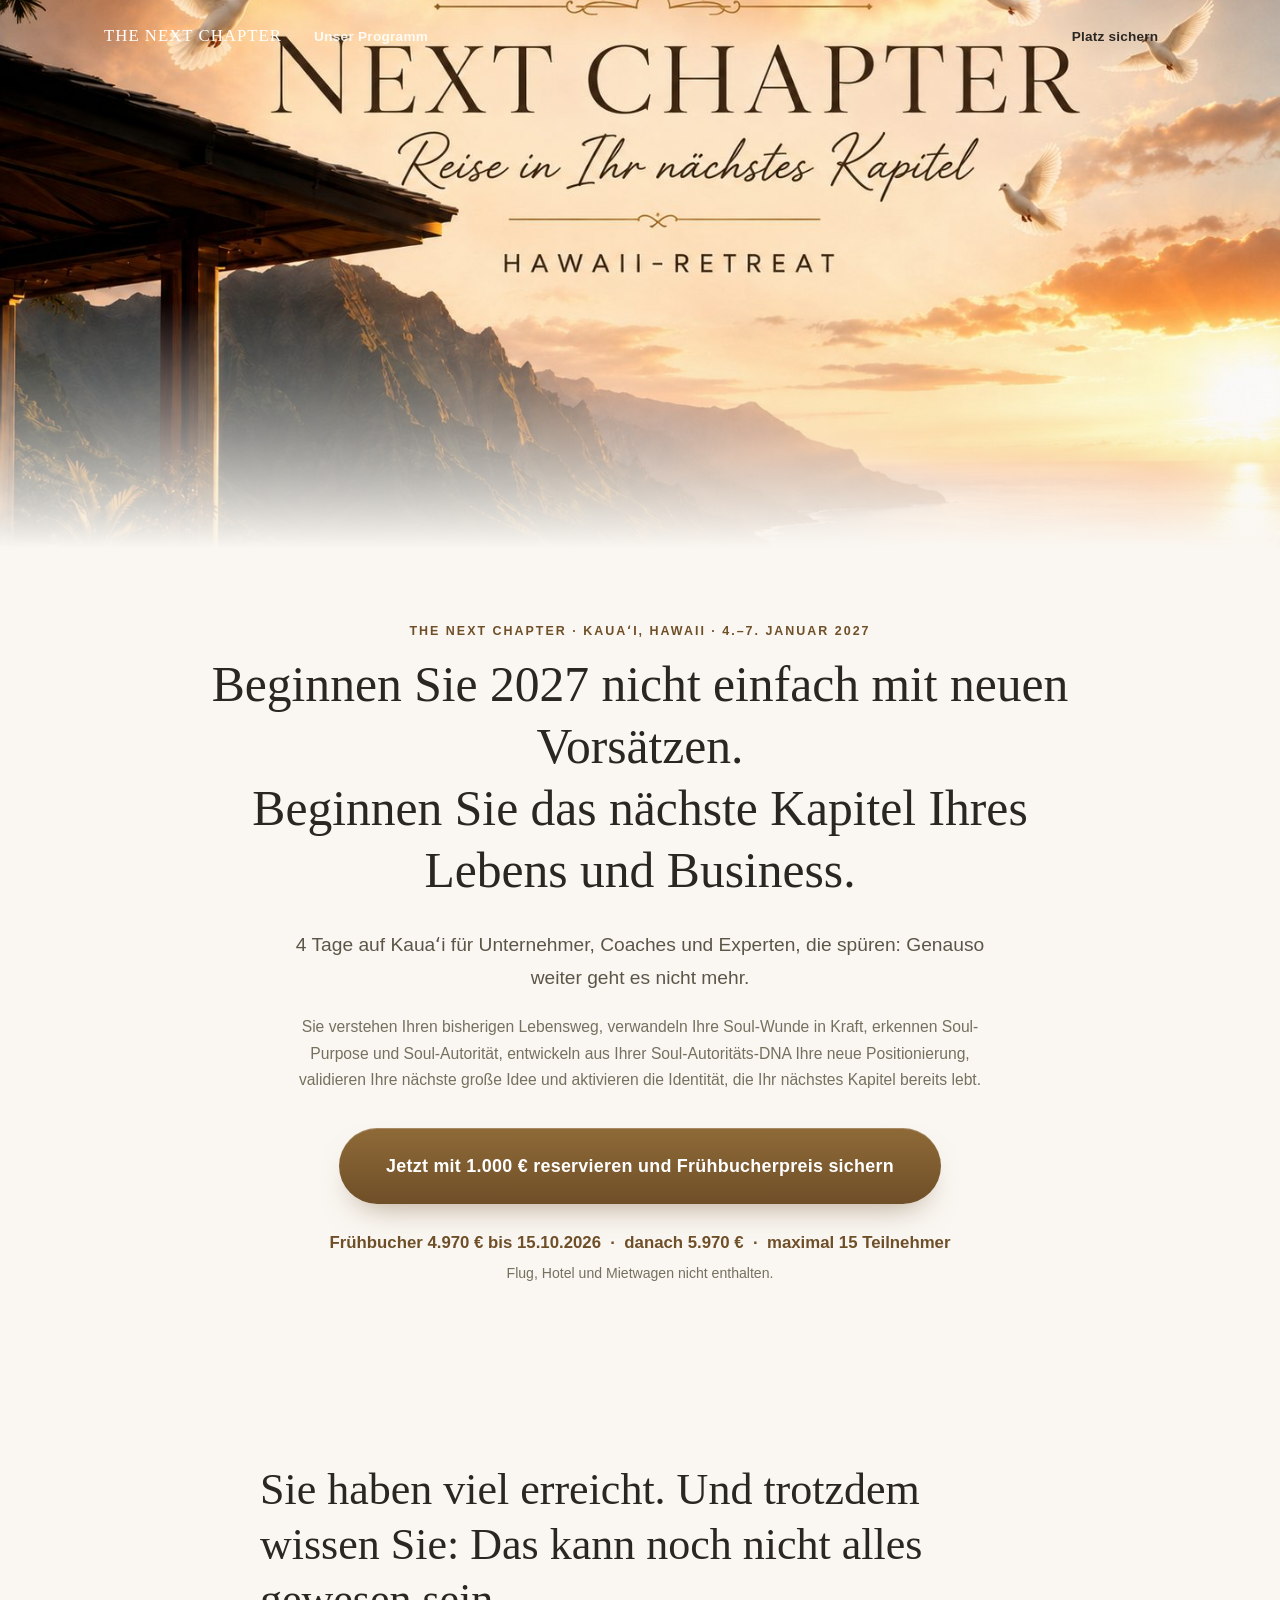
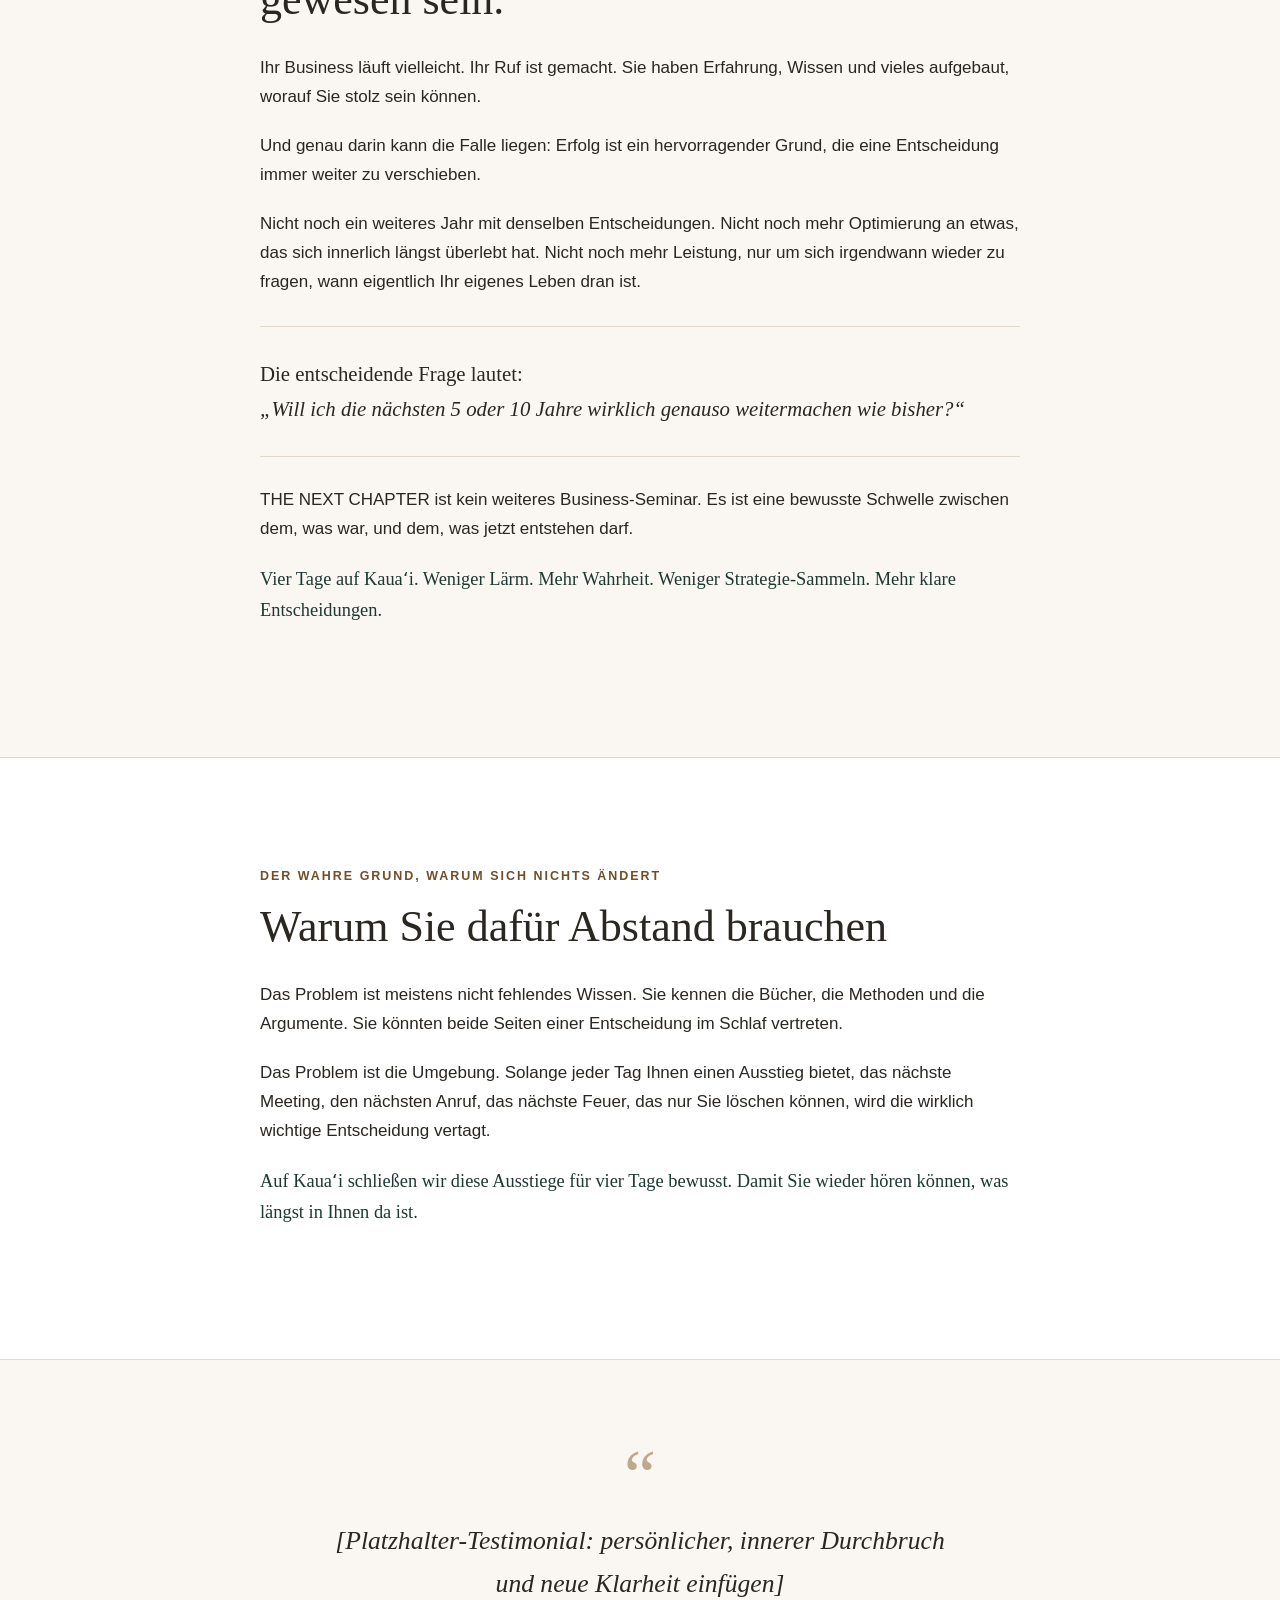
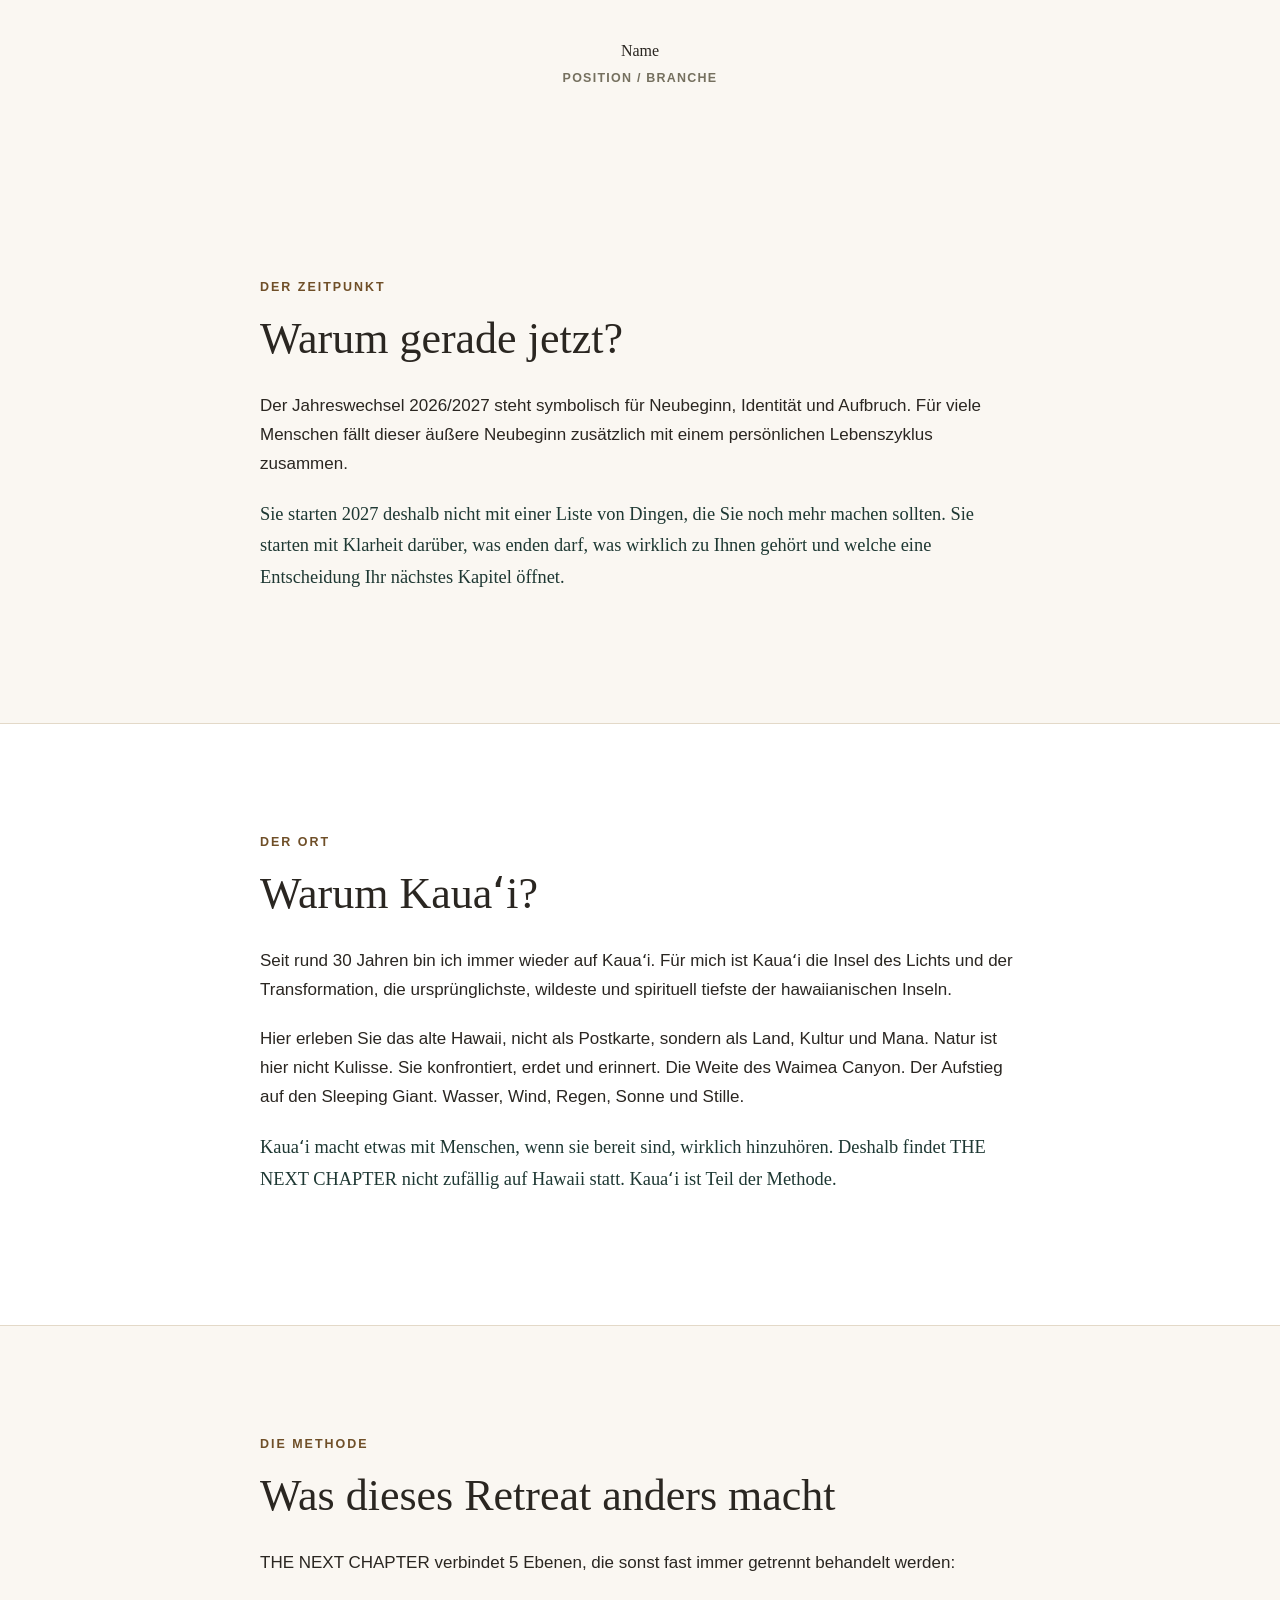
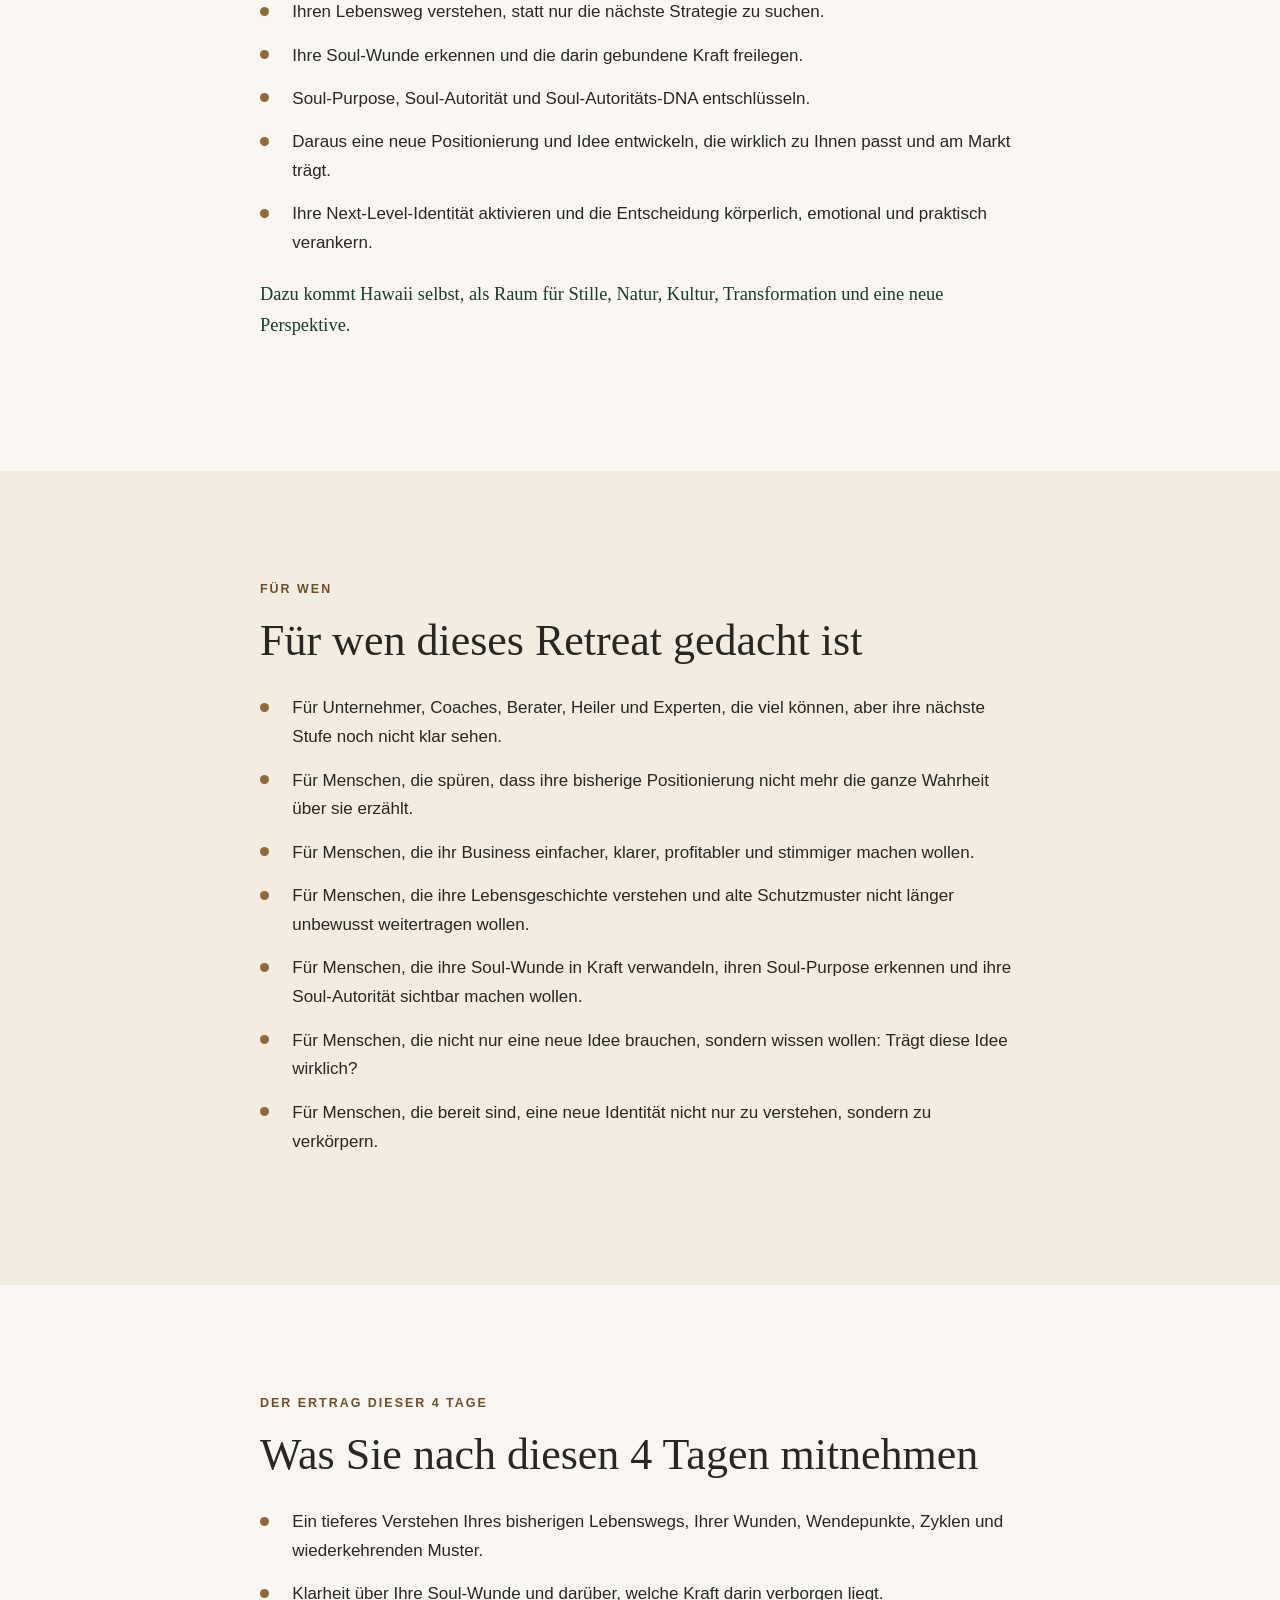
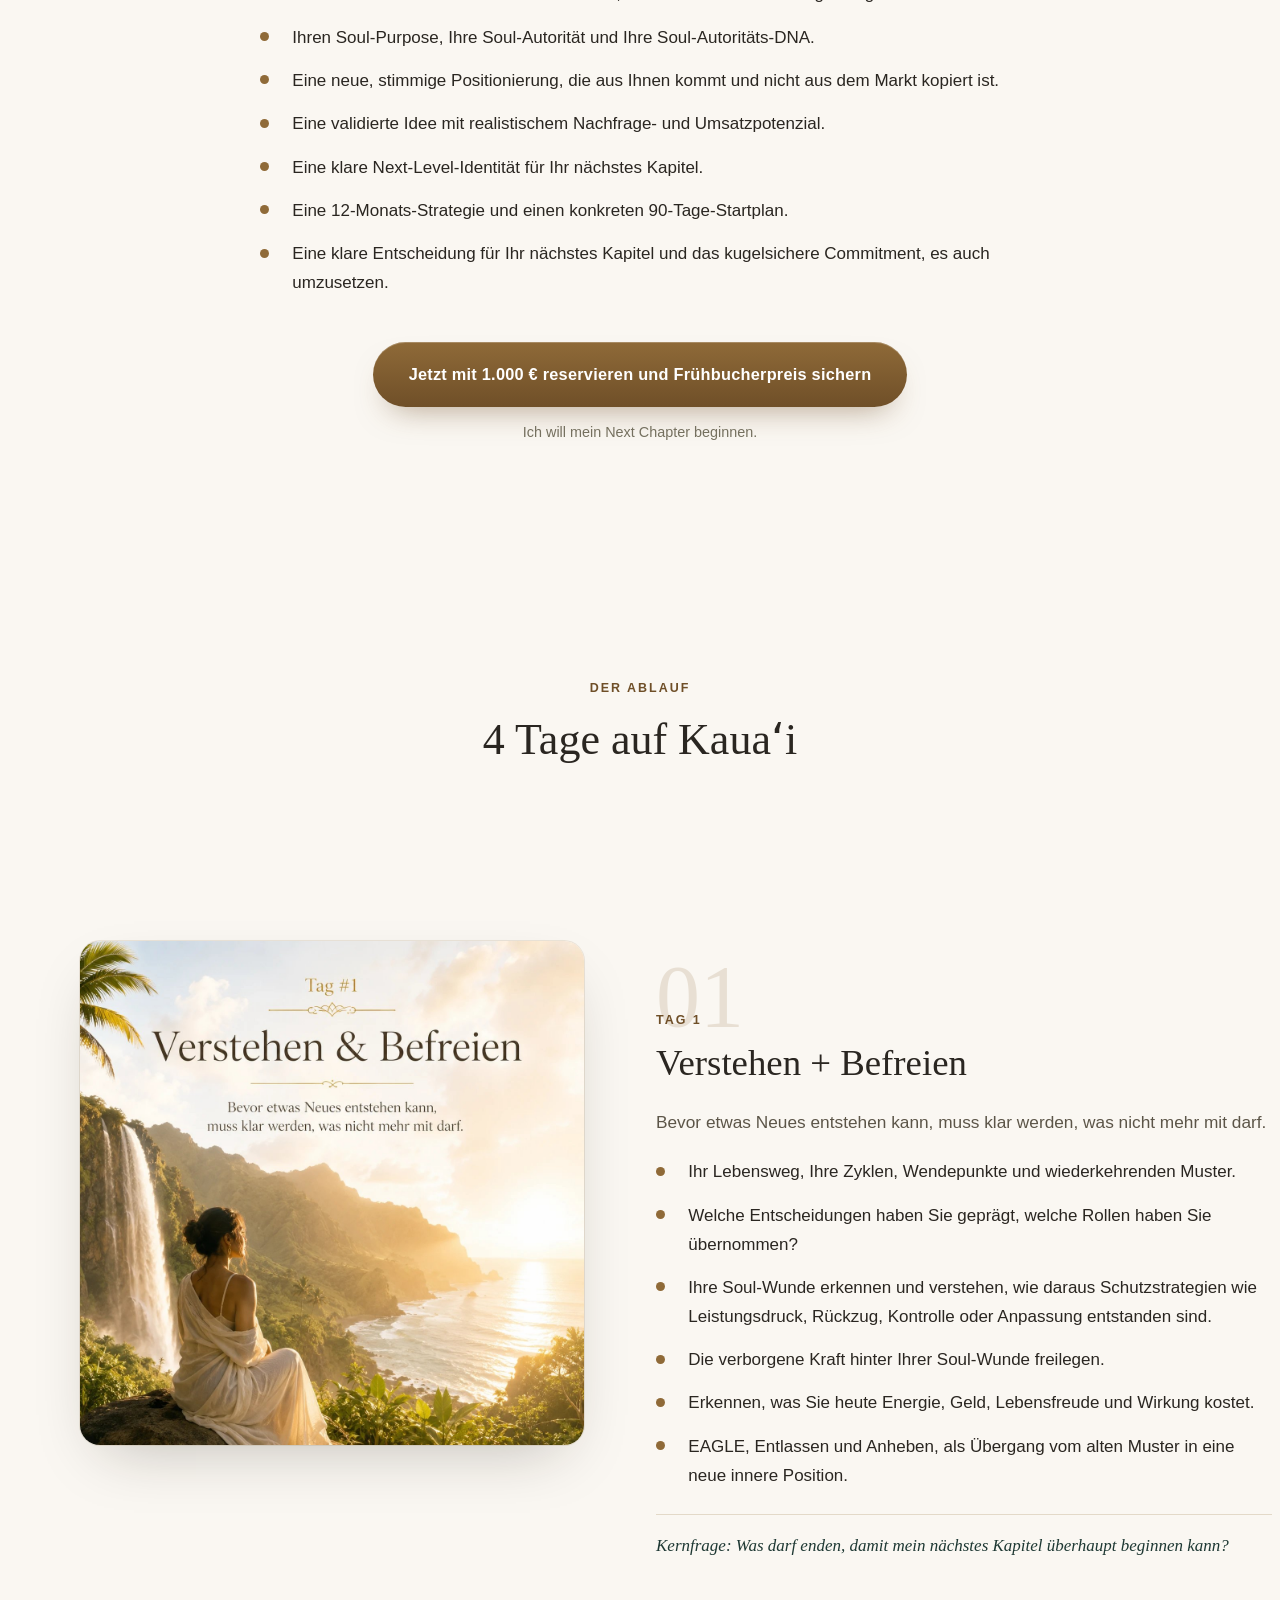
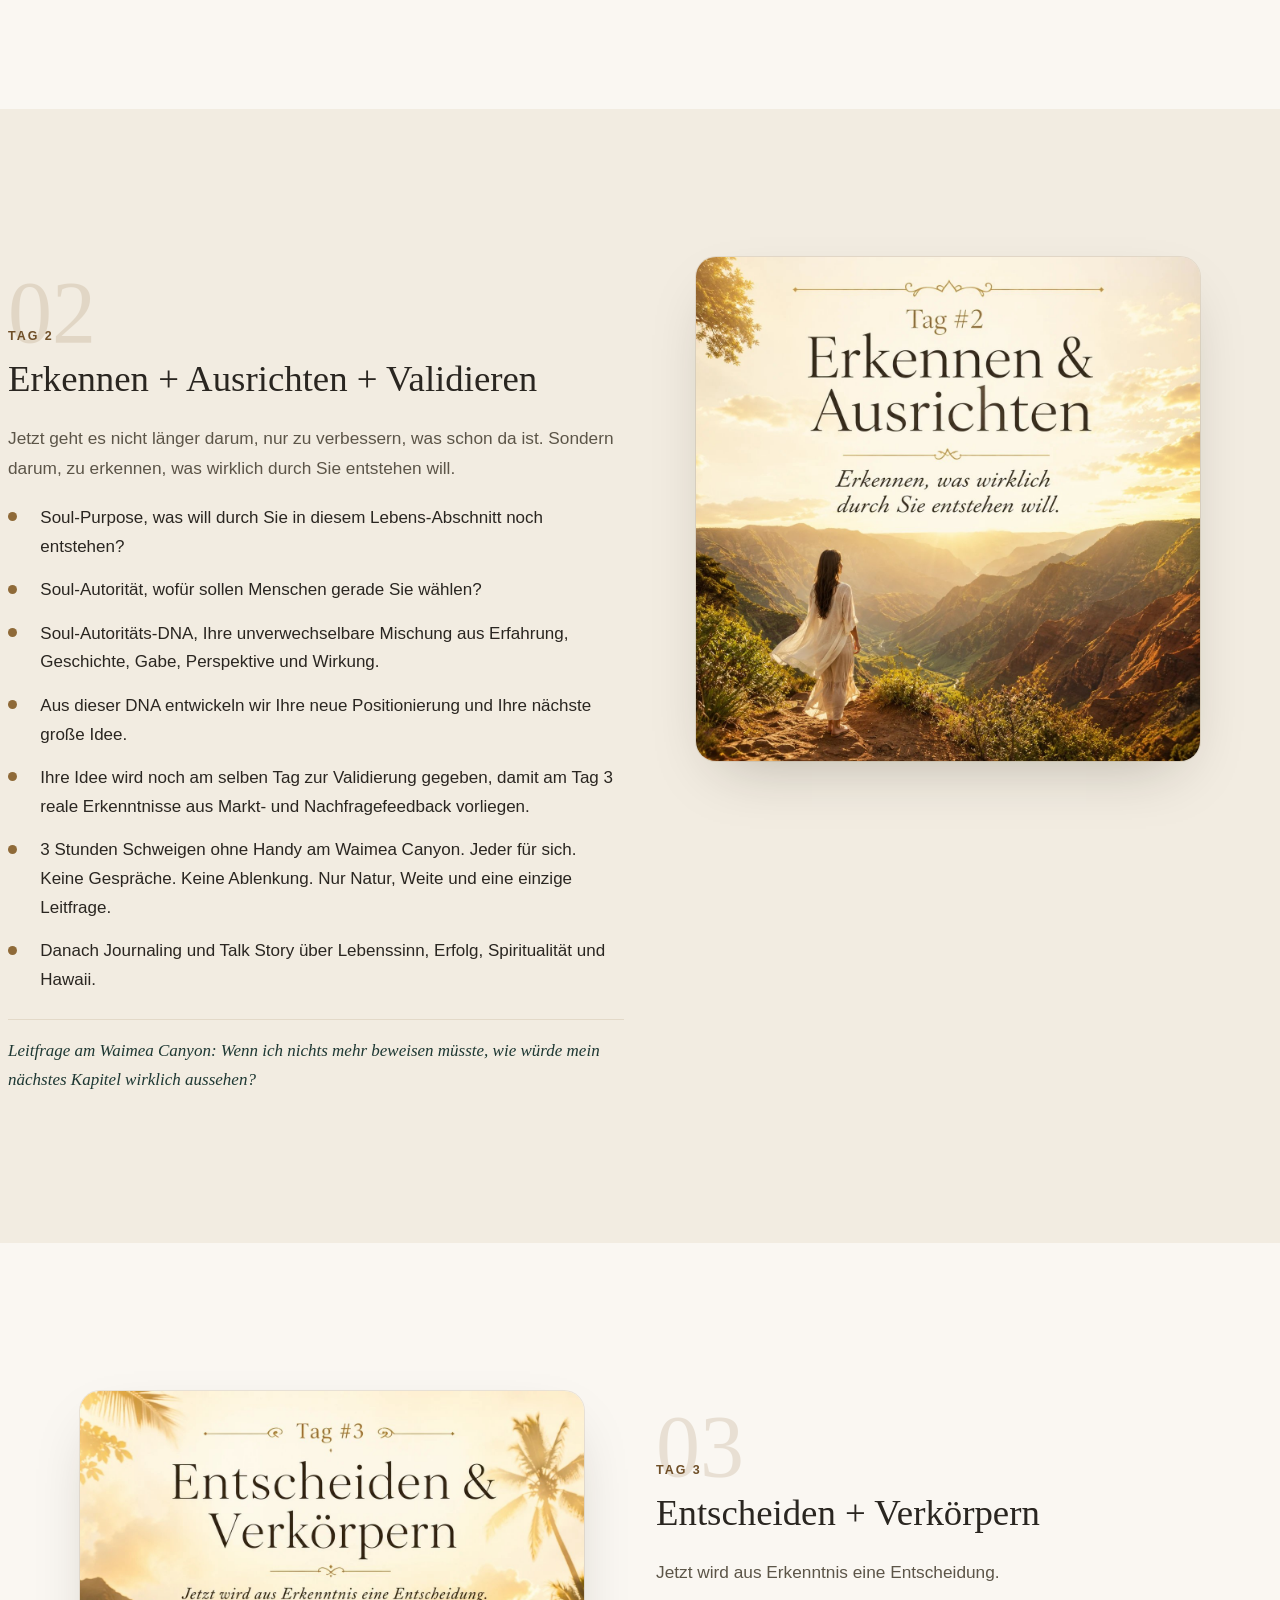
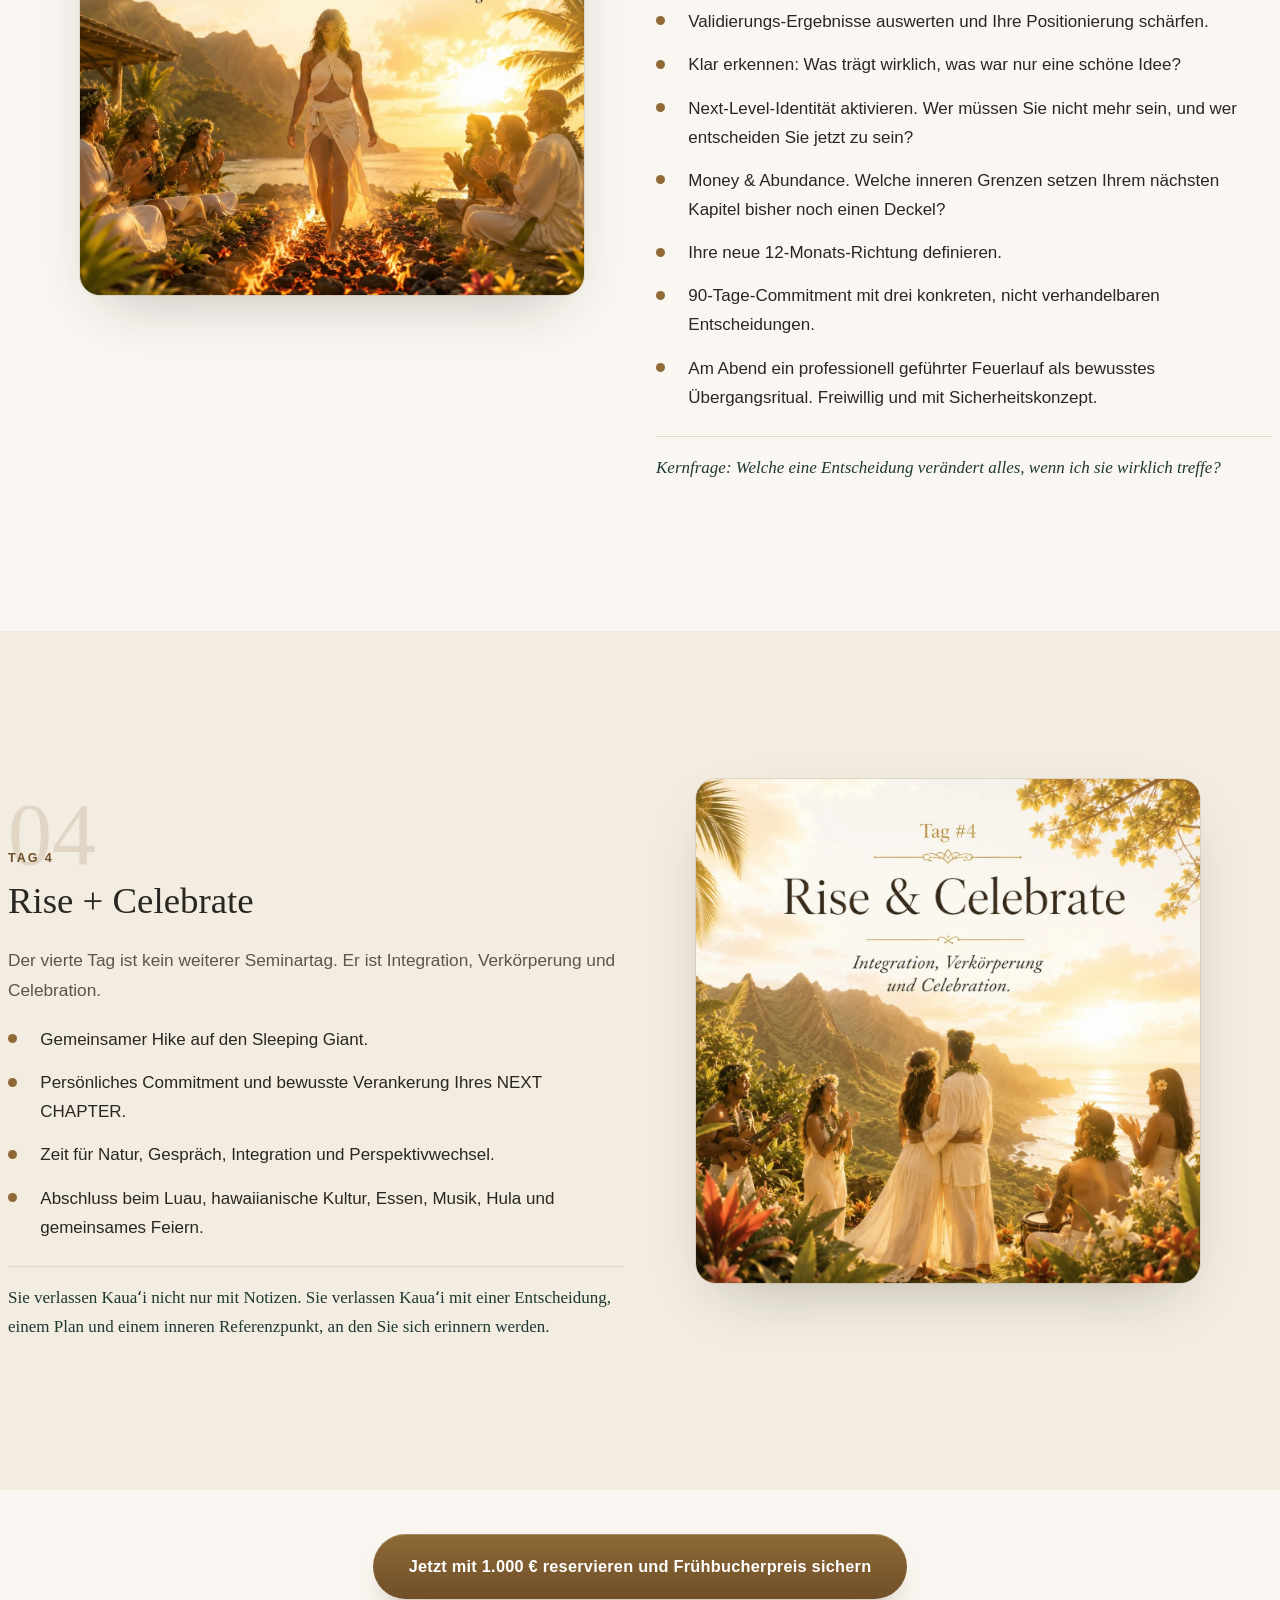
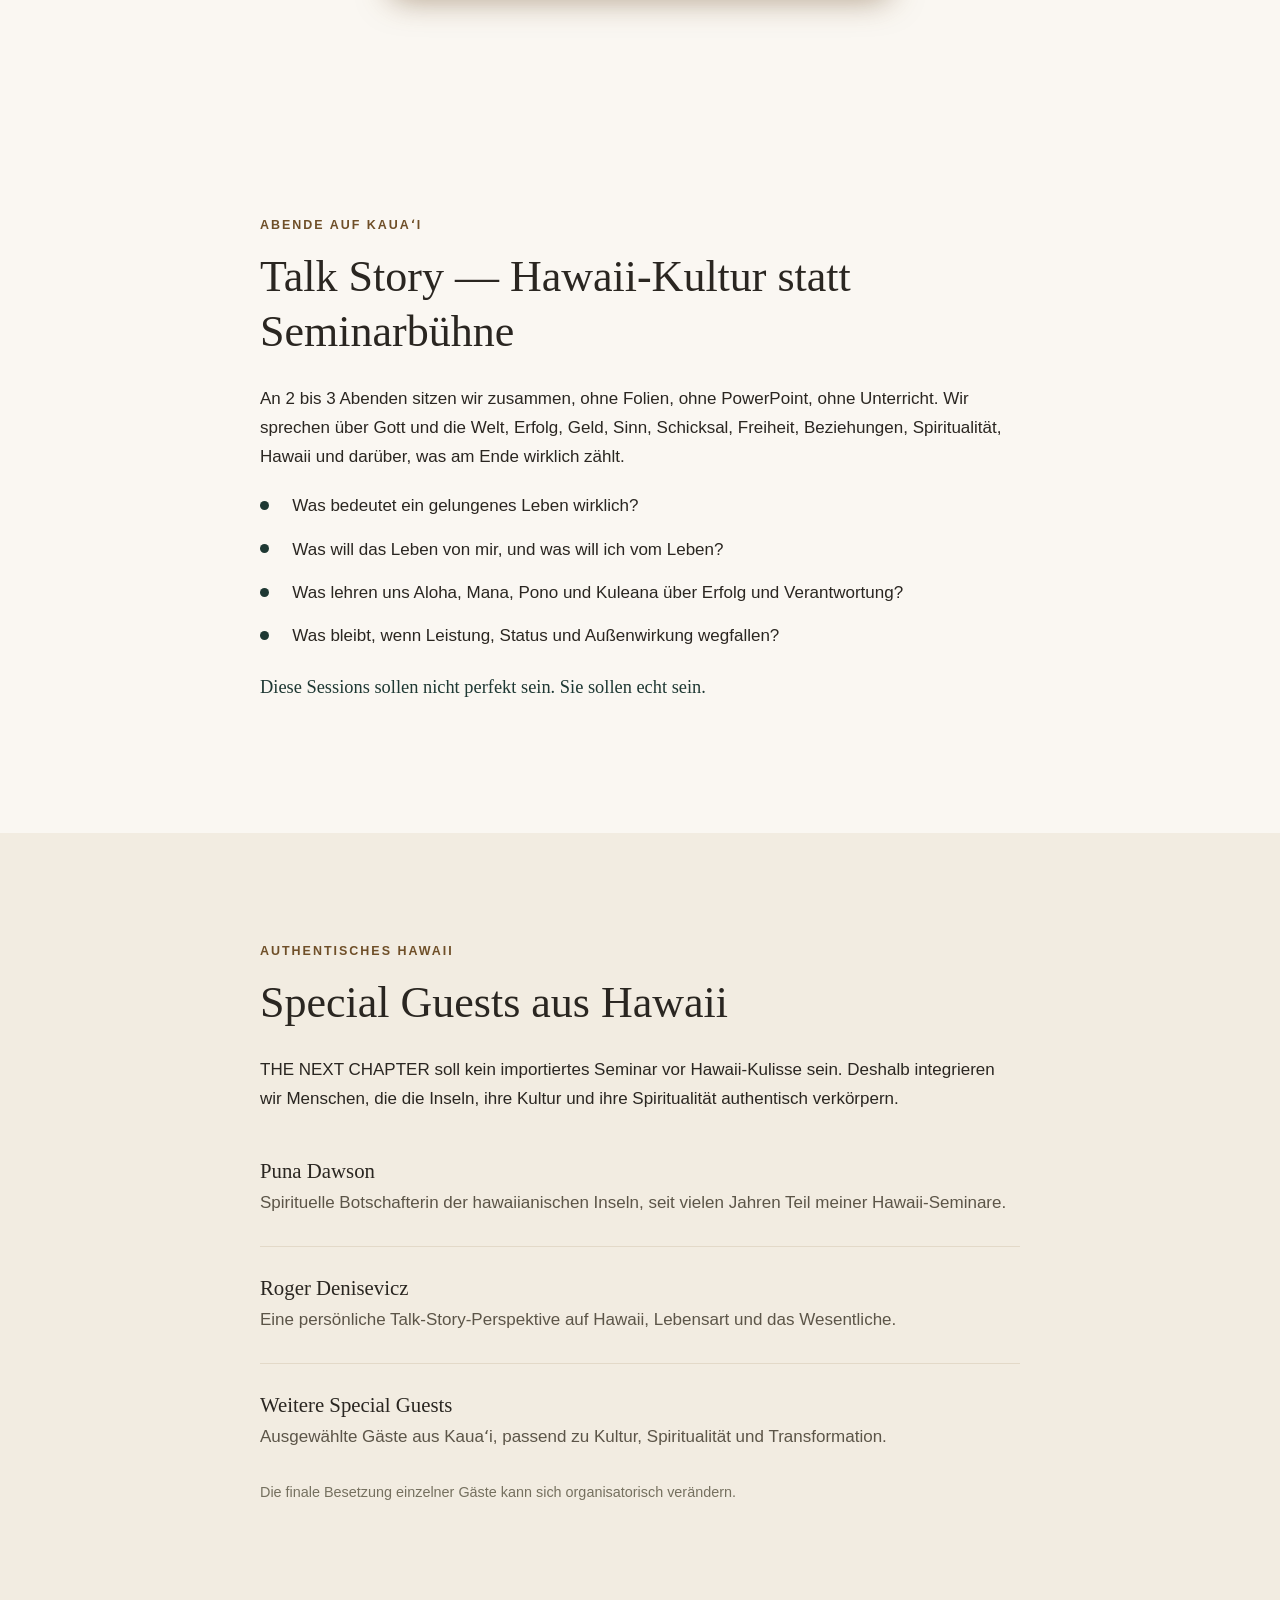
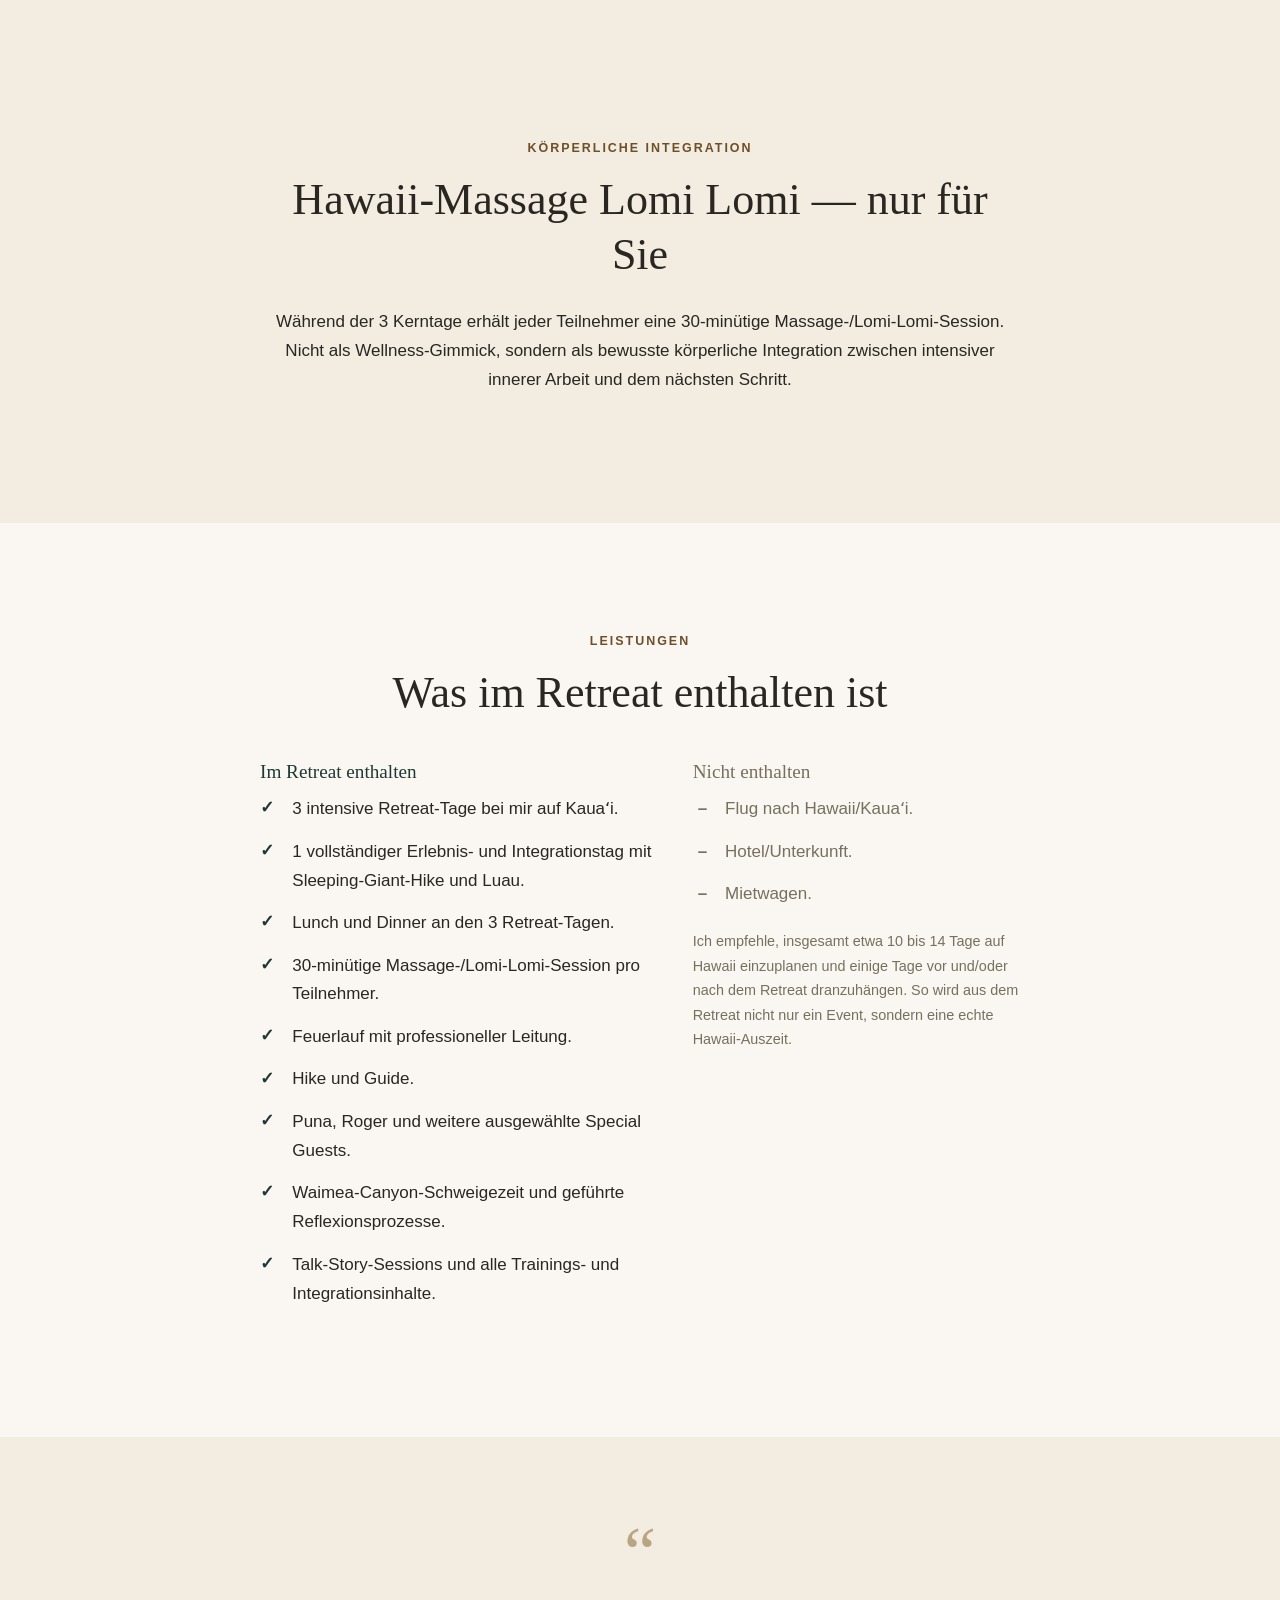
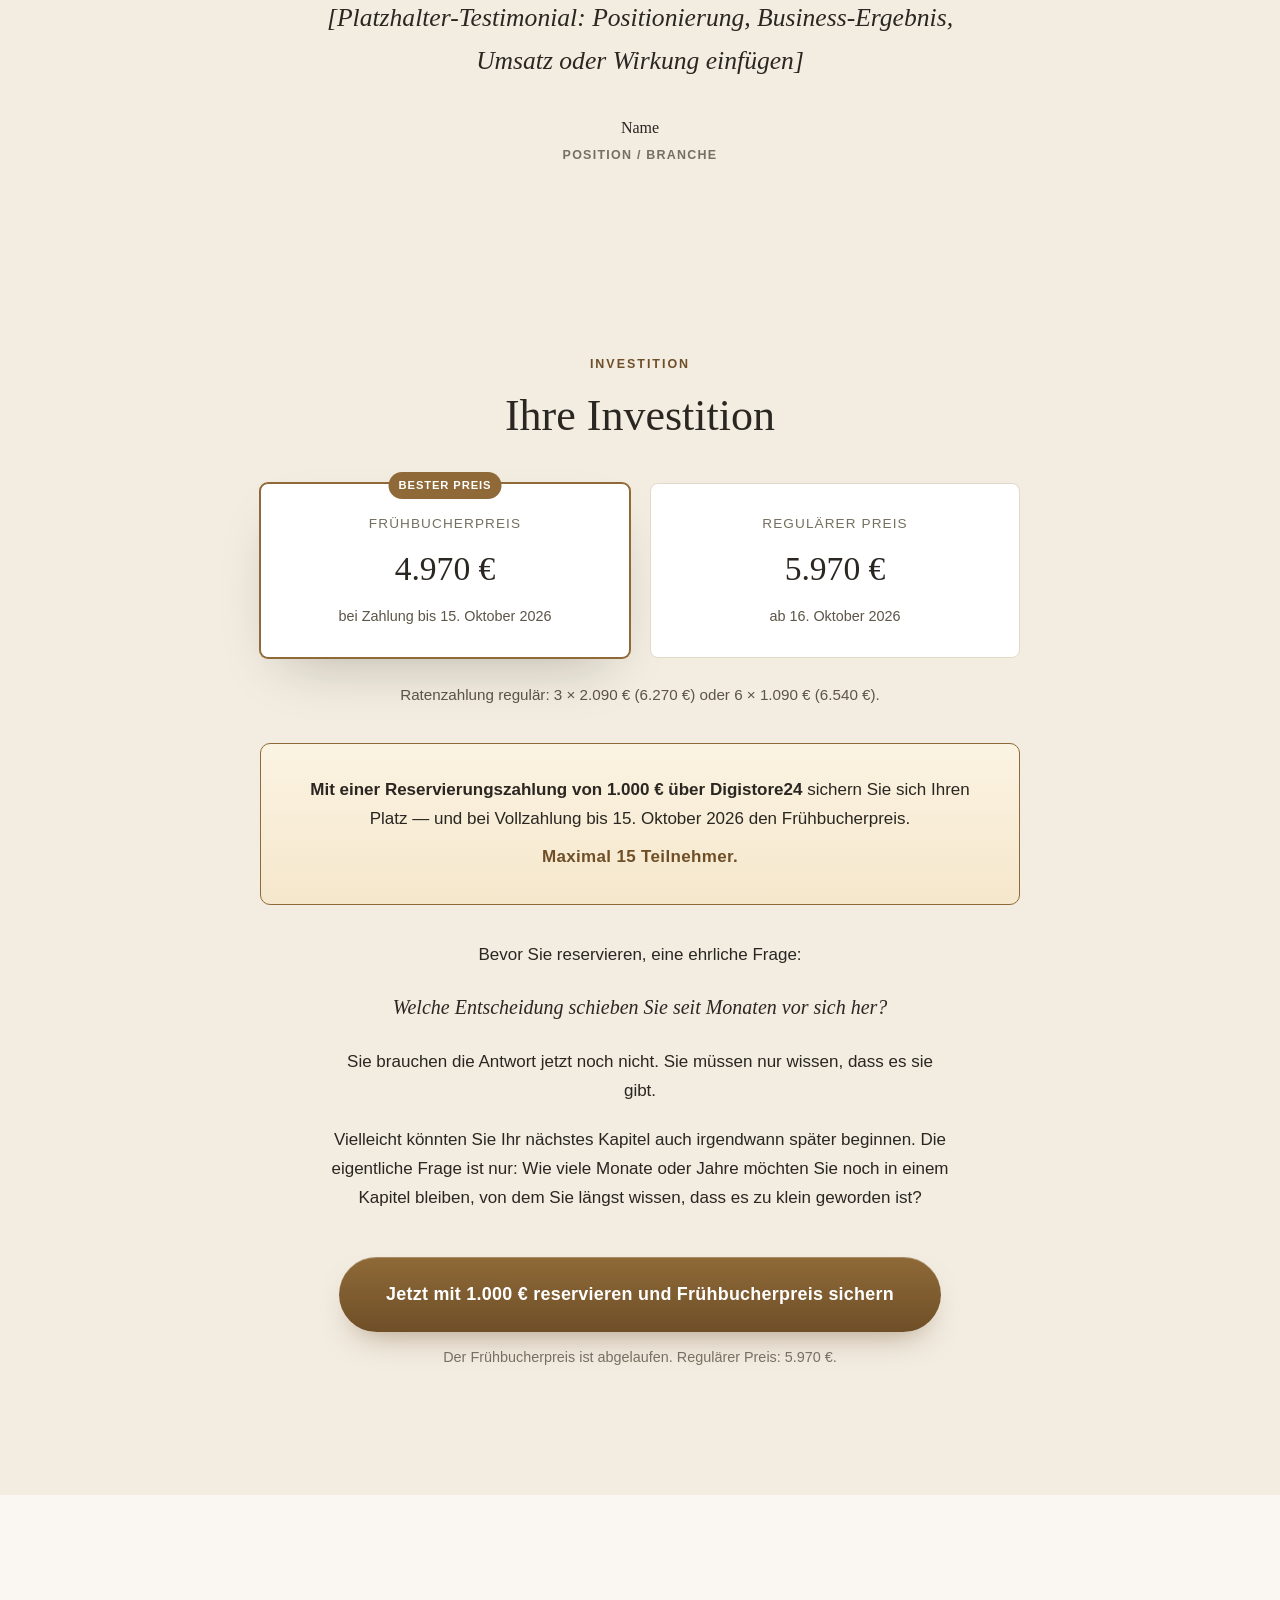
==== index.html @ f7849a39 "Rework visual design: lighter, airier, more editorial Removes all large solid dark-teal sections (he" ====
<!DOCTYPE html>
<html lang="de">
<head>
<meta charset="UTF-8">
<meta name="viewport" content="width=device-width, initial-scale=1.0">
<title>THE NEXT CHAPTER — Kauaʻi Hawaii Retreat | 4.–7. Januar 2027</title>
<meta name="description" content="THE NEXT CHAPTER: 4 Tage auf Kauaʻi für Unternehmer, Coaches und Experten, die ihr nächstes Kapitel bewusst beginnen wollen. 4.–7. Januar 2027, maximal 15 Teilnehmer, Frühbucherpreis 4.970 € bis 15.10.2026.">
<meta name="author" content="Dirk-Michael Lambert">
<link rel="canonical" href="https://dirklamb.github.io/next-chapter-hawaii-retreat/">

<!-- Open Graph -->
<meta property="og:type" content="website">
<meta property="og:title" content="THE NEXT CHAPTER — Kauaʻi Hawaii Retreat">
<meta property="og:description" content="4 Tage auf Kauaʻi für Unternehmer, Coaches und Experten, die ihr nächstes Kapitel bewusst beginnen wollen. 4.–7. Januar 2027, maximal 15 Teilnehmer.">
<meta property="og:image" content="https://dirklamb.github.io/next-chapter-hawaii-retreat/assets/og-image.jpg">
<meta property="og:url" content="https://dirklamb.github.io/next-chapter-hawaii-retreat/">
<meta property="og:locale" content="de_DE">

<!-- Twitter -->
<meta name="twitter:card" content="summary_large_image">
<meta name="twitter:title" content="THE NEXT CHAPTER — Kauaʻi Hawaii Retreat">
<meta name="twitter:description" content="4 Tage auf Kauaʻi für Unternehmer, Coaches und Experten. 4.–7. Januar 2027, maximal 15 Teilnehmer.">
<meta name="twitter:image" content="https://dirklamb.github.io/next-chapter-hawaii-retreat/assets/og-image.jpg">

<link rel="icon" href="assets/favicon.svg" type="image/svg+xml">
<link rel="preload" as="image" href="assets/hero-kauai-desktop.jpg" media="(min-width: 1100px)">
<link rel="preload" as="image" href="assets/hero-kauai.jpg" media="(max-width: 1099px)">
<link rel="stylesheet" href="styles.css">
</head>
<body>

<a class="skip-link" href="#main">Zum Inhalt springen</a>

<header class="topbar" id="topbar">
  <div class="topbar__inner">
    <div class="topbar__left">
      <a href="#top" class="topbar__brand">THE NEXT CHAPTER</a>
      <a href="#ablauf" class="topbar__link">Unser Programm</a>
    </div>
    <a href="#investment" class="topbar__cta btn btn--small">Platz sichern</a>
  </div>
</header>

<main id="main">

  <!-- ============ HERO ============ -->
  <section class="hero" id="top">
    <div class="hero__media">
      <picture>
        <source media="(min-width: 1100px)" srcset="assets/hero-kauai-desktop.jpg">
        <img src="assets/hero-kauai.jpg" width="1448" height="1086" alt="Sonnenuntergang über der Nā Pali Küste auf Kauaʻi, Blick von einer Lounge-Terrasse mit Feuerschalen über die Steilküste und den Pazifik" fetchpriority="high">
      </picture>
      <div class="hero__scrim"></div>
    </div>
    <div class="hero__panel">
      <p class="eyebrow eyebrow--center">THE NEXT CHAPTER · Kauaʻi, Hawaii · 4.–7. Januar 2027</p>
      <h1 class="hero__headline">Beginnen Sie 2027 nicht einfach mit neuen Vorsätzen.<br>Beginnen Sie das nächste Kapitel Ihres Lebens und Business.</h1>
      <p class="hero__sub">4 Tage auf Kauaʻi für Unternehmer, Coaches und Experten, die spüren: Genauso weiter geht es nicht mehr.</p>
      <p class="hero__promise">Sie verstehen Ihren bisherigen Lebensweg, verwandeln Ihre Soul-Wunde in Kraft, erkennen Soul-Purpose und Soul-Autorität, entwickeln aus Ihrer Soul-Autoritäts-DNA Ihre neue Positionierung, validieren Ihre nächste große Idee und aktivieren die Identität, die Ihr nächstes Kapitel bereits lebt.</p>

      <a href="DIGISTORE24-LINK-HIER" class="btn btn--primary btn--large">Jetzt mit 1.000 € reservieren und Frühbucherpreis sichern</a>

      <p class="hero__price">Frühbucher <strong>4.970 €</strong> bis 15.10.2026 &nbsp;·&nbsp; danach 5.970 € &nbsp;·&nbsp; maximal <strong>15 Teilnehmer</strong></p>
      <p class="hero__note">Flug, Hotel und Mietwagen nicht enthalten.</p>
    </div>
  </section>

  <!-- ============ EMOTIONALER EINSTIEG ============ -->
  <section class="section section--intro">
    <div class="container container--narrow">
      <h2 class="section__title">Sie haben viel erreicht. Und trotzdem wissen Sie: Das kann noch nicht alles gewesen sein.</h2>
      <p>Ihr Business läuft vielleicht. Ihr Ruf ist gemacht. Sie haben Erfahrung, Wissen und vieles aufgebaut, worauf Sie stolz sein können.</p>
      <p>Und genau darin kann die Falle liegen: Erfolg ist ein hervorragender Grund, die eine Entscheidung immer weiter zu verschieben.</p>
      <p>Nicht noch ein weiteres Jahr mit denselben Entscheidungen. Nicht noch mehr Optimierung an etwas, das sich innerlich längst überlebt hat. Nicht noch mehr Leistung, nur um sich irgendwann wieder zu fragen, wann eigentlich Ihr eigenes Leben dran ist.</p>

      <p class="lead-question">Die entscheidende Frage lautet:<br><em>„Will ich die nächsten 5 oder 10 Jahre wirklich genauso weitermachen wie bisher?“</em></p>

      <p>THE NEXT CHAPTER ist kein weiteres Business-Seminar. Es ist eine bewusste Schwelle zwischen dem, was war, und dem, was jetzt entstehen darf.</p>
      <p class="section__accent">Vier Tage auf Kauaʻi. Weniger Lärm. Mehr Wahrheit. Weniger Strategie-Sammeln. Mehr klare Entscheidungen.</p>
    </div>
  </section>

  <!-- ============ WARUM ABSTAND ============ -->
  <section class="section section--emphasis">
    <div class="container container--narrow">
      <p class="eyebrow">Der wahre Grund, warum sich nichts ändert</p>
      <h2 class="section__title">Warum Sie dafür Abstand brauchen</h2>
      <p>Das Problem ist meistens nicht fehlendes Wissen. Sie kennen die Bücher, die Methoden und die Argumente. Sie könnten beide Seiten einer Entscheidung im Schlaf vertreten.</p>
      <p>Das Problem ist die Umgebung. Solange jeder Tag Ihnen einen Ausstieg bietet, das nächste Meeting, den nächsten Anruf, das nächste Feuer, das nur Sie löschen können, wird die wirklich wichtige Entscheidung vertagt.</p>
      <p class="section__accent">Auf Kauaʻi schließen wir diese Ausstiege für vier Tage bewusst. Damit Sie wieder hören können, was längst in Ihnen da ist.</p>
    </div>
  </section>

  <!-- ============ TESTIMONIAL 1 ============ -->
  <section class="section section--testimonial-single">
    <div class="container container--narrow">
      <blockquote class="testimonial testimonial--feature">
        <span class="testimonial__mark" aria-hidden="true">&ldquo;</span>
        <p>[Platzhalter-Testimonial: persönlicher, innerer Durchbruch und neue Klarheit einfügen]</p>
        <footer>
          <span class="testimonial__name">Name</span>
          <span class="testimonial__role">Position / Branche</span>
        </footer>
      </blockquote>
    </div>
  </section>

  <!-- ============ WARUM JETZT ============ -->
  <section class="section">
    <div class="container container--narrow">
      <p class="eyebrow">Der Zeitpunkt</p>
      <h2 class="section__title">Warum gerade jetzt?</h2>
      <p>Der Jahreswechsel 2026/2027 steht symbolisch für Neubeginn, Identität und Aufbruch. Für viele Menschen fällt dieser äußere Neubeginn zusätzlich mit einem persönlichen Lebenszyklus zusammen.</p>
      <p class="section__accent">Sie starten 2027 deshalb nicht mit einer Liste von Dingen, die Sie noch mehr machen sollten. Sie starten mit Klarheit darüber, was enden darf, was wirklich zu Ihnen gehört und welche eine Entscheidung Ihr nächstes Kapitel öffnet.</p>
    </div>
  </section>

  <!-- ============ WARUM KAUAI ============ -->
  <section class="section section--emphasis">
    <div class="container container--narrow">
      <p class="eyebrow">Der Ort</p>
      <h2 class="section__title">Warum Kauaʻi?</h2>
      <p>Seit rund 30 Jahren bin ich immer wieder auf Kauaʻi. Für mich ist Kauaʻi die Insel des Lichts und der Transformation, die ursprünglichste, wildeste und spirituell tiefste der hawaiianischen Inseln.</p>
      <p>Hier erleben Sie das alte Hawaii, nicht als Postkarte, sondern als Land, Kultur und Mana. Natur ist hier nicht Kulisse. Sie konfrontiert, erdet und erinnert. Die Weite des Waimea Canyon. Der Aufstieg auf den Sleeping Giant. Wasser, Wind, Regen, Sonne und Stille.</p>
      <p class="section__accent">Kauaʻi macht etwas mit Menschen, wenn sie bereit sind, wirklich hinzuhören. Deshalb findet THE NEXT CHAPTER nicht zufällig auf Hawaii statt. Kauaʻi ist Teil der Methode.</p>
    </div>
  </section>

  <!-- ============ WAS ANDERS MACHT ============ -->
  <section class="section">
    <div class="container container--narrow">
      <p class="eyebrow">Die Methode</p>
      <h2 class="section__title">Was dieses Retreat anders macht</h2>
      <p>THE NEXT CHAPTER verbindet 5 Ebenen, die sonst fast immer getrennt behandelt werden:</p>
      <ul class="check-list">
        <li>Ihren Lebensweg verstehen, statt nur die nächste Strategie zu suchen.</li>
        <li>Ihre Soul-Wunde erkennen und die darin gebundene Kraft freilegen.</li>
        <li>Soul-Purpose, Soul-Autorität und Soul-Autoritäts-DNA entschlüsseln.</li>
        <li>Daraus eine neue Positionierung und Idee entwickeln, die wirklich zu Ihnen passt und am Markt trägt.</li>
        <li>Ihre Next-Level-Identität aktivieren und die Entscheidung körperlich, emotional und praktisch verankern.</li>
      </ul>
      <p class="section__accent">Dazu kommt Hawaii selbst, als Raum für Stille, Natur, Kultur, Transformation und eine neue Perspektive.</p>
    </div>
  </section>

  <!-- ============ ZIELGRUPPE ============ -->
  <section class="section section--alt">
    <div class="container container--narrow">
      <p class="eyebrow">Für wen</p>
      <h2 class="section__title">Für wen dieses Retreat gedacht ist</h2>
      <ul class="check-list">
        <li>Für Unternehmer, Coaches, Berater, Heiler und Experten, die viel können, aber ihre nächste Stufe noch nicht klar sehen.</li>
        <li>Für Menschen, die spüren, dass ihre bisherige Positionierung nicht mehr die ganze Wahrheit über sie erzählt.</li>
        <li>Für Menschen, die ihr Business einfacher, klarer, profitabler und stimmiger machen wollen.</li>
        <li>Für Menschen, die ihre Lebensgeschichte verstehen und alte Schutzmuster nicht länger unbewusst weitertragen wollen.</li>
        <li>Für Menschen, die ihre Soul-Wunde in Kraft verwandeln, ihren Soul-Purpose erkennen und ihre Soul-Autorität sichtbar machen wollen.</li>
        <li>Für Menschen, die nicht nur eine neue Idee brauchen, sondern wissen wollen: Trägt diese Idee wirklich?</li>
        <li>Für Menschen, die bereit sind, eine neue Identität nicht nur zu verstehen, sondern zu verkörpern.</li>
      </ul>
    </div>
  </section>

  <!-- ============ ERGEBNISSE ============ -->
  <section class="section" id="ergebnisse">
    <div class="container container--narrow">
      <p class="eyebrow">Der Ertrag dieser 4 Tage</p>
      <h2 class="section__title">Was Sie nach diesen 4 Tagen mitnehmen</h2>
      <ul class="check-list">
        <li>Ein tieferes Verstehen Ihres bisherigen Lebenswegs, Ihrer Wunden, Wendepunkte, Zyklen und wiederkehrenden Muster.</li>
        <li>Klarheit über Ihre Soul-Wunde und darüber, welche Kraft darin verborgen liegt.</li>
        <li>Ihren Soul-Purpose, Ihre Soul-Autorität und Ihre Soul-Autoritäts-DNA.</li>
        <li>Eine neue, stimmige Positionierung, die aus Ihnen kommt und nicht aus dem Markt kopiert ist.</li>
        <li>Eine validierte Idee mit realistischem Nachfrage- und Umsatzpotenzial.</li>
        <li>Eine klare Next-Level-Identität für Ihr nächstes Kapitel.</li>
        <li>Eine 12-Monats-Strategie und einen konkreten 90-Tage-Startplan.</li>
        <li>Eine klare Entscheidung für Ihr nächstes Kapitel und das kugelsichere Commitment, es auch umzusetzen.</li>
      </ul>
      <div class="cta-block">
        <a href="DIGISTORE24-LINK-HIER" class="btn btn--primary">Jetzt mit 1.000 € reservieren und Frühbucherpreis sichern</a>
        <p class="cta-block__note">Ich will mein Next Chapter beginnen.</p>
      </div>
    </div>
  </section>

  <!-- ============ ABLAUF TAG 1-4 ============ -->
  <section class="section section--bleed" id="ablauf">
    <div class="container">
      <p class="eyebrow eyebrow--center">Der Ablauf</p>
      <h2 class="section__title section__title--center">4 Tage auf Kauaʻi</h2>
    </div>

    <div class="day-band">
      <div class="container">
        <article class="day-row">
          <div class="day-row__media">
            <img src="assets/day-1.jpg" width="1254" height="1254" loading="lazy" alt="Frau sitzt still an einem Wasserfall mit Blick auf die Kauaʻi-Küste bei Sonnenaufgang">
          </div>
          <div class="day-row__content">
            <span class="day-row__num" aria-hidden="true">01</span>
            <p class="day-row__eyebrow">Tag 1</p>
            <h3 class="day-row__title">Verstehen + Befreien</h3>
            <p class="day-row__sub">Bevor etwas Neues entstehen kann, muss klar werden, was nicht mehr mit darf.</p>
            <ul class="check-list">
              <li>Ihr Lebensweg, Ihre Zyklen, Wendepunkte und wiederkehrenden Muster.</li>
              <li>Welche Entscheidungen haben Sie geprägt, welche Rollen haben Sie übernommen?</li>
              <li>Ihre Soul-Wunde erkennen und verstehen, wie daraus Schutzstrategien wie Leistungsdruck, Rückzug, Kontrolle oder Anpassung entstanden sind.</li>
              <li>Die verborgene Kraft hinter Ihrer Soul-Wunde freilegen.</li>
              <li>Erkennen, was Sie heute Energie, Geld, Lebensfreude und Wirkung kostet.</li>
              <li>EAGLE, Entlassen und Anheben, als Übergang vom alten Muster in eine neue innere Position.</li>
            </ul>
            <p class="day-row__question">Kernfrage: <em>Was darf enden, damit mein nächstes Kapitel überhaupt beginnen kann?</em></p>
          </div>
        </article>
      </div>
    </div>

    <div class="day-band day-band--alt">
      <div class="container">
        <article class="day-row day-row--reverse">
          <div class="day-row__media">
            <img src="assets/day-2.jpg" width="1254" height="1254" loading="lazy" alt="Frau blickt in weißem Kleid über den Waimea Canyon auf Kauaʻi bei Sonnenaufgang">
          </div>
          <div class="day-row__content">
            <span class="day-row__num" aria-hidden="true">02</span>
            <p class="day-row__eyebrow">Tag 2</p>
            <h3 class="day-row__title">Erkennen + Ausrichten + Validieren</h3>
            <p class="day-row__sub">Jetzt geht es nicht länger darum, nur zu verbessern, was schon da ist. Sondern darum, zu erkennen, was wirklich durch Sie entstehen will.</p>
            <ul class="check-list">
              <li>Soul-Purpose, was will durch Sie in diesem Lebens-Abschnitt noch entstehen?</li>
              <li>Soul-Autorität, wofür sollen Menschen gerade Sie wählen?</li>
              <li>Soul-Autoritäts-DNA, Ihre unverwechselbare Mischung aus Erfahrung, Geschichte, Gabe, Perspektive und Wirkung.</li>
              <li>Aus dieser DNA entwickeln wir Ihre neue Positionierung und Ihre nächste große Idee.</li>
              <li>Ihre Idee wird noch am selben Tag zur Validierung gegeben, damit am Tag 3 reale Erkenntnisse aus Markt- und Nachfragefeedback vorliegen.</li>
              <li>3 Stunden Schweigen ohne Handy am Waimea Canyon. Jeder für sich. Keine Gespräche. Keine Ablenkung. Nur Natur, Weite und eine einzige Leitfrage.</li>
              <li>Danach Journaling und Talk Story über Lebenssinn, Erfolg, Spiritualität und Hawaii.</li>
            </ul>
            <p class="day-row__question">Leitfrage am Waimea Canyon: <em>Wenn ich nichts mehr beweisen müsste, wie würde mein nächstes Kapitel wirklich aussehen?</em></p>
          </div>
        </article>
      </div>
    </div>

    <div class="day-band">
      <div class="container">
        <article class="day-row">
          <div class="day-row__media">
            <img src="assets/day-3.jpg" width="1254" height="1254" loading="lazy" alt="Frau geht barfuß über glühende Kohlen bei einem Feuerlauf am Strand auf Kauaʻi, umgeben von einer Gruppe">
          </div>
          <div class="day-row__content">
            <span class="day-row__num" aria-hidden="true">03</span>
            <p class="day-row__eyebrow">Tag 3</p>
            <h3 class="day-row__title">Entscheiden + Verkörpern</h3>
            <p class="day-row__sub">Jetzt wird aus Erkenntnis eine Entscheidung.</p>
            <ul class="check-list">
              <li>Validierungs-Ergebnisse auswerten und Ihre Positionierung schärfen.</li>
              <li>Klar erkennen: Was trägt wirklich, was war nur eine schöne Idee?</li>
              <li>Next-Level-Identität aktivieren. Wer müssen Sie nicht mehr sein, und wer entscheiden Sie jetzt zu sein?</li>
              <li>Money &amp; Abundance. Welche inneren Grenzen setzen Ihrem nächsten Kapitel bisher noch einen Deckel?</li>
              <li>Ihre neue 12-Monats-Richtung definieren.</li>
              <li>90-Tage-Commitment mit drei konkreten, nicht verhandelbaren Entscheidungen.</li>
              <li>Am Abend ein professionell geführter Feuerlauf als bewusstes Übergangsritual. Freiwillig und mit Sicherheitskonzept.</li>
            </ul>
            <p class="day-row__question">Kernfrage: <em>Welche eine Entscheidung verändert alles, wenn ich sie wirklich treffe?</em></p>
          </div>
        </article>
      </div>
    </div>

    <div class="day-band day-band--alt">
      <div class="container">
        <article class="day-row day-row--reverse">
          <div class="day-row__media">
            <img src="assets/day-4.jpg" width="1254" height="1254" loading="lazy" alt="Gruppe feiert gemeinsam mit Blumenkränzen und Musik mit Blick auf die Nā Pali Küste bei Sonnenuntergang">
          </div>
          <div class="day-row__content">
            <span class="day-row__num" aria-hidden="true">04</span>
            <p class="day-row__eyebrow">Tag 4</p>
            <h3 class="day-row__title">Rise + Celebrate</h3>
            <p class="day-row__sub">Der vierte Tag ist kein weiterer Seminartag. Er ist Integration, Verkörperung und Celebration.</p>
            <ul class="check-list">
              <li>Gemeinsamer Hike auf den Sleeping Giant.</li>
              <li>Persönliches Commitment und bewusste Verankerung Ihres NEXT CHAPTER.</li>
              <li>Zeit für Natur, Gespräch, Integration und Perspektivwechsel.</li>
              <li>Abschluss beim Luau, hawaiianische Kultur, Essen, Musik, Hula und gemeinsames Feiern.</li>
            </ul>
            <p class="day-row__question day-row__question--final">Sie verlassen Kauaʻi nicht nur mit Notizen. Sie verlassen Kauaʻi mit einer Entscheidung, einem Plan und einem inneren Referenzpunkt, an den Sie sich erinnern werden.</p>
          </div>
        </article>
      </div>
    </div>

    <div class="container">
      <div class="cta-block">
        <a href="DIGISTORE24-LINK-HIER" class="btn btn--primary">Jetzt mit 1.000 € reservieren und Frühbucherpreis sichern</a>
      </div>
    </div>
  </section>

  <!-- ============ TALK STORY ============ -->
  <section class="section">
    <div class="container container--narrow">
      <p class="eyebrow">Abende auf Kauaʻi</p>
      <h2 class="section__title">Talk Story — Hawaii-Kultur statt Seminarbühne</h2>
      <p>An 2 bis 3 Abenden sitzen wir zusammen, ohne Folien, ohne PowerPoint, ohne Unterricht. Wir sprechen über Gott und die Welt, Erfolg, Geld, Sinn, Schicksal, Freiheit, Beziehungen, Spiritualität, Hawaii und darüber, was am Ende wirklich zählt.</p>
      <ul class="check-list check-list--quiet">
        <li>Was bedeutet ein gelungenes Leben wirklich?</li>
        <li>Was will das Leben von mir, und was will ich vom Leben?</li>
        <li>Was lehren uns Aloha, Mana, Pono und Kuleana über Erfolg und Verantwortung?</li>
        <li>Was bleibt, wenn Leistung, Status und Außenwirkung wegfallen?</li>
      </ul>
      <p class="section__accent">Diese Sessions sollen nicht perfekt sein. Sie sollen echt sein.</p>
    </div>
  </section>

  <!-- ============ SPECIAL GUESTS ============ -->
  <section class="section section--alt">
    <div class="container container--narrow">
      <p class="eyebrow">Authentisches Hawaii</p>
      <h2 class="section__title">Special Guests aus Hawaii</h2>
      <p>THE NEXT CHAPTER soll kein importiertes Seminar vor Hawaii-Kulisse sein. Deshalb integrieren wir Menschen, die die Inseln, ihre Kultur und ihre Spiritualität authentisch verkörpern.</p>
      <div class="guest-list">
        <div class="guest">
          <h3 class="guest__name">Puna Dawson</h3>
          <p class="guest__role">Spirituelle Botschafterin der hawaiianischen Inseln, seit vielen Jahren Teil meiner Hawaii-Seminare.</p>
        </div>
        <div class="guest">
          <h3 class="guest__name">Roger Denisevicz</h3>
          <p class="guest__role">Eine persönliche Talk-Story-Perspektive auf Hawaii, Lebensart und das Wesentliche.</p>
        </div>
        <div class="guest">
          <h3 class="guest__name">Weitere Special Guests</h3>
          <p class="guest__role">Ausgewählte Gäste aus Kauaʻi, passend zu Kultur, Spiritualität und Transformation.</p>
        </div>
      </div>
      <p class="fineprint">Die finale Besetzung einzelner Gäste kann sich organisatorisch verändern.</p>
    </div>
  </section>

  <!-- ============ LOMI LOMI ============ -->
  <section class="section section--alt section--center">
    <div class="container container--narrow">
      <p class="eyebrow eyebrow--center">Körperliche Integration</p>
      <h2 class="section__title section__title--center">Hawaii-Massage Lomi Lomi — nur für Sie</h2>
      <p>Während der 3 Kerntage erhält jeder Teilnehmer eine 30-minütige Massage-/Lomi-Lomi-Session. Nicht als Wellness-Gimmick, sondern als bewusste körperliche Integration zwischen intensiver innerer Arbeit und dem nächsten Schritt.</p>
    </div>
  </section>

  <!-- ============ LEISTUNGEN ============ -->
  <section class="section" id="leistungen">
    <div class="container container--narrow">
      <p class="eyebrow eyebrow--center">Leistungen</p>
      <h2 class="section__title section__title--center">Was im Retreat enthalten ist</h2>
      <div class="leistungen">
        <div class="leistungen__col">
          <h3 class="leistungen__title leistungen__title--yes">Im Retreat enthalten</h3>
          <ul class="icon-list icon-list--yes">
            <li>3 intensive Retreat-Tage bei mir auf Kauaʻi.</li>
            <li>1 vollständiger Erlebnis- und Integrationstag mit Sleeping-Giant-Hike und Luau.</li>
            <li>Lunch und Dinner an den 3 Retreat-Tagen.</li>
            <li>30-minütige Massage-/Lomi-Lomi-Session pro Teilnehmer.</li>
            <li>Feuerlauf mit professioneller Leitung.</li>
            <li>Hike und Guide.</li>
            <li>Puna, Roger und weitere ausgewählte Special Guests.</li>
            <li>Waimea-Canyon-Schweigezeit und geführte Reflexionsprozesse.</li>
            <li>Talk-Story-Sessions und alle Trainings- und Integrationsinhalte.</li>
          </ul>
        </div>
        <div class="leistungen__col">
          <h3 class="leistungen__title leistungen__title--no">Nicht enthalten</h3>
          <ul class="icon-list icon-list--no">
            <li>Flug nach Hawaii/Kauaʻi.</li>
            <li>Hotel/Unterkunft.</li>
            <li>Mietwagen.</li>
          </ul>
          <p class="fineprint">Ich empfehle, insgesamt etwa 10 bis 14 Tage auf Hawaii einzuplanen und einige Tage vor und/oder nach dem Retreat dranzuhängen. So wird aus dem Retreat nicht nur ein Event, sondern eine echte Hawaii-Auszeit.</p>
        </div>
      </div>
    </div>
  </section>

  <!-- ============ TESTIMONIAL 2 ============ -->
  <section class="section section--alt section--testimonial-single">
    <div class="container container--narrow">
      <blockquote class="testimonial testimonial--feature">
        <span class="testimonial__mark" aria-hidden="true">&ldquo;</span>
        <p>[Platzhalter-Testimonial: Positionierung, Business-Ergebnis, Umsatz oder Wirkung einfügen]</p>
        <footer>
          <span class="testimonial__name">Name</span>
          <span class="testimonial__role">Position / Branche</span>
        </footer>
      </blockquote>
    </div>
  </section>

  <!-- ============ INVESTMENT ============ -->
  <section class="section section--investment" id="investment">
    <div class="container container--narrow">
      <p class="eyebrow eyebrow--center">Investition</p>
      <h2 class="section__title section__title--center">Ihre Investition</h2>

      <div class="price-cards">
        <div class="price-card price-card--early">
          <p class="price-card__label">Frühbucherpreis</p>
          <p class="price-card__price">4.970 €</p>
          <p class="price-card__deadline">bei Zahlung bis 15. Oktober 2026</p>
        </div>
        <div class="price-card">
          <p class="price-card__label">Regulärer Preis</p>
          <p class="price-card__price">5.970 €</p>
          <p class="price-card__deadline">ab 16. Oktober 2026</p>
        </div>
      </div>

      <p class="raten">Ratenzahlung regulär: 3 × 2.090 € (6.270 €) oder 6 × 1.090 € (6.540 €).</p>

      <div class="reservation-box">
        <p><strong>Mit einer Reservierungszahlung von 1.000 € über Digistore24</strong> sichern Sie sich Ihren Platz — und bei Vollzahlung bis 15. Oktober 2026 den Frühbucherpreis.</p>
        <p class="reservation-box__limit">Maximal 15 Teilnehmer.</p>
      </div>

      <div class="honest-question">
        <p>Bevor Sie reservieren, eine ehrliche Frage:</p>
        <p class="honest-question__q"><em>Welche Entscheidung schieben Sie seit Monaten vor sich her?</em></p>
        <p>Sie brauchen die Antwort jetzt noch nicht. Sie müssen nur wissen, dass es sie gibt.</p>
        <p>Vielleicht könnten Sie Ihr nächstes Kapitel auch irgendwann später beginnen. Die eigentliche Frage ist nur: Wie viele Monate oder Jahre möchten Sie noch in einem Kapitel bleiben, von dem Sie längst wissen, dass es zu klein geworden ist?</p>
      </div>

      <div class="cta-block">
        <a href="DIGISTORE24-LINK-HIER" class="btn btn--primary btn--large">Jetzt mit 1.000 € reservieren und Frühbucherpreis sichern</a>
        <p class="cta-block__note" id="countdown-note">Noch bis 15.10.2026 zum Frühbucherpreis.</p>
      </div>
    </div>
  </section>

  <!-- ============ WARUM NUR 15 ============ -->
  <section class="section">
    <div class="container container--narrow">
      <p class="eyebrow">Bewusst klein gehalten</p>
      <h2 class="section__title">Warum nur 15 Teilnehmer?</h2>
      <p>Weil dieses Retreat keine anonyme Großveranstaltung werden soll. Ich möchte Sie kennen. Ich möchte mitbekommen, woran Sie arbeiten. Ich möchte Raum für persönliche Fragen, Hot Seats, echte Gespräche und individuelle Momente haben.</p>
      <p class="section__accent">15 Plätze sind kein Marketing-Trick. Es ist die Grenze, bei der THE NEXT CHAPTER für mich noch das bleibt, was es sein soll: persönlich, intensiv und tief.</p>
    </div>
  </section>

  <!-- ============ TESTIMONIAL 3 ============ -->
  <section class="section section--alt section--testimonial-single">
    <div class="container container--narrow">
      <p class="eyebrow eyebrow--center">Was Teilnehmer über die Arbeit mit mir sagen</p>
      <blockquote class="testimonial testimonial--feature">
        <span class="testimonial__mark" aria-hidden="true">&ldquo;</span>
        <p>[Platzhalter-Testimonial: Hawaii-/Retreat-Erlebnis oder tiefe persönliche Transformation einfügen]</p>
        <footer>
          <span class="testimonial__name">Name</span>
          <span class="testimonial__role">Position / Branche</span>
        </footer>
      </blockquote>
    </div>
  </section>

  <!-- ============ WARUM ICH ============ -->
  <section class="section section--personal">
    <div class="container container--narrow">
      <p class="eyebrow">Persönlich</p>
      <h2 class="section__title">Warum ich dieses Retreat mache</h2>
      <p>Seit rund 30 Jahren komme ich nach Kauaʻi. Ich habe in meinem Leben viele Seminare gegeben, Unternehmen aufgebaut, Menschen begleitet und selbst immer wieder neue Kapitel begonnen.</p>
      <p>Mit zunehmender Lebenserfahrung wird eine Frage wichtiger: Will ich einfach nur weitermachen, oder will ich bewusst entscheiden, wie die nächsten Jahre aussehen sollen?</p>
      <p>THE NEXT CHAPTER verbindet deshalb Welten, die für mich zusammengehören: innere Wahrheit und äußere Wirksamkeit. Soul und Business. Spirituelle Tiefe und konkrete Entscheidungen. Hawaii und Umsetzung.</p>
      <p>Mein Ziel ist nicht, dass Sie begeistert nach Hause fliegen. Mein Ziel ist, dass Sie klarer, leichter und entschiedener nach Hause fliegen, als Sie gekommen sind.</p>
      <p class="section__accent">Sie reisen nicht inspiriert ab. Sie reisen entschieden ab.</p>
      <p class="signature">Aloha + Rock'n Roll!<br><strong>Dirk-Michael Lambert</strong></p>
    </div>
  </section>

  <!-- ============ FAQ ============ -->
  <section class="section section--alt" id="faq">
    <div class="container container--narrow">
      <p class="eyebrow eyebrow--center">Häufige Fragen</p>
      <h2 class="section__title section__title--center">FAQ</h2>

      <div class="faq-list">
        <details class="faq-item">
          <summary>Muss ich bereits ein erfolgreiches Business haben?</summary>
          <p>Nein. Entscheidend ist nicht Ihr aktueller Umsatz, sondern dass Sie bereits Erfahrung, Expertise und den ernsthaften Wunsch haben, Ihr nächstes Kapitel bewusst zu gestalten.</p>
        </details>
        <details class="faq-item">
          <summary>Ist das Retreat sehr spirituell?</summary>
          <p>Es hat spirituelle Tiefe, aber keine dogmatische Ausrichtung. Wir arbeiten mit Lebensweg, Soul-Wunde, Soul-Purpose, Soul-Autorität, hawaiianischen Prinzipien, Meditation und Ritualen. Gleichzeitig werden Ihre Positionierung, Idee und nächsten Business-Schritte sehr konkret.</p>
        </details>
        <details class="faq-item">
          <summary>Muss ich am Feuerlauf teilnehmen?</summary>
          <p>Nein. Der Feuerlauf ist freiwillig. Niemand muss etwas tun, das sich nicht stimmig anfühlt.</p>
        </details>
        <details class="faq-item">
          <summary>Wie fit muss ich für den Sleeping Giant sein?</summary>
          <p>Sie sollten grundsätzlich wandern können und gesundheitlich entsprechend belastbar sein. Vor dem Retreat erhalten Sie genaue Hinweise zur Strecke, Vorbereitung und Ausrüstung.</p>
        </details>
        <details class="faq-item">
          <summary>Wo übernachte ich?</summary>
          <p>Hotel und Unterkunft organisieren Sie selbst. Sie erhalten rechtzeitig Empfehlungen für passende Regionen und Unterkünfte auf Kauaʻi.</p>
        </details>
        <details class="faq-item">
          <summary>Brauche ich einen Mietwagen?</summary>
          <p>Ja, ein Mietwagen ist sehr empfehlenswert und für einen 10- bis 14-tägigen Kauaʻi-Aufenthalt praktisch unverzichtbar. Fahrgemeinschaften zu einzelnen Retreat-Punkten können vor Ort organisiert werden.</p>
        </details>
        <details class="faq-item">
          <summary>Kann ich stornieren?</summary>
          <p>Ihre Buchung ist verbindlich. Eine Stornierung ist nicht möglich. Sie können Ihren Platz jedoch auf eine geeignete Ersatzperson übertragen, sofern die organisatorischen Voraussetzungen erfüllt sind.</p>
        </details>
        <details class="faq-item">
          <summary>Was passiert bei wetterbedingten Änderungen?</summary>
          <p>Kauaʻi ist Natur. Wetter gehört dazu. Outdoor-Elemente können deshalb zeitlich verschoben, angepasst oder durch eine gleichwertige Alternative ersetzt werden.</p>
        </details>
      </div>
    </div>
  </section>

  <!-- ============ CLOSING ============ -->
  <section class="section section--closing">
    <div class="container container--narrow closing__content">
      <h2 class="section__title section__title--center">Vielleicht ist dies Ihr Moment.</h2>
      <p>Es wird immer Gründe geben, noch zu warten. Bis das Business ruhiger ist. Bis die Kinder größer sind. Bis das Geld leichter sitzt. Bis der Zeitpunkt perfekt erscheint.</p>
      <p>Aber manche Kapitel beginnen nicht, weil irgendwann alle Bedingungen stimmen. Sie beginnen, weil wir entscheiden, dass es Zeit ist.</p>
      <p>Wenn Sie beim Lesen spüren, dass 2027 nicht einfach nur ein weiteres Jahr werden soll, dann könnte Kauaʻi der Ort sein, an dem Sie Ihr nächstes Kapitel bewusst beginnen.</p>
      <p class="closing__meta">4. bis 7. Januar 2027 · Kauaʻi · Maximal 15 Teilnehmer</p>

      <a href="DIGISTORE24-LINK-HIER" class="btn btn--primary btn--large">Ja, ich will mein Next Chapter beginnen — jetzt mit 1.000 € reservieren</a>
      <p class="hero__price">Frühbucher <strong>4.970 €</strong> bei Reservierung/Zahlung bis 15.10.2026 · danach 5.970 € regulär</p>
    </div>
  </section>

</main>

<footer class="site-footer">
  <div class="container">
    <p class="site-footer__brand">THE NEXT CHAPTER · Kauaʻi Hawaii Retreat</p>
    <nav class="site-footer__links" aria-label="Rechtliches">
      <a href="impressum.html">Impressum</a>
      <a href="datenschutz.html">Datenschutz</a>
    </nav>
    <p class="site-footer__copy">© 2026 Dirk-Michael Lambert. Alle Rechte vorbehalten.</p>
  </div>
</footer>

<div class="sticky-cta" id="sticky-cta">
  <a href="DIGISTORE24-LINK-HIER" class="btn btn--primary btn--sticky">Platz mit 1.000 € sichern</a>
</div>

<script src="script.js"></script>
</body>
</html>
---- styles.css ----
/* ==========================================================================
   THE NEXT CHAPTER — Kauaʻi Hawaii Retreat
   ========================================================================== */

:root {
  --color-bg: #FAF7F2;
  --color-bg-alt: #F2ECE1;
  --color-ink: #2A2621;
  --color-ink-soft: #5C5548;
  --color-ink-faint: #75705F;
  --color-gold: #8F6A38;
  --color-gold-deep: #6F4F28;
  --color-teal-deep: #1E3833;
  --color-teal-darker: #142622;
  --color-line: #E3D9C8;
  --color-white: #FFFFFF;

  --font-serif: "Iowan Old Style", "Palatino Linotype", Palatino, "Book Antiqua", Georgia, "Times New Roman", serif;
  --font-sans: -apple-system, BlinkMacSystemFont, "Segoe UI", Roboto, Helvetica, Arial, sans-serif;

  --max-width: 1120px;
  --max-width-narrow: 760px;

  --radius: 4px;
  --radius-pill: 999px;
  --shadow-soft: 0 24px 60px -24px rgba(30, 25, 15, 0.28);
}

/* ---------- Reset ---------- */
*, *::before, *::after { box-sizing: border-box; }
html { scroll-behavior: smooth; }
body {
  margin: 0;
  background: var(--color-bg);
  color: var(--color-ink);
  font-family: var(--font-sans);
  font-size: 17px;
  line-height: 1.7;
  -webkit-font-smoothing: antialiased;
  text-rendering: optimizeLegibility;
}
img { max-width: 100%; display: block; }
a { color: inherit; }
h1, h2, h3 { font-family: var(--font-serif); font-weight: 500; line-height: 1.25; margin: 0 0 0.6em; color: var(--color-ink); }
p { margin: 0 0 1.2em; }
ul { margin: 0 0 1.2em; padding: 0; }
strong { font-weight: 600; }

@media (prefers-reduced-motion: reduce) {
  html { scroll-behavior: auto; }
  * { animation-duration: 0.001ms !important; animation-iteration-count: 1 !important; transition-duration: 0.001ms !important; }
}

.skip-link {
  position: absolute;
  left: -999px;
  top: 0;
  background: var(--color-teal-deep);
  color: #fff;
  padding: 0.8em 1.2em;
  z-index: 999;
}
.skip-link:focus { left: 0.5em; top: 0.5em; }

.sr-only {
  position: absolute;
  width: 1px; height: 1px;
  padding: 0; margin: -1px;
  overflow: hidden;
  clip: rect(0,0,0,0);
  white-space: nowrap; border: 0;
}

/* ---------- Layout helpers ---------- */
.container {
  max-width: var(--max-width);
  margin: 0 auto;
  padding: 0 24px;
}
.container--narrow { max-width: var(--max-width-narrow); }

.section { padding: 108px 24px; }
.section .container { padding: 0; }
.section--alt { background: var(--color-bg-alt); }
.section--center { text-align: center; }
.section--bleed { padding-left: 0; padding-right: 0; }
.section--emphasis {
  background: var(--color-white);
  border-top: 1px solid var(--color-line);
  border-bottom: 1px solid var(--color-line);
}
.section--personal { background: var(--color-white); }

.section__title { font-size: clamp(1.8rem, 1.3rem + 2vw, 2.75rem); }
.section__title--center { text-align: center; max-width: var(--max-width-narrow); margin-left: auto; margin-right: auto; }

.eyebrow {
  font-family: var(--font-sans);
  font-size: 0.78rem;
  font-weight: 700;
  letter-spacing: 0.16em;
  text-transform: uppercase;
  color: var(--color-gold-deep);
  margin: 0 0 1em;
}
.eyebrow--center { text-align: center; max-width: var(--max-width-narrow); margin-left: auto; margin-right: auto; }

.section__accent {
  font-family: var(--font-serif);
  font-size: 1.15rem;
  color: var(--color-teal-deep);
}

.lead-question {
  font-family: var(--font-serif);
  font-size: 1.3rem;
  padding: 1.4em 0;
  margin: 1.4em 0;
  border-top: 1px solid var(--color-line);
  border-bottom: 1px solid var(--color-line);
}
.lead-question em { font-style: italic; }

.fineprint { font-size: 0.9rem; color: var(--color-ink-faint); }

.signature { font-family: var(--font-serif); font-size: 1.15rem; margin-top: 2em; }

/* ---------- Buttons ---------- */
.btn {
  display: inline-block;
  text-decoration: none;
  font-family: var(--font-sans);
  font-weight: 700;
  letter-spacing: 0.015em;
  text-align: center;
  border-radius: var(--radius-pill);
  transition: transform 0.15s ease, box-shadow 0.15s ease, background 0.15s ease;
  cursor: pointer;
  border: none;
}
.btn--primary {
  background: linear-gradient(180deg, var(--color-gold) 0%, var(--color-gold-deep) 100%);
  color: #fff;
  padding: 1.15em 2.2em;
  font-size: 1.02rem;
  box-shadow: inset 0 1px 0 rgba(255,255,255,0.22), 0 16px 32px -16px rgba(111, 79, 40, 0.55);
}
.btn--primary:hover { transform: translateY(-2px); box-shadow: inset 0 1px 0 rgba(255,255,255,0.25), 0 20px 38px -16px rgba(111, 79, 40, 0.65); }
.btn--primary:active { transform: translateY(0); }
.btn--large { font-size: 1.12rem; padding: 1.25em 2.6em; }
.btn--small {
  padding: 0.65em 1.3em;
  font-size: 0.85rem;
}

/* ---------- Top bar ---------- */
.topbar {
  position: fixed;
  top: 0; left: 0; right: 0;
  z-index: 60;
  padding: 16px 0;
  background: transparent;
  transition: background 0.25s ease, box-shadow 0.25s ease, padding 0.25s ease;
}
.topbar.is-scrolled {
  background: var(--color-bg);
  box-shadow: 0 2px 18px rgba(0,0,0,0.08);
  padding: 10px 0;
}
.topbar__inner {
  max-width: var(--max-width);
  margin: 0 auto;
  padding: 0 24px;
  display: flex;
  align-items: center;
  justify-content: space-between;
}
.topbar__left {
  display: flex;
  align-items: center;
  gap: 32px;
}
.topbar__brand {
  font-family: var(--font-serif);
  font-size: 1.05rem;
  letter-spacing: 0.06em;
  text-decoration: none;
  color: #fff;
  transition: color 0.25s ease;
}
.topbar.is-scrolled .topbar__brand { color: var(--color-ink); }
.topbar__link {
  display: none;
  font-family: var(--font-sans);
  font-size: 0.85rem;
  font-weight: 600;
  letter-spacing: 0.02em;
  text-decoration: none;
  color: rgba(255,255,255,0.88);
  transition: color 0.25s ease, opacity 0.2s ease;
}
.topbar__link:hover { opacity: 0.8; }
.topbar.is-scrolled .topbar__link { color: var(--color-ink-soft); }
.topbar.is-scrolled .topbar__link:hover { color: var(--color-gold-deep); }
.topbar__cta { display: none; }
@media (min-width: 768px) {
  .topbar__link { display: inline-block; }
  .topbar__cta { display: inline-block; }
}

/* ---------- Anchor scroll offset ---------- */
section[id], #main { scroll-margin-top: 88px; }

/* ---------- Hero ---------- */
.hero {
  position: relative;
  display: flex;
  flex-direction: column;
}
.hero__media {
  position: relative;
  width: 100%;
  aspect-ratio: 4 / 3;
  overflow: hidden;
  background: var(--color-teal-darker);
}
.hero__media picture {
  display: block;
  width: 100%;
  height: 100%;
}
.hero__media img {
  width: 100%;
  height: 100%;
  object-fit: cover;
  object-position: center 40%;
}
.hero__scrim {
  position: absolute;
  inset: 0;
  background: linear-gradient(180deg, rgba(20,38,34,0) 55%, var(--color-bg) 100%);
}
.hero__panel {
  background: var(--color-bg);
  color: var(--color-ink);
  padding: 72px 24px 80px;
  text-align: center;
}
.hero__headline {
  color: var(--color-ink);
  font-size: clamp(1.8rem, 1.2rem + 2.8vw, 3.1rem);
  max-width: 920px;
  margin: 0 auto 0.55em;
}
.hero__sub {
  font-size: 1.2rem;
  max-width: 720px;
  margin: 0 auto 1em;
  color: var(--color-ink-soft);
}
.hero__promise {
  max-width: 700px;
  margin: 0 auto 2.2em;
  color: var(--color-ink-faint);
  font-size: 0.98rem;
}
.hero__price {
  margin: 1.5em auto 0.3em;
  font-size: 1.05rem;
  color: var(--color-gold-deep);
  font-weight: 600;
}
.hero__note { color: var(--color-ink-faint); font-size: 0.88rem; margin-bottom: 0; }

@media (min-width: 700px) {
  .hero__media { aspect-ratio: 16 / 9; }
}
@media (min-width: 1100px) {
  .hero__media { aspect-ratio: 21 / 9; }
}

/* ---------- Intro / accent sections ---------- */
.section--intro { padding-top: 96px; }

/* ---------- Testimonials ---------- */
.section--testimonial-single { padding: 80px 24px; }
.testimonial--feature {
  margin: 0;
  padding: 0;
  border: none;
  text-align: center;
}
.testimonial__mark {
  display: block;
  font-family: var(--font-serif);
  font-size: 4.5rem;
  line-height: 1;
  color: var(--color-gold);
  opacity: 0.55;
  margin-bottom: 0.1em;
}
.testimonial--feature p {
  font-family: var(--font-serif);
  font-style: italic;
  font-size: clamp(1.3rem, 1.1rem + 0.8vw, 1.6rem);
  color: var(--color-ink);
  text-align: center;
  max-width: 640px;
  margin: 0 auto 1.2em;
}
.testimonial--feature footer {
  display: flex;
  flex-direction: column;
  align-items: center;
  gap: 4px;
  font-family: var(--font-sans);
  font-style: normal;
}
.testimonial__name {
  font-family: var(--font-serif);
  font-size: 1rem;
  color: var(--color-ink);
}
.testimonial__role {
  font-size: 0.78rem;
  font-weight: 600;
  letter-spacing: 0.1em;
  text-transform: uppercase;
  color: var(--color-ink-faint);
}

/* ---------- Check lists ---------- */
.check-list { list-style: none; padding: 0; }
.check-list li {
  position: relative;
  padding-left: 1.9em;
  margin-bottom: 0.85em;
}
.check-list li::before {
  content: "";
  position: absolute;
  left: 0; top: 0.5em;
  width: 9px; height: 9px;
  border-radius: 50%;
  background: var(--color-gold);
}
.check-list--quiet li::before { background: var(--color-teal-deep); }

/* ---------- Special Guests editorial list ---------- */
.guest-list {
  margin-top: 44px;
  display: flex;
  flex-direction: column;
}
.guest {
  padding: 28px 0;
  border-top: 1px solid var(--color-line);
}
.guest:first-child { border-top: none; padding-top: 0; }
.guest__name { font-size: 1.3rem; margin-bottom: 0.25em; }
.guest__role { color: var(--color-ink-soft); margin-bottom: 0; }

/* ---------- Ablauf / Day rows ---------- */
.day-band { padding: 80px 0; }
.day-band--alt { background: var(--color-bg-alt); }

.day-row {
  display: flex;
  flex-direction: column;
  gap: 32px;
}
.day-row__media img {
  display: block;
  width: 100%;
  height: auto;
  border-radius: 20px;
  box-shadow: 0 0 0 1px rgba(143, 106, 56, 0.14), var(--shadow-soft);
}
.day-row__content { padding: 0; position: relative; }
.day-row__num {
  display: block;
  position: relative;
  font-family: var(--font-serif);
  font-size: clamp(3.2rem, 2.2rem + 5vw, 5.5rem);
  line-height: 1;
  color: var(--color-gold);
  opacity: 0.16;
  margin-bottom: -0.35em;
  user-select: none;
}
.day-row__eyebrow {
  position: relative;
  font-family: var(--font-sans);
  font-size: 0.78rem;
  font-weight: 700;
  letter-spacing: 0.16em;
  text-transform: uppercase;
  color: var(--color-gold-deep);
  margin: 0 0 0.7em;
}
.day-row__title { position: relative; font-size: clamp(1.7rem, 1.35rem + 1.4vw, 2.3rem); }
.day-row__sub { position: relative; color: var(--color-ink-soft); font-size: 1.08rem; }
.day-row__question {
  position: relative;
  font-family: var(--font-serif);
  font-style: italic;
  color: var(--color-teal-deep);
  border-top: 1px solid var(--color-line);
  padding-top: 1em;
  margin-top: 1.4em;
  margin-bottom: 0;
}
.day-row__question--final { font-style: normal; font-weight: 500; }

@media (min-width: 900px) {
  .day-band { padding: 148px 0; }
  .day-row {
    flex-direction: row;
    align-items: flex-start;
    gap: 72px;
  }
  .day-row--reverse { flex-direction: row-reverse; }
  .day-row__media { flex: 0 0 45%; max-width: 45%; }
  .day-row__content { flex: 0 0 55%; max-width: 55%; padding-top: 12px; }
}

/* ---------- Leistungen ---------- */
.leistungen {
  display: grid;
  gap: 40px;
  margin-top: 40px;
}
@media (min-width: 760px) {
  .leistungen { grid-template-columns: 1.2fr 1fr; }
}
.leistungen__title { font-size: 1.2rem; }
.leistungen__title--yes { color: var(--color-teal-deep); }
.leistungen__title--no { color: var(--color-ink-faint); }
.icon-list { list-style: none; padding: 0; }
.icon-list li { position: relative; padding-left: 1.9em; margin-bottom: 0.8em; }
.icon-list--yes li::before {
  content: "✓";
  position: absolute; left: 0; top: -0.05em;
  color: var(--color-teal-deep);
  font-weight: 700;
}
.icon-list--no li {
  color: var(--color-ink-faint);
}
.icon-list--no li::before {
  content: "–";
  position: absolute; left: 0.3em; top: 0;
  color: var(--color-ink-faint);
  font-weight: 700;
}

/* ---------- Investment ---------- */
.section--investment { background: var(--color-bg-alt); }
.price-cards {
  display: grid;
  gap: 20px;
  margin: 40px 0 24px;
}
@media (min-width: 600px) {
  .price-cards { grid-template-columns: 1fr 1fr; }
}
.price-card {
  background: var(--color-white);
  border: 1px solid var(--color-line);
  border-radius: 8px;
  padding: 28px;
  text-align: center;
}
.price-card--early {
  border-color: var(--color-gold);
  box-shadow: 0 0 0 1px var(--color-gold), var(--shadow-soft);
  position: relative;
}
.price-card--early::before {
  content: "Bester Preis";
  position: absolute;
  top: -12px; left: 50%;
  transform: translateX(-50%);
  background: var(--color-gold);
  color: #fff;
  font-size: 0.7rem;
  font-weight: 700;
  letter-spacing: 0.08em;
  text-transform: uppercase;
  padding: 0.35em 0.9em;
  border-radius: 999px;
  white-space: nowrap;
}
.price-card__label { font-size: 0.85rem; text-transform: uppercase; letter-spacing: 0.08em; color: var(--color-ink-faint); margin-bottom: 0.4em; }
.price-card__price { font-family: var(--font-serif); font-size: 2.1rem; color: var(--color-ink); margin-bottom: 0.2em; }
.price-card__deadline { font-size: 0.9rem; color: var(--color-ink-soft); margin-bottom: 0; }

.raten { text-align: center; color: var(--color-ink-soft); font-size: 0.95rem; }

.reservation-box {
  background: linear-gradient(180deg, #FBF3E2 0%, #F5E7CC 100%);
  border: 1px solid var(--color-gold);
  color: var(--color-ink);
  border-radius: 10px;
  padding: 32px 36px;
  text-align: center;
  margin: 36px 0;
}
.reservation-box p { margin-bottom: 0.5em; }
.reservation-box p:last-child { margin-bottom: 0; }
.reservation-box__limit { font-weight: 700; letter-spacing: 0.02em; color: var(--color-gold-deep); }

.honest-question {
  text-align: center;
  max-width: 620px;
  margin: 0 auto;
}
.honest-question__q { font-family: var(--font-serif); font-size: 1.25rem; color: var(--color-ink); }

/* ---------- CTA blocks ---------- */
.cta-block {
  text-align: center;
  margin-top: 44px;
}
.cta-block__note {
  margin-top: 0.9em;
  font-size: 0.9rem;
  color: var(--color-ink-faint);
}

/* ---------- FAQ ---------- */
.faq-list { margin-top: 40px; }
.faq-item {
  border-bottom: 1px solid var(--color-line);
  padding: 20px 0;
}
.faq-item summary {
  cursor: pointer;
  font-family: var(--font-serif);
  font-size: 1.08rem;
  list-style: none;
  display: flex;
  align-items: center;
  justify-content: space-between;
  gap: 16px;
}
.faq-item summary::-webkit-details-marker { display: none; }
.faq-item summary::after {
  content: "+";
  font-family: var(--font-sans);
  font-size: 1.4rem;
  font-weight: 300;
  color: var(--color-gold-deep);
  flex-shrink: 0;
  transition: transform 0.2s ease;
}
.faq-item[open] summary::after { content: "–"; }
.faq-item p { margin-top: 0.9em; color: var(--color-ink-soft); }

/* ---------- Closing ---------- */
.section--closing {
  position: relative;
  background: linear-gradient(180deg, var(--color-bg) 0%, #F2E6CC 100%);
  color: var(--color-ink);
  text-align: center;
  overflow: hidden;
}
.section--closing::before {
  content: "";
  position: absolute;
  inset: 0;
  background: radial-gradient(ellipse at 50% 0%, rgba(143,106,56,0.16) 0%, rgba(143,106,56,0) 60%);
}
.closing__content { position: relative; z-index: 1; }
.section--closing p { color: var(--color-ink-soft); }
.section--closing .section__title { color: var(--color-ink); }
.closing__meta {
  font-family: var(--font-serif);
  font-size: 1.15rem;
  color: var(--color-gold-deep);
  margin-bottom: 1.6em;
}

/* ---------- Footer ---------- */
.site-footer {
  background: var(--color-bg-alt);
  color: var(--color-ink-faint);
  padding: 48px 24px;
  text-align: center;
  font-size: 0.88rem;
  border-top: 1px solid var(--color-line);
}
.site-footer__brand { font-family: var(--font-serif); color: var(--color-ink); margin-bottom: 0.6em; }
.site-footer__links { display: flex; gap: 20px; justify-content: center; margin-bottom: 1em; }
.site-footer__links a { text-decoration: underline; color: var(--color-gold-deep); }
.site-footer__copy { margin-bottom: 0; }

/* ---------- Sticky mobile CTA ---------- */
.sticky-cta {
  position: fixed;
  left: 0; right: 0; bottom: 0;
  z-index: 70;
  padding: 12px 16px calc(12px + env(safe-area-inset-bottom));
  background: var(--color-bg);
  box-shadow: 0 -6px 24px rgba(0,0,0,0.12);
  transform: translateY(120%);
  transition: transform 0.3s ease;
}
.sticky-cta.is-visible { transform: translateY(0); }
.btn--sticky {
  display: block;
  width: 100%;
  padding: 0.95em 1em;
  font-size: 0.95rem;
}
@media (min-width: 768px) {
  .sticky-cta { display: none; }
}
@media (max-width: 767px) {
  .site-footer { padding-bottom: calc(40px + 84px + env(safe-area-inset-bottom)); }
}

/* ---------- Reveal on scroll ---------- */
.reveal {
  opacity: 0;
  transform: translateY(16px);
  transition: opacity 0.6s ease, transform 0.6s ease;
}
.reveal.is-visible {
  opacity: 1;
  transform: translateY(0);
}

/* ---------- Responsive type scale for small screens ---------- */
@media (max-width: 480px) {
  body { font-size: 16px; }
  .section { padding: 64px 20px; }
  .hero__panel { padding: 40px 20px 48px; }
}
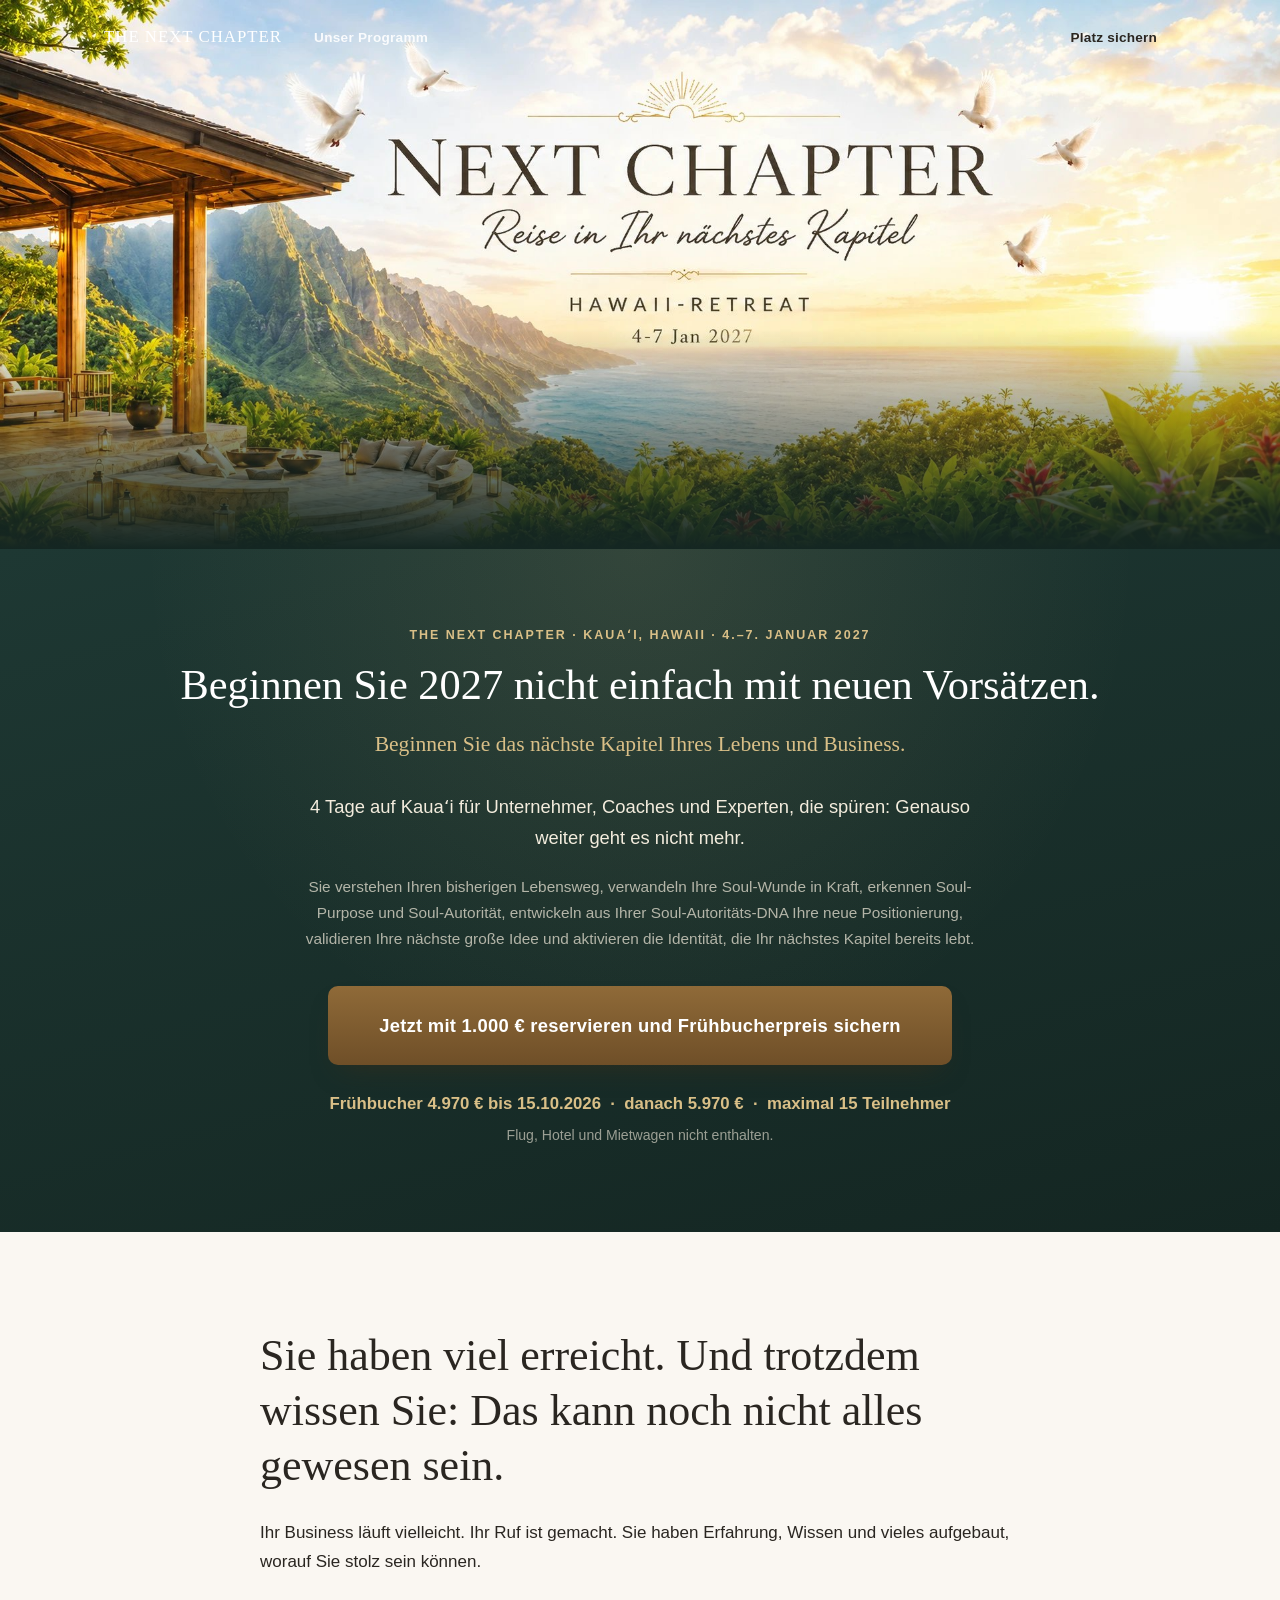
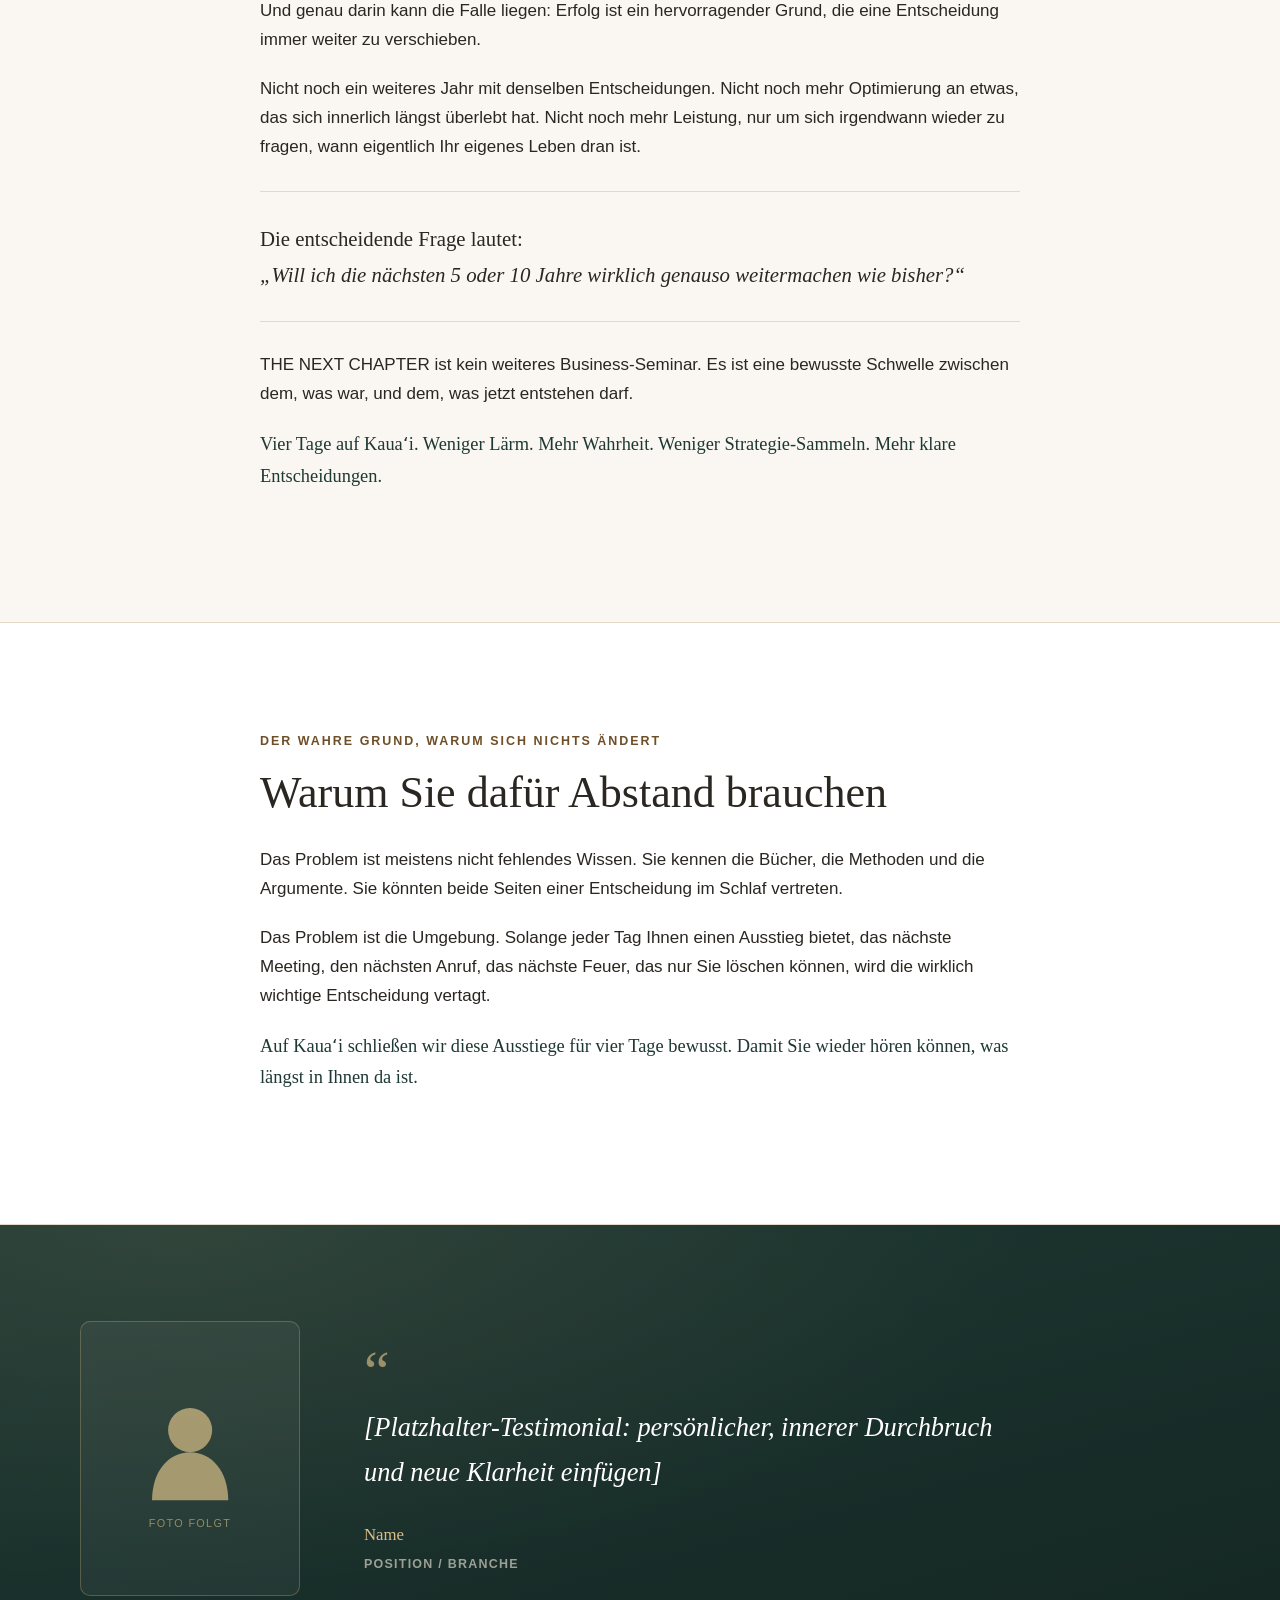
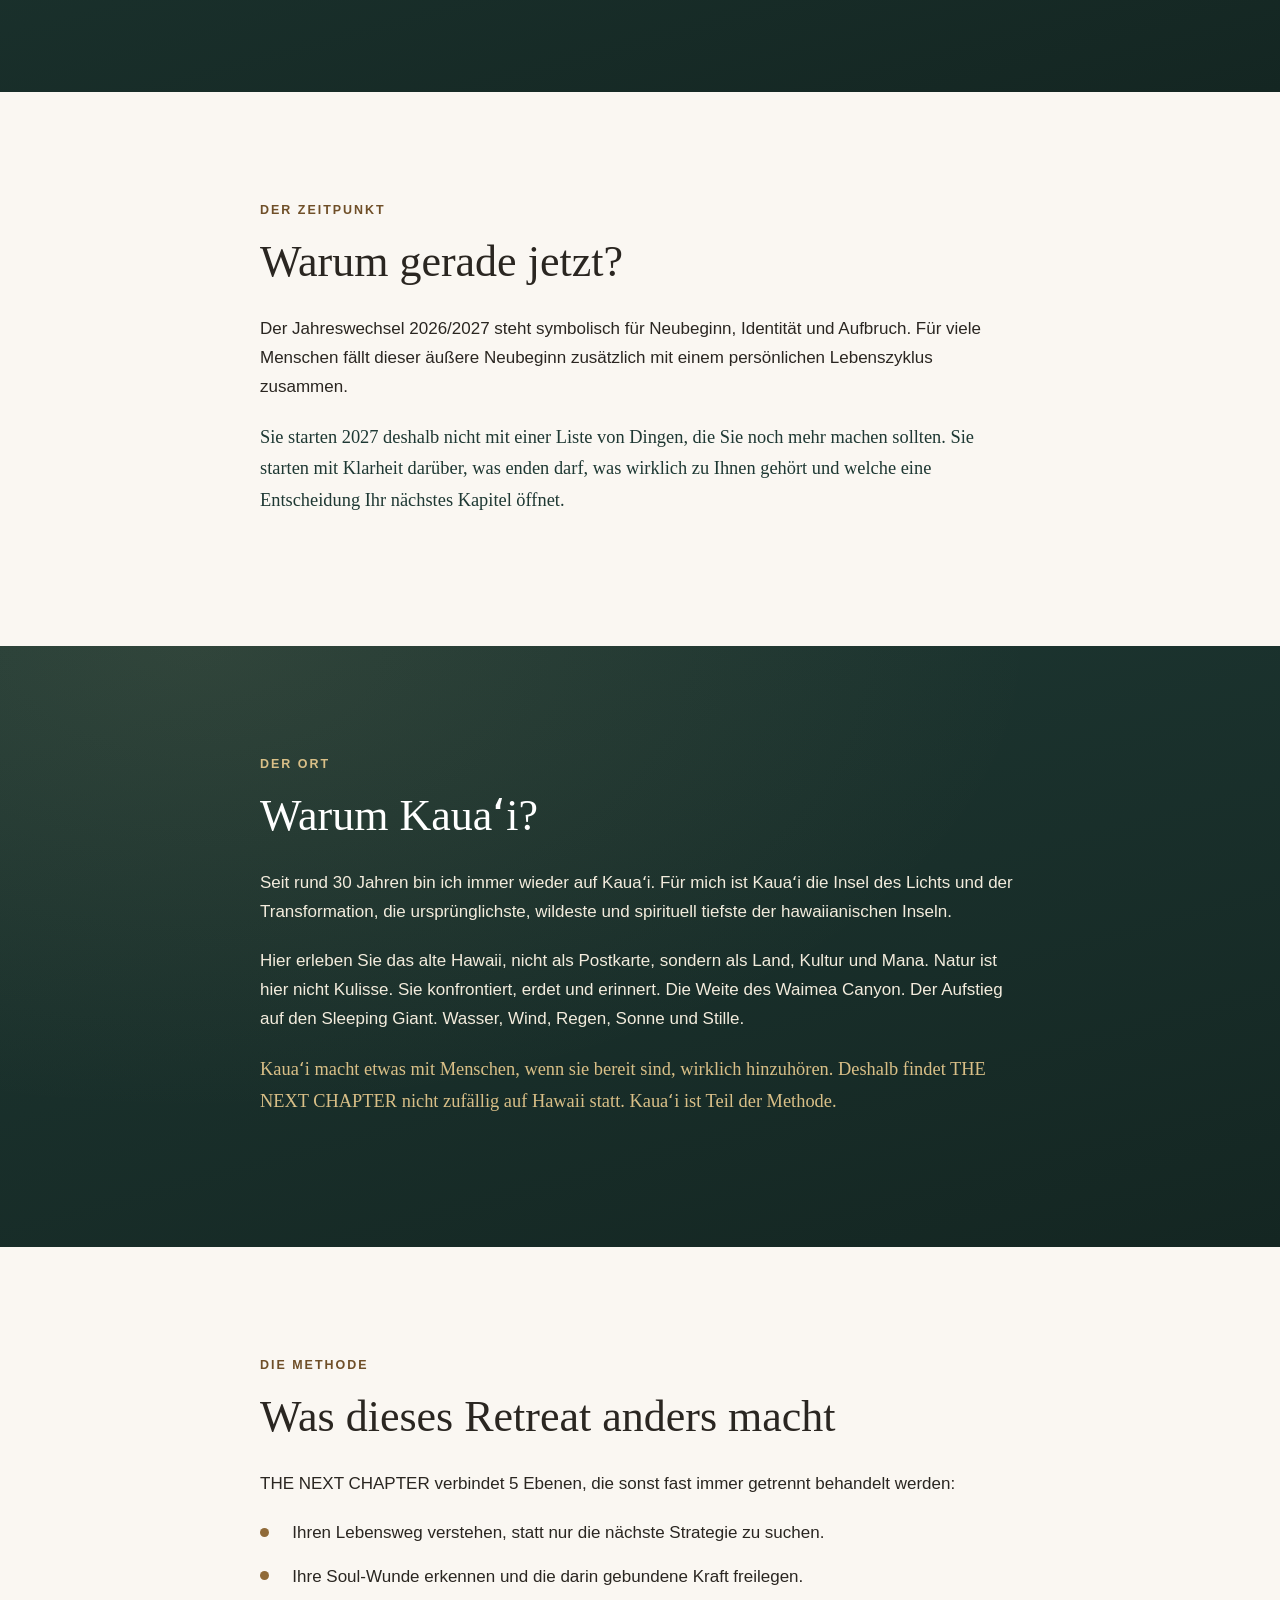
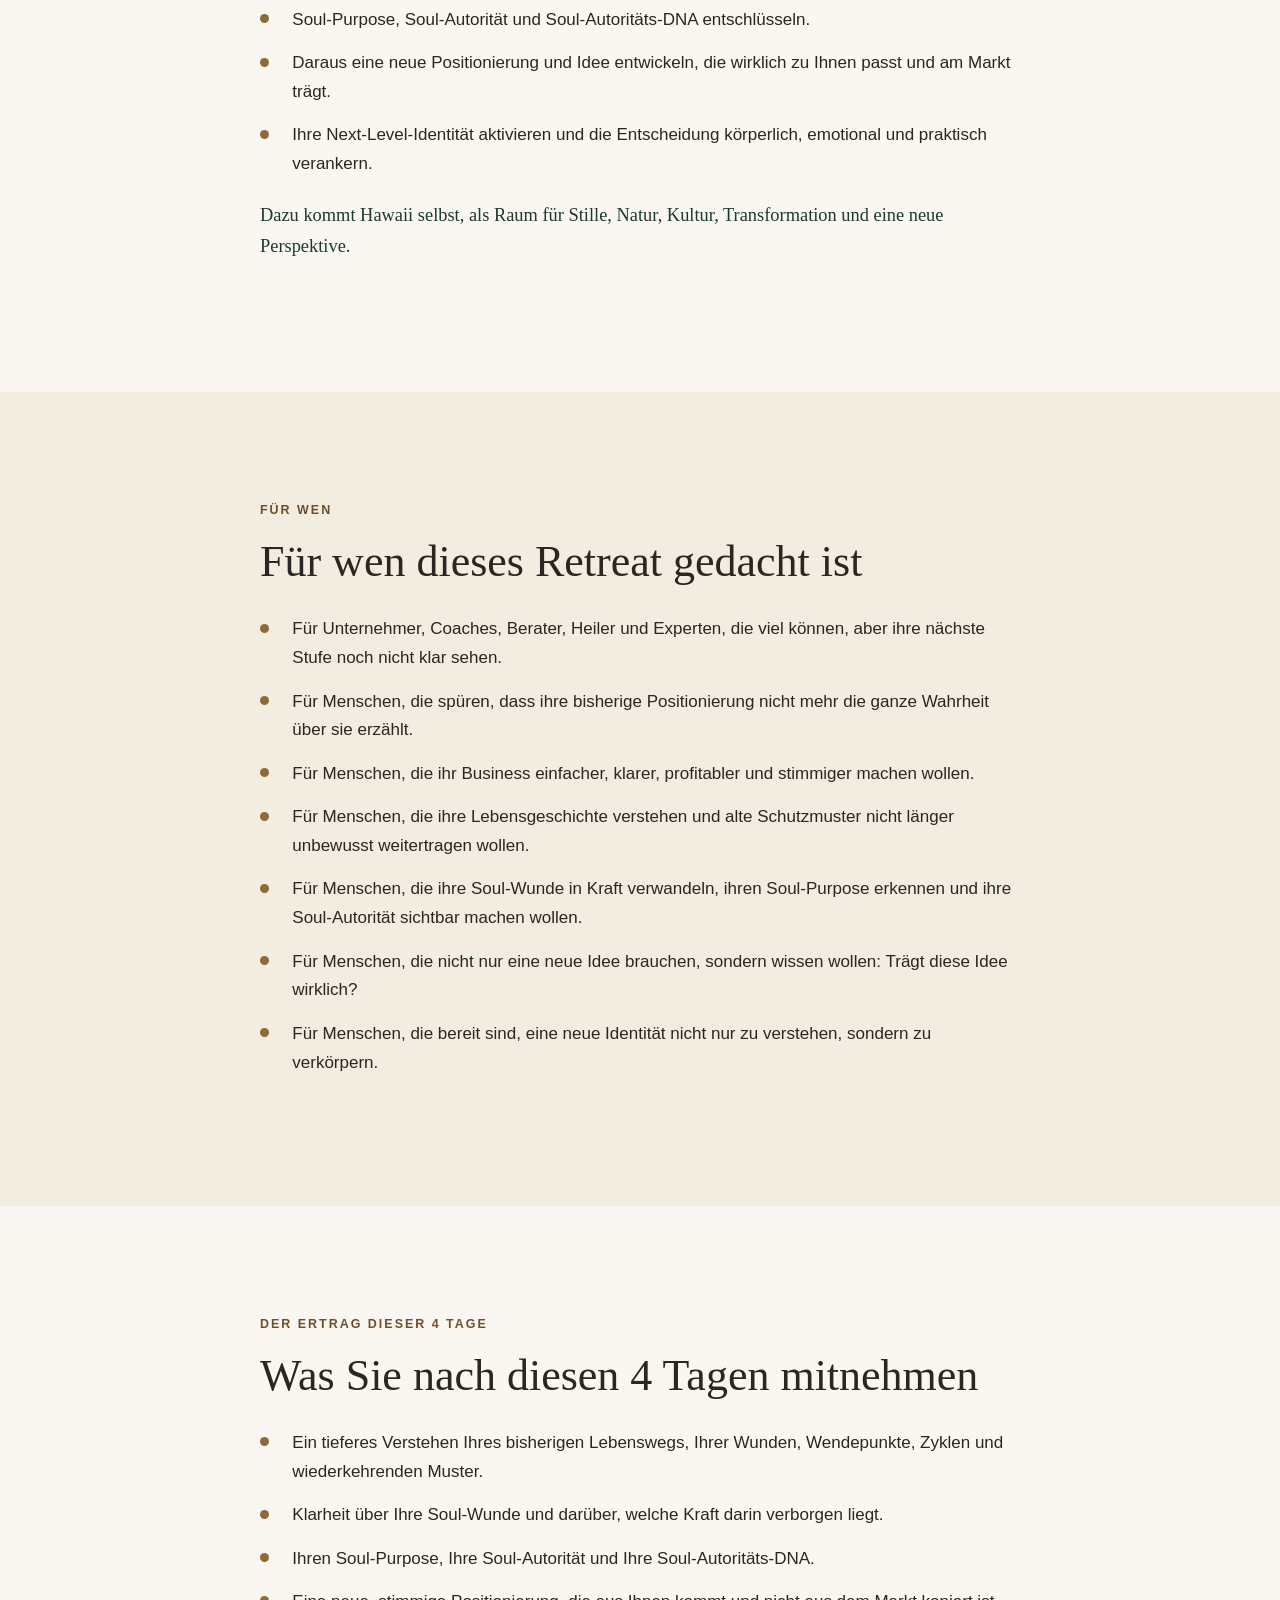
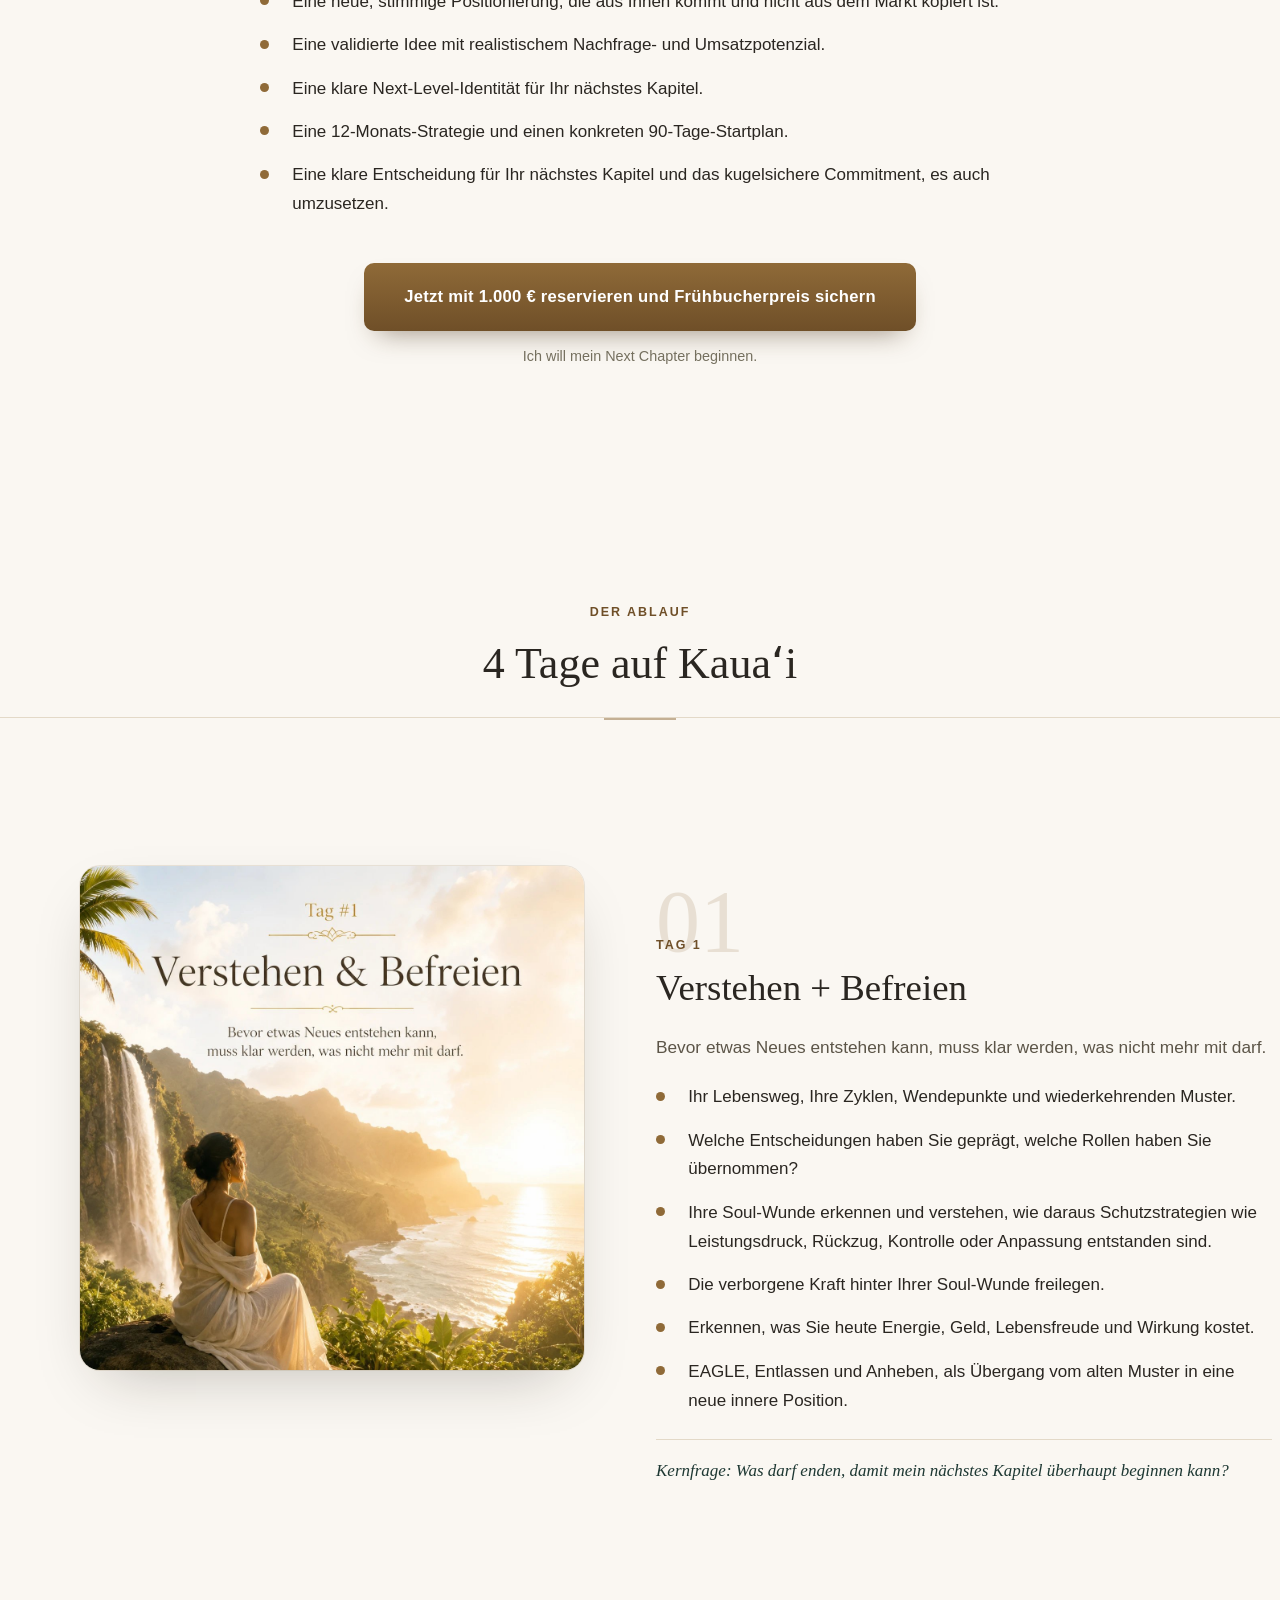
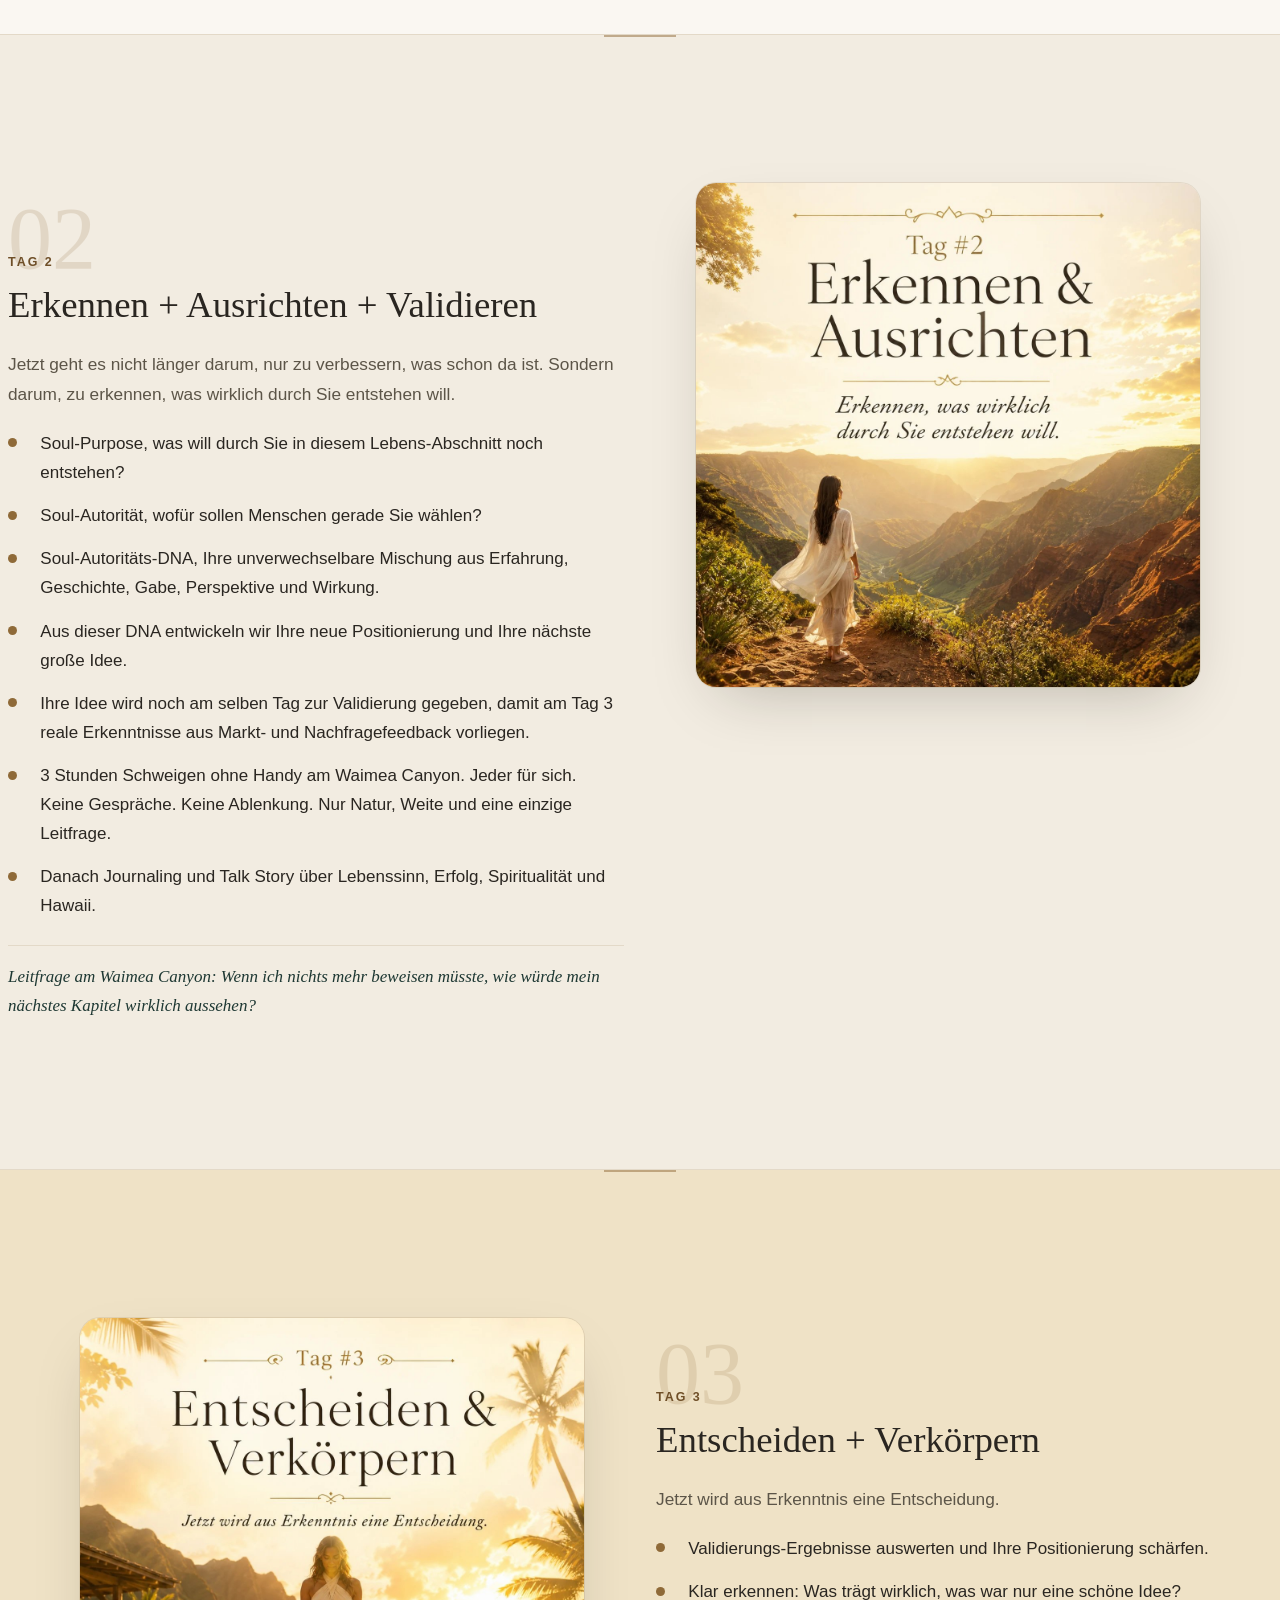
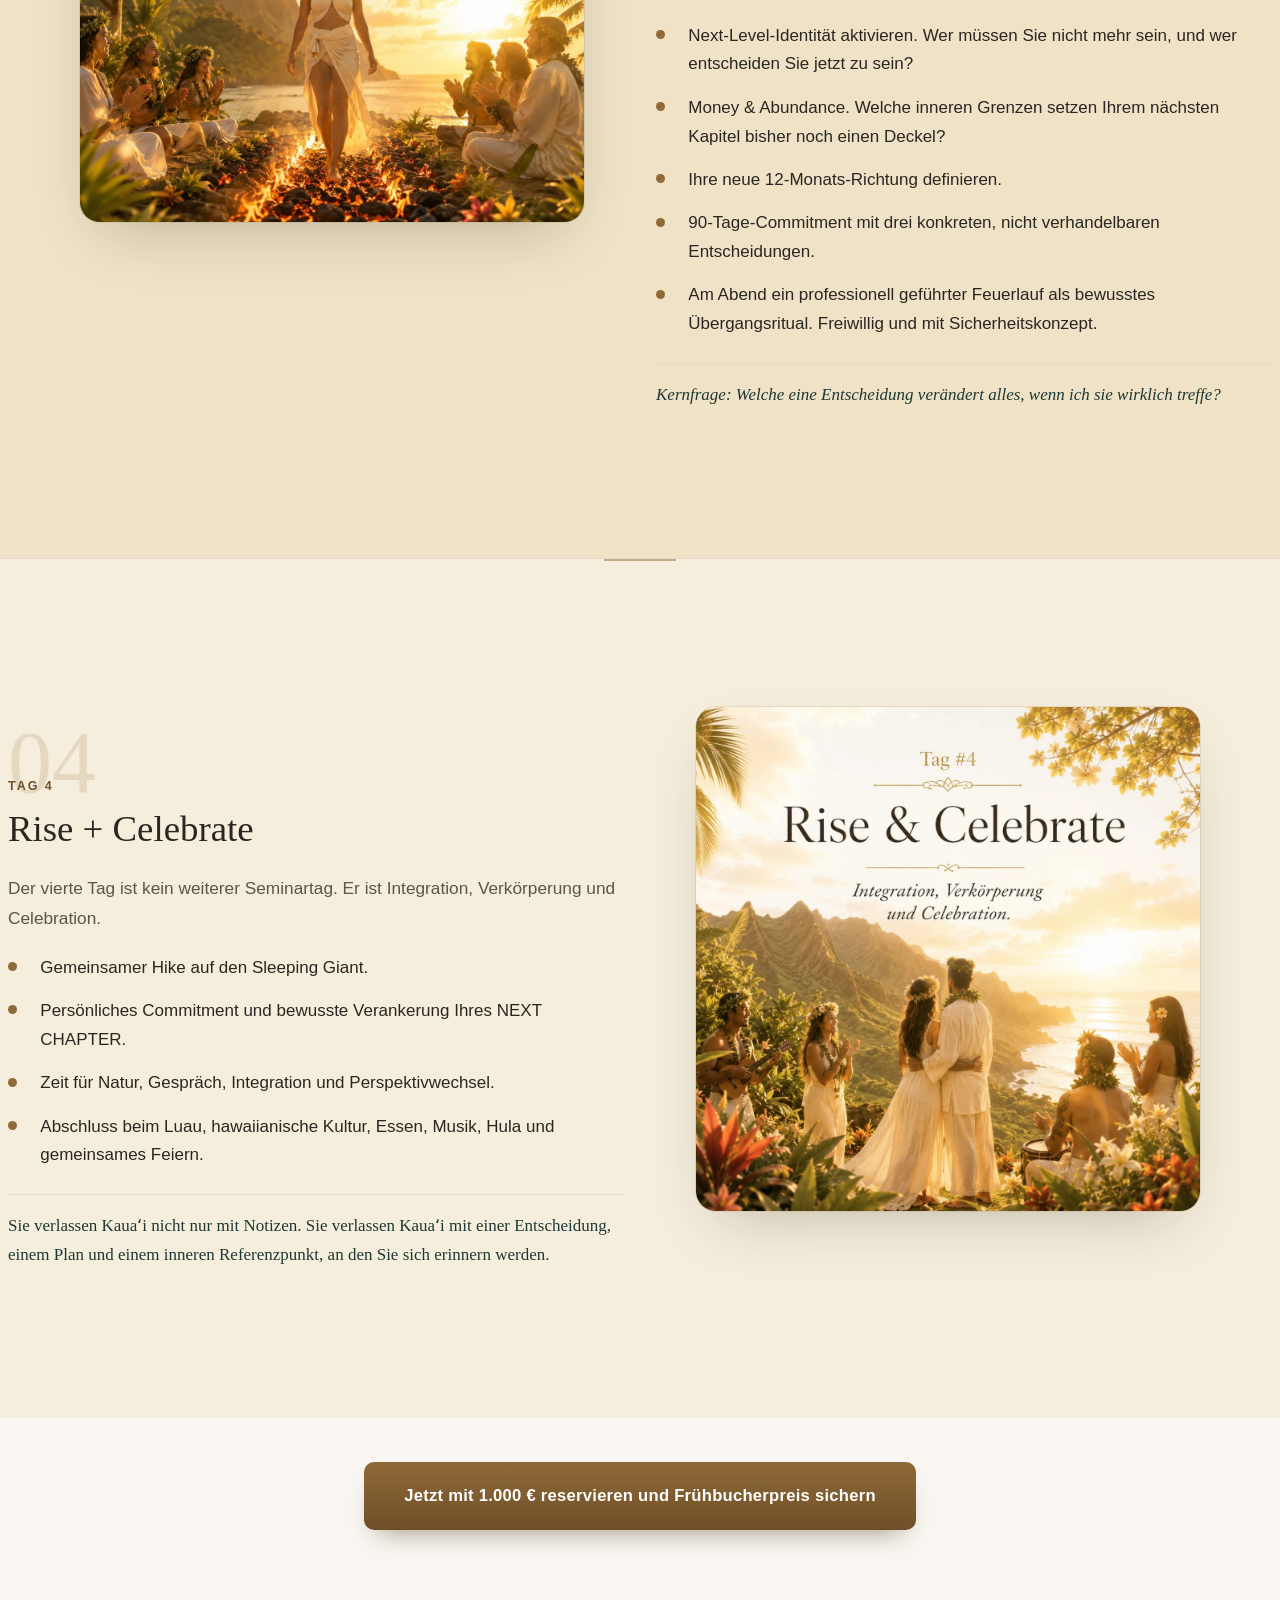
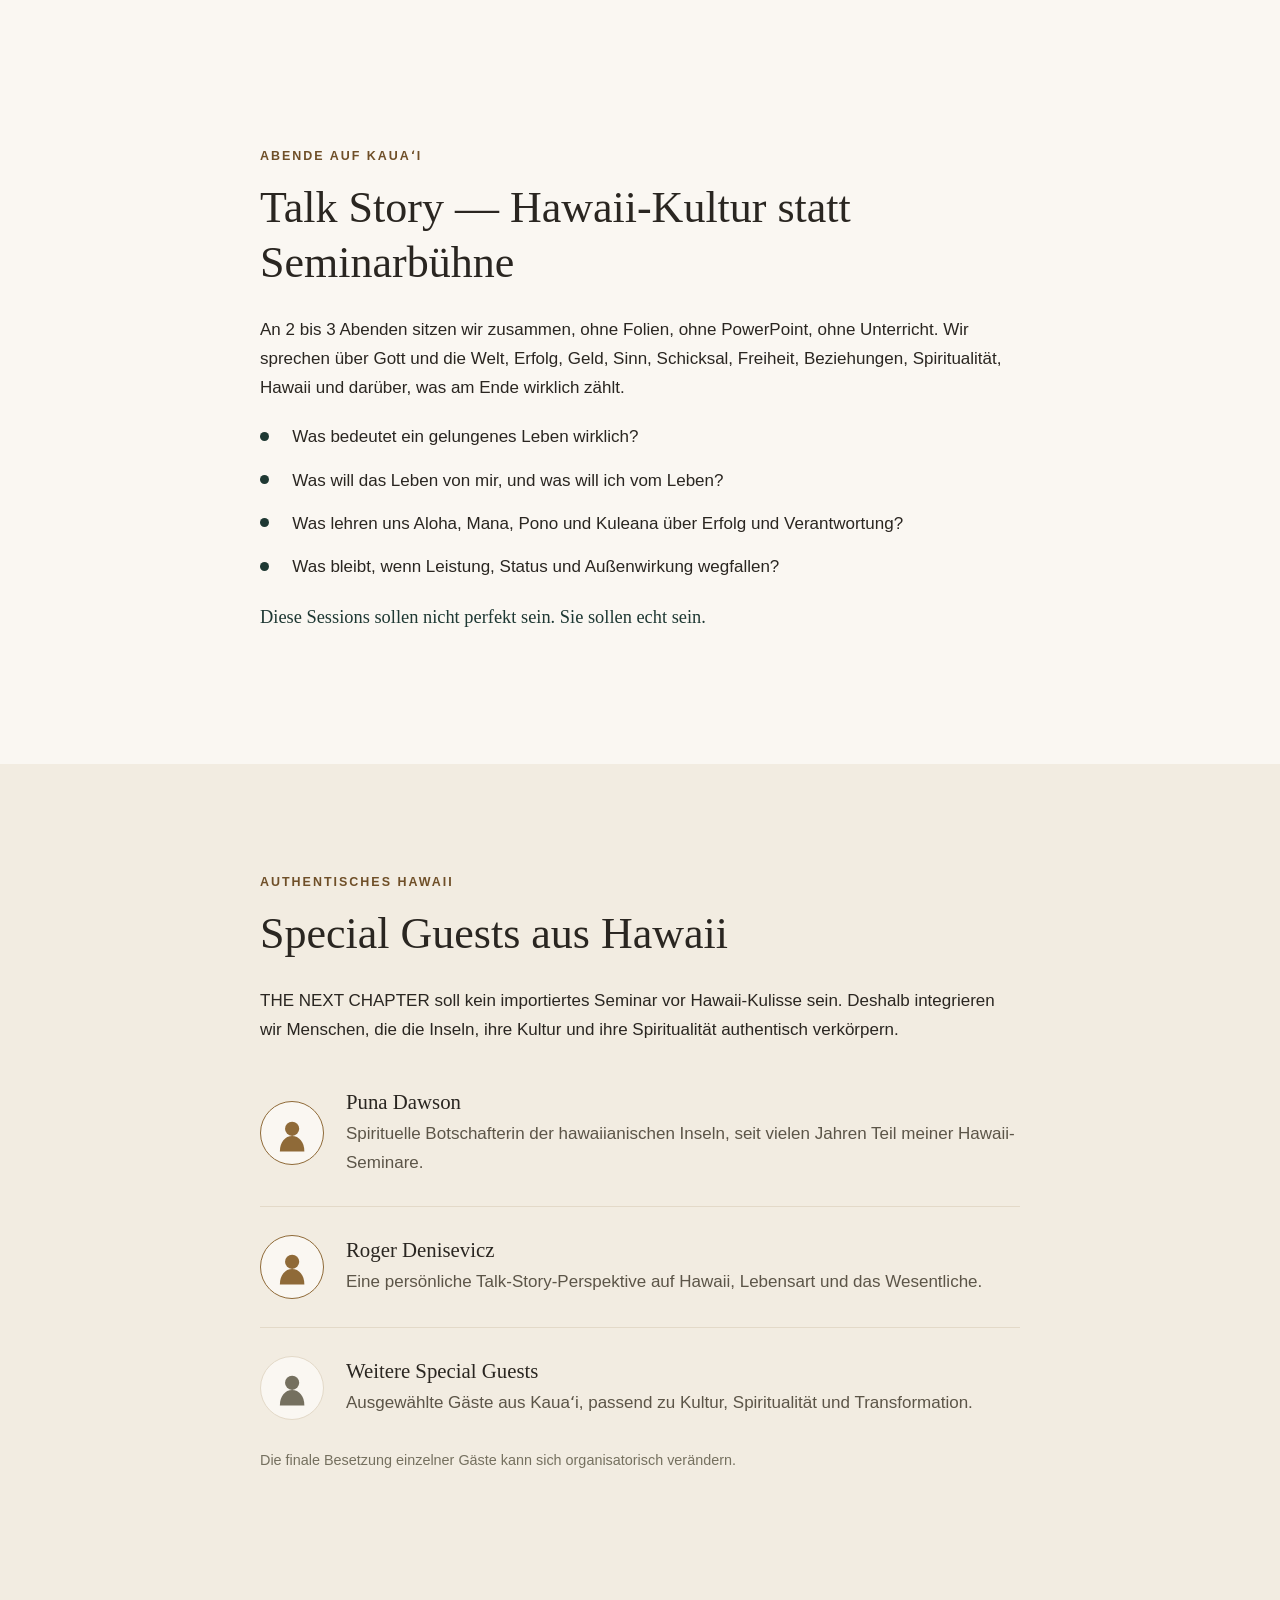
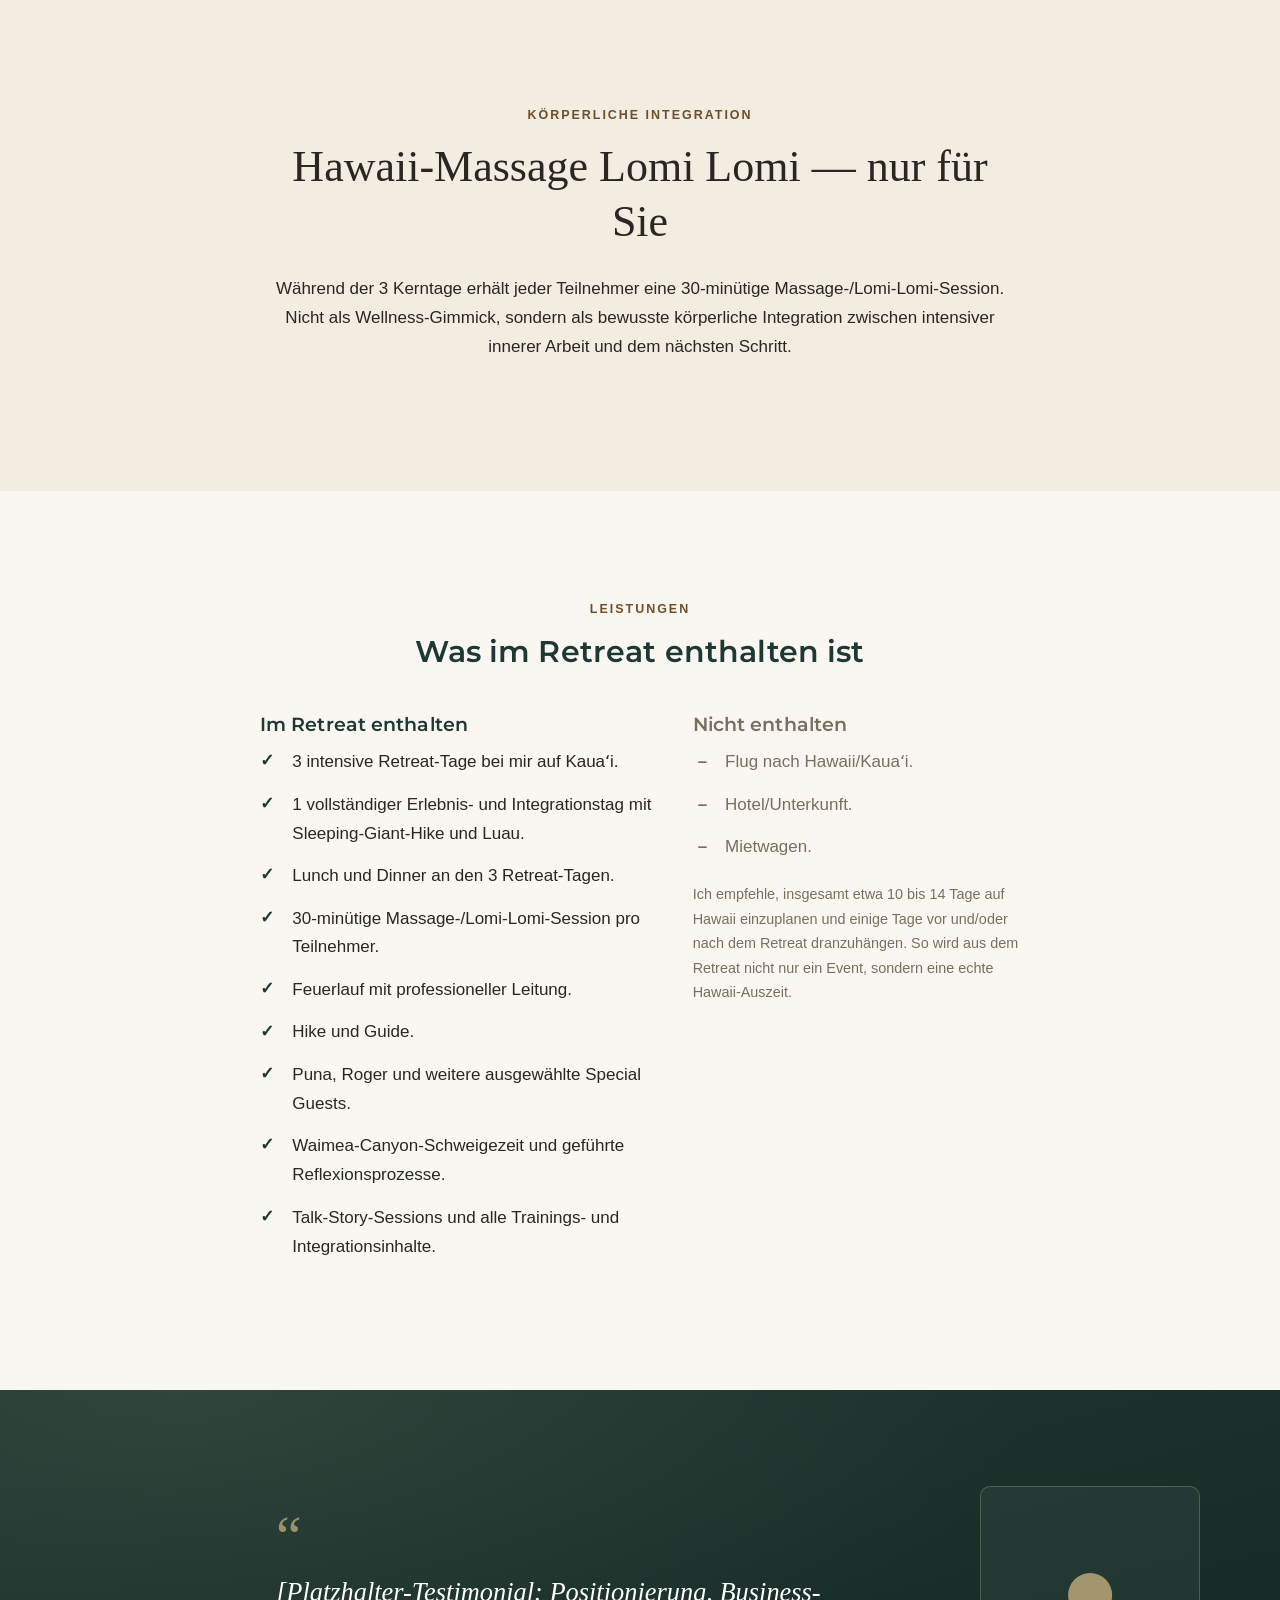
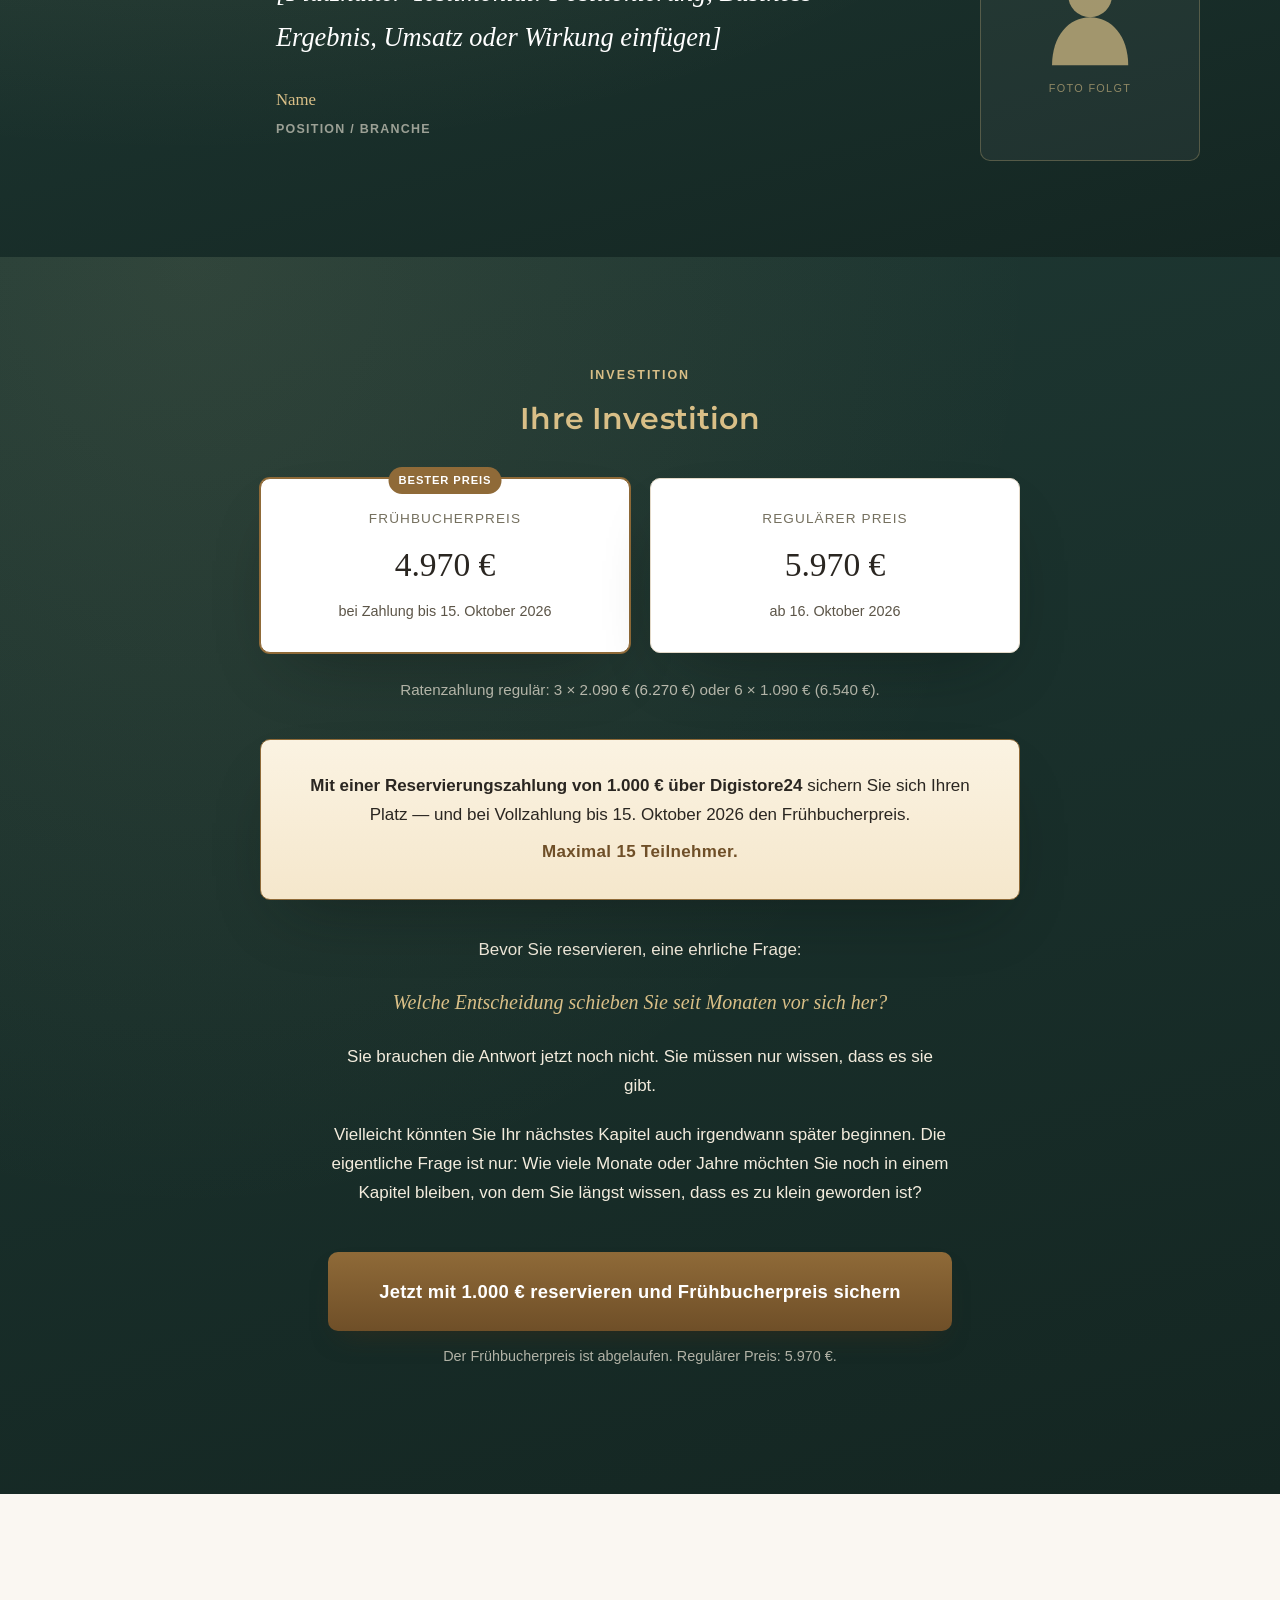
==== commit 85bfa06c: "Restore premium dark-green accents with 70/20/10 color balance Reworks the visual system per detaile" ====
--- a/index.html
+++ b/index.html
@@ -23,8 +23,10 @@
 <meta name="twitter:image" content="https://dirklamb.github.io/next-chapter-hawaii-retreat/assets/og-image.jpg">
 
 <link rel="icon" href="assets/favicon.svg" type="image/svg+xml">
-<link rel="preload" as="image" href="assets/hero-kauai-desktop.jpg" media="(min-width: 1100px)">
-<link rel="preload" as="image" href="assets/hero-kauai.jpg" media="(max-width: 1099px)">
+<link rel="preload" as="image" href="assets/hero-kauai.jpg">
+<link rel="preconnect" href="https://fonts.googleapis.com">
+<link rel="preconnect" href="https://fonts.gstatic.com" crossorigin>
+<link rel="stylesheet" href="https://fonts.googleapis.com/css2?family=Montserrat:wght@600;700&display=swap">
 <link rel="stylesheet" href="styles.css">
 </head>
 <body>
@@ -46,15 +48,13 @@
   <!-- ============ HERO ============ -->
   <section class="hero" id="top">
     <div class="hero__media">
-      <picture>
-        <source media="(min-width: 1100px)" srcset="assets/hero-kauai-desktop.jpg">
-        <img src="assets/hero-kauai.jpg" width="1448" height="1086" alt="Sonnenuntergang über der Nā Pali Küste auf Kauaʻi, Blick von einer Lounge-Terrasse mit Feuerschalen über die Steilküste und den Pazifik" fetchpriority="high">
-      </picture>
+      <img src="assets/hero-kauai.jpg" width="1916" height="821" alt="Sonnenuntergang über der Nā Pali Küste auf Kauaʻi, Blick von einer Lounge-Terrasse mit Feuerschalen über die Steilküste und den Pazifik" fetchpriority="high">
       <div class="hero__scrim"></div>
     </div>
     <div class="hero__panel">
-      <p class="eyebrow eyebrow--center">THE NEXT CHAPTER · Kauaʻi, Hawaii · 4.–7. Januar 2027</p>
-      <h1 class="hero__headline">Beginnen Sie 2027 nicht einfach mit neuen Vorsätzen.<br>Beginnen Sie das nächste Kapitel Ihres Lebens und Business.</h1>
+      <p class="eyebrow eyebrow--center eyebrow--on-dark">THE NEXT CHAPTER · Kauaʻi, Hawaii · 4.–7. Januar 2027</p>
+      <h1 class="hero__headline">Beginnen Sie 2027 nicht einfach mit neuen Vorsätzen.</h1>
+      <p class="hero__subline">Beginnen Sie das nächste Kapitel Ihres Lebens und Business.</p>
       <p class="hero__sub">4 Tage auf Kauaʻi für Unternehmer, Coaches und Experten, die spüren: Genauso weiter geht es nicht mehr.</p>
       <p class="hero__promise">Sie verstehen Ihren bisherigen Lebensweg, verwandeln Ihre Soul-Wunde in Kraft, erkennen Soul-Purpose und Soul-Autorität, entwickeln aus Ihrer Soul-Autoritäts-DNA Ihre neue Positionierung, validieren Ihre nächste große Idee und aktivieren die Identität, die Ihr nächstes Kapitel bereits lebt.</p>
 
@@ -92,16 +92,25 @@
   </section>
 
   <!-- ============ TESTIMONIAL 1 ============ -->
-  <section class="section section--testimonial-single">
-    <div class="container container--narrow">
-      <blockquote class="testimonial testimonial--feature">
-        <span class="testimonial__mark" aria-hidden="true">&ldquo;</span>
-        <p>[Platzhalter-Testimonial: persönlicher, innerer Durchbruch und neue Klarheit einfügen]</p>
-        <footer>
-          <span class="testimonial__name">Name</span>
-          <span class="testimonial__role">Position / Branche</span>
-        </footer>
-      </blockquote>
+  <section class="section section--island testimonial-block">
+    <div class="container">
+      <div class="testimonial-block__grid">
+        <div class="testimonial-block__portrait" aria-hidden="true">
+          <svg viewBox="0 0 200 240" xmlns="http://www.w3.org/2000/svg">
+            <circle cx="100" cy="92" r="44" fill="currentColor"/>
+            <path d="M24 232c0-58 33-96 76-96s76 38 76 96" fill="currentColor"/>
+          </svg>
+          <span class="testimonial-block__portrait-label">Foto folgt</span>
+        </div>
+        <blockquote class="testimonial-block__content">
+          <span class="testimonial-block__mark" aria-hidden="true">&ldquo;</span>
+          <p class="testimonial-block__quote">[Platzhalter-Testimonial: persönlicher, innerer Durchbruch und neue Klarheit einfügen]</p>
+          <footer>
+            <span class="testimonial-block__name">Name</span>
+            <span class="testimonial-block__role">Position / Branche</span>
+          </footer>
+        </blockquote>
+      </div>
     </div>
   </section>
 
@@ -116,13 +125,13 @@
   </section>
 
   <!-- ============ WARUM KAUAI ============ -->
-  <section class="section section--emphasis">
-    <div class="container container--narrow">
-      <p class="eyebrow">Der Ort</p>
-      <h2 class="section__title">Warum Kauaʻi?</h2>
-      <p>Seit rund 30 Jahren bin ich immer wieder auf Kauaʻi. Für mich ist Kauaʻi die Insel des Lichts und der Transformation, die ursprünglichste, wildeste und spirituell tiefste der hawaiianischen Inseln.</p>
-      <p>Hier erleben Sie das alte Hawaii, nicht als Postkarte, sondern als Land, Kultur und Mana. Natur ist hier nicht Kulisse. Sie konfrontiert, erdet und erinnert. Die Weite des Waimea Canyon. Der Aufstieg auf den Sleeping Giant. Wasser, Wind, Regen, Sonne und Stille.</p>
-      <p class="section__accent">Kauaʻi macht etwas mit Menschen, wenn sie bereit sind, wirklich hinzuhören. Deshalb findet THE NEXT CHAPTER nicht zufällig auf Hawaii statt. Kauaʻi ist Teil der Methode.</p>
+  <section class="section section--island">
+    <div class="container container--narrow">
+      <p class="eyebrow eyebrow--on-dark">Der Ort</p>
+      <h2 class="section__title section__title--on-dark">Warum Kauaʻi?</h2>
+      <p class="text--on-dark">Seit rund 30 Jahren bin ich immer wieder auf Kauaʻi. Für mich ist Kauaʻi die Insel des Lichts und der Transformation, die ursprünglichste, wildeste und spirituell tiefste der hawaiianischen Inseln.</p>
+      <p class="text--on-dark">Hier erleben Sie das alte Hawaii, nicht als Postkarte, sondern als Land, Kultur und Mana. Natur ist hier nicht Kulisse. Sie konfrontiert, erdet und erinnert. Die Weite des Waimea Canyon. Der Aufstieg auf den Sleeping Giant. Wasser, Wind, Regen, Sonne und Stille.</p>
+      <p class="section__accent section__accent--on-dark">Kauaʻi macht etwas mit Menschen, wenn sie bereit sind, wirklich hinzuhören. Deshalb findet THE NEXT CHAPTER nicht zufällig auf Hawaii statt. Kauaʻi ist Teil der Methode.</p>
     </div>
   </section>
 
@@ -189,7 +198,7 @@
       <h2 class="section__title section__title--center">4 Tage auf Kauaʻi</h2>
     </div>
 
-    <div class="day-band">
+    <div class="day-band day-band--1">
       <div class="container">
         <article class="day-row">
           <div class="day-row__media">
@@ -214,7 +223,7 @@
       </div>
     </div>
 
-    <div class="day-band day-band--alt">
+    <div class="day-band day-band--2">
       <div class="container">
         <article class="day-row day-row--reverse">
           <div class="day-row__media">
@@ -240,7 +249,7 @@
       </div>
     </div>
 
-    <div class="day-band">
+    <div class="day-band day-band--3">
       <div class="container">
         <article class="day-row">
           <div class="day-row__media">
@@ -266,7 +275,7 @@
       </div>
     </div>
 
-    <div class="day-band day-band--alt">
+    <div class="day-band day-band--4">
       <div class="container">
         <article class="day-row day-row--reverse">
           <div class="day-row__media">
@@ -320,16 +329,40 @@
       <p>THE NEXT CHAPTER soll kein importiertes Seminar vor Hawaii-Kulisse sein. Deshalb integrieren wir Menschen, die die Inseln, ihre Kultur und ihre Spiritualität authentisch verkörpern.</p>
       <div class="guest-list">
         <div class="guest">
-          <h3 class="guest__name">Puna Dawson</h3>
-          <p class="guest__role">Spirituelle Botschafterin der hawaiianischen Inseln, seit vielen Jahren Teil meiner Hawaii-Seminare.</p>
+          <div class="guest__portrait" aria-hidden="true">
+            <svg viewBox="0 0 200 240" xmlns="http://www.w3.org/2000/svg">
+              <circle cx="100" cy="92" r="44" fill="currentColor"/>
+              <path d="M24 232c0-58 33-96 76-96s76 38 76 96" fill="currentColor"/>
+            </svg>
+          </div>
+          <div class="guest__text">
+            <h3 class="guest__name">Puna Dawson</h3>
+            <p class="guest__role">Spirituelle Botschafterin der hawaiianischen Inseln, seit vielen Jahren Teil meiner Hawaii-Seminare.</p>
+          </div>
         </div>
         <div class="guest">
-          <h3 class="guest__name">Roger Denisevicz</h3>
-          <p class="guest__role">Eine persönliche Talk-Story-Perspektive auf Hawaii, Lebensart und das Wesentliche.</p>
+          <div class="guest__portrait" aria-hidden="true">
+            <svg viewBox="0 0 200 240" xmlns="http://www.w3.org/2000/svg">
+              <circle cx="100" cy="92" r="44" fill="currentColor"/>
+              <path d="M24 232c0-58 33-96 76-96s76 38 76 96" fill="currentColor"/>
+            </svg>
+          </div>
+          <div class="guest__text">
+            <h3 class="guest__name">Roger Denisevicz</h3>
+            <p class="guest__role">Eine persönliche Talk-Story-Perspektive auf Hawaii, Lebensart und das Wesentliche.</p>
+          </div>
         </div>
         <div class="guest">
-          <h3 class="guest__name">Weitere Special Guests</h3>
-          <p class="guest__role">Ausgewählte Gäste aus Kauaʻi, passend zu Kultur, Spiritualität und Transformation.</p>
+          <div class="guest__portrait guest__portrait--muted" aria-hidden="true">
+            <svg viewBox="0 0 200 240" xmlns="http://www.w3.org/2000/svg">
+              <circle cx="100" cy="92" r="44" fill="currentColor"/>
+              <path d="M24 232c0-58 33-96 76-96s76 38 76 96" fill="currentColor"/>
+            </svg>
+          </div>
+          <div class="guest__text">
+            <h3 class="guest__name">Weitere Special Guests</h3>
+            <p class="guest__role">Ausgewählte Gäste aus Kauaʻi, passend zu Kultur, Spiritualität und Transformation.</p>
+          </div>
         </div>
       </div>
       <p class="fineprint">Die finale Besetzung einzelner Gäste kann sich organisatorisch verändern.</p>
@@ -349,10 +382,10 @@
   <section class="section" id="leistungen">
     <div class="container container--narrow">
       <p class="eyebrow eyebrow--center">Leistungen</p>
-      <h2 class="section__title section__title--center">Was im Retreat enthalten ist</h2>
+      <h2 class="heading--functional heading--functional-center">Was im Retreat enthalten ist</h2>
       <div class="leistungen">
         <div class="leistungen__col">
-          <h3 class="leistungen__title leistungen__title--yes">Im Retreat enthalten</h3>
+          <h3 class="heading--functional leistungen__title leistungen__title--yes">Im Retreat enthalten</h3>
           <ul class="icon-list icon-list--yes">
             <li>3 intensive Retreat-Tage bei mir auf Kauaʻi.</li>
             <li>1 vollständiger Erlebnis- und Integrationstag mit Sleeping-Giant-Hike und Luau.</li>
@@ -366,7 +399,7 @@
           </ul>
         </div>
         <div class="leistungen__col">
-          <h3 class="leistungen__title leistungen__title--no">Nicht enthalten</h3>
+          <h3 class="heading--functional leistungen__title leistungen__title--no">Nicht enthalten</h3>
           <ul class="icon-list icon-list--no">
             <li>Flug nach Hawaii/Kauaʻi.</li>
             <li>Hotel/Unterkunft.</li>
@@ -379,24 +412,33 @@
   </section>
 
   <!-- ============ TESTIMONIAL 2 ============ -->
-  <section class="section section--alt section--testimonial-single">
-    <div class="container container--narrow">
-      <blockquote class="testimonial testimonial--feature">
-        <span class="testimonial__mark" aria-hidden="true">&ldquo;</span>
-        <p>[Platzhalter-Testimonial: Positionierung, Business-Ergebnis, Umsatz oder Wirkung einfügen]</p>
-        <footer>
-          <span class="testimonial__name">Name</span>
-          <span class="testimonial__role">Position / Branche</span>
-        </footer>
-      </blockquote>
+  <section class="section section--island testimonial-block">
+    <div class="container">
+      <div class="testimonial-block__grid testimonial-block__grid--reverse">
+        <div class="testimonial-block__portrait" aria-hidden="true">
+          <svg viewBox="0 0 200 240" xmlns="http://www.w3.org/2000/svg">
+            <circle cx="100" cy="92" r="44" fill="currentColor"/>
+            <path d="M24 232c0-58 33-96 76-96s76 38 76 96" fill="currentColor"/>
+          </svg>
+          <span class="testimonial-block__portrait-label">Foto folgt</span>
+        </div>
+        <blockquote class="testimonial-block__content">
+          <span class="testimonial-block__mark" aria-hidden="true">&ldquo;</span>
+          <p class="testimonial-block__quote">[Platzhalter-Testimonial: Positionierung, Business-Ergebnis, Umsatz oder Wirkung einfügen]</p>
+          <footer>
+            <span class="testimonial-block__name">Name</span>
+            <span class="testimonial-block__role">Position / Branche</span>
+          </footer>
+        </blockquote>
+      </div>
     </div>
   </section>
 
   <!-- ============ INVESTMENT ============ -->
-  <section class="section section--investment" id="investment">
-    <div class="container container--narrow">
-      <p class="eyebrow eyebrow--center">Investition</p>
-      <h2 class="section__title section__title--center">Ihre Investition</h2>
+  <section class="section section--island section--investment" id="investment">
+    <div class="container container--narrow">
+      <p class="eyebrow eyebrow--center eyebrow--on-dark">Investition</p>
+      <h2 class="heading--functional heading--functional-center heading--on-dark">Ihre Investition</h2>
 
       <div class="price-cards">
         <div class="price-card price-card--early">
@@ -411,14 +453,14 @@
         </div>
       </div>
 
-      <p class="raten">Ratenzahlung regulär: 3 × 2.090 € (6.270 €) oder 6 × 1.090 € (6.540 €).</p>
+      <p class="raten raten--on-dark">Ratenzahlung regulär: 3 × 2.090 € (6.270 €) oder 6 × 1.090 € (6.540 €).</p>
 
       <div class="reservation-box">
         <p><strong>Mit einer Reservierungszahlung von 1.000 € über Digistore24</strong> sichern Sie sich Ihren Platz — und bei Vollzahlung bis 15. Oktober 2026 den Frühbucherpreis.</p>
         <p class="reservation-box__limit">Maximal 15 Teilnehmer.</p>
       </div>
 
-      <div class="honest-question">
+      <div class="honest-question honest-question--on-dark">
         <p>Bevor Sie reservieren, eine ehrliche Frage:</p>
         <p class="honest-question__q"><em>Welche Entscheidung schieben Sie seit Monaten vor sich her?</em></p>
         <p>Sie brauchen die Antwort jetzt noch nicht. Sie müssen nur wissen, dass es sie gibt.</p>
@@ -427,7 +469,7 @@
 
       <div class="cta-block">
         <a href="DIGISTORE24-LINK-HIER" class="btn btn--primary btn--large">Jetzt mit 1.000 € reservieren und Frühbucherpreis sichern</a>
-        <p class="cta-block__note" id="countdown-note">Noch bis 15.10.2026 zum Frühbucherpreis.</p>
+        <p class="cta-block__note cta-block__note--on-dark" id="countdown-note">Noch bis 15.10.2026 zum Frühbucherpreis.</p>
       </div>
     </div>
   </section>
@@ -443,17 +485,26 @@
   </section>
 
   <!-- ============ TESTIMONIAL 3 ============ -->
-  <section class="section section--alt section--testimonial-single">
-    <div class="container container--narrow">
-      <p class="eyebrow eyebrow--center">Was Teilnehmer über die Arbeit mit mir sagen</p>
-      <blockquote class="testimonial testimonial--feature">
-        <span class="testimonial__mark" aria-hidden="true">&ldquo;</span>
-        <p>[Platzhalter-Testimonial: Hawaii-/Retreat-Erlebnis oder tiefe persönliche Transformation einfügen]</p>
-        <footer>
-          <span class="testimonial__name">Name</span>
-          <span class="testimonial__role">Position / Branche</span>
-        </footer>
-      </blockquote>
+  <section class="section section--island testimonial-block">
+    <div class="container">
+      <p class="eyebrow eyebrow--center eyebrow--on-dark">Was Teilnehmer über die Arbeit mit mir sagen</p>
+      <div class="testimonial-block__grid">
+        <div class="testimonial-block__portrait" aria-hidden="true">
+          <svg viewBox="0 0 200 240" xmlns="http://www.w3.org/2000/svg">
+            <circle cx="100" cy="92" r="44" fill="currentColor"/>
+            <path d="M24 232c0-58 33-96 76-96s76 38 76 96" fill="currentColor"/>
+          </svg>
+          <span class="testimonial-block__portrait-label">Foto folgt</span>
+        </div>
+        <blockquote class="testimonial-block__content">
+          <span class="testimonial-block__mark" aria-hidden="true">&ldquo;</span>
+          <p class="testimonial-block__quote">[Platzhalter-Testimonial: Hawaii-/Retreat-Erlebnis oder tiefe persönliche Transformation einfügen]</p>
+          <footer>
+            <span class="testimonial-block__name">Name</span>
+            <span class="testimonial-block__role">Position / Branche</span>
+          </footer>
+        </blockquote>
+      </div>
     </div>
   </section>
 
@@ -475,7 +526,7 @@
   <section class="section section--alt" id="faq">
     <div class="container container--narrow">
       <p class="eyebrow eyebrow--center">Häufige Fragen</p>
-      <h2 class="section__title section__title--center">FAQ</h2>
+      <h2 class="heading--functional heading--functional-center">FAQ</h2>
 
       <div class="faq-list">
         <details class="faq-item">
--- a/styles.css
+++ b/styles.css
@@ -5,25 +5,32 @@
 :root {
   --color-bg: #FAF7F2;
   --color-bg-alt: #F2ECE1;
+  --color-sand-2: #EFE2C6;
+  --color-sand-3: #F6EEDD;
   --color-ink: #2A2621;
   --color-ink-soft: #5C5548;
   --color-ink-faint: #75705F;
   --color-gold: #8F6A38;
   --color-gold-deep: #6F4F28;
+  --color-gold-light: #D9BF87;
   --color-teal-deep: #1E3833;
   --color-teal-darker: #142622;
+  --color-cream-text: #F3ECDD;
   --color-line: #E3D9C8;
+  --color-line-on-dark: rgba(217, 191, 135, 0.28);
   --color-white: #FFFFFF;
 
   --font-serif: "Iowan Old Style", "Palatino Linotype", Palatino, "Book Antiqua", Georgia, "Times New Roman", serif;
   --font-sans: -apple-system, BlinkMacSystemFont, "Segoe UI", Roboto, Helvetica, Arial, sans-serif;
+  --font-functional: "Montserrat", var(--font-sans);
 
   --max-width: 1120px;
   --max-width-narrow: 760px;
 
-  --radius: 4px;
+  --radius: 10px;
   --radius-pill: 999px;
   --shadow-soft: 0 24px 60px -24px rgba(30, 25, 15, 0.28);
+  --shadow-island: 0 30px 70px -30px rgba(10, 18, 16, 0.45);
 }
 
 /* ---------- Reset ---------- */
@@ -91,8 +98,26 @@
 }
 .section--personal { background: var(--color-white); }
 
+/* Dark Kauaʻi-green premium islands — used deliberately and sparingly */
+.section--island {
+  position: relative;
+  background: linear-gradient(165deg, var(--color-teal-deep) 0%, var(--color-teal-darker) 100%);
+  color: var(--color-cream-text);
+  overflow: hidden;
+}
+.section--island::before {
+  content: "";
+  position: absolute;
+  inset: 0;
+  background: radial-gradient(ellipse at 15% 0%, rgba(217,191,135,0.10) 0%, rgba(217,191,135,0) 55%);
+  pointer-events: none;
+}
+.section--island > .container { position: relative; z-index: 1; }
+.section--island .check-list li::before { background: var(--color-gold-light); }
+
 .section__title { font-size: clamp(1.8rem, 1.3rem + 2vw, 2.75rem); }
 .section__title--center { text-align: center; max-width: var(--max-width-narrow); margin-left: auto; margin-right: auto; }
+.section__title--on-dark { color: #fff; }
 
 .eyebrow {
   font-family: var(--font-sans);
@@ -104,12 +129,29 @@
   margin: 0 0 1em;
 }
 .eyebrow--center { text-align: center; max-width: var(--max-width-narrow); margin-left: auto; margin-right: auto; }
+.eyebrow--on-dark { color: var(--color-gold-light); }
+
+/* Functional / utility headings — sans-serif, distinct from emotional serif headlines */
+.heading--functional {
+  font-family: var(--font-functional);
+  font-weight: 600;
+  line-height: 1.3;
+  letter-spacing: 0.005em;
+  font-size: clamp(1.4rem, 1.15rem + 1.2vw, 1.9rem);
+  color: var(--color-teal-deep);
+}
+.heading--functional-center { text-align: center; max-width: var(--max-width-narrow); margin-left: auto; margin-right: auto; }
+.heading--on-dark { color: var(--color-gold-light); }
 
 .section__accent {
   font-family: var(--font-serif);
   font-size: 1.15rem;
   color: var(--color-teal-deep);
 }
+.section__accent--on-dark { color: var(--color-gold-light); }
+
+/* Generic light-on-dark text helper for premium islands */
+.text--on-dark { color: var(--color-cream-text); }
 
 .lead-question {
   font-family: var(--font-serif);
@@ -133,7 +175,7 @@
   font-weight: 700;
   letter-spacing: 0.015em;
   text-align: center;
-  border-radius: var(--radius-pill);
+  border-radius: var(--radius);
   transition: transform 0.15s ease, box-shadow 0.15s ease, background 0.15s ease;
   cursor: pointer;
   border: none;
@@ -141,15 +183,15 @@
 .btn--primary {
   background: linear-gradient(180deg, var(--color-gold) 0%, var(--color-gold-deep) 100%);
   color: #fff;
-  padding: 1.15em 2.2em;
-  font-size: 1.02rem;
-  box-shadow: inset 0 1px 0 rgba(255,255,255,0.22), 0 16px 32px -16px rgba(111, 79, 40, 0.55);
-}
-.btn--primary:hover { transform: translateY(-2px); box-shadow: inset 0 1px 0 rgba(255,255,255,0.25), 0 20px 38px -16px rgba(111, 79, 40, 0.65); }
-.btn--primary:active { transform: translateY(0); }
-.btn--large { font-size: 1.12rem; padding: 1.25em 2.6em; }
+  padding: 1.2em 2.4em;
+  font-size: 1.04rem;
+  box-shadow: 0 14px 28px -14px rgba(69, 48, 22, 0.55);
+}
+.btn--primary:hover { transform: translateY(-2px); box-shadow: 0 18px 32px -14px rgba(69, 48, 22, 0.6); }
+.btn--primary:active { transform: translateY(0); box-shadow: 0 8px 18px -10px rgba(69, 48, 22, 0.5); }
+.btn--large { font-size: 1.15rem; padding: 1.3em 2.8em; }
 .btn--small {
-  padding: 0.65em 1.3em;
+  padding: 0.7em 1.4em;
   font-size: 0.85rem;
 }
 
@@ -220,14 +262,9 @@
 .hero__media {
   position: relative;
   width: 100%;
-  aspect-ratio: 4 / 3;
+  aspect-ratio: 16 / 9;
   overflow: hidden;
   background: var(--color-teal-darker);
-}
-.hero__media picture {
-  display: block;
-  width: 100%;
-  height: 100%;
 }
 .hero__media img {
   width: 100%;
@@ -238,43 +275,57 @@
 .hero__scrim {
   position: absolute;
   inset: 0;
-  background: linear-gradient(180deg, rgba(20,38,34,0) 55%, var(--color-bg) 100%);
+  background: linear-gradient(180deg, rgba(20,38,34,0) 60%, var(--color-teal-darker) 100%);
 }
 .hero__panel {
-  background: var(--color-bg);
-  color: var(--color-ink);
-  padding: 72px 24px 80px;
-  text-align: center;
-}
+  position: relative;
+  background: linear-gradient(165deg, var(--color-teal-deep) 0%, var(--color-teal-darker) 100%);
+  color: var(--color-cream-text);
+  padding: 76px 24px 84px;
+  text-align: center;
+  overflow: hidden;
+}
+.hero__panel::before {
+  content: "";
+  position: absolute;
+  inset: 0;
+  background: radial-gradient(ellipse at 50% 0%, rgba(217,191,135,0.12) 0%, rgba(217,191,135,0) 55%);
+  pointer-events: none;
+}
+.hero__panel > * { position: relative; }
 .hero__headline {
-  color: var(--color-ink);
-  font-size: clamp(1.8rem, 1.2rem + 2.8vw, 3.1rem);
-  max-width: 920px;
-  margin: 0 auto 0.55em;
+  color: #fff;
+  font-size: clamp(1.7rem, 1.05rem + 2.6vw, 2.65rem);
+  max-width: 1040px;
+  margin: 0 auto 0.35em;
+}
+.hero__subline {
+  font-family: var(--font-serif);
+  font-size: clamp(1.05rem, 0.9rem + 0.7vw, 1.35rem);
+  color: var(--color-gold-light);
+  max-width: 720px;
+  margin: 0 auto 1.3em;
 }
 .hero__sub {
-  font-size: 1.2rem;
-  max-width: 720px;
-  margin: 0 auto 1em;
-  color: var(--color-ink-soft);
+  font-size: 1.15rem;
+  max-width: 700px;
+  margin: 0 auto 1.1em;
+  color: var(--color-cream-text);
 }
 .hero__promise {
-  max-width: 700px;
+  max-width: 680px;
   margin: 0 auto 2.2em;
-  color: var(--color-ink-faint);
-  font-size: 0.98rem;
+  color: rgba(243, 236, 221, 0.7);
+  font-size: 0.96rem;
 }
 .hero__price {
   margin: 1.5em auto 0.3em;
   font-size: 1.05rem;
-  color: var(--color-gold-deep);
+  color: var(--color-gold-light);
   font-weight: 600;
 }
-.hero__note { color: var(--color-ink-faint); font-size: 0.88rem; margin-bottom: 0; }
-
-@media (min-width: 700px) {
-  .hero__media { aspect-ratio: 16 / 9; }
-}
+.hero__note { color: rgba(243, 236, 221, 0.6); font-size: 0.88rem; margin-bottom: 0; }
+
 @media (min-width: 1100px) {
   .hero__media { aspect-ratio: 21 / 9; }
 }
@@ -282,51 +333,74 @@
 /* ---------- Intro / accent sections ---------- */
 .section--intro { padding-top: 96px; }
 
-/* ---------- Testimonials ---------- */
-.section--testimonial-single { padding: 80px 24px; }
-.testimonial--feature {
-  margin: 0;
-  padding: 0;
-  border: none;
-  text-align: center;
-}
-.testimonial__mark {
-  display: block;
-  font-family: var(--font-serif);
-  font-size: 4.5rem;
-  line-height: 1;
-  color: var(--color-gold);
-  opacity: 0.55;
-  margin-bottom: 0.1em;
-}
-.testimonial--feature p {
-  font-family: var(--font-serif);
-  font-style: italic;
-  font-size: clamp(1.3rem, 1.1rem + 0.8vw, 1.6rem);
-  color: var(--color-ink);
-  text-align: center;
-  max-width: 640px;
-  margin: 0 auto 1.2em;
-}
-.testimonial--feature footer {
+/* ---------- Testimonials — full-width editorial islands ---------- */
+.testimonial-block { padding-top: 96px; padding-bottom: 96px; }
+.testimonial-block__grid {
   display: flex;
   flex-direction: column;
   align-items: center;
+  gap: 36px;
+  text-align: center;
+}
+.testimonial-block__portrait {
+  flex-shrink: 0;
+  width: 168px;
+  aspect-ratio: 4 / 5;
+  border-radius: var(--radius);
+  background: rgba(255,255,255,0.05);
+  border: 1px solid var(--color-line-on-dark);
+  display: flex;
+  flex-direction: column;
+  align-items: center;
+  justify-content: center;
+  gap: 10px;
+  color: var(--color-gold-light);
+}
+.testimonial-block__portrait svg { width: 46%; height: auto; opacity: 0.7; }
+.testimonial-block__portrait-label {
+  font-family: var(--font-sans);
+  font-size: 0.68rem;
+  letter-spacing: 0.12em;
+  text-transform: uppercase;
+  color: rgba(217,191,135,0.6);
+}
+.testimonial-block__portrait--muted { opacity: 0.7; }
+.testimonial-block__content { flex: 1; margin: 0; max-width: 640px; }
+.testimonial-block__mark {
+  display: block;
+  font-family: var(--font-serif);
+  font-size: 3.6rem;
+  line-height: 1;
+  color: var(--color-gold-light);
+  opacity: 0.65;
+  margin-bottom: 0.1em;
+}
+.testimonial-block__quote {
+  font-family: var(--font-serif);
+  font-style: italic;
+  font-size: clamp(1.3rem, 1.1rem + 0.8vw, 1.65rem);
+  color: #fff;
+  margin: 0 0 1em;
+}
+.testimonial-block__content footer {
+  display: flex;
+  flex-direction: column;
   gap: 4px;
-  font-family: var(--font-sans);
-  font-style: normal;
-}
-.testimonial__name {
-  font-family: var(--font-serif);
-  font-size: 1rem;
-  color: var(--color-ink);
-}
-.testimonial__role {
+}
+.testimonial-block__name { font-family: var(--font-serif); font-size: 1.05rem; color: var(--color-gold-light); }
+.testimonial-block__role {
   font-size: 0.78rem;
   font-weight: 600;
   letter-spacing: 0.1em;
   text-transform: uppercase;
-  color: var(--color-ink-faint);
+  color: rgba(243, 236, 221, 0.6);
+}
+
+@media (min-width: 860px) {
+  .testimonial-block__grid { flex-direction: row; align-items: center; gap: 64px; text-align: left; }
+  .testimonial-block__grid--reverse { flex-direction: row-reverse; }
+  .testimonial-block__portrait { width: 220px; }
+  .testimonial-block__content footer { align-items: flex-start; }
 }
 
 /* ---------- Check lists ---------- */
@@ -353,16 +427,53 @@
   flex-direction: column;
 }
 .guest {
+  display: flex;
+  align-items: center;
+  gap: 22px;
   padding: 28px 0;
   border-top: 1px solid var(--color-line);
 }
 .guest:first-child { border-top: none; padding-top: 0; }
+.guest__portrait {
+  flex-shrink: 0;
+  width: 64px;
+  height: 64px;
+  border-radius: 50%;
+  background: var(--color-bg);
+  border: 1px solid var(--color-gold);
+  display: flex;
+  align-items: center;
+  justify-content: center;
+  color: var(--color-gold);
+}
+.guest__portrait svg { width: 52%; height: auto; }
+.guest__portrait--muted { border-color: var(--color-line); color: var(--color-ink-faint); }
+.guest__text { flex: 1; }
 .guest__name { font-size: 1.3rem; margin-bottom: 0.25em; }
 .guest__role { color: var(--color-ink-soft); margin-bottom: 0; }
 
 /* ---------- Ablauf / Day rows ---------- */
-.day-band { padding: 80px 0; }
-.day-band--alt { background: var(--color-bg-alt); }
+.day-band {
+  padding: 80px 0;
+  border-top: 1px solid var(--color-line);
+  position: relative;
+}
+.day-band::before {
+  content: "";
+  position: absolute;
+  top: 0; left: 50%;
+  transform: translateX(-50%);
+  width: 72px;
+  height: 2px;
+  background: var(--color-gold);
+  opacity: 0.5;
+}
+.day-band:first-of-type { border-top: none; }
+.day-band:first-of-type::before { display: none; }
+.day-band--1 { background: var(--color-bg); }
+.day-band--2 { background: var(--color-bg-alt); }
+.day-band--3 { background: var(--color-sand-2); }
+.day-band--4 { background: var(--color-sand-3); }
 
 .day-row {
   display: flex;
@@ -455,7 +566,6 @@
 }
 
 /* ---------- Investment ---------- */
-.section--investment { background: var(--color-bg-alt); }
 .price-cards {
   display: grid;
   gap: 20px;
@@ -467,13 +577,14 @@
 .price-card {
   background: var(--color-white);
   border: 1px solid var(--color-line);
-  border-radius: 8px;
+  border-radius: var(--radius);
   padding: 28px;
   text-align: center;
+  box-shadow: var(--shadow-island);
 }
 .price-card--early {
   border-color: var(--color-gold);
-  box-shadow: 0 0 0 1px var(--color-gold), var(--shadow-soft);
+  box-shadow: 0 0 0 1px var(--color-gold), var(--shadow-island);
   position: relative;
 }
 .price-card--early::before {
@@ -496,15 +607,17 @@
 .price-card__deadline { font-size: 0.9rem; color: var(--color-ink-soft); margin-bottom: 0; }
 
 .raten { text-align: center; color: var(--color-ink-soft); font-size: 0.95rem; }
+.raten--on-dark { color: rgba(243, 236, 221, 0.75); }
 
 .reservation-box {
   background: linear-gradient(180deg, #FBF3E2 0%, #F5E7CC 100%);
   border: 1px solid var(--color-gold);
   color: var(--color-ink);
-  border-radius: 10px;
+  border-radius: var(--radius);
   padding: 32px 36px;
   text-align: center;
   margin: 36px 0;
+  box-shadow: var(--shadow-island);
 }
 .reservation-box p { margin-bottom: 0.5em; }
 .reservation-box p:last-child { margin-bottom: 0; }
@@ -516,6 +629,7 @@
   margin: 0 auto;
 }
 .honest-question__q { font-family: var(--font-serif); font-size: 1.25rem; color: var(--color-ink); }
+.honest-question--on-dark .honest-question__q { color: var(--color-gold-light); }
 
 /* ---------- CTA blocks ---------- */
 .cta-block {
@@ -527,6 +641,7 @@
   font-size: 0.9rem;
   color: var(--color-ink-faint);
 }
+.cta-block__note--on-dark { color: rgba(243, 236, 221, 0.7); }
 
 /* ---------- FAQ ---------- */
 .faq-list { margin-top: 40px; }
@@ -536,8 +651,10 @@
 }
 .faq-item summary {
   cursor: pointer;
-  font-family: var(--font-serif);
-  font-size: 1.08rem;
+  font-family: var(--font-functional);
+  font-weight: 600;
+  font-size: clamp(1.05rem, 0.98rem + 0.3vw, 1.2rem);
+  color: var(--color-teal-deep);
   list-style: none;
   display: flex;
   align-items: center;
@@ -555,7 +672,12 @@
   transition: transform 0.2s ease;
 }
 .faq-item[open] summary::after { content: "–"; }
-.faq-item p { margin-top: 0.9em; color: var(--color-ink-soft); }
+.faq-item p {
+  margin-top: 0.9em;
+  font-size: 0.96rem;
+  font-weight: 400;
+  color: var(--color-ink-soft);
+}
 
 /* ---------- Closing ---------- */
 .section--closing {
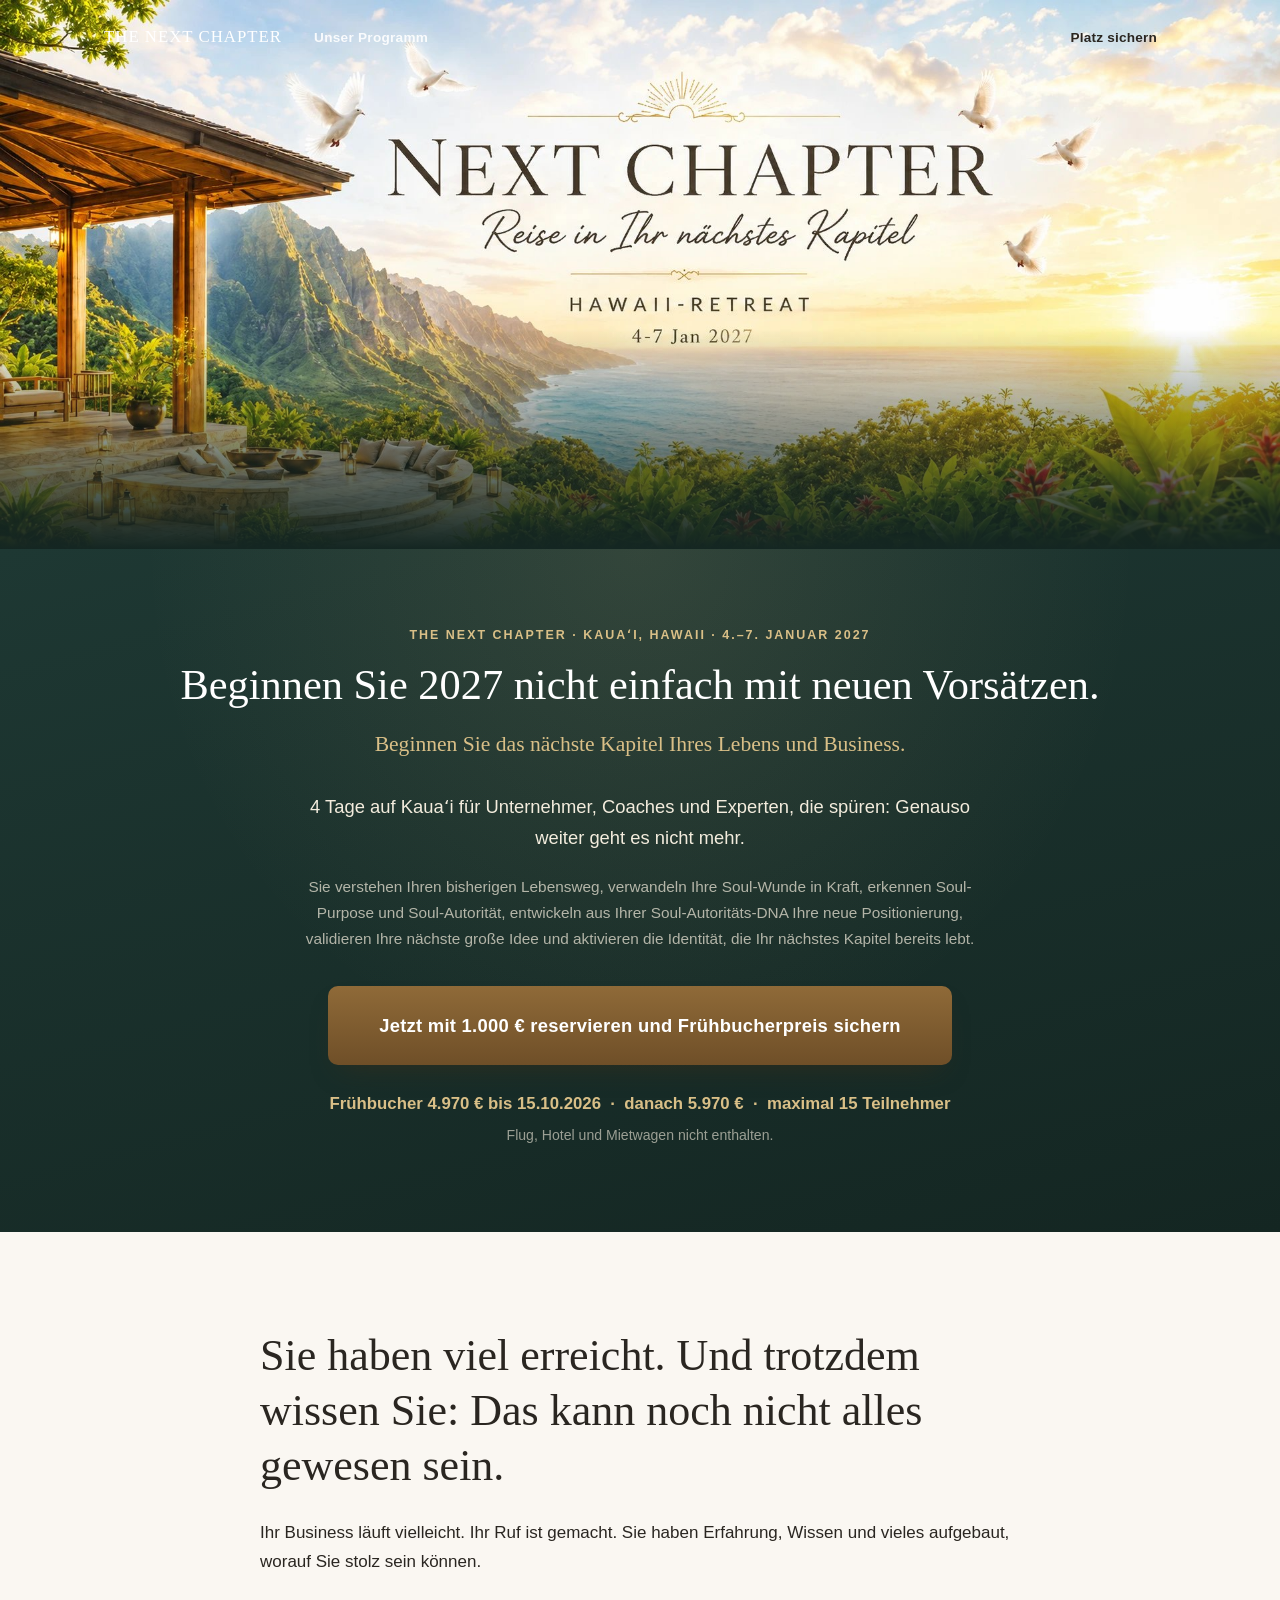
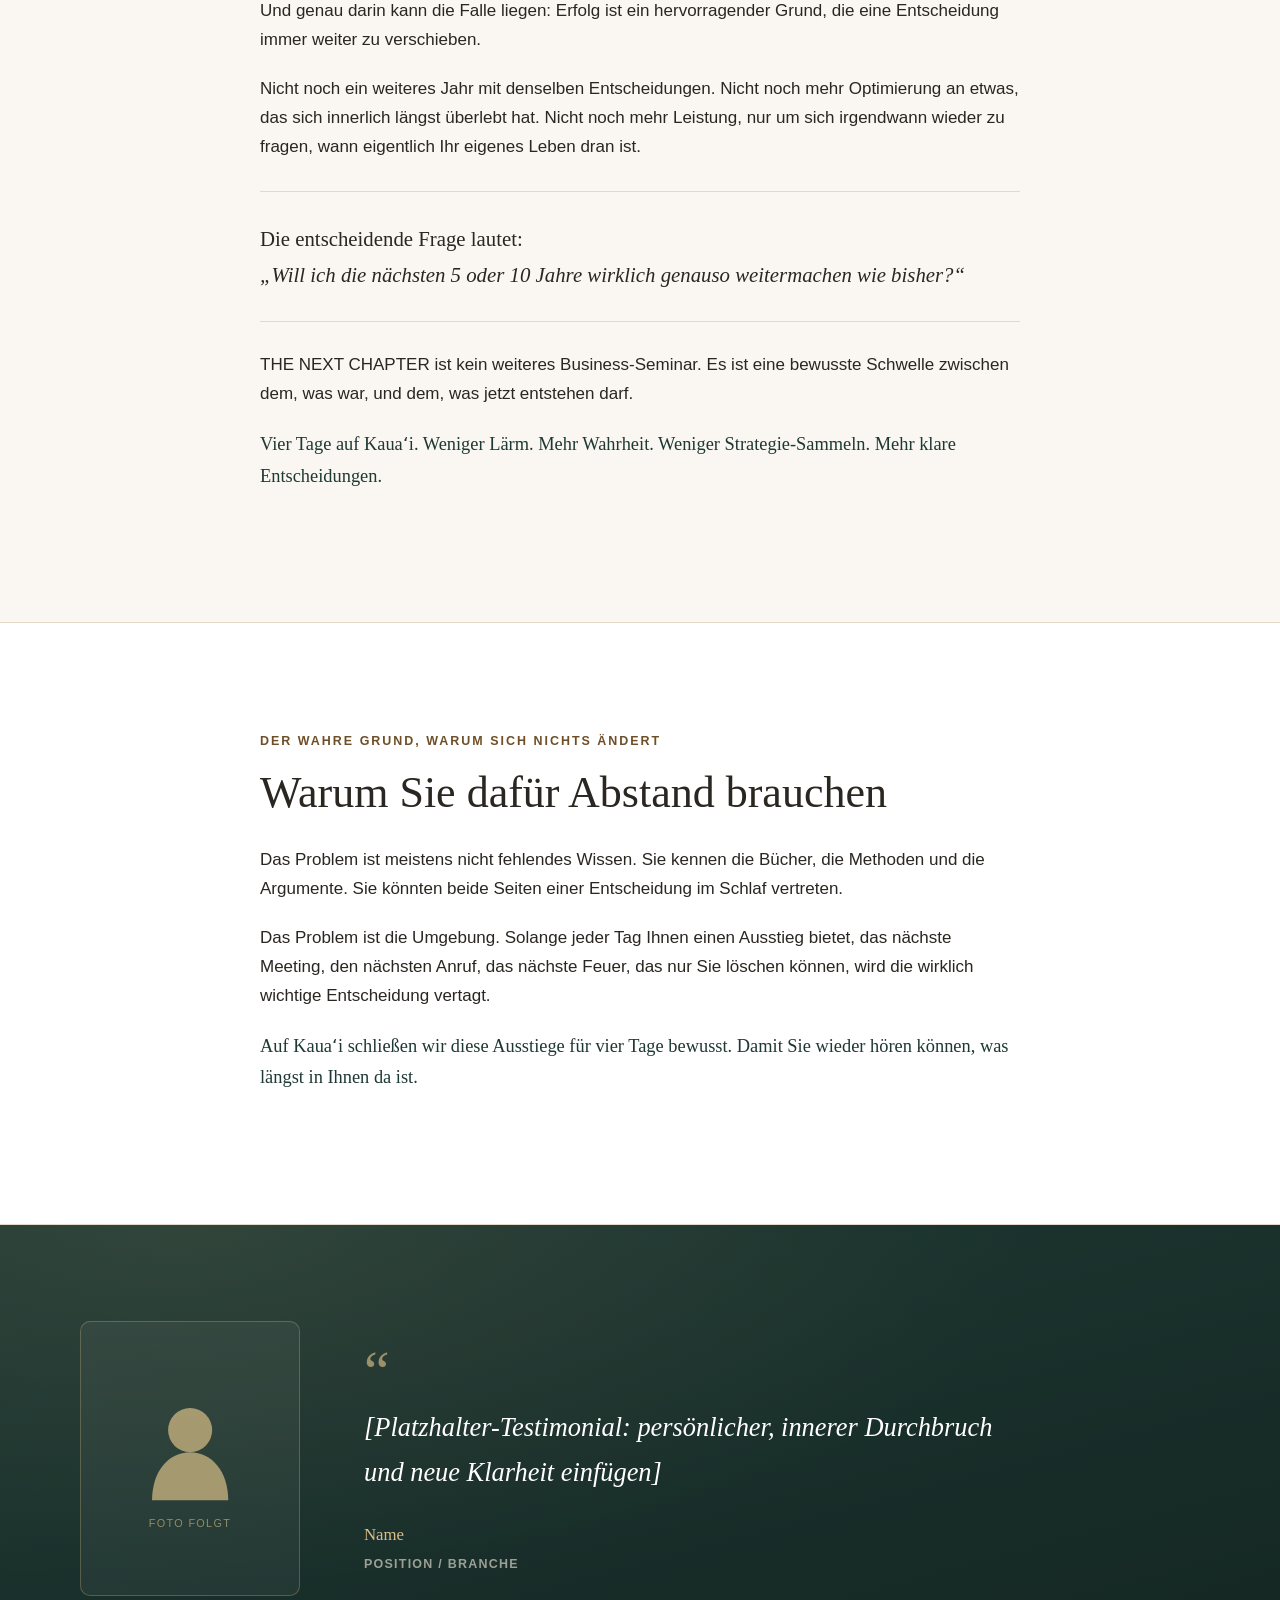
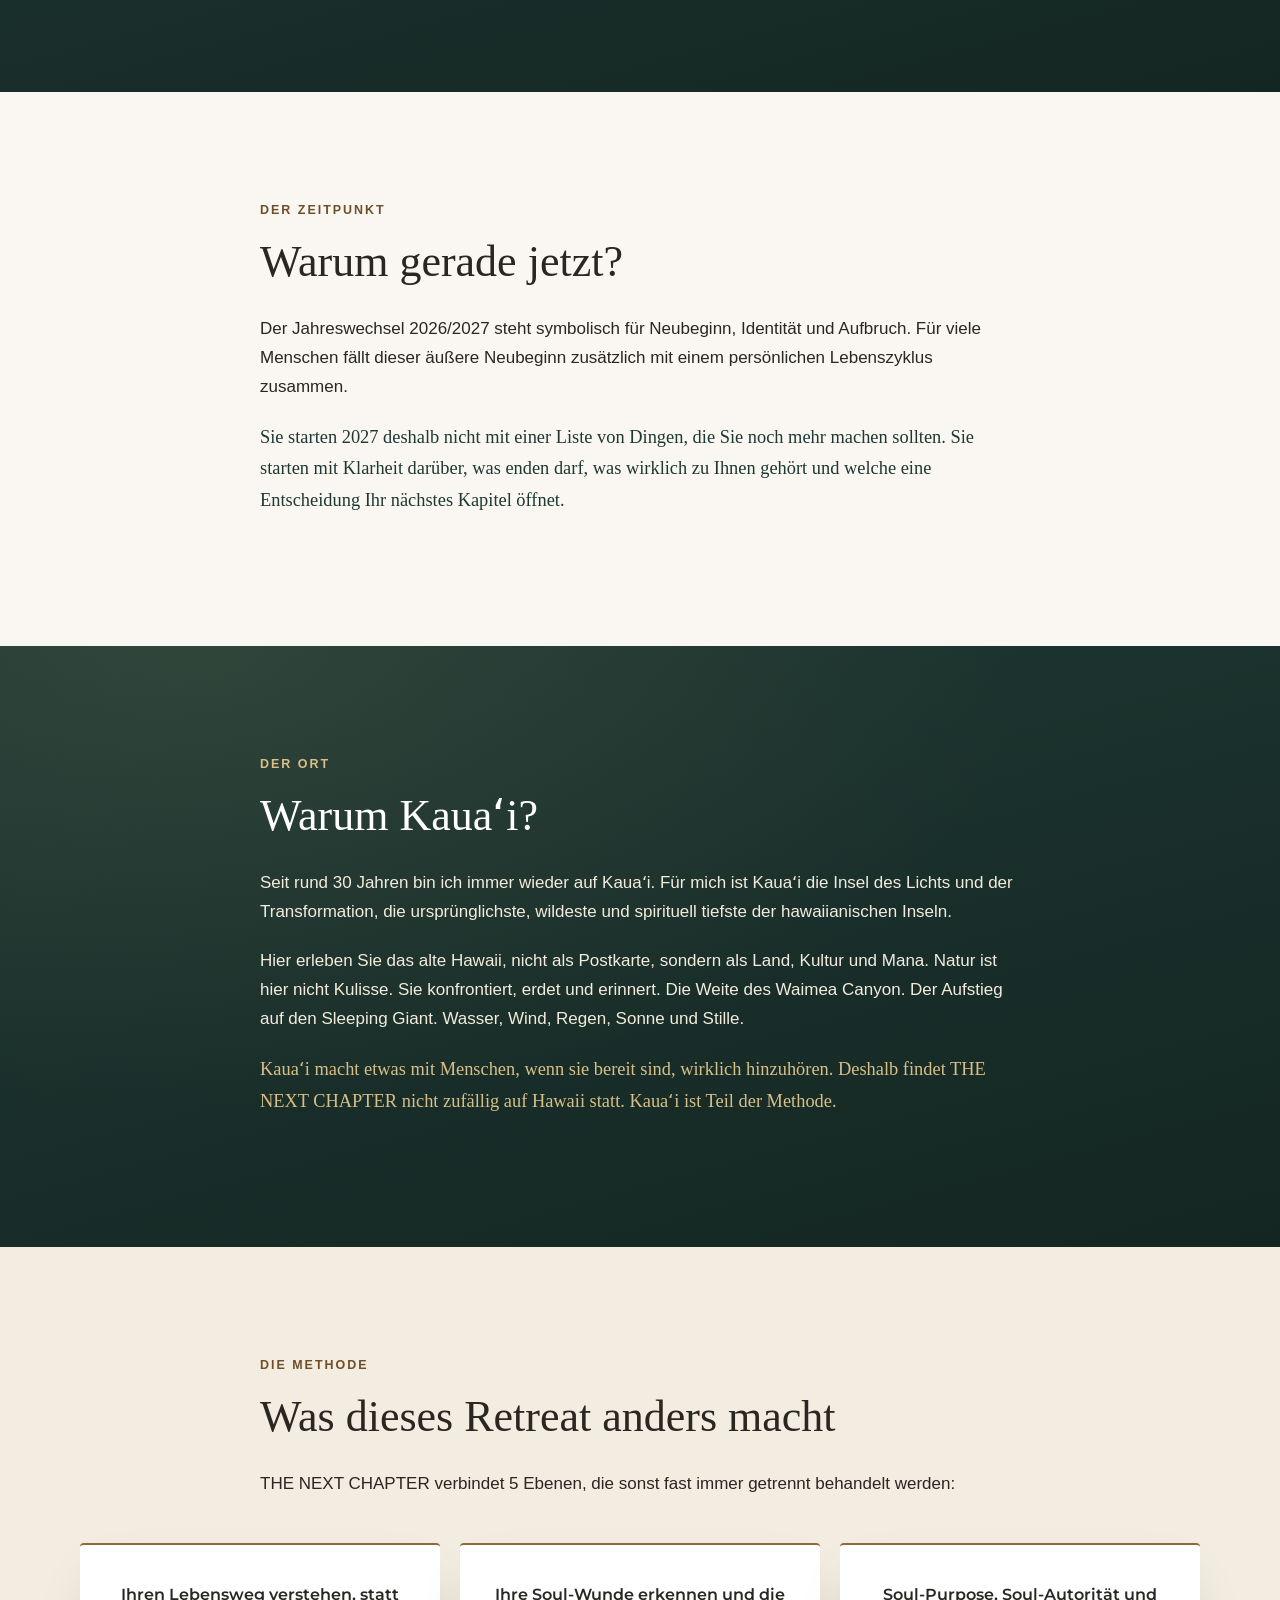
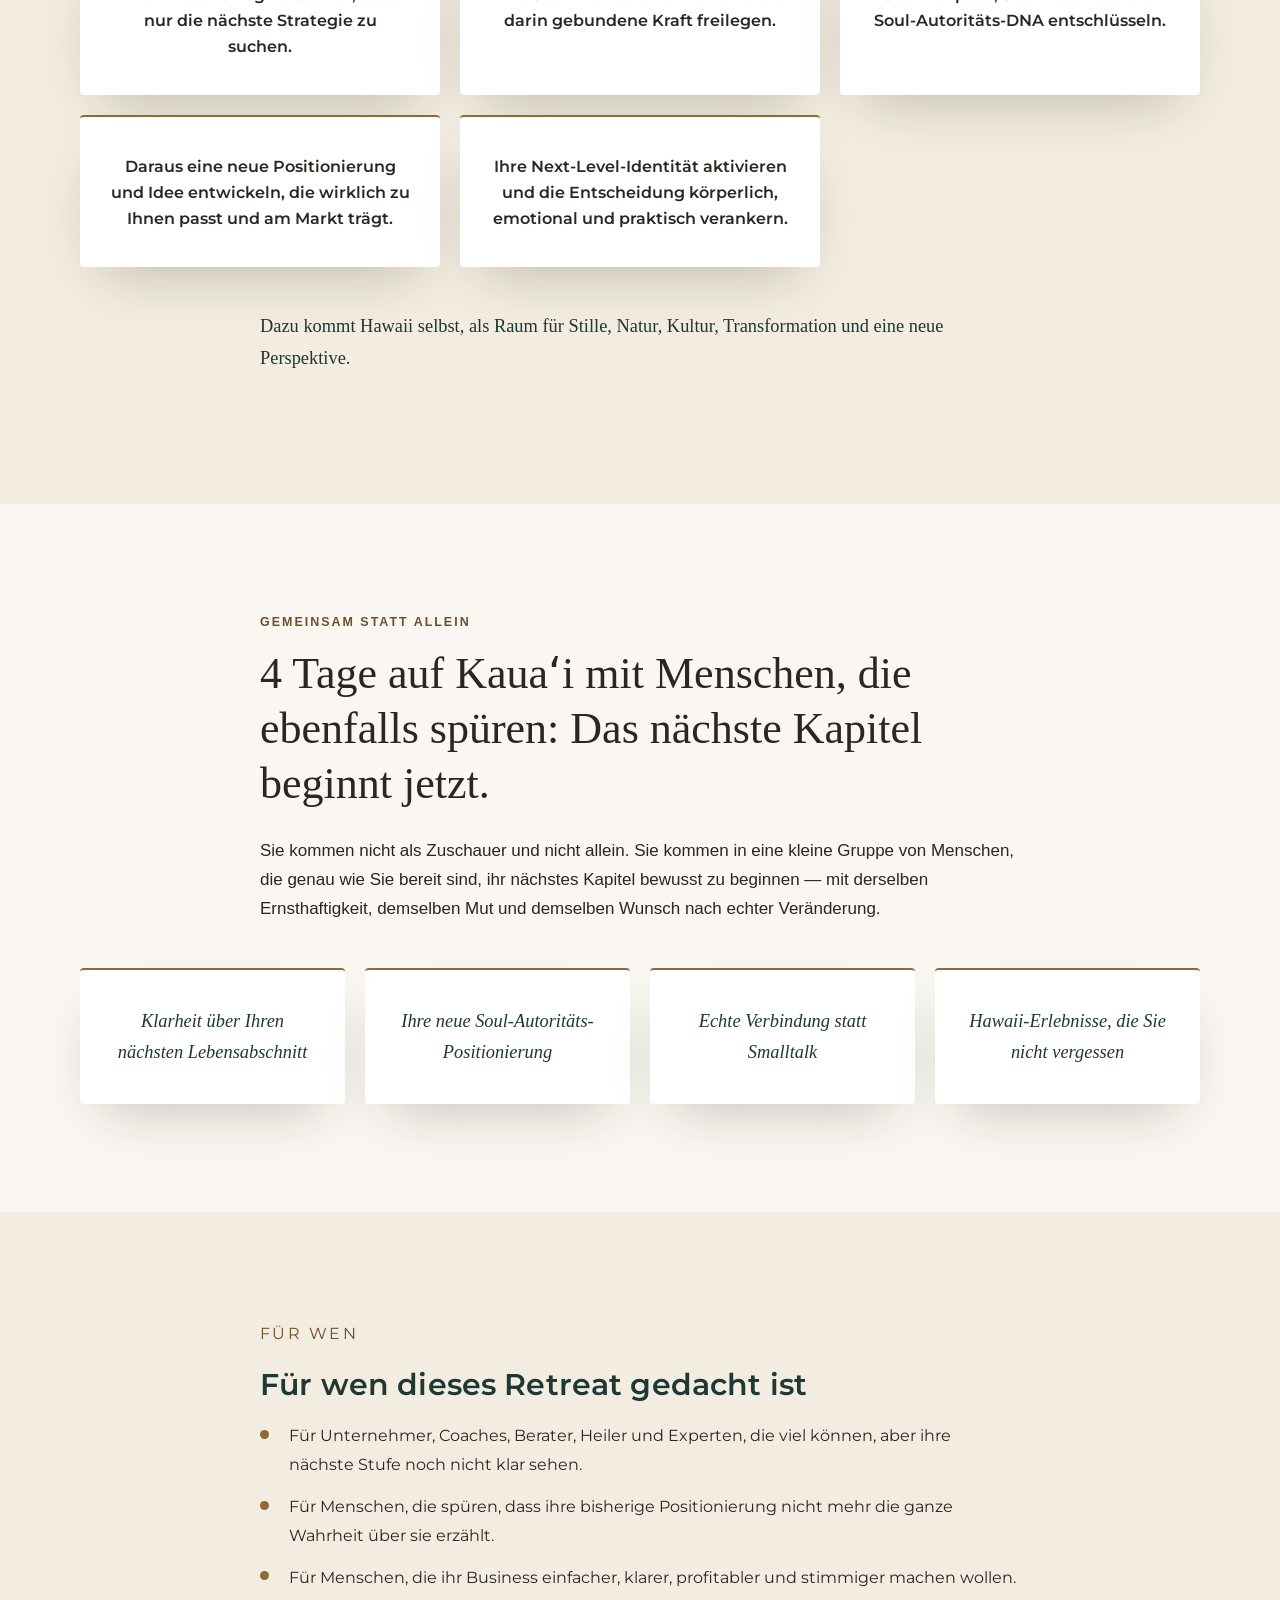
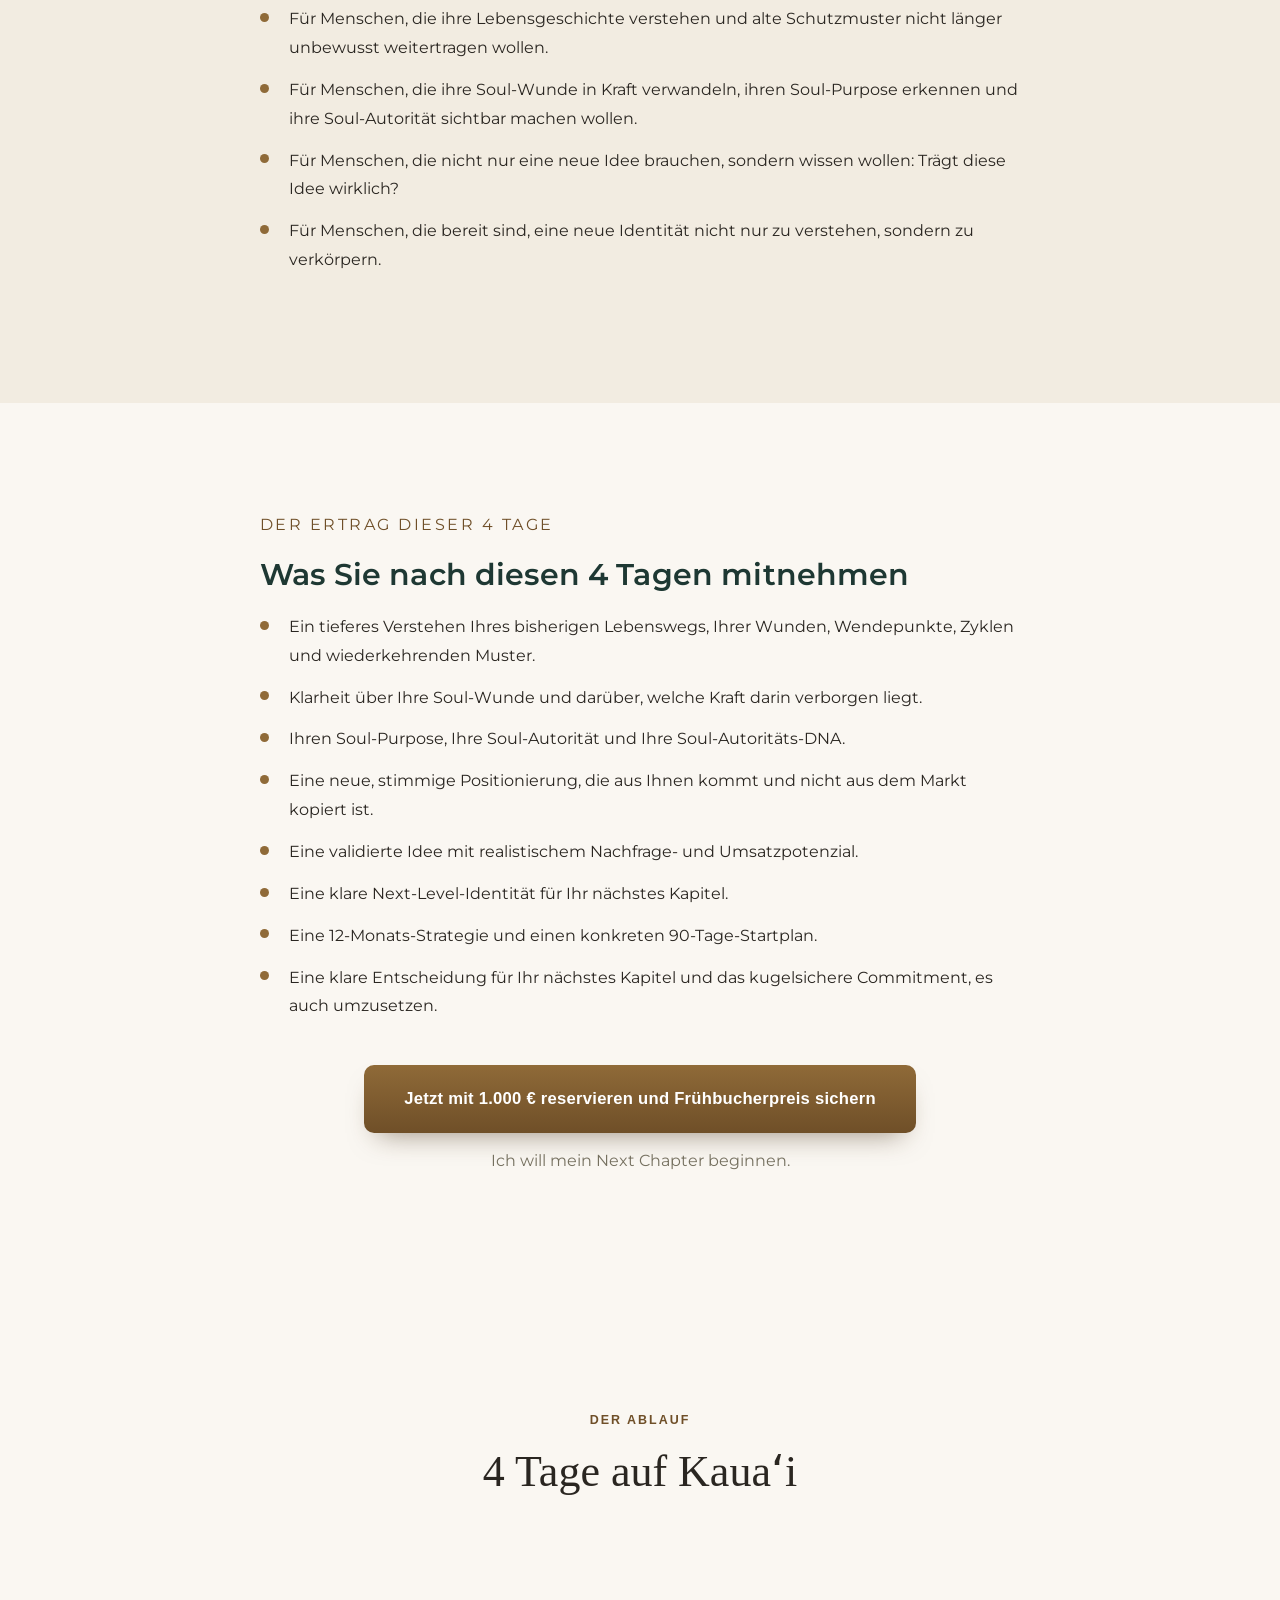
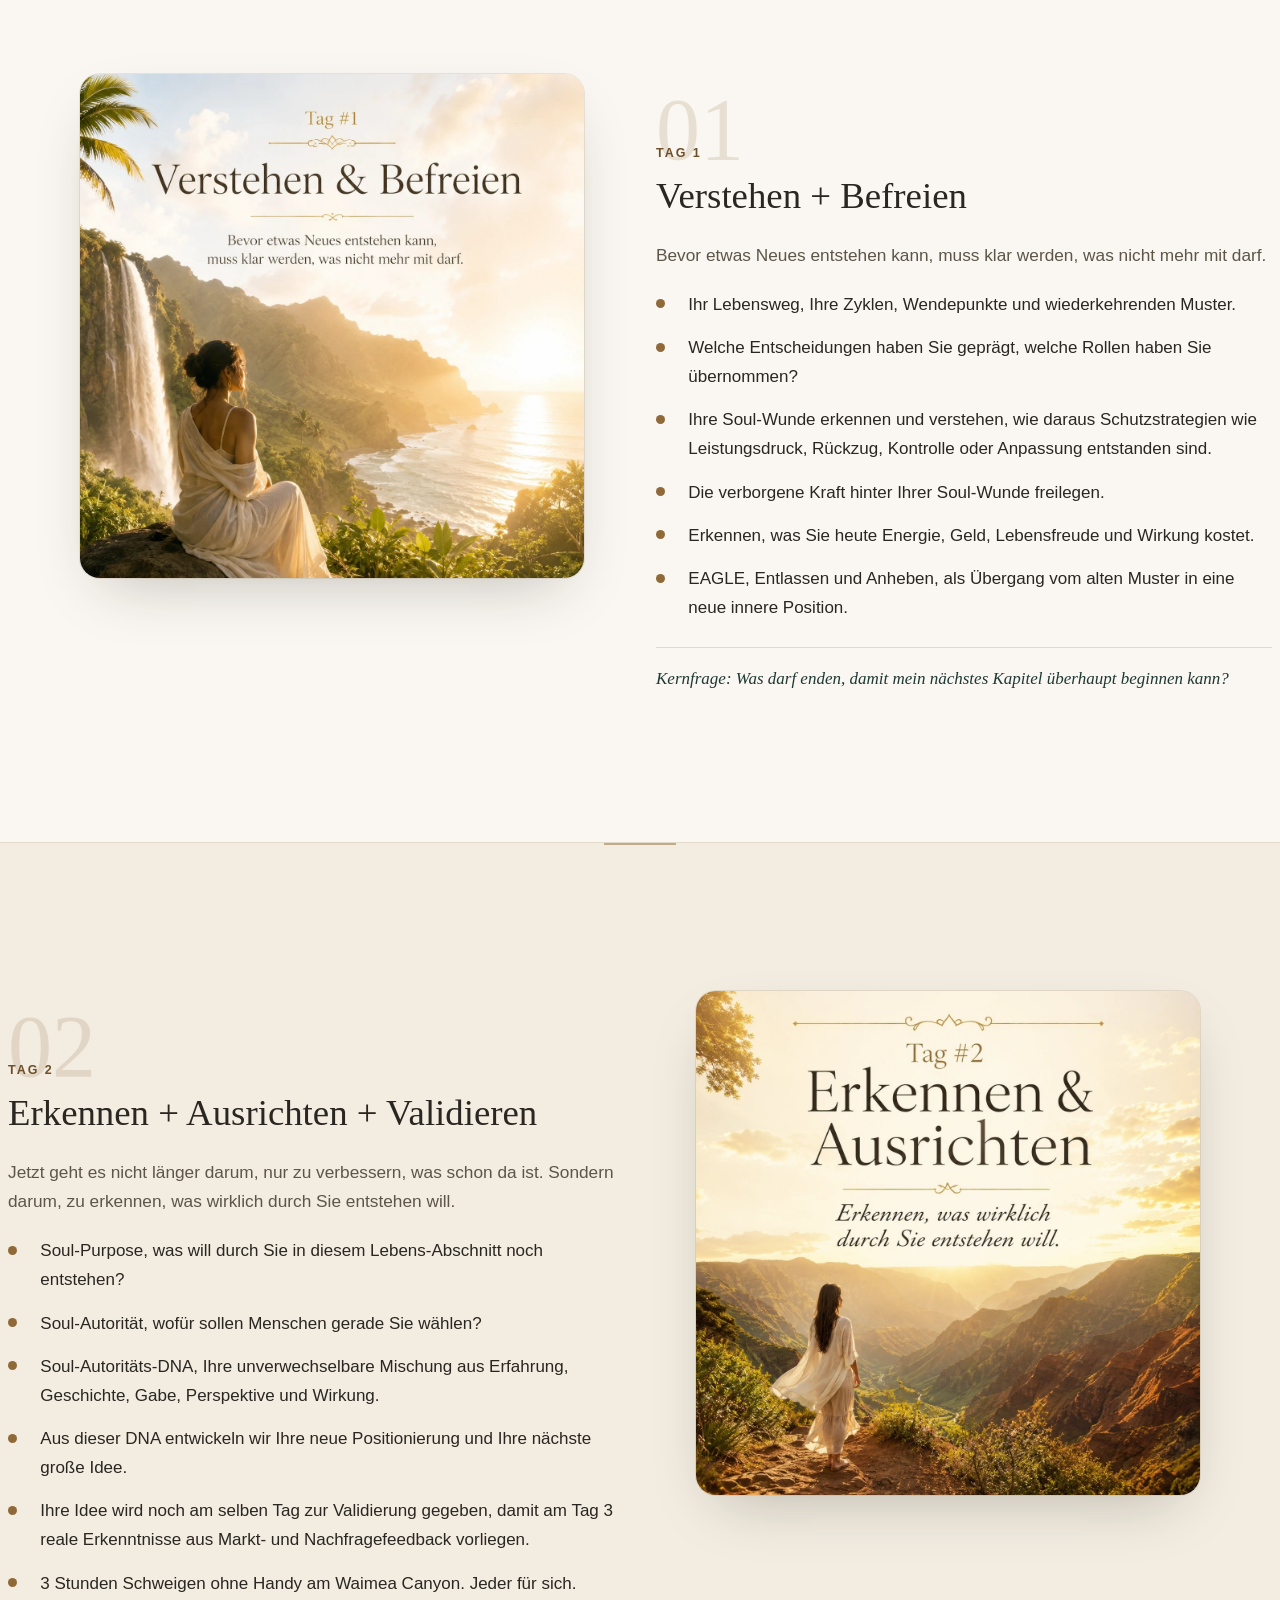
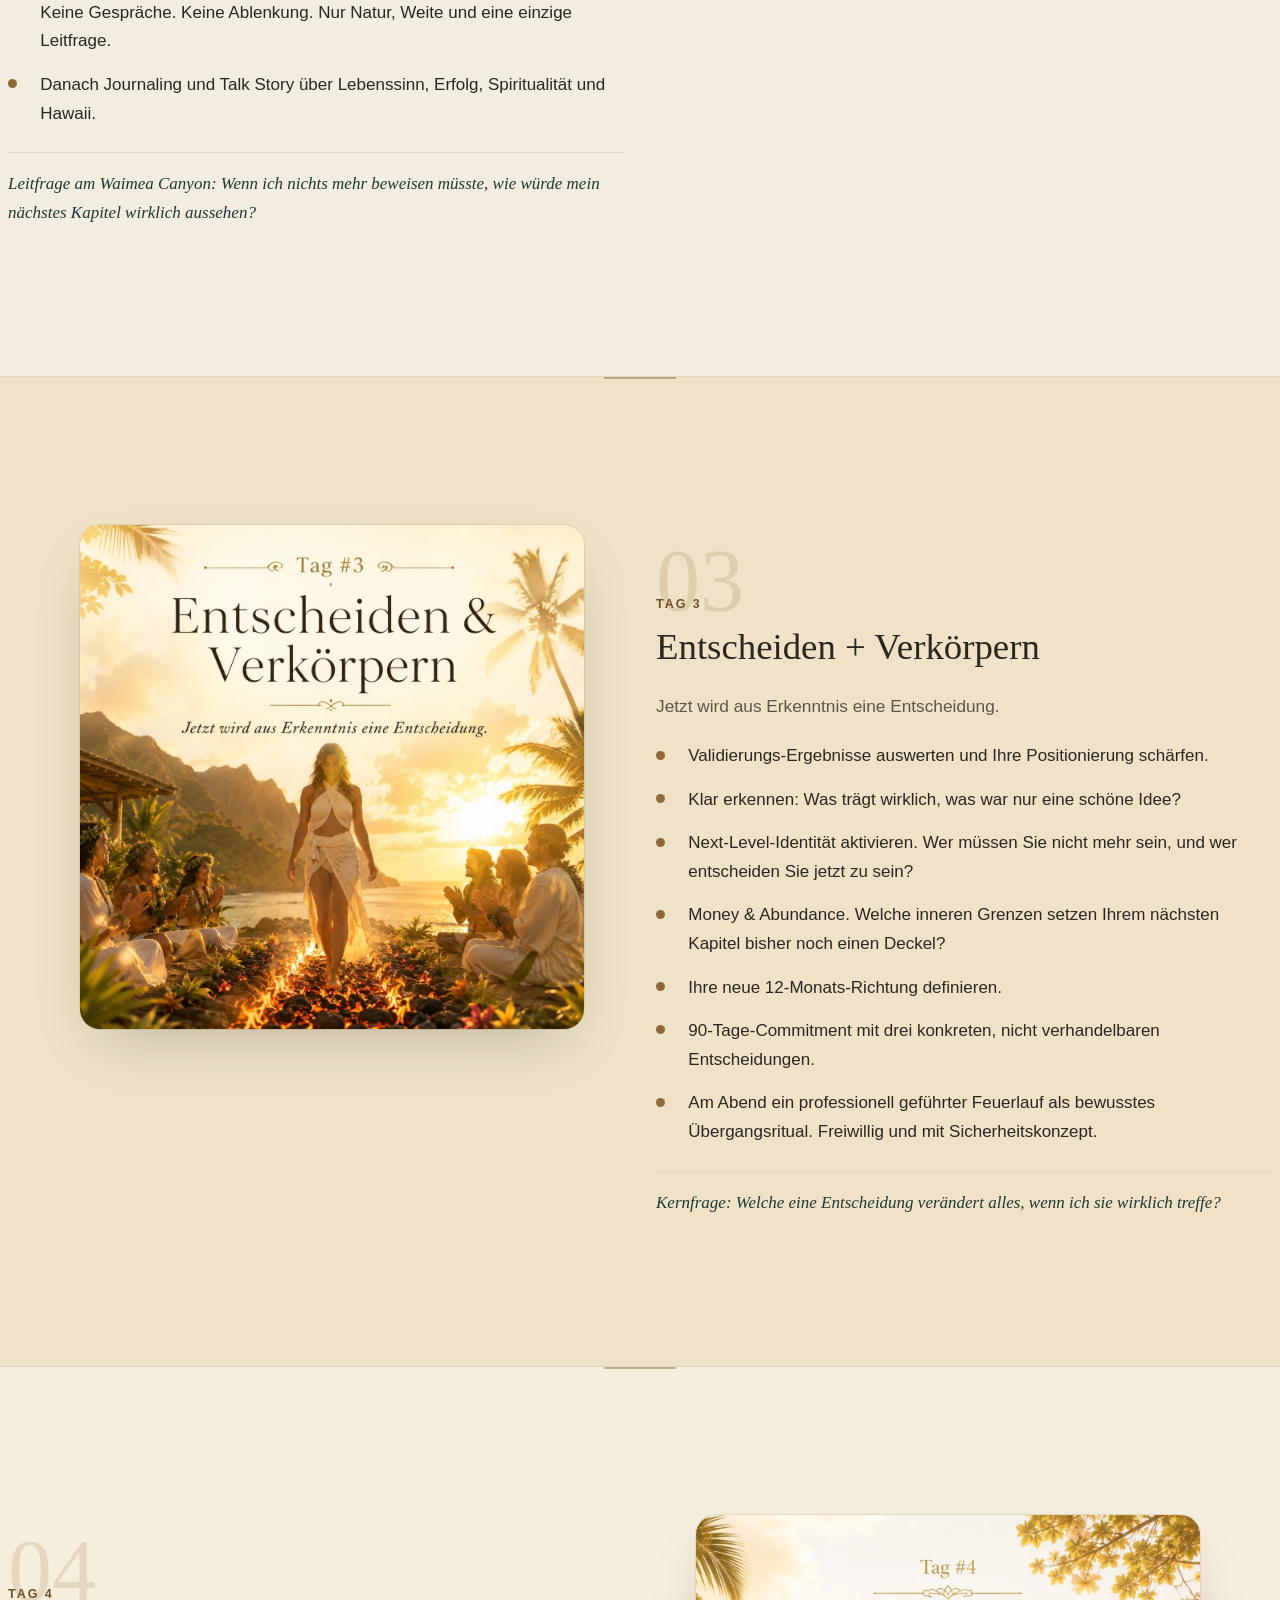
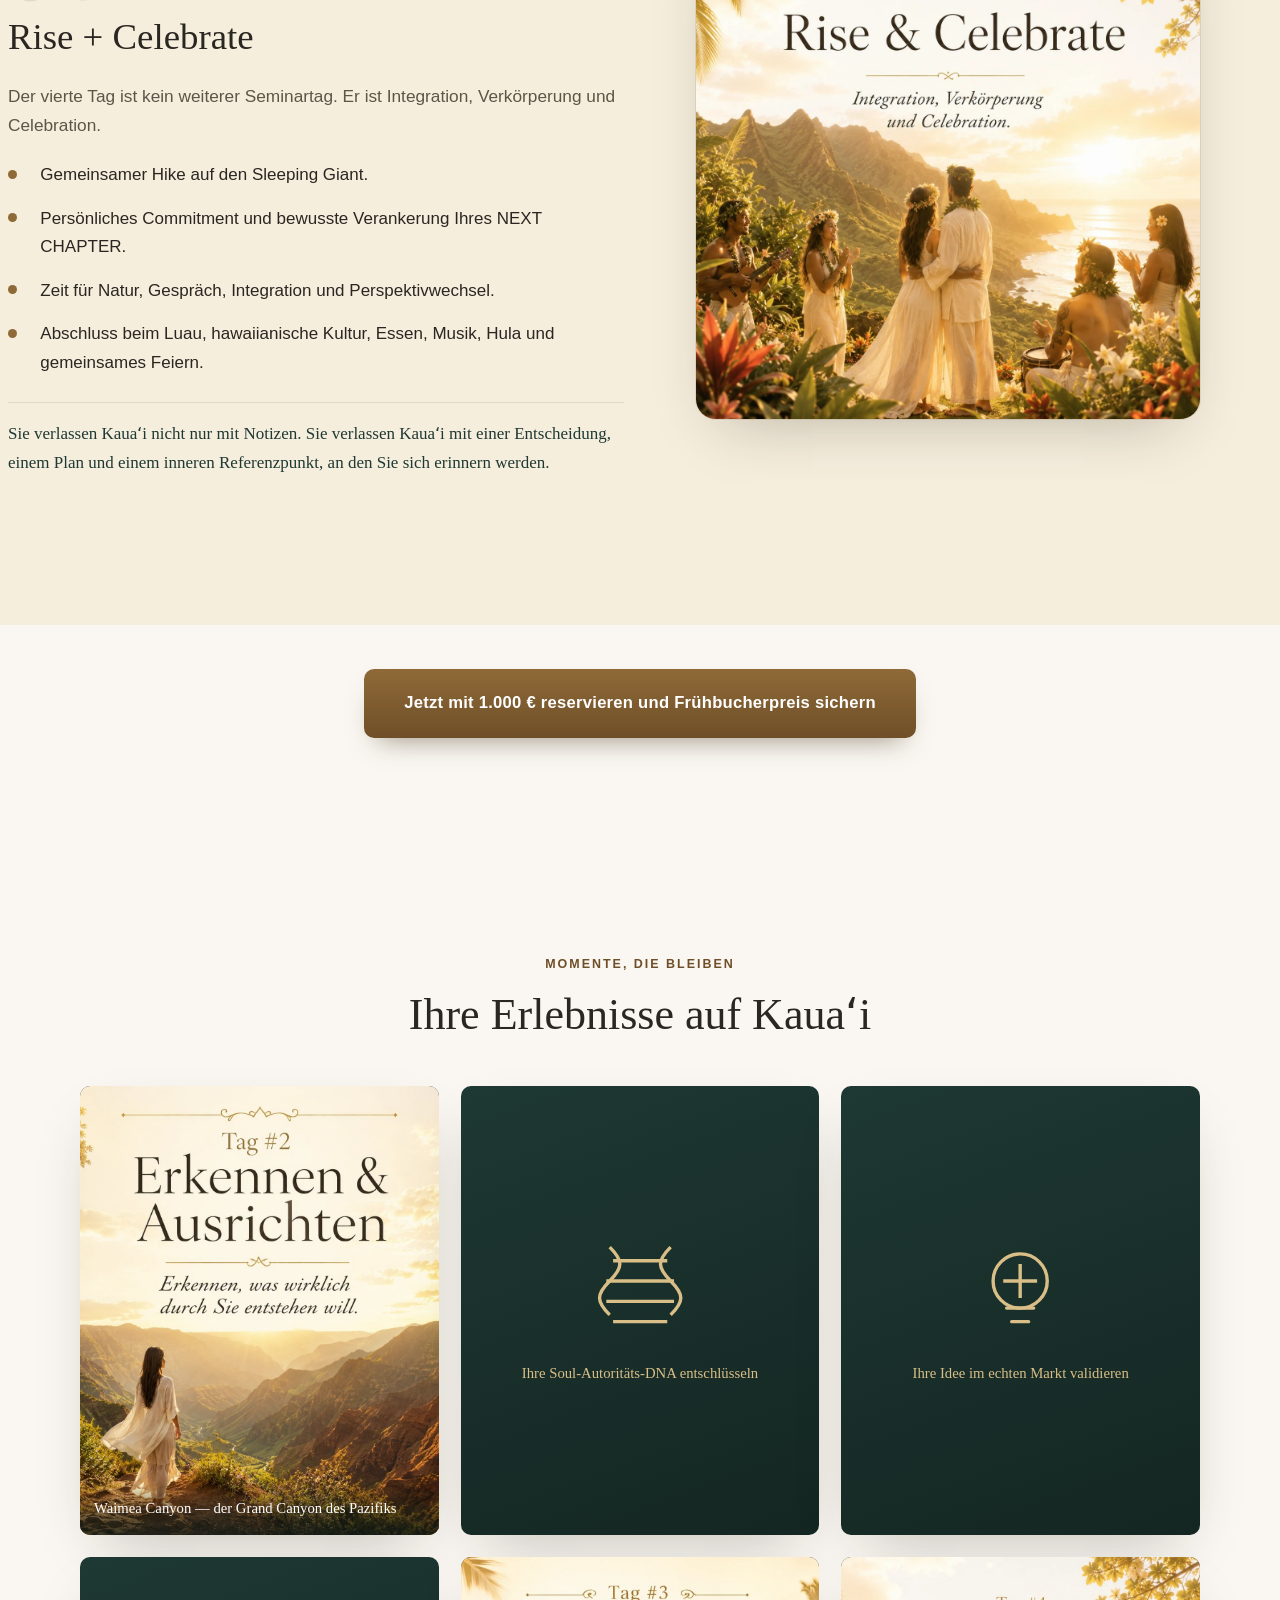
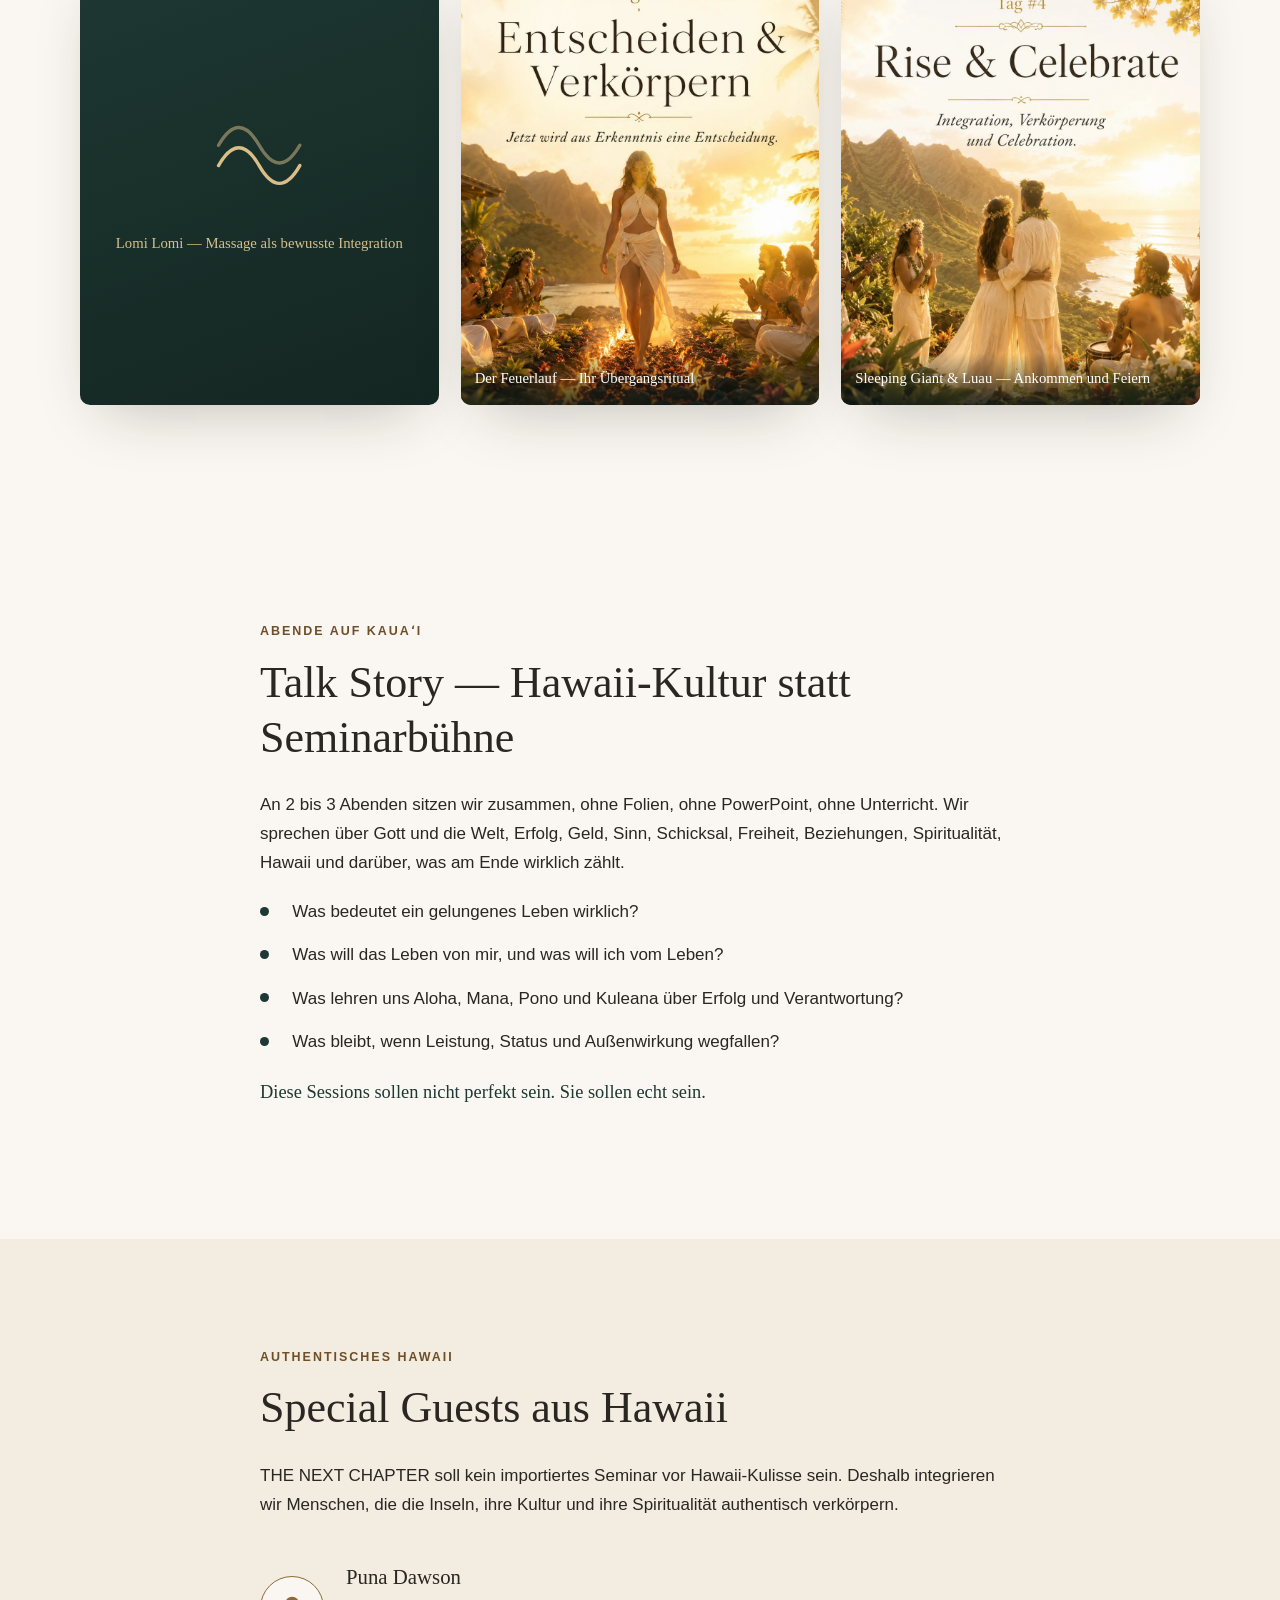
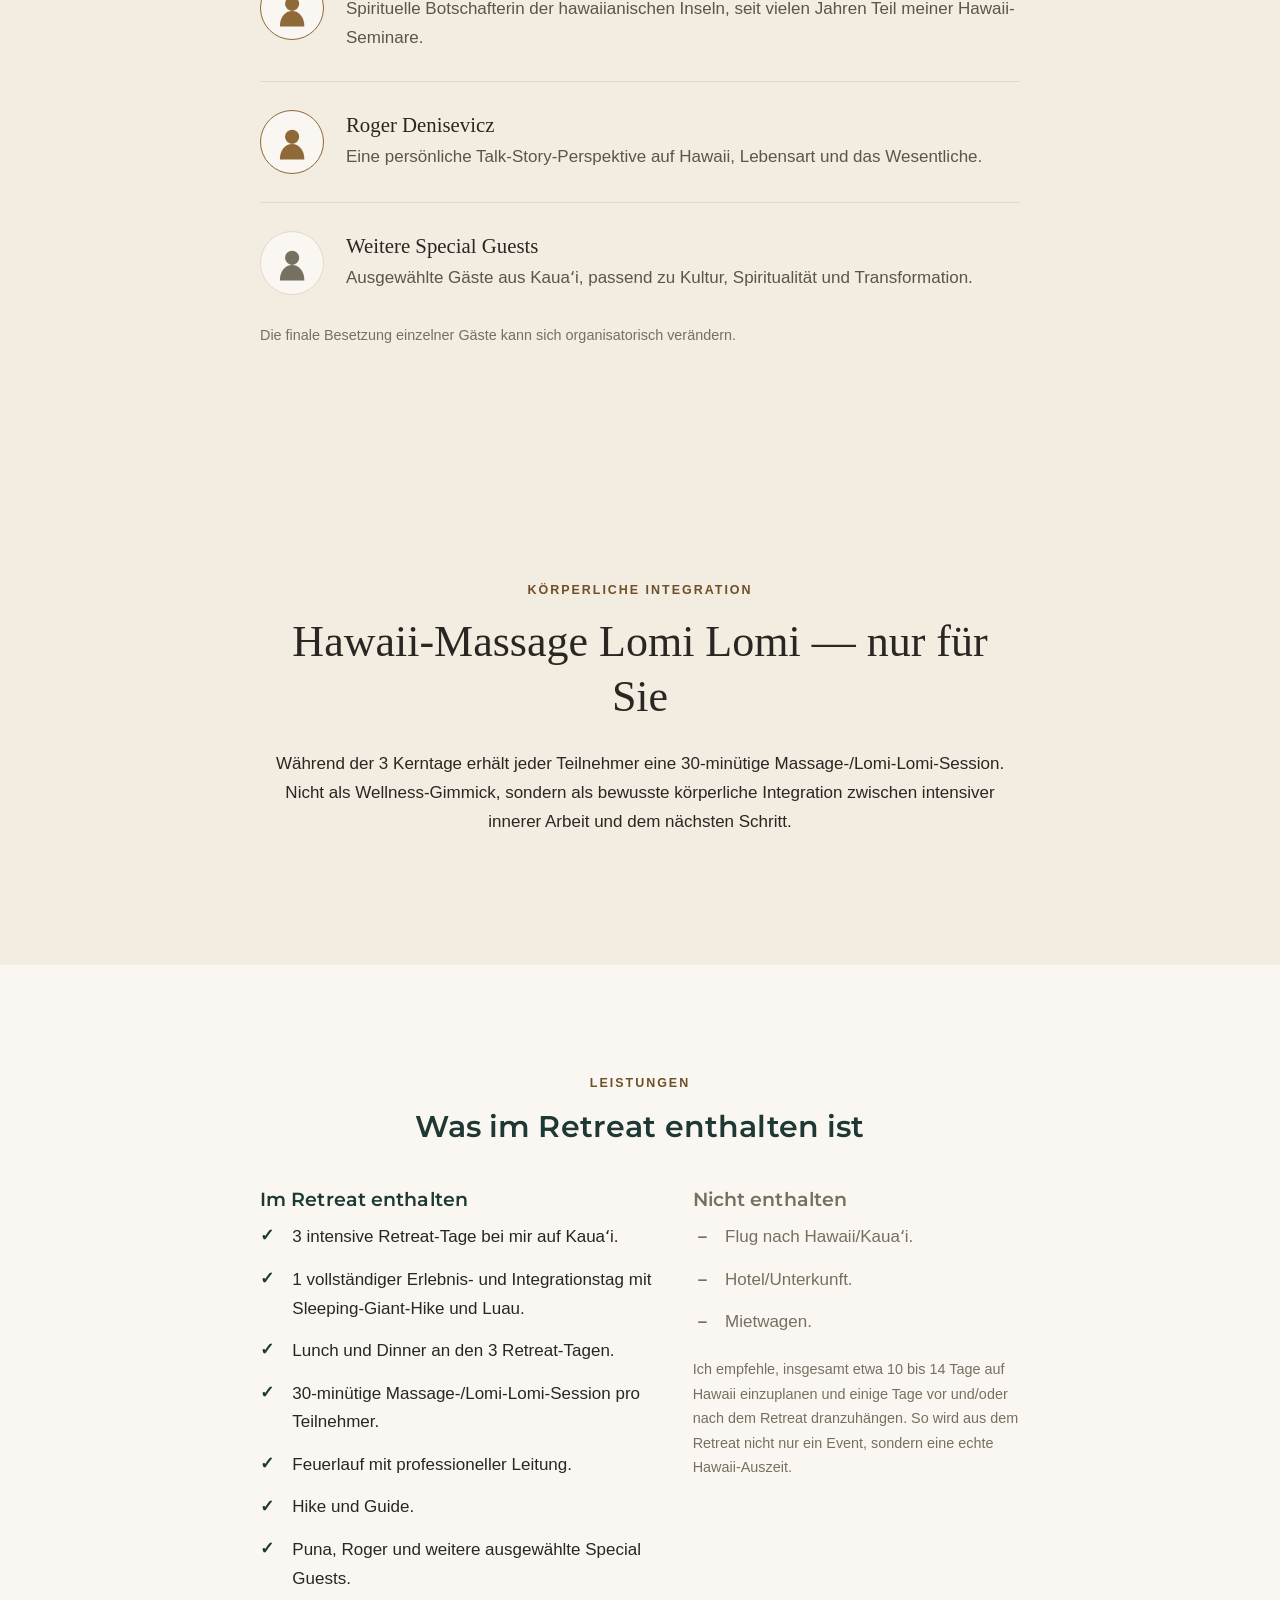
==== commit 306af77d: "Add community/paradise sections, experience tiles, and exit-intent popup Converts "Was dieses Retrea" ====
--- a/index.html
+++ b/index.html
@@ -26,7 +26,7 @@
 <link rel="preload" as="image" href="assets/hero-kauai.jpg">
 <link rel="preconnect" href="https://fonts.googleapis.com">
 <link rel="preconnect" href="https://fonts.gstatic.com" crossorigin>
-<link rel="stylesheet" href="https://fonts.googleapis.com/css2?family=Montserrat:wght@600;700&display=swap">
+<link rel="stylesheet" href="https://fonts.googleapis.com/css2?family=Montserrat:wght@400;600;700&display=swap">
 <link rel="stylesheet" href="styles.css">
 </head>
 <body>
@@ -136,27 +136,66 @@
   </section>
 
   <!-- ============ WAS ANDERS MACHT ============ -->
-  <section class="section">
+  <section class="section section--alt">
     <div class="container container--narrow">
       <p class="eyebrow">Die Methode</p>
       <h2 class="section__title">Was dieses Retreat anders macht</h2>
       <p>THE NEXT CHAPTER verbindet 5 Ebenen, die sonst fast immer getrennt behandelt werden:</p>
-      <ul class="check-list">
-        <li>Ihren Lebensweg verstehen, statt nur die nächste Strategie zu suchen.</li>
-        <li>Ihre Soul-Wunde erkennen und die darin gebundene Kraft freilegen.</li>
-        <li>Soul-Purpose, Soul-Autorität und Soul-Autoritäts-DNA entschlüsseln.</li>
-        <li>Daraus eine neue Positionierung und Idee entwickeln, die wirklich zu Ihnen passt und am Markt trägt.</li>
-        <li>Ihre Next-Level-Identität aktivieren und die Entscheidung körperlich, emotional und praktisch verankern.</li>
-      </ul>
+    </div>
+    <div class="container">
+      <div class="tiles tiles--5">
+        <div class="tile tile--functional">
+          <p class="tile__text">Ihren Lebensweg verstehen, statt nur die nächste Strategie zu suchen.</p>
+        </div>
+        <div class="tile tile--functional">
+          <p class="tile__text">Ihre Soul-Wunde erkennen und die darin gebundene Kraft freilegen.</p>
+        </div>
+        <div class="tile tile--functional">
+          <p class="tile__text">Soul-Purpose, Soul-Autorität und Soul-Autoritäts-DNA entschlüsseln.</p>
+        </div>
+        <div class="tile tile--functional">
+          <p class="tile__text">Daraus eine neue Positionierung und Idee entwickeln, die wirklich zu Ihnen passt und am Markt trägt.</p>
+        </div>
+        <div class="tile tile--functional">
+          <p class="tile__text">Ihre Next-Level-Identität aktivieren und die Entscheidung körperlich, emotional und praktisch verankern.</p>
+        </div>
+      </div>
+    </div>
+    <div class="container container--narrow tiles__followup">
       <p class="section__accent">Dazu kommt Hawaii selbst, als Raum für Stille, Natur, Kultur, Transformation und eine neue Perspektive.</p>
     </div>
   </section>
 
+  <!-- ============ PARADIES / COMMUNITY-GEFÜHL ============ -->
+  <section class="section">
+    <div class="container container--narrow">
+      <p class="eyebrow">Gemeinsam statt allein</p>
+      <h2 class="section__title">4 Tage auf Kauaʻi mit Menschen, die ebenfalls spüren: Das nächste Kapitel beginnt jetzt.</h2>
+      <p>Sie kommen nicht als Zuschauer und nicht allein. Sie kommen in eine kleine Gruppe von Menschen, die genau wie Sie bereit sind, ihr nächstes Kapitel bewusst zu beginnen — mit derselben Ernsthaftigkeit, demselben Mut und demselben Wunsch nach echter Veränderung.</p>
+    </div>
+    <div class="container">
+      <div class="tiles tiles--4">
+        <div class="tile tile--emotional">
+          <p class="tile__text">Klarheit über Ihren nächsten Lebensabschnitt</p>
+        </div>
+        <div class="tile tile--emotional">
+          <p class="tile__text">Ihre neue Soul-Autoritäts-Positionierung</p>
+        </div>
+        <div class="tile tile--emotional">
+          <p class="tile__text">Echte Verbindung statt Smalltalk</p>
+        </div>
+        <div class="tile tile--emotional">
+          <p class="tile__text">Hawaii-Erlebnisse, die Sie nicht vergessen</p>
+        </div>
+      </div>
+    </div>
+  </section>
+
   <!-- ============ ZIELGRUPPE ============ -->
-  <section class="section section--alt">
+  <section class="section section--alt section--functional-copy">
     <div class="container container--narrow">
       <p class="eyebrow">Für wen</p>
-      <h2 class="section__title">Für wen dieses Retreat gedacht ist</h2>
+      <h2 class="heading--functional">Für wen dieses Retreat gedacht ist</h2>
       <ul class="check-list">
         <li>Für Unternehmer, Coaches, Berater, Heiler und Experten, die viel können, aber ihre nächste Stufe noch nicht klar sehen.</li>
         <li>Für Menschen, die spüren, dass ihre bisherige Positionierung nicht mehr die ganze Wahrheit über sie erzählt.</li>
@@ -170,10 +209,10 @@
   </section>
 
   <!-- ============ ERGEBNISSE ============ -->
-  <section class="section" id="ergebnisse">
+  <section class="section section--functional-copy" id="ergebnisse">
     <div class="container container--narrow">
       <p class="eyebrow">Der Ertrag dieser 4 Tage</p>
-      <h2 class="section__title">Was Sie nach diesen 4 Tagen mitnehmen</h2>
+      <h2 class="heading--functional">Was Sie nach diesen 4 Tagen mitnehmen</h2>
       <ul class="check-list">
         <li>Ein tieferes Verstehen Ihres bisherigen Lebenswegs, Ihrer Wunden, Wendepunkte, Zyklen und wiederkehrenden Muster.</li>
         <li>Klarheit über Ihre Soul-Wunde und darüber, welche Kraft darin verborgen liegt.</li>
@@ -301,6 +340,55 @@
     <div class="container">
       <div class="cta-block">
         <a href="DIGISTORE24-LINK-HIER" class="btn btn--primary">Jetzt mit 1.000 € reservieren und Frühbucherpreis sichern</a>
+      </div>
+    </div>
+  </section>
+
+  <!-- ============ VISUELLE ERLEBNIS-KACHELN ============ -->
+  <section class="section" id="erlebnisse">
+    <div class="container container--narrow">
+      <p class="eyebrow eyebrow--center">Momente, die bleiben</p>
+      <h2 class="section__title section__title--center">Ihre Erlebnisse auf Kauaʻi</h2>
+    </div>
+    <div class="container">
+      <div class="exp-tiles">
+        <figure class="exp-tile">
+          <img src="assets/day-2.jpg" alt="Blick über den Waimea Canyon auf Kauaʻi" loading="lazy">
+          <figcaption class="exp-tile__caption">Waimea Canyon — der Grand Canyon des Pazifiks</figcaption>
+        </figure>
+        <figure class="exp-tile exp-tile--concept">
+          <svg class="exp-tile__icon" viewBox="0 0 64 64" aria-hidden="true">
+            <path d="M14 6c8 8 8 12 0 20s-8 12 0 20M50 6c-8 8-8 12 0 20s8 12 0 20" fill="none" stroke="currentColor" stroke-width="2"/>
+            <line x1="16" y1="14" x2="48" y2="14" stroke="currentColor" stroke-width="2"/>
+            <line x1="12" y1="26" x2="52" y2="26" stroke="currentColor" stroke-width="2"/>
+            <line x1="12" y1="38" x2="52" y2="38" stroke="currentColor" stroke-width="2"/>
+            <line x1="16" y1="50" x2="48" y2="50" stroke="currentColor" stroke-width="2"/>
+          </svg>
+          <figcaption class="exp-tile__caption">Ihre Soul-Autoritäts-DNA entschlüsseln</figcaption>
+        </figure>
+        <figure class="exp-tile exp-tile--concept">
+          <svg class="exp-tile__icon" viewBox="0 0 64 64" aria-hidden="true">
+            <circle cx="32" cy="26" r="16" fill="none" stroke="currentColor" stroke-width="2"/>
+            <path d="M24 42h16M27 50h10" stroke="currentColor" stroke-width="2" stroke-linecap="round"/>
+            <path d="M32 16v20M22 26h20" stroke="currentColor" stroke-width="2"/>
+          </svg>
+          <figcaption class="exp-tile__caption">Ihre Idee im echten Markt validieren</figcaption>
+        </figure>
+        <figure class="exp-tile exp-tile--concept">
+          <svg class="exp-tile__icon" viewBox="0 0 64 64" aria-hidden="true">
+            <path d="M8 34c8-14 16-14 24 0s16 14 24 0" fill="none" stroke="currentColor" stroke-width="2" stroke-linecap="round"/>
+            <path d="M8 22c8-14 16-14 24 0s16 14 24 0" fill="none" stroke="currentColor" stroke-width="2" stroke-linecap="round" opacity="0.5"/>
+          </svg>
+          <figcaption class="exp-tile__caption">Lomi Lomi — Massage als bewusste Integration</figcaption>
+        </figure>
+        <figure class="exp-tile">
+          <img src="assets/day-3.jpg" alt="Feuerlauf am Strand auf Kauaʻi" loading="lazy">
+          <figcaption class="exp-tile__caption">Der Feuerlauf — Ihr Übergangsritual</figcaption>
+        </figure>
+        <figure class="exp-tile">
+          <img src="assets/day-4.jpg" alt="Sleeping-Giant-Hike und Luau-Feier auf Kauaʻi" loading="lazy">
+          <figcaption class="exp-tile__caption">Sleeping Giant &amp; Luau — Ankommen und Feiern</figcaption>
+        </figure>
       </div>
     </div>
   </section>
@@ -474,12 +562,14 @@
     </div>
   </section>
 
-  <!-- ============ WARUM NUR 15 ============ -->
+  <!-- ============ WARUM NUR 15 / COMMUNITY ============ -->
   <section class="section">
     <div class="container container--narrow">
       <p class="eyebrow">Bewusst klein gehalten</p>
-      <h2 class="section__title">Warum nur 15 Teilnehmer?</h2>
+      <h2 class="section__title">15 Menschen. Keine Masse. Keine Zuschauer.</h2>
+      <p class="section-subline">Vier Tage mit Menschen, die ebenfalls bereit sind, etwas in ihrem Leben wirklich zu verändern.</p>
       <p>Weil dieses Retreat keine anonyme Großveranstaltung werden soll. Ich möchte Sie kennen. Ich möchte mitbekommen, woran Sie arbeiten. Ich möchte Raum für persönliche Fragen, Hot Seats, echte Gespräche und individuelle Momente haben.</p>
+      <p>Es geht um echte Gespräche statt Small Talk, um Nähe statt Distanz — und um das gemeinsame Erleben von Kauaʻi, das verbindet wie kaum etwas anderes. Sie kommen als 15 Fremde an. Sie reisen nicht mehr als Fremde ab.</p>
       <p class="section__accent">15 Plätze sind kein Marketing-Trick. Es ist die Grenze, bei der THE NEXT CHAPTER für mich noch das bleibt, was es sein soll: persönlich, intensiv und tief.</p>
     </div>
   </section>
@@ -596,6 +686,33 @@
   <a href="DIGISTORE24-LINK-HIER" class="btn btn--primary btn--sticky">Platz mit 1.000 € sichern</a>
 </div>
 
+<!-- ============ EXIT-INTENT POPUP ============ -->
+<div class="exit-popup" id="exitPopup" hidden>
+  <div class="exit-popup__overlay" data-close></div>
+  <div class="exit-popup__panel" role="dialog" aria-modal="true" aria-labelledby="exitPopupTitle">
+    <button type="button" class="exit-popup__close" data-close aria-label="Schließen">&times;</button>
+
+    <div class="exit-popup__body" id="exitPopupBody">
+      <p class="eyebrow eyebrow--center">Bevor Sie gehen</p>
+      <h2 id="exitPopupTitle" class="exit-popup__title">Ihr nächstes Kapitel muss nicht heute beginnen — aber die Informationen dazu sollten Sie schon haben.</h2>
+      <p class="exit-popup__text">Tragen Sie sich ein und erhalten Sie alle Details zu THE NEXT CHAPTER: Ablauf, Termine, Investition und Ihren Frühbucherplatz.</p>
+      <form class="exit-popup__form" id="exitPopupForm">
+        <input type="text" name="firstname" class="exit-popup__input" placeholder="Vorname" autocomplete="given-name" required>
+        <input type="email" name="email" class="exit-popup__input" placeholder="E-Mail-Adresse" autocomplete="email" required>
+        <input type="tel" name="phone" class="exit-popup__input" placeholder="Telefon (optional)" autocomplete="tel">
+        <button type="submit" class="btn btn--primary exit-popup__submit">Ja, ich will die Infos zu The Next Chapter</button>
+      </form>
+      <p class="exit-popup__privacy">Mit dem Absenden stimmen Sie unserer <a href="datenschutz.html">Datenschutzerklärung</a> zu. Kein Spam, jederzeit abbestellbar.</p>
+    </div>
+
+    <div class="exit-popup__success" id="exitPopupSuccess" hidden>
+      <p class="eyebrow eyebrow--center">Danke</p>
+      <h2 class="exit-popup__title">Sie sind dabei.</h2>
+      <p class="exit-popup__text">Wir melden uns in Kürze mit allen Details zu THE NEXT CHAPTER bei Ihnen.</p>
+    </div>
+  </div>
+</div>
+
 <script src="script.js"></script>
 </body>
 </html>
--- a/styles.css
+++ b/styles.css
@@ -150,6 +150,24 @@
 }
 .section__accent--on-dark { color: var(--color-gold-light); }
 
+.section-subline {
+  font-family: var(--font-serif);
+  font-style: italic;
+  font-size: clamp(1.05rem, 0.9rem + 0.5vw, 1.25rem);
+  color: var(--color-gold-deep);
+  margin-top: -0.6em;
+  margin-bottom: 1.3em;
+}
+
+/* Functional body copy — Montserrat Regular, generous line-height */
+.section--functional-copy p,
+.section--functional-copy li {
+  font-family: var(--font-functional);
+  font-weight: 400;
+  font-size: 0.97rem;
+  line-height: 1.85;
+}
+
 /* Generic light-on-dark text helper for premium islands */
 .text--on-dark { color: var(--color-cream-text); }
 
@@ -420,6 +438,44 @@
 }
 .check-list--quiet li::before { background: var(--color-teal-deep); }
 
+/* ---------- Premium tiles — white fields on warm sand ---------- */
+.tiles {
+  display: grid;
+  gap: 20px;
+  margin-top: 44px;
+}
+.tiles__followup { margin-top: 44px; }
+@media (min-width: 640px) {
+  .tiles--4, .tiles--5 { grid-template-columns: repeat(2, 1fr); }
+}
+@media (min-width: 980px) {
+  .tiles--4 { grid-template-columns: repeat(4, 1fr); }
+  .tiles--5 { grid-template-columns: repeat(3, 1fr); }
+}
+.tile {
+  background: var(--color-white);
+  border-top: 2px solid var(--color-gold);
+  border-radius: 4px;
+  padding: 36px 30px;
+  box-shadow: var(--shadow-soft);
+  text-align: center;
+}
+.tile--emotional .tile__text {
+  font-family: var(--font-serif);
+  font-style: italic;
+  font-size: 1.15rem;
+  color: var(--color-teal-deep);
+  margin: 0;
+}
+.tile--functional .tile__text {
+  font-family: var(--font-functional);
+  font-weight: 600;
+  font-size: 1.02rem;
+  line-height: 1.6;
+  color: var(--color-ink);
+  margin: 0;
+}
+
 /* ---------- Special Guests editorial list ---------- */
 .guest-list {
   margin-top: 44px;
@@ -455,10 +511,12 @@
 /* ---------- Ablauf / Day rows ---------- */
 .day-band {
   padding: 80px 0;
+  position: relative;
+}
+.day-band--2, .day-band--3, .day-band--4 {
   border-top: 1px solid var(--color-line);
-  position: relative;
-}
-.day-band::before {
+}
+.day-band--2::before, .day-band--3::before, .day-band--4::before {
   content: "";
   position: absolute;
   top: 0; left: 50%;
@@ -468,8 +526,6 @@
   background: var(--color-gold);
   opacity: 0.5;
 }
-.day-band:first-of-type { border-top: none; }
-.day-band:first-of-type::before { display: none; }
 .day-band--1 { background: var(--color-bg); }
 .day-band--2 { background: var(--color-bg-alt); }
 .day-band--3 { background: var(--color-sand-2); }
@@ -533,6 +589,66 @@
   .day-row--reverse { flex-direction: row-reverse; }
   .day-row__media { flex: 0 0 45%; max-width: 45%; }
   .day-row__content { flex: 0 0 55%; max-width: 55%; padding-top: 12px; }
+}
+
+/* ---------- Experience tiles — zoom-on-hover image grid ---------- */
+.exp-tiles {
+  display: grid;
+  gap: 18px;
+  grid-template-columns: repeat(2, 1fr);
+  margin-top: 44px;
+}
+@media (min-width: 700px) {
+  .exp-tiles { grid-template-columns: repeat(3, 1fr); gap: 22px; }
+}
+.exp-tile {
+  position: relative;
+  margin: 0;
+  aspect-ratio: 4 / 5;
+  border-radius: var(--radius);
+  overflow: hidden;
+  box-shadow: var(--shadow-soft);
+  background: var(--color-teal-deep);
+}
+.exp-tile img {
+  width: 100%;
+  height: 100%;
+  object-fit: cover;
+  transition: transform 0.6s ease;
+}
+.exp-tile:hover img { transform: scale(1.08); }
+.exp-tile__caption {
+  position: absolute;
+  left: 0; right: 0; bottom: 0;
+  padding: 16px 14px;
+  font-family: var(--font-serif);
+  font-size: 0.92rem;
+  line-height: 1.35;
+  color: #fff;
+  background: linear-gradient(180deg, rgba(20,38,34,0) 0%, rgba(15,26,23,0.82) 100%);
+}
+.exp-tile--concept {
+  background: linear-gradient(160deg, var(--color-teal-deep) 0%, var(--color-teal-darker) 100%);
+  display: flex;
+  flex-direction: column;
+  align-items: center;
+  justify-content: center;
+  gap: 18px;
+  padding: 20px;
+  color: var(--color-gold-light);
+}
+.exp-tile__icon {
+  width: 34%;
+  height: auto;
+  transition: transform 0.5s ease;
+}
+.exp-tile--concept:hover .exp-tile__icon { transform: scale(1.1); }
+.exp-tile--concept .exp-tile__caption {
+  position: static;
+  background: none;
+  padding: 0;
+  text-align: center;
+  color: var(--color-gold-light);
 }
 
 /* ---------- Leistungen ---------- */
@@ -742,6 +858,104 @@
   .site-footer { padding-bottom: calc(40px + 84px + env(safe-area-inset-bottom)); }
 }
 
+/* ---------- Exit-intent popup ---------- */
+.exit-popup {
+  position: fixed;
+  inset: 0;
+  z-index: 200;
+  display: flex;
+  align-items: center;
+  justify-content: center;
+  padding: 20px;
+}
+.exit-popup[hidden] { display: none; }
+.exit-popup__overlay {
+  position: absolute;
+  inset: 0;
+  background: rgba(20, 38, 34, 0.55);
+  opacity: 0;
+  transition: opacity 0.3s ease;
+}
+.exit-popup__panel {
+  position: relative;
+  width: 100%;
+  max-width: 480px;
+  background: var(--color-bg);
+  border: 1px solid var(--color-gold);
+  border-radius: var(--radius);
+  box-shadow: var(--shadow-island);
+  padding: 44px 36px 32px;
+  text-align: center;
+  opacity: 0;
+  transform: translateY(14px) scale(0.98);
+  transition: opacity 0.3s ease, transform 0.3s ease;
+  max-height: calc(100vh - 40px);
+  overflow-y: auto;
+}
+.exit-popup.is-visible .exit-popup__overlay { opacity: 1; }
+.exit-popup.is-visible .exit-popup__panel { opacity: 1; transform: translateY(0) scale(1); }
+
+.exit-popup__close {
+  position: absolute;
+  top: 14px; right: 14px;
+  width: 32px; height: 32px;
+  border: none;
+  background: transparent;
+  color: var(--color-ink-faint);
+  font-size: 1.4rem;
+  line-height: 1;
+  cursor: pointer;
+  border-radius: 50%;
+  transition: background 0.2s ease, color 0.2s ease;
+}
+.exit-popup__close:hover { background: var(--color-bg-alt); color: var(--color-ink); }
+
+.exit-popup__title {
+  font-family: var(--font-serif);
+  font-size: clamp(1.35rem, 1.15rem + 0.8vw, 1.7rem);
+  color: var(--color-ink);
+  margin: 0 0 0.55em;
+}
+.exit-popup__text {
+  font-family: var(--font-functional);
+  font-size: 0.96rem;
+  color: var(--color-ink-soft);
+  margin: 0 0 1.6em;
+}
+.exit-popup__form {
+  display: flex;
+  flex-direction: column;
+  gap: 12px;
+  margin-bottom: 1.2em;
+}
+.exit-popup__input {
+  width: 100%;
+  padding: 0.85em 1em;
+  font-family: var(--font-functional);
+  font-size: 0.95rem;
+  color: var(--color-ink);
+  background: var(--color-white);
+  border: 1px solid var(--color-line);
+  border-radius: 6px;
+  transition: border-color 0.2s ease;
+}
+.exit-popup__input:focus {
+  outline: none;
+  border-color: var(--color-gold);
+}
+.exit-popup__submit { width: 100%; margin-top: 4px; }
+.exit-popup__privacy {
+  font-family: var(--font-functional);
+  font-size: 0.78rem;
+  color: var(--color-ink-faint);
+  margin: 0;
+}
+.exit-popup__privacy a { color: var(--color-gold-deep); text-decoration: underline; }
+
+@media (max-width: 480px) {
+  .exit-popup__panel { padding: 40px 24px 26px; }
+}
+
 /* ---------- Reveal on scroll ---------- */
 .reveal {
   opacity: 0;
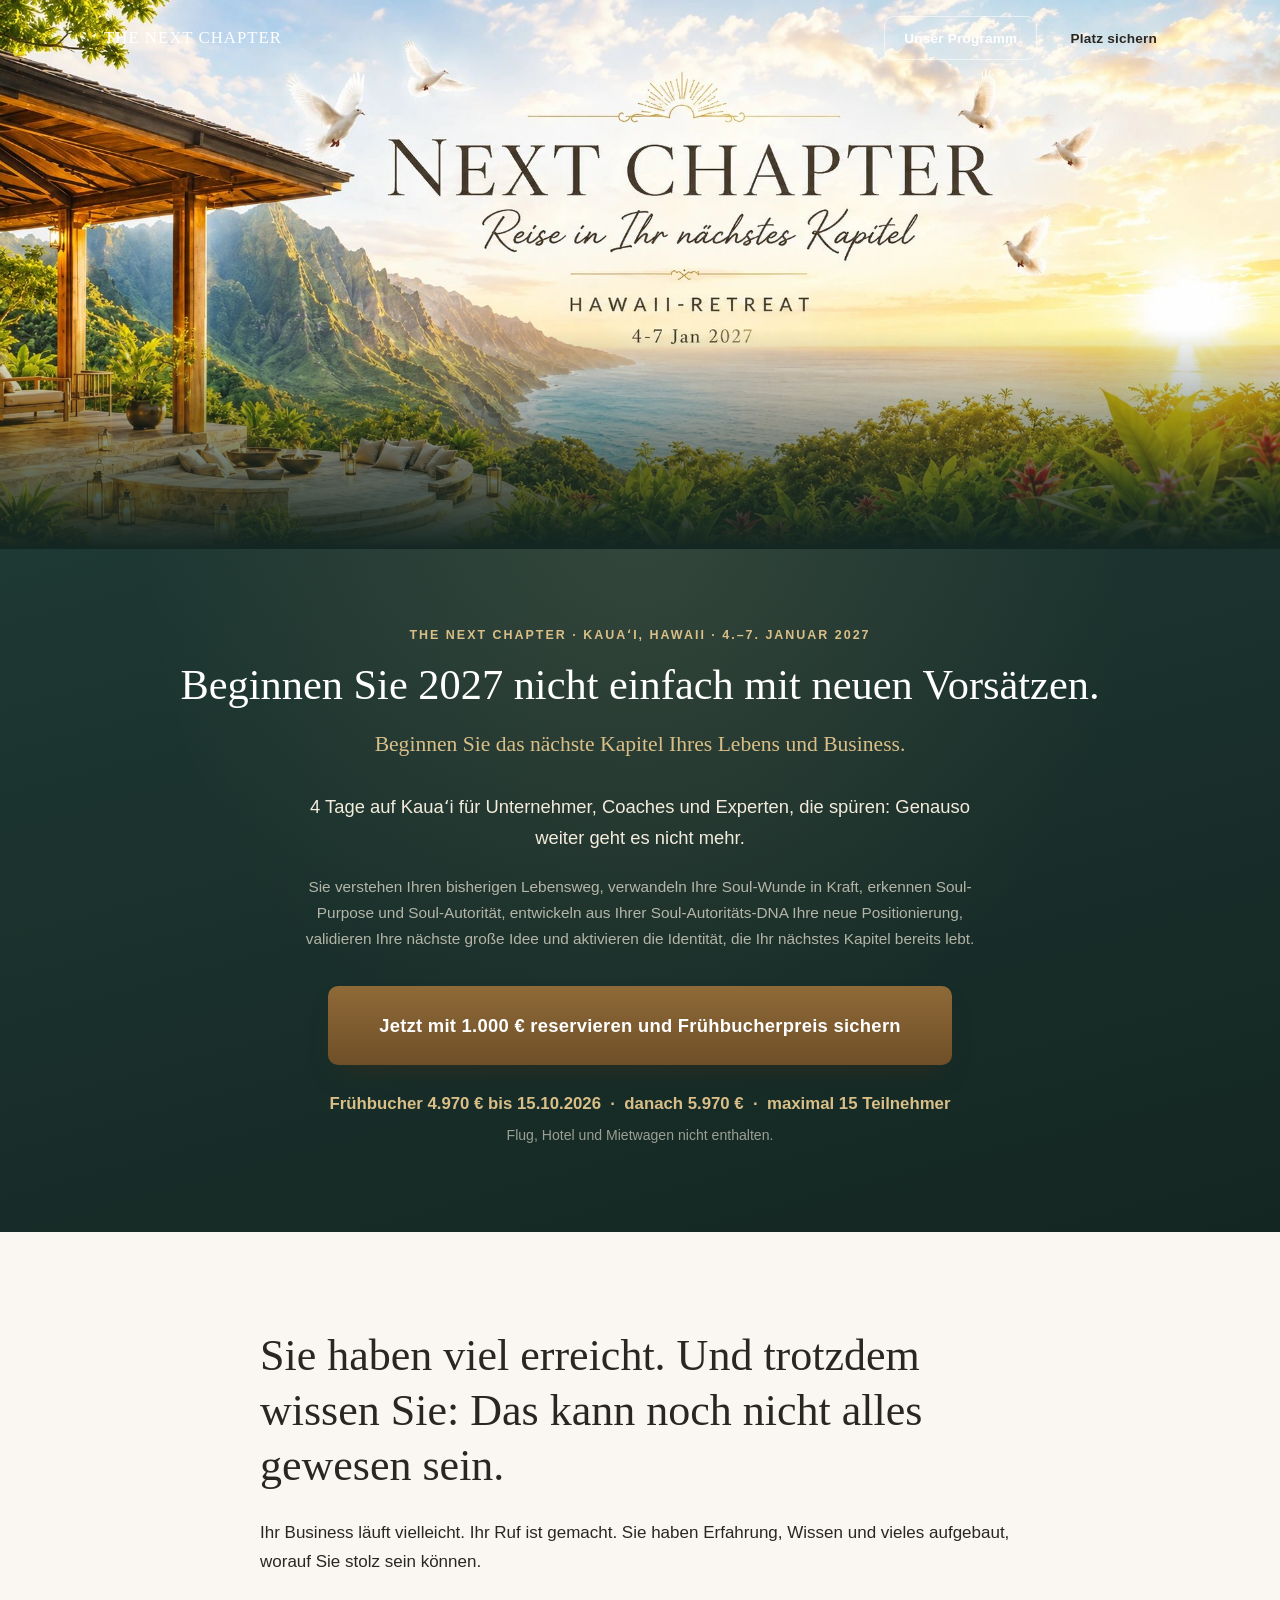
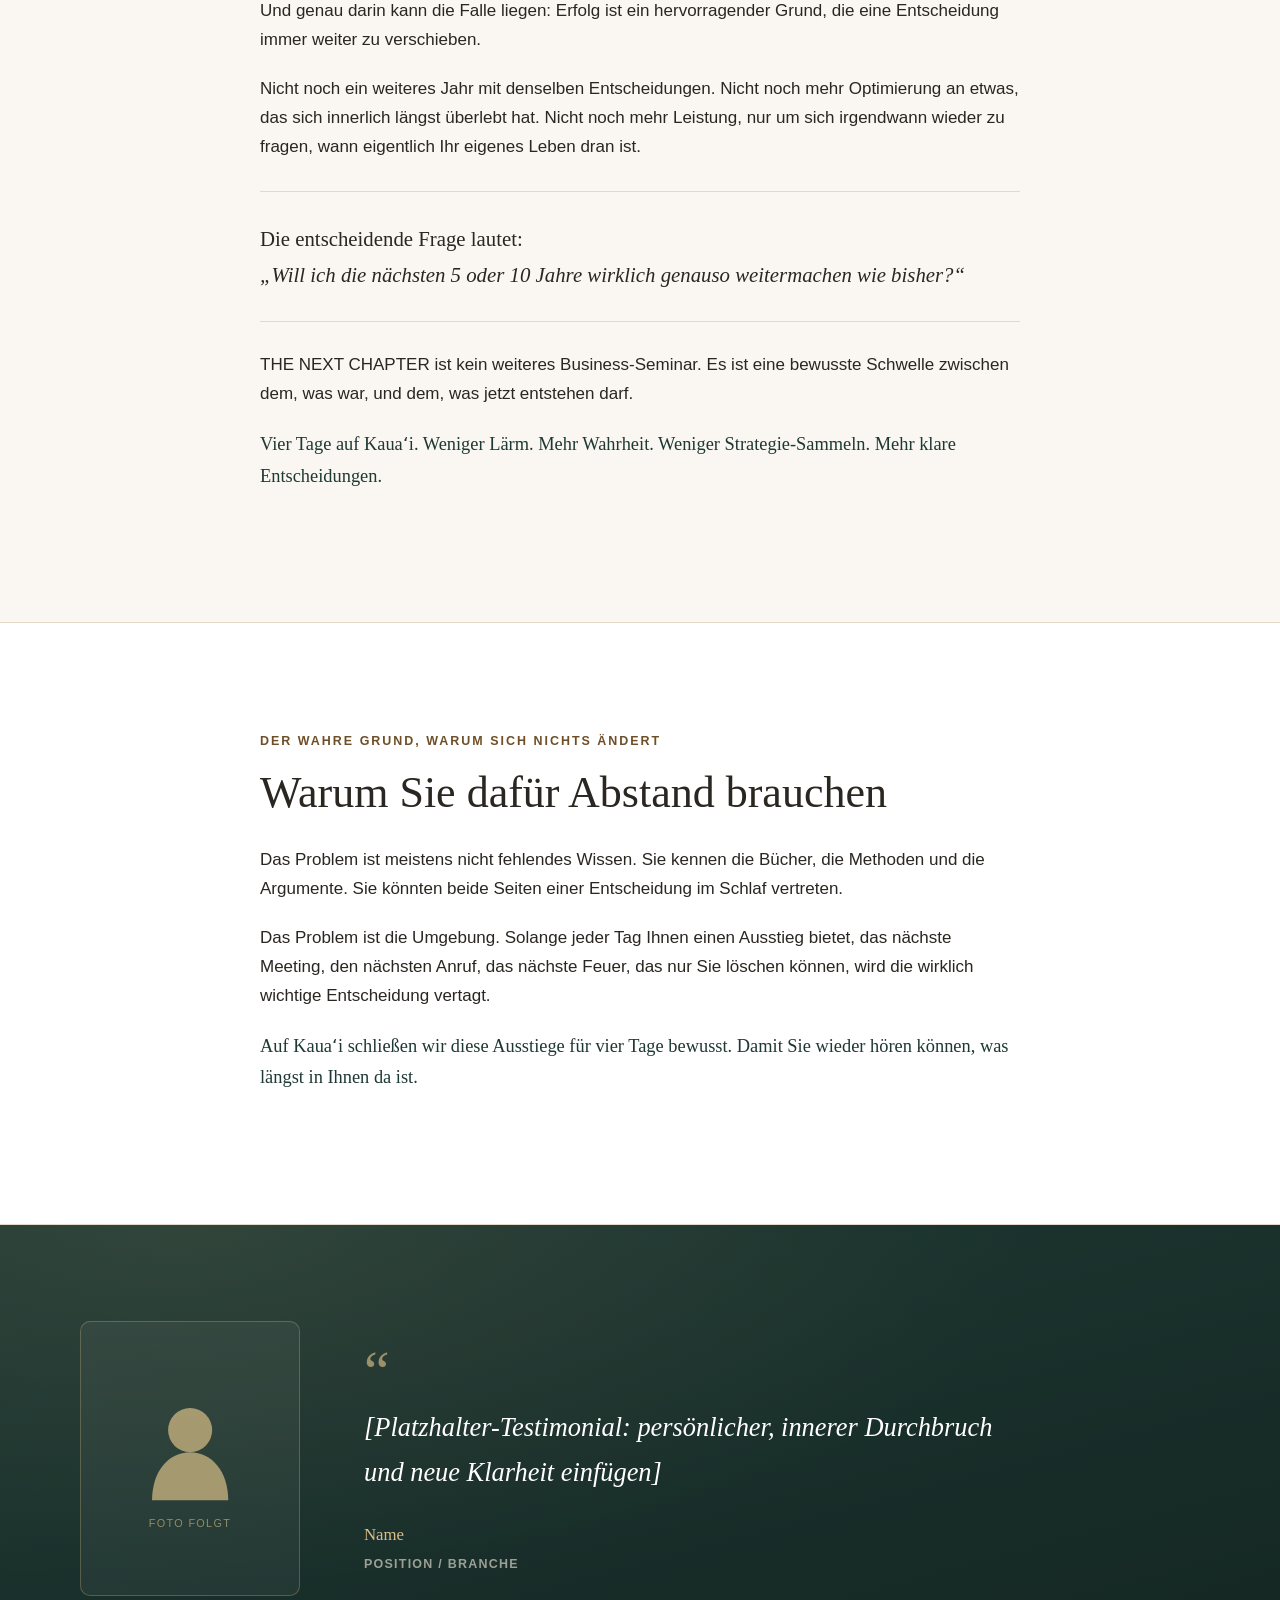
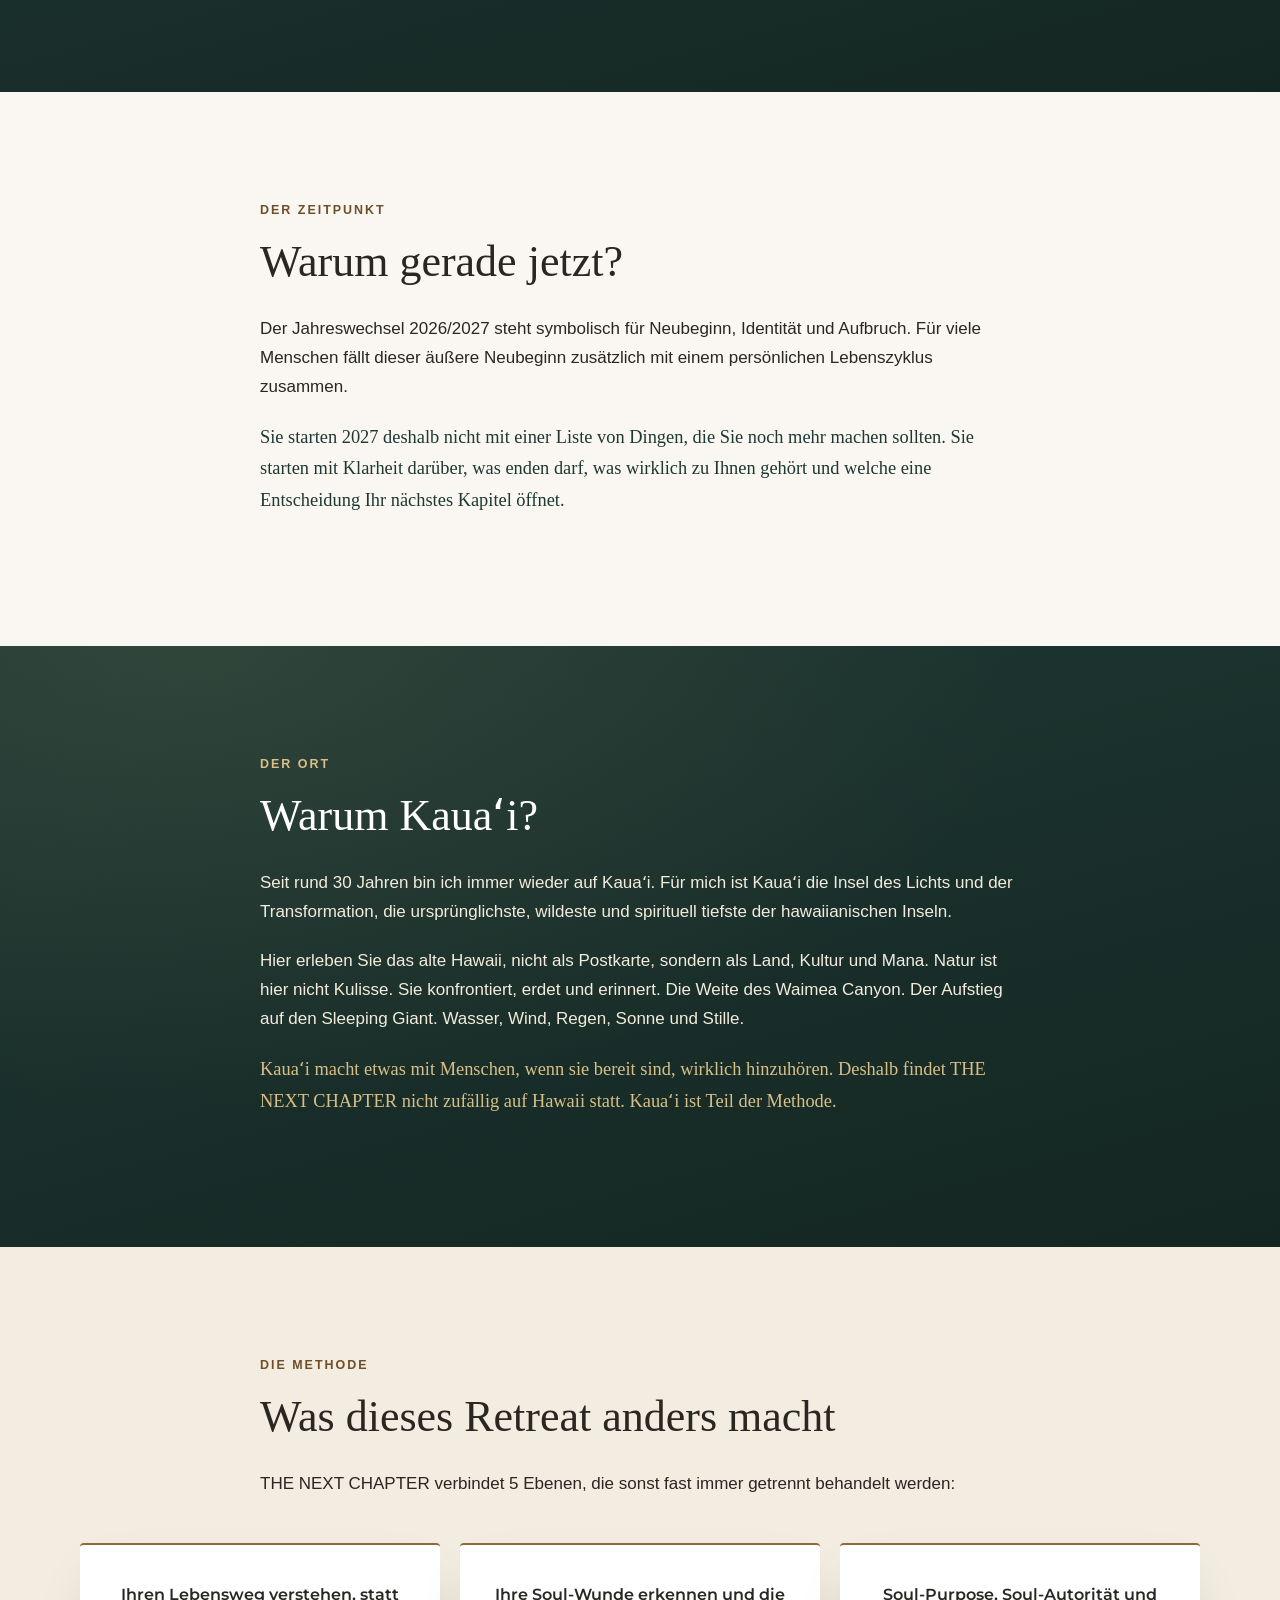
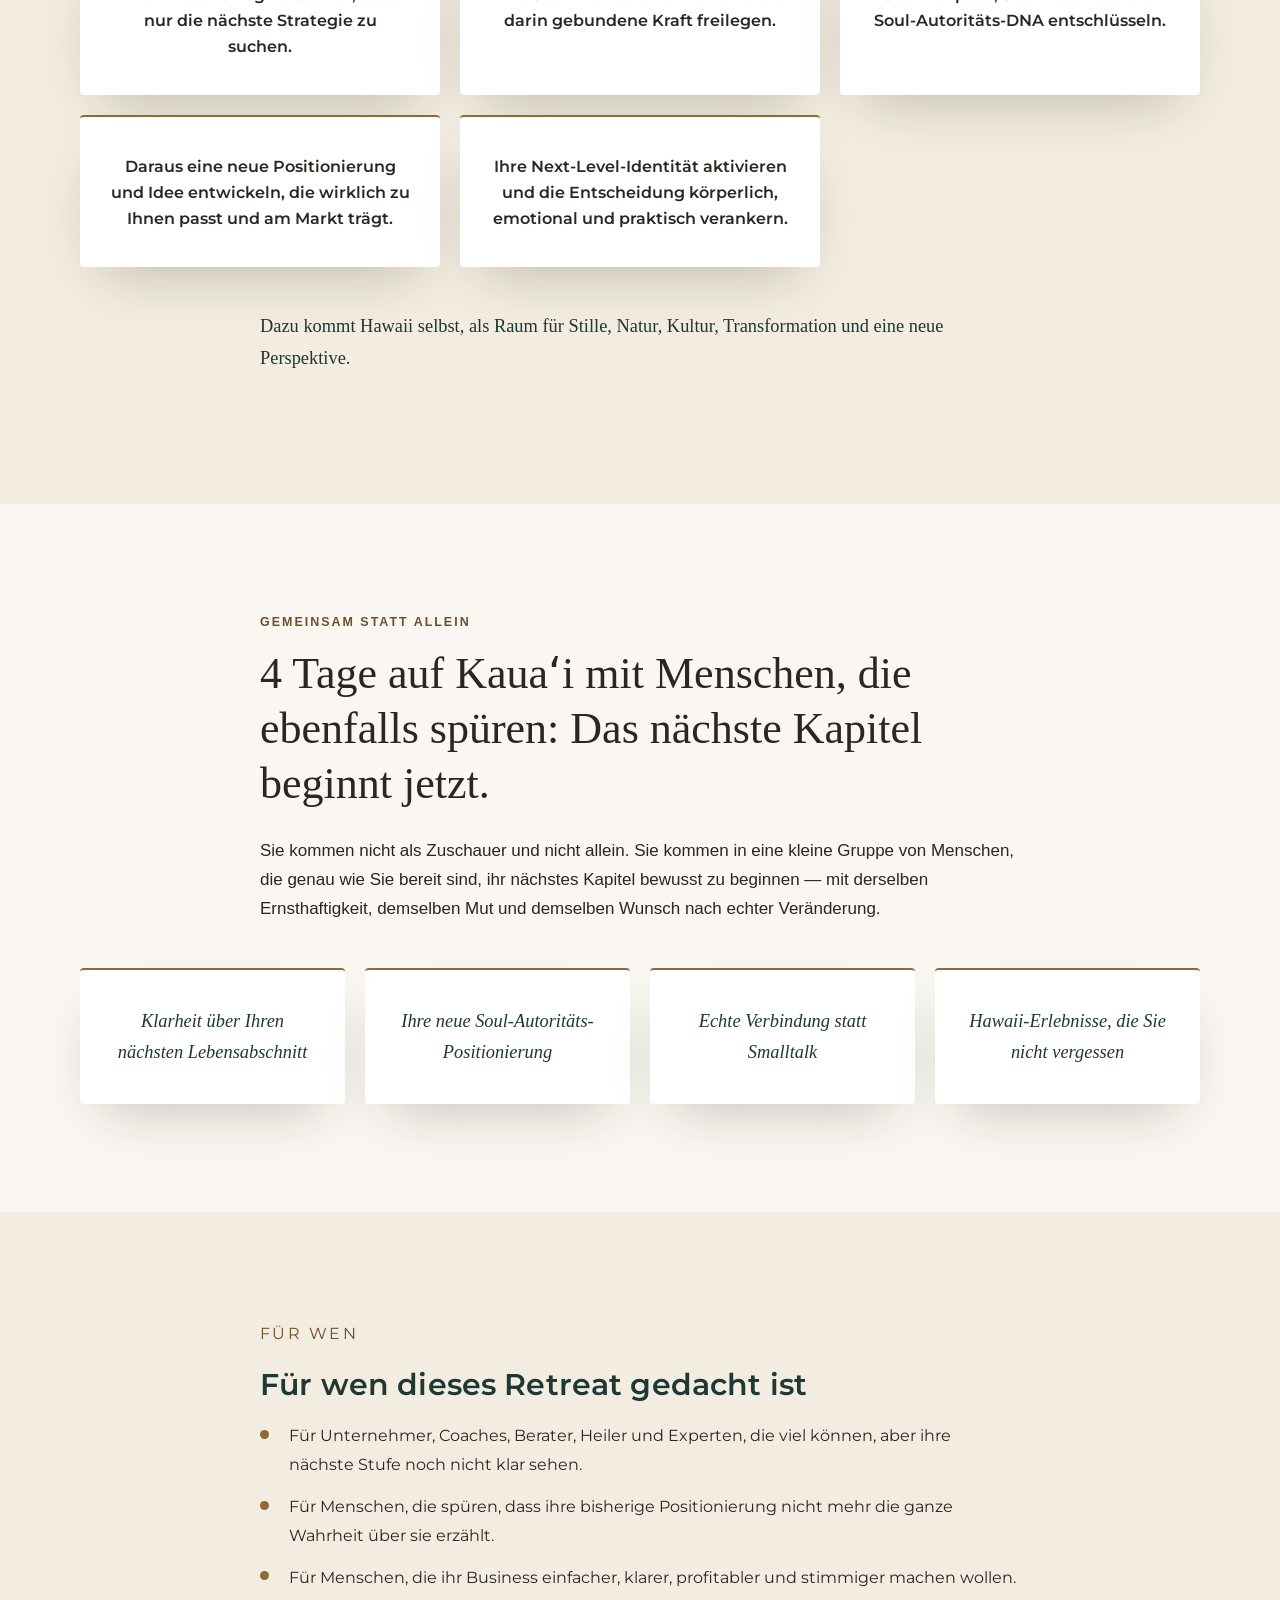
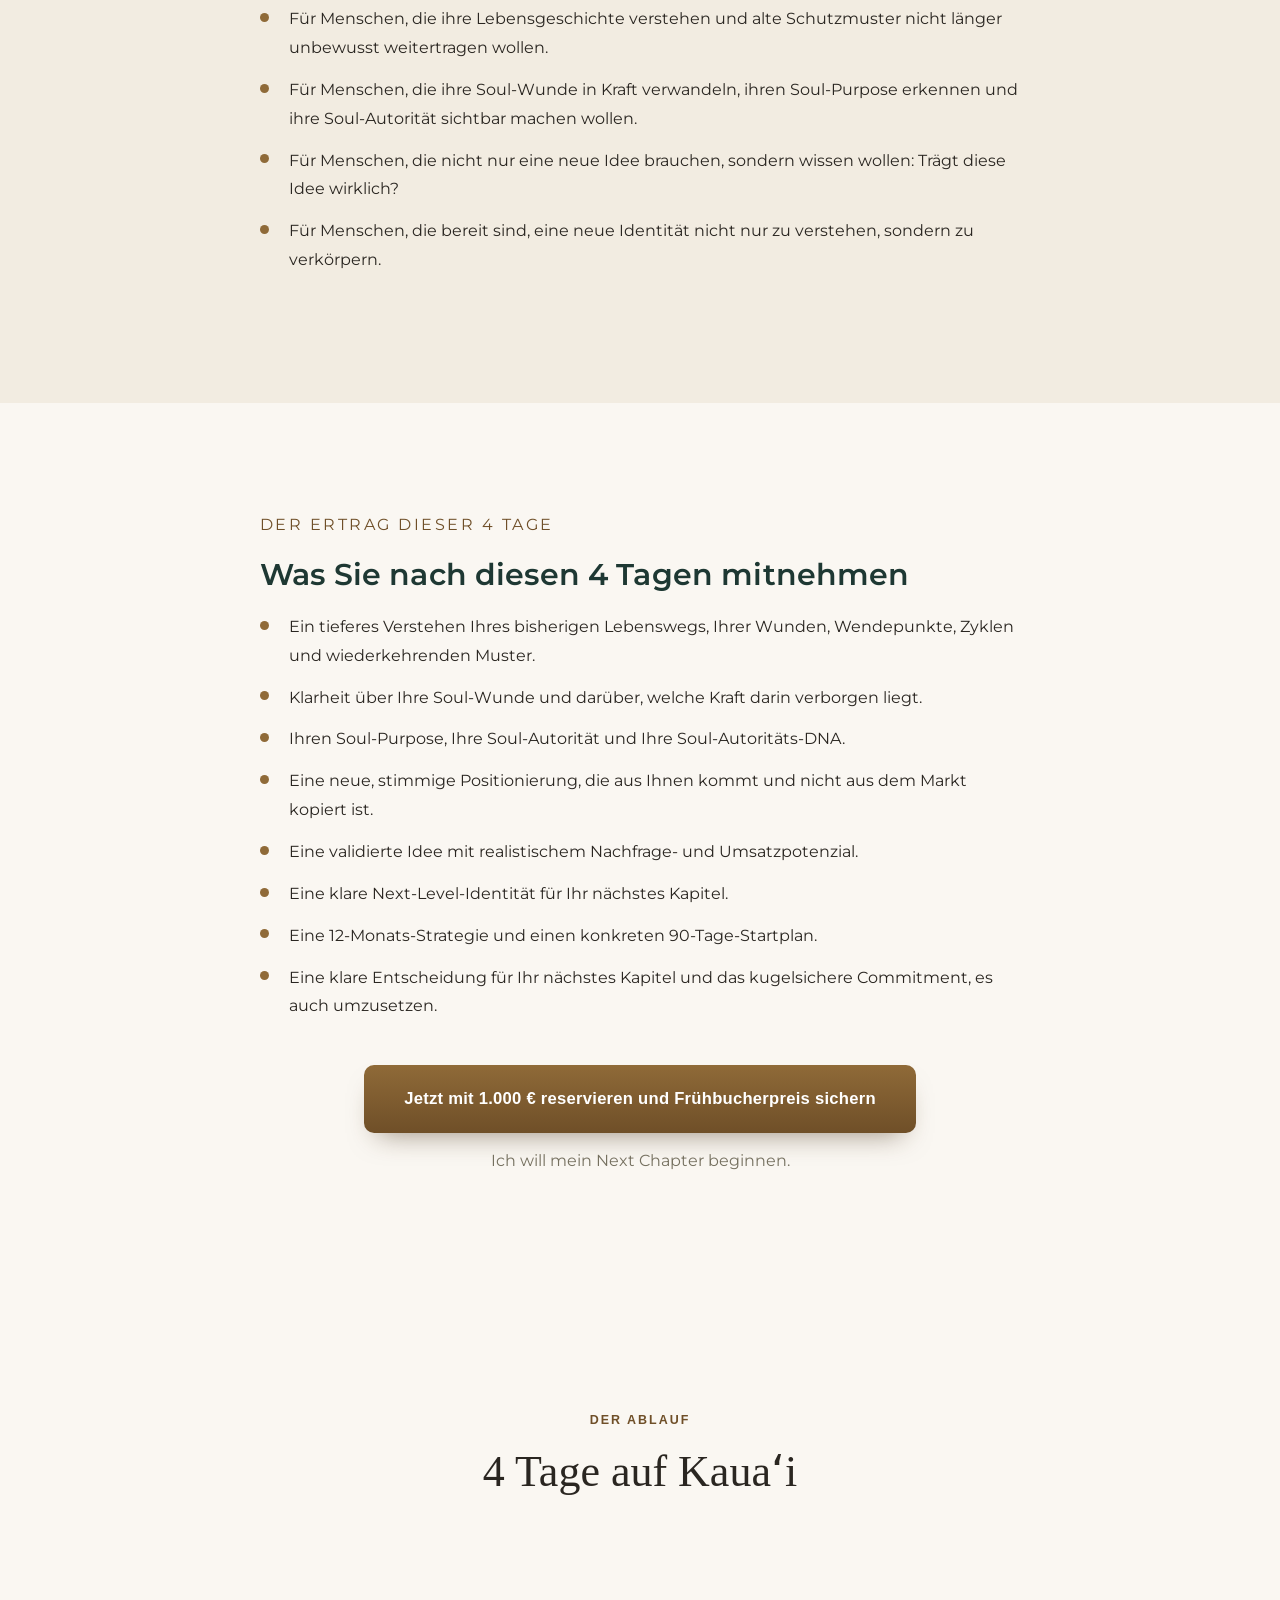
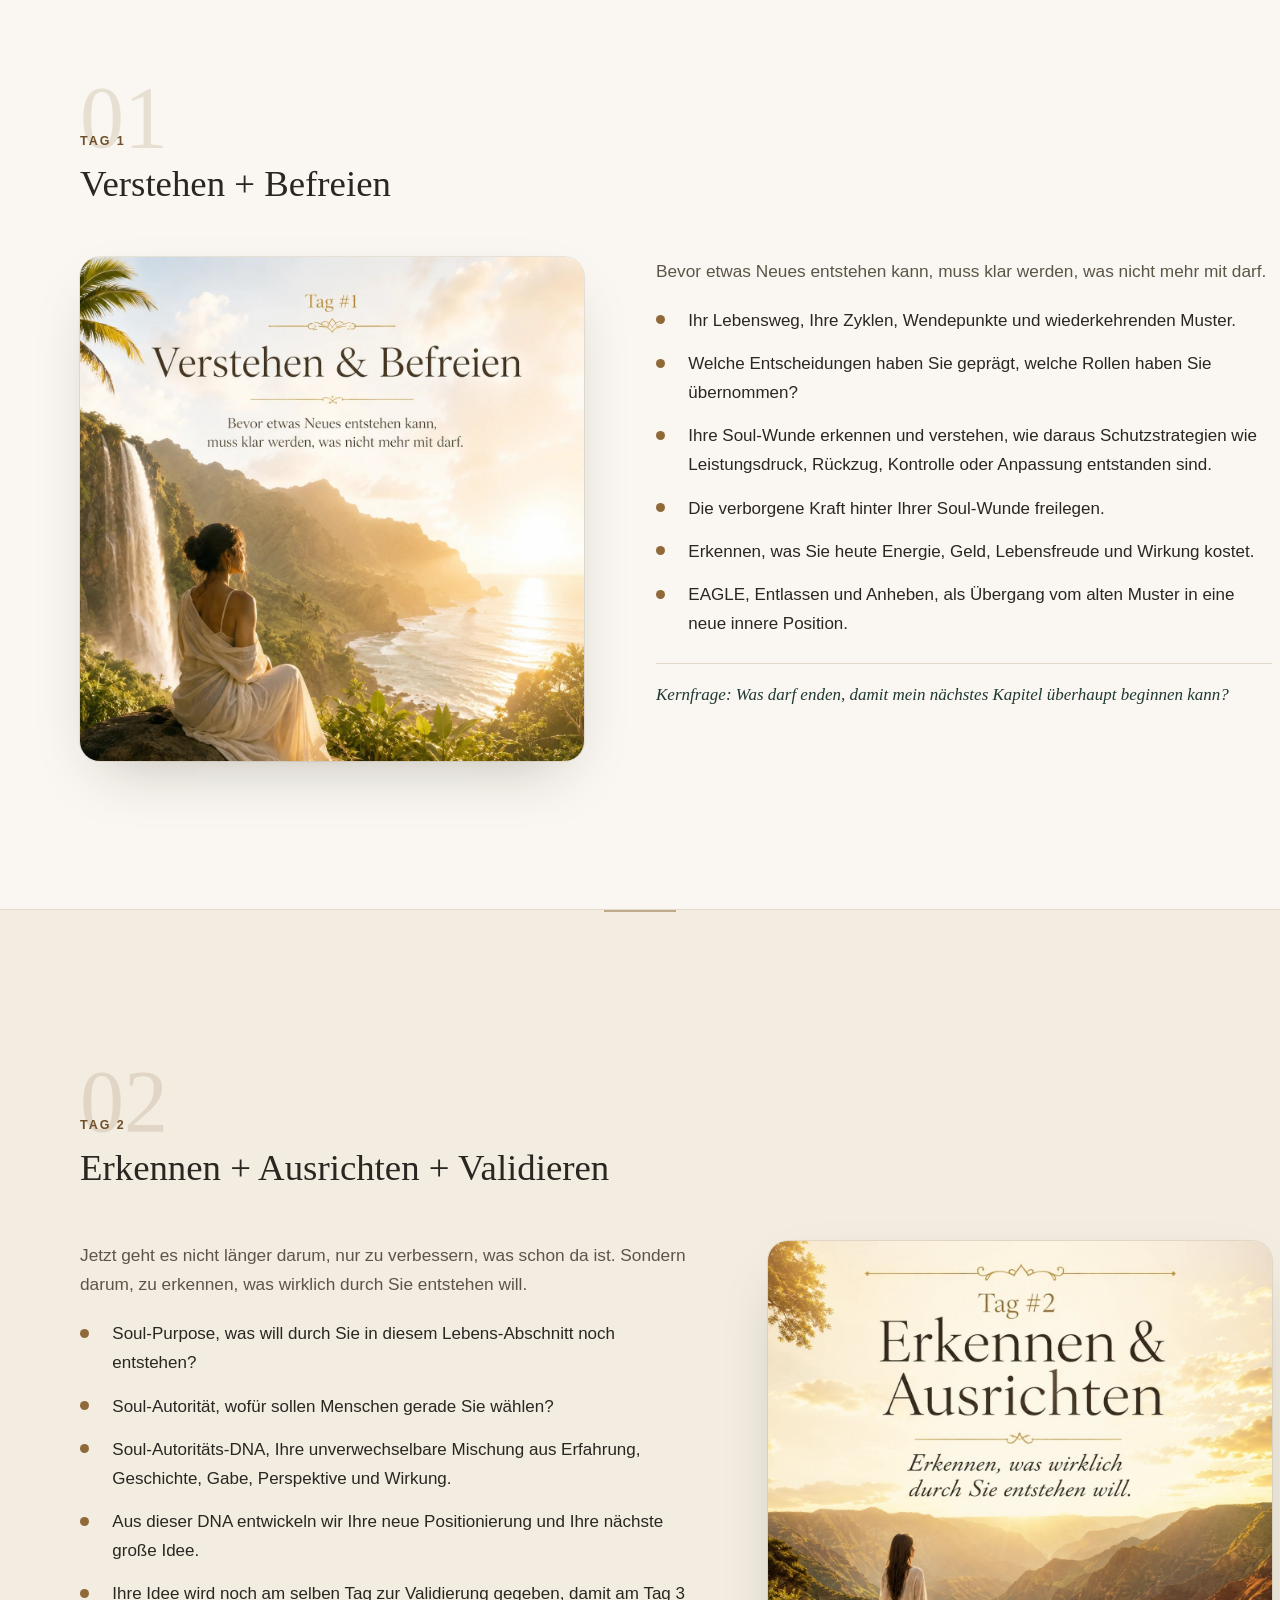
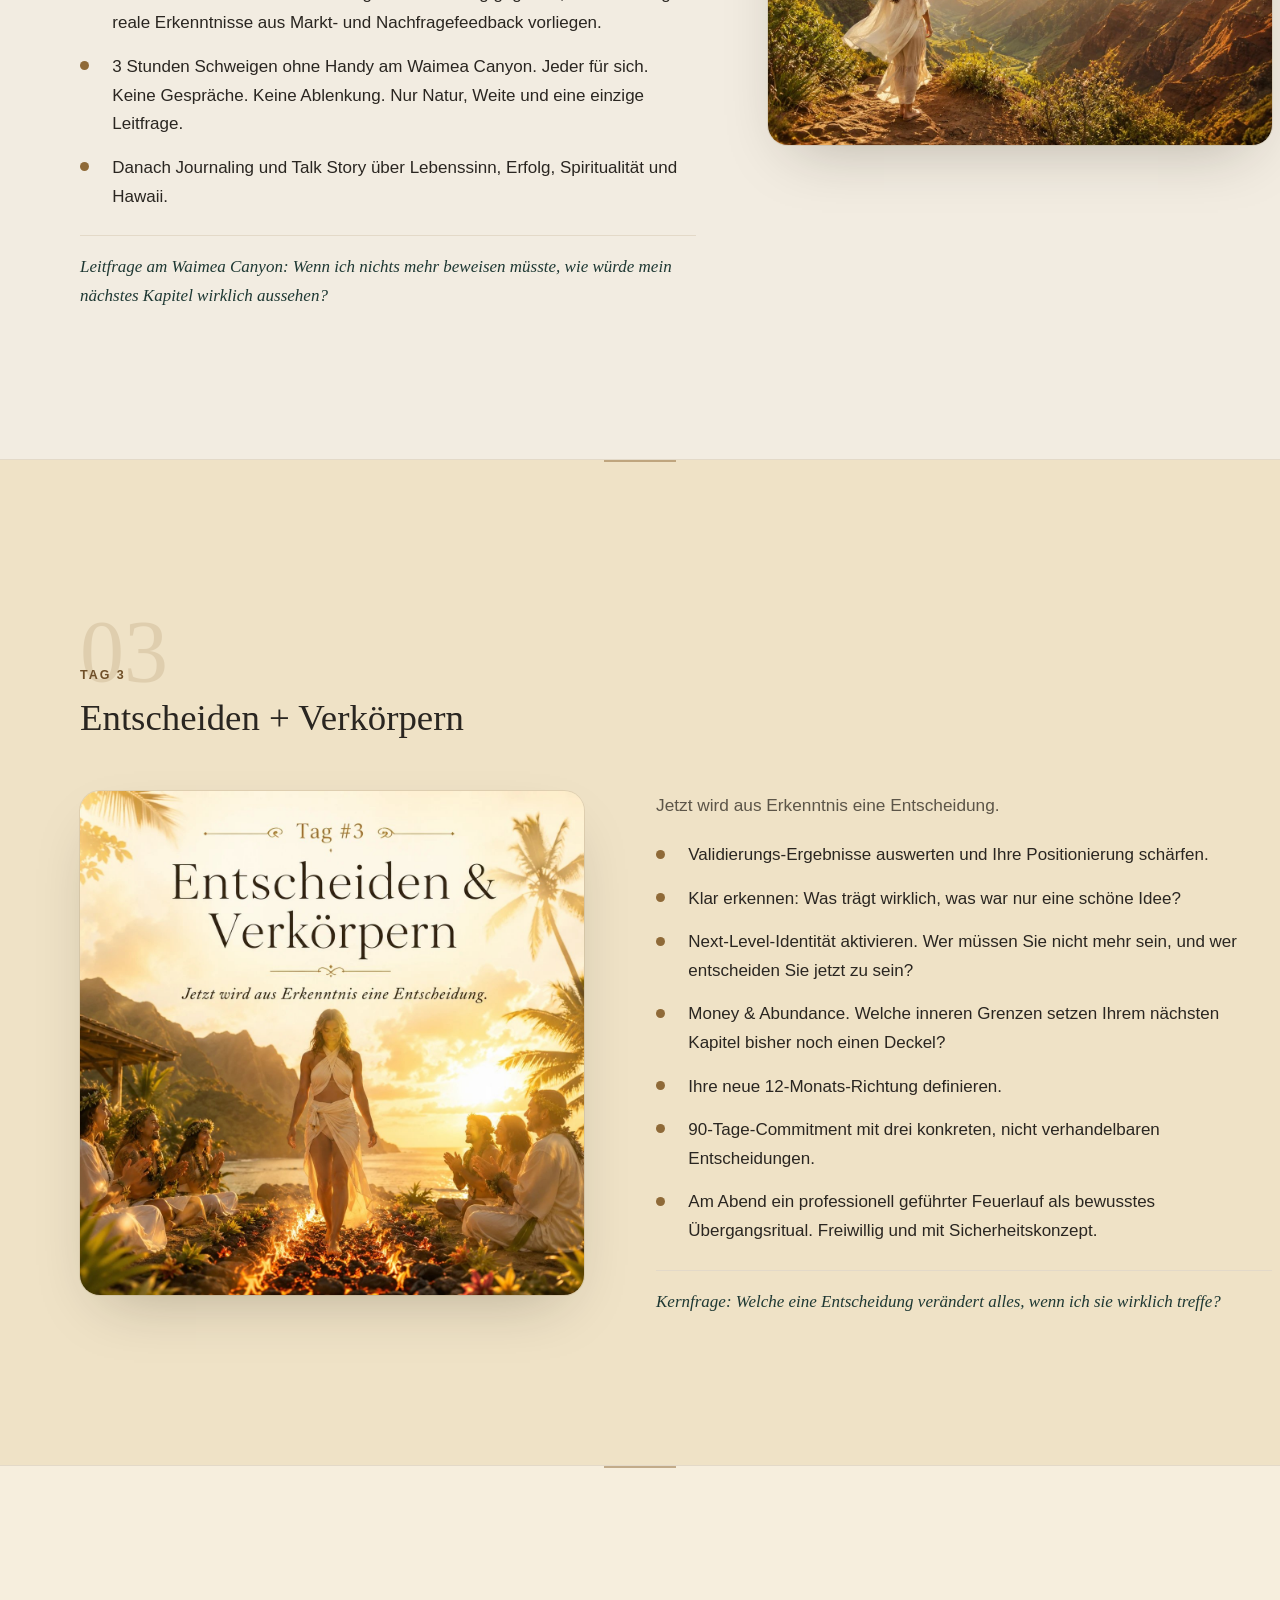
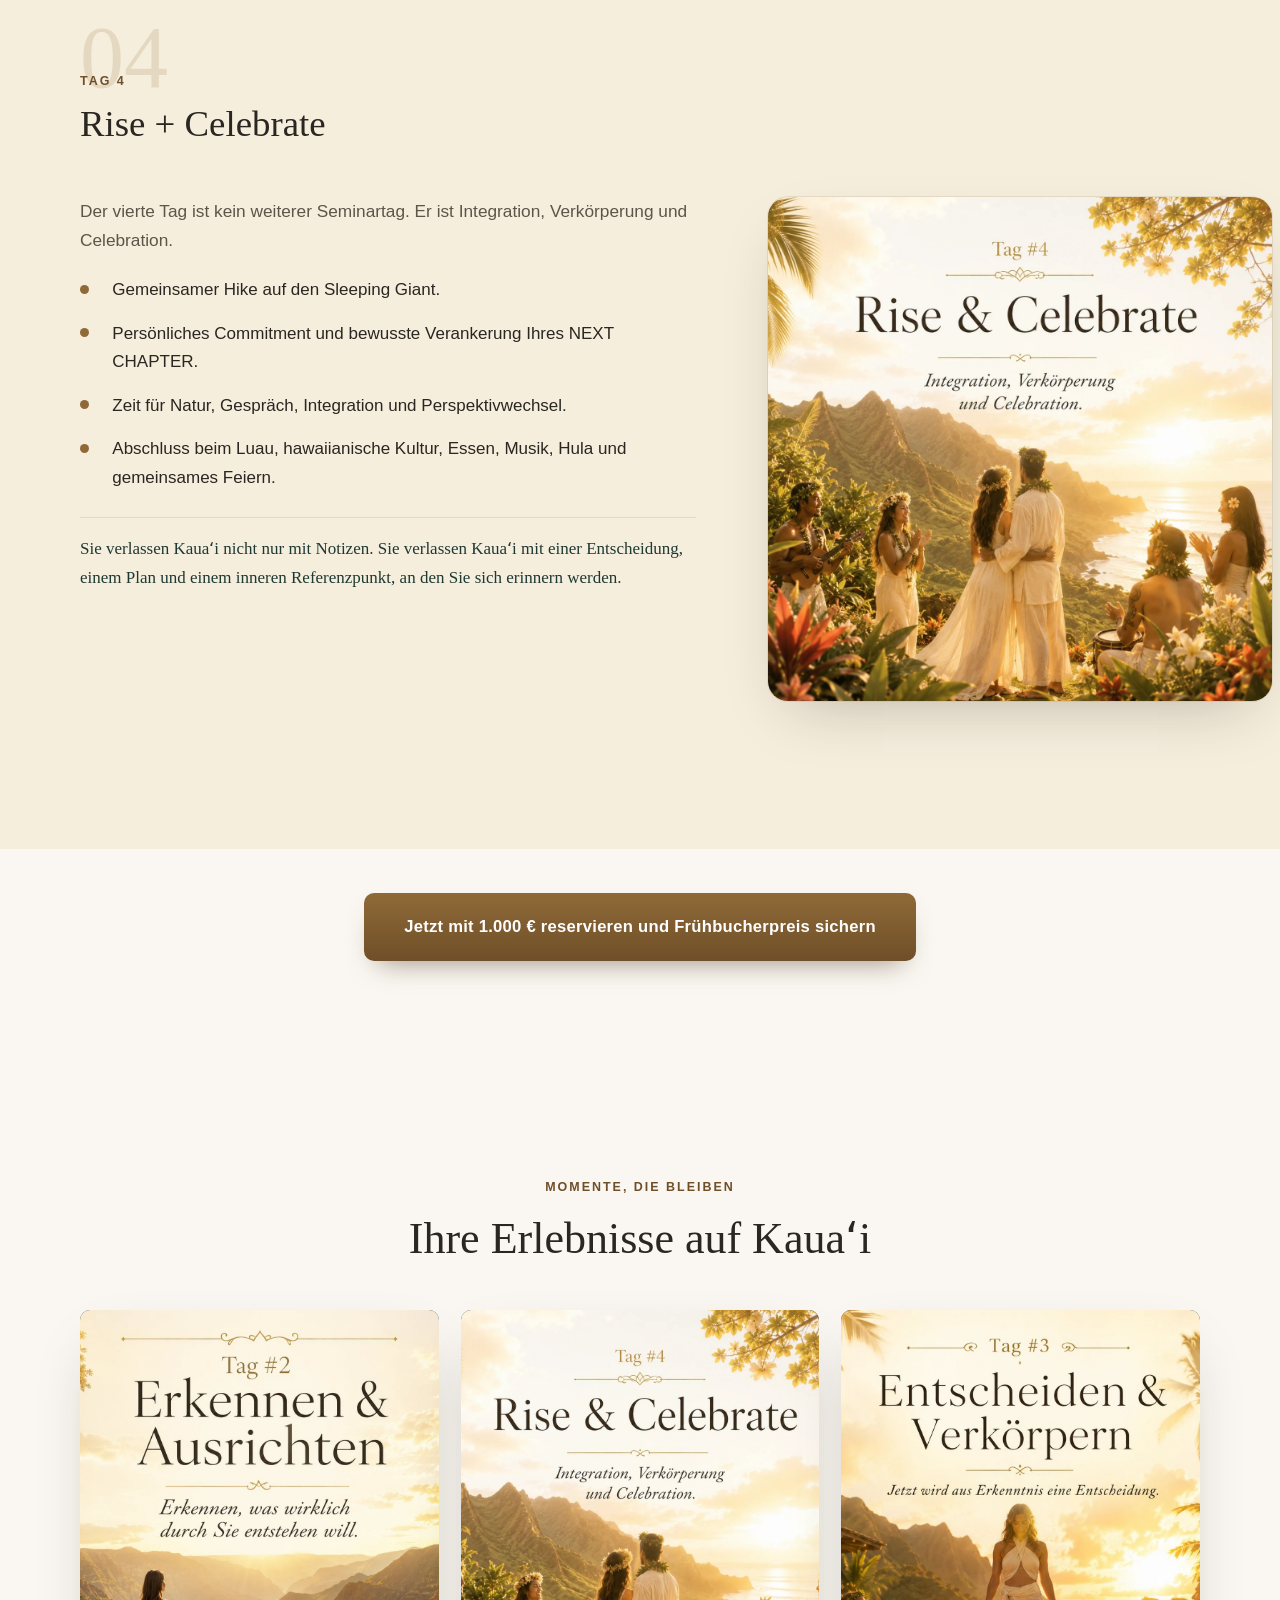
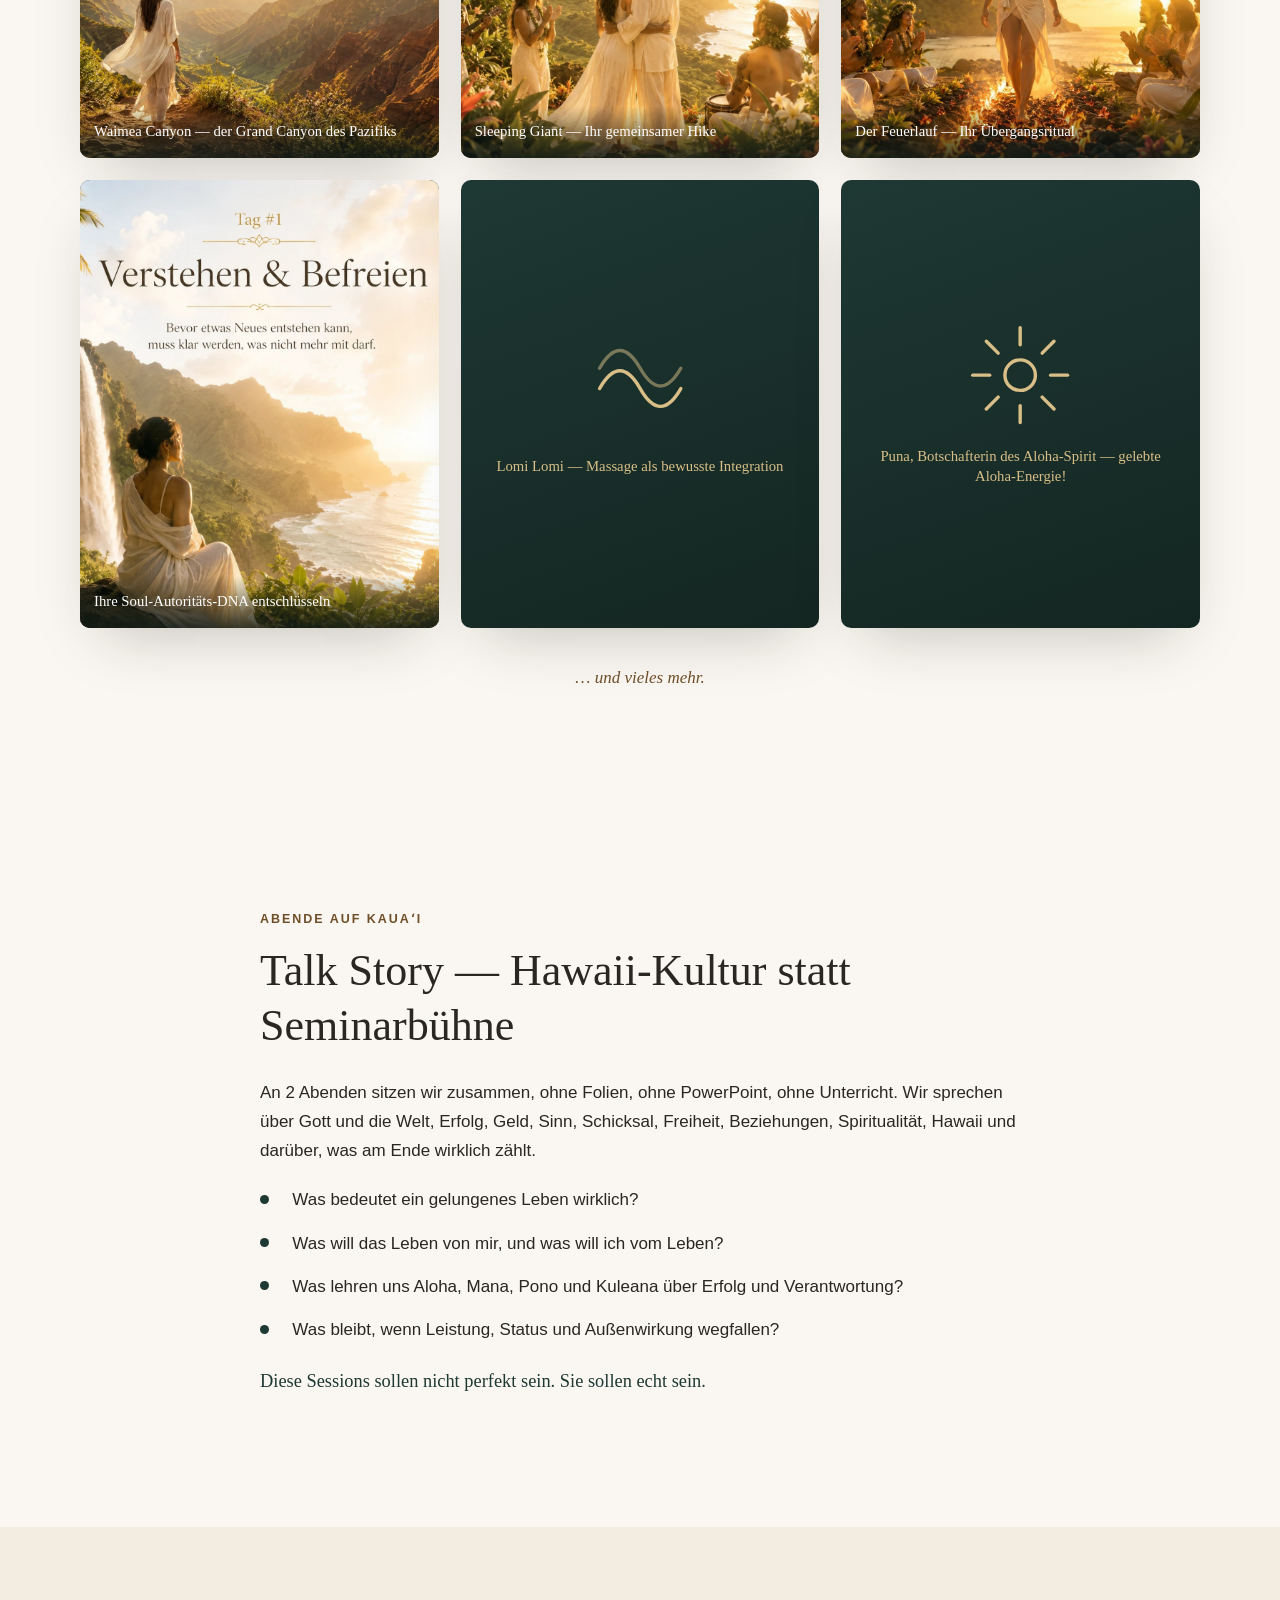
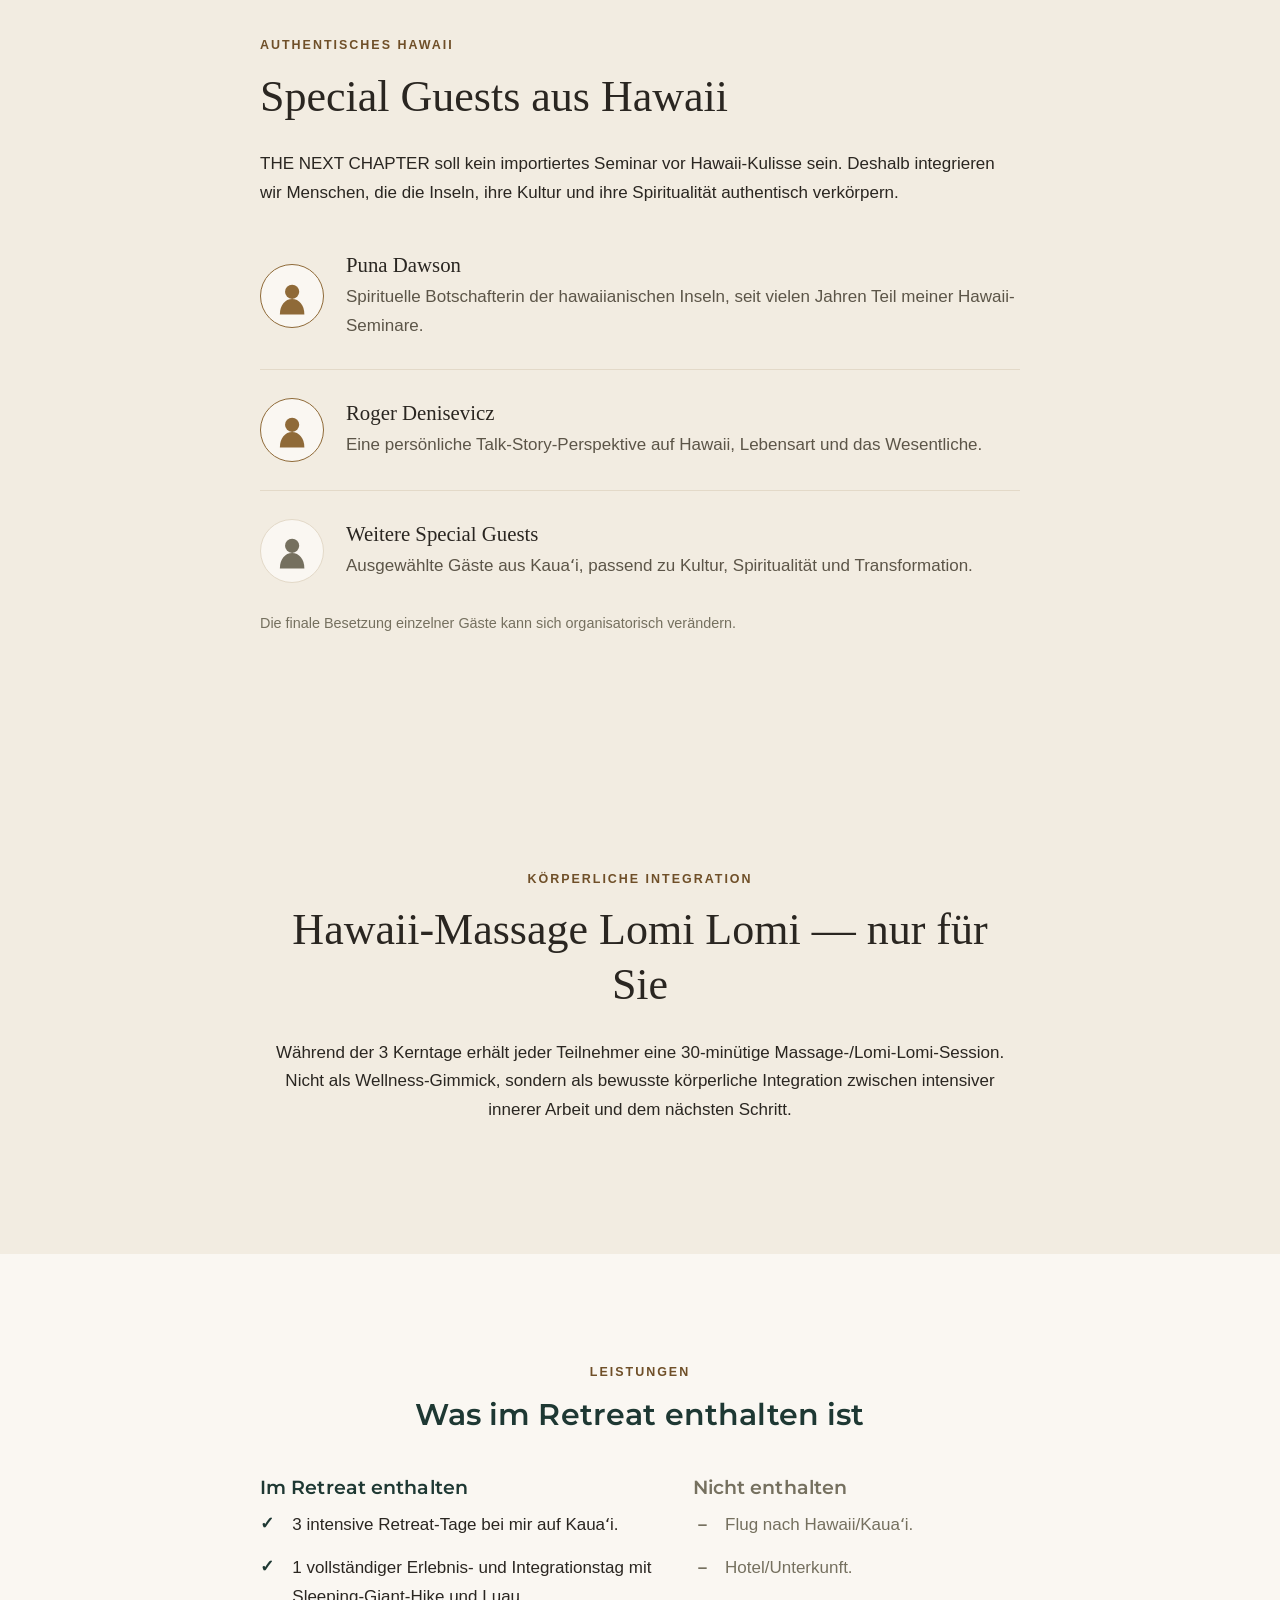
==== commit fe72f3d4: "Fine-tune navigation, day-block alignment, experience tiles, and popup copy Moves "Unser Programm" t" ====
--- a/index.html
+++ b/index.html
@@ -35,11 +35,11 @@
 
 <header class="topbar" id="topbar">
   <div class="topbar__inner">
-    <div class="topbar__left">
-      <a href="#top" class="topbar__brand">THE NEXT CHAPTER</a>
+    <a href="#top" class="topbar__brand">THE NEXT CHAPTER</a>
+    <div class="topbar__right">
       <a href="#ablauf" class="topbar__link">Unser Programm</a>
-    </div>
-    <a href="#investment" class="topbar__cta btn btn--small">Platz sichern</a>
+      <a href="#investment" class="topbar__cta btn btn--small">Platz sichern</a>
+    </div>
   </div>
 </header>
 
@@ -243,10 +243,12 @@
           <div class="day-row__media">
             <img src="assets/day-1.jpg" width="1254" height="1254" loading="lazy" alt="Frau sitzt still an einem Wasserfall mit Blick auf die Kauaʻi-Küste bei Sonnenaufgang">
           </div>
-          <div class="day-row__content">
+          <div class="day-row__header">
             <span class="day-row__num" aria-hidden="true">01</span>
             <p class="day-row__eyebrow">Tag 1</p>
             <h3 class="day-row__title">Verstehen + Befreien</h3>
+          </div>
+          <div class="day-row__content">
             <p class="day-row__sub">Bevor etwas Neues entstehen kann, muss klar werden, was nicht mehr mit darf.</p>
             <ul class="check-list">
               <li>Ihr Lebensweg, Ihre Zyklen, Wendepunkte und wiederkehrenden Muster.</li>
@@ -268,10 +270,12 @@
           <div class="day-row__media">
             <img src="assets/day-2.jpg" width="1254" height="1254" loading="lazy" alt="Frau blickt in weißem Kleid über den Waimea Canyon auf Kauaʻi bei Sonnenaufgang">
           </div>
-          <div class="day-row__content">
+          <div class="day-row__header">
             <span class="day-row__num" aria-hidden="true">02</span>
             <p class="day-row__eyebrow">Tag 2</p>
             <h3 class="day-row__title">Erkennen + Ausrichten + Validieren</h3>
+          </div>
+          <div class="day-row__content">
             <p class="day-row__sub">Jetzt geht es nicht länger darum, nur zu verbessern, was schon da ist. Sondern darum, zu erkennen, was wirklich durch Sie entstehen will.</p>
             <ul class="check-list">
               <li>Soul-Purpose, was will durch Sie in diesem Lebens-Abschnitt noch entstehen?</li>
@@ -294,10 +298,12 @@
           <div class="day-row__media">
             <img src="assets/day-3.jpg" width="1254" height="1254" loading="lazy" alt="Frau geht barfuß über glühende Kohlen bei einem Feuerlauf am Strand auf Kauaʻi, umgeben von einer Gruppe">
           </div>
-          <div class="day-row__content">
+          <div class="day-row__header">
             <span class="day-row__num" aria-hidden="true">03</span>
             <p class="day-row__eyebrow">Tag 3</p>
             <h3 class="day-row__title">Entscheiden + Verkörpern</h3>
+          </div>
+          <div class="day-row__content">
             <p class="day-row__sub">Jetzt wird aus Erkenntnis eine Entscheidung.</p>
             <ul class="check-list">
               <li>Validierungs-Ergebnisse auswerten und Ihre Positionierung schärfen.</li>
@@ -320,10 +326,12 @@
           <div class="day-row__media">
             <img src="assets/day-4.jpg" width="1254" height="1254" loading="lazy" alt="Gruppe feiert gemeinsam mit Blumenkränzen und Musik mit Blick auf die Nā Pali Küste bei Sonnenuntergang">
           </div>
-          <div class="day-row__content">
+          <div class="day-row__header">
             <span class="day-row__num" aria-hidden="true">04</span>
             <p class="day-row__eyebrow">Tag 4</p>
             <h3 class="day-row__title">Rise + Celebrate</h3>
+          </div>
+          <div class="day-row__content">
             <p class="day-row__sub">Der vierte Tag ist kein weiterer Seminartag. Er ist Integration, Verkörperung und Celebration.</p>
             <ul class="check-list">
               <li>Gemeinsamer Hike auf den Sleeping Giant.</li>
@@ -356,23 +364,17 @@
           <img src="assets/day-2.jpg" alt="Blick über den Waimea Canyon auf Kauaʻi" loading="lazy">
           <figcaption class="exp-tile__caption">Waimea Canyon — der Grand Canyon des Pazifiks</figcaption>
         </figure>
-        <figure class="exp-tile exp-tile--concept">
-          <svg class="exp-tile__icon" viewBox="0 0 64 64" aria-hidden="true">
-            <path d="M14 6c8 8 8 12 0 20s-8 12 0 20M50 6c-8 8-8 12 0 20s8 12 0 20" fill="none" stroke="currentColor" stroke-width="2"/>
-            <line x1="16" y1="14" x2="48" y2="14" stroke="currentColor" stroke-width="2"/>
-            <line x1="12" y1="26" x2="52" y2="26" stroke="currentColor" stroke-width="2"/>
-            <line x1="12" y1="38" x2="52" y2="38" stroke="currentColor" stroke-width="2"/>
-            <line x1="16" y1="50" x2="48" y2="50" stroke="currentColor" stroke-width="2"/>
-          </svg>
+        <figure class="exp-tile">
+          <img src="assets/day-4.jpg" alt="Gemeinsamer Hike und Ankommen auf Kauaʻi mit Blick auf die Nā Pali Küste" loading="lazy">
+          <figcaption class="exp-tile__caption">Sleeping Giant — Ihr gemeinsamer Hike</figcaption>
+        </figure>
+        <figure class="exp-tile">
+          <img src="assets/day-3.jpg" alt="Feuerlauf am Strand auf Kauaʻi" loading="lazy">
+          <figcaption class="exp-tile__caption">Der Feuerlauf — Ihr Übergangsritual</figcaption>
+        </figure>
+        <figure class="exp-tile">
+          <img src="assets/day-1.jpg" alt="Frau sitzt still an einem Wasserfall mit Blick auf die Kauaʻi-Küste bei Sonnenaufgang" loading="lazy">
           <figcaption class="exp-tile__caption">Ihre Soul-Autoritäts-DNA entschlüsseln</figcaption>
-        </figure>
-        <figure class="exp-tile exp-tile--concept">
-          <svg class="exp-tile__icon" viewBox="0 0 64 64" aria-hidden="true">
-            <circle cx="32" cy="26" r="16" fill="none" stroke="currentColor" stroke-width="2"/>
-            <path d="M24 42h16M27 50h10" stroke="currentColor" stroke-width="2" stroke-linecap="round"/>
-            <path d="M32 16v20M22 26h20" stroke="currentColor" stroke-width="2"/>
-          </svg>
-          <figcaption class="exp-tile__caption">Ihre Idee im echten Markt validieren</figcaption>
         </figure>
         <figure class="exp-tile exp-tile--concept">
           <svg class="exp-tile__icon" viewBox="0 0 64 64" aria-hidden="true">
@@ -381,15 +383,24 @@
           </svg>
           <figcaption class="exp-tile__caption">Lomi Lomi — Massage als bewusste Integration</figcaption>
         </figure>
-        <figure class="exp-tile">
-          <img src="assets/day-3.jpg" alt="Feuerlauf am Strand auf Kauaʻi" loading="lazy">
-          <figcaption class="exp-tile__caption">Der Feuerlauf — Ihr Übergangsritual</figcaption>
+        <figure class="exp-tile exp-tile--concept">
+          <svg class="exp-tile__icon" viewBox="0 0 64 64" aria-hidden="true">
+            <circle cx="32" cy="32" r="9" fill="none" stroke="currentColor" stroke-width="2"/>
+            <g stroke="currentColor" stroke-width="2" stroke-linecap="round">
+              <line x1="32" y1="4" x2="32" y2="14"/>
+              <line x1="32" y1="50" x2="32" y2="60"/>
+              <line x1="4" y1="32" x2="14" y2="32"/>
+              <line x1="50" y1="32" x2="60" y2="32"/>
+              <line x1="12" y1="12" x2="19" y2="19"/>
+              <line x1="45" y1="45" x2="52" y2="52"/>
+              <line x1="52" y1="12" x2="45" y2="19"/>
+              <line x1="19" y1="45" x2="12" y2="52"/>
+            </g>
+          </svg>
+          <figcaption class="exp-tile__caption">Puna, Botschafterin des Aloha-Spirit — gelebte Aloha-Energie!</figcaption>
         </figure>
-        <figure class="exp-tile">
-          <img src="assets/day-4.jpg" alt="Sleeping-Giant-Hike und Luau-Feier auf Kauaʻi" loading="lazy">
-          <figcaption class="exp-tile__caption">Sleeping Giant &amp; Luau — Ankommen und Feiern</figcaption>
-        </figure>
-      </div>
+      </div>
+      <p class="exp-tiles__more">… und vieles mehr.</p>
     </div>
   </section>
 
@@ -398,7 +409,7 @@
     <div class="container container--narrow">
       <p class="eyebrow">Abende auf Kauaʻi</p>
       <h2 class="section__title">Talk Story — Hawaii-Kultur statt Seminarbühne</h2>
-      <p>An 2 bis 3 Abenden sitzen wir zusammen, ohne Folien, ohne PowerPoint, ohne Unterricht. Wir sprechen über Gott und die Welt, Erfolg, Geld, Sinn, Schicksal, Freiheit, Beziehungen, Spiritualität, Hawaii und darüber, was am Ende wirklich zählt.</p>
+      <p>An 2 Abenden sitzen wir zusammen, ohne Folien, ohne PowerPoint, ohne Unterricht. Wir sprechen über Gott und die Welt, Erfolg, Geld, Sinn, Schicksal, Freiheit, Beziehungen, Spiritualität, Hawaii und darüber, was am Ende wirklich zählt.</p>
       <ul class="check-list check-list--quiet">
         <li>Was bedeutet ein gelungenes Leben wirklich?</li>
         <li>Was will das Leben von mir, und was will ich vom Leben?</li>
@@ -693,15 +704,15 @@
     <button type="button" class="exit-popup__close" data-close aria-label="Schließen">&times;</button>
 
     <div class="exit-popup__body" id="exitPopupBody">
-      <p class="eyebrow eyebrow--center">Bevor Sie gehen</p>
-      <h2 id="exitPopupTitle" class="exit-popup__title">Ihr nächstes Kapitel muss nicht heute beginnen — aber die Informationen dazu sollten Sie schon haben.</h2>
-      <p class="exit-popup__text">Tragen Sie sich ein und erhalten Sie alle Details zu THE NEXT CHAPTER: Ablauf, Termine, Investition und Ihren Frühbucherplatz.</p>
+      <h2 id="exitPopupTitle" class="exit-popup__title">Bevor Sie gehen: Ist 2027 wirklich nur ein weiteres Jahr?</h2>
+      <p class="exit-popup__text">Wenn THE NEXT CHAPTER Sie gerade berührt hat, tragen Sie sich hier ein. Sie erhalten die wichtigsten Retreat-Infos und gehören zu den Ersten, die erfahren, wenn Plätze vergeben werden.</p>
       <form class="exit-popup__form" id="exitPopupForm">
         <input type="text" name="firstname" class="exit-popup__input" placeholder="Vorname" autocomplete="given-name" required>
         <input type="email" name="email" class="exit-popup__input" placeholder="E-Mail-Adresse" autocomplete="email" required>
         <input type="tel" name="phone" class="exit-popup__input" placeholder="Telefon (optional)" autocomplete="tel">
         <button type="submit" class="btn btn--primary exit-popup__submit">Ja, ich will die Infos zu The Next Chapter</button>
       </form>
+      <p class="exit-popup__meta">Maximal 15 Plätze · Kauaʻi · 4.–7. Januar 2027</p>
       <p class="exit-popup__privacy">Mit dem Absenden stimmen Sie unserer <a href="datenschutz.html">Datenschutzerklärung</a> zu. Kein Spam, jederzeit abbestellbar.</p>
     </div>
 
--- a/styles.css
+++ b/styles.css
@@ -235,11 +235,6 @@
   align-items: center;
   justify-content: space-between;
 }
-.topbar__left {
-  display: flex;
-  align-items: center;
-  gap: 32px;
-}
 .topbar__brand {
   font-family: var(--font-serif);
   font-size: 1.05rem;
@@ -249,19 +244,34 @@
   transition: color 0.25s ease;
 }
 .topbar.is-scrolled .topbar__brand { color: var(--color-ink); }
+.topbar__right {
+  display: flex;
+  align-items: center;
+  gap: 14px;
+}
 .topbar__link {
   display: none;
   font-family: var(--font-sans);
+  font-weight: 600;
+  letter-spacing: 0.015em;
+  text-decoration: none;
+  text-align: center;
+  padding: 0.7em 1.4em;
   font-size: 0.85rem;
-  font-weight: 600;
-  letter-spacing: 0.02em;
-  text-decoration: none;
-  color: rgba(255,255,255,0.88);
-  transition: color 0.25s ease, opacity 0.2s ease;
-}
-.topbar__link:hover { opacity: 0.8; }
-.topbar.is-scrolled .topbar__link { color: var(--color-ink-soft); }
-.topbar.is-scrolled .topbar__link:hover { color: var(--color-gold-deep); }
+  border-radius: var(--radius);
+  border: 1px solid rgba(255,255,255,0.55);
+  color: #fff;
+  transition: color 0.25s ease, border-color 0.25s ease, background 0.25s ease;
+}
+.topbar__link:hover { background: rgba(255,255,255,0.1); }
+.topbar.is-scrolled .topbar__link {
+  color: var(--color-ink);
+  border-color: var(--color-line);
+}
+.topbar.is-scrolled .topbar__link:hover {
+  border-color: var(--color-gold);
+  background: var(--color-bg-alt);
+}
 .topbar__cta { display: none; }
 @media (min-width: 768px) {
   .topbar__link { display: inline-block; }
@@ -534,7 +544,7 @@
 .day-row {
   display: flex;
   flex-direction: column;
-  gap: 32px;
+  gap: 28px;
 }
 .day-row__media img {
   display: block;
@@ -543,6 +553,7 @@
   border-radius: 20px;
   box-shadow: 0 0 0 1px rgba(143, 106, 56, 0.14), var(--shadow-soft);
 }
+.day-row__header { position: relative; }
 .day-row__content { padding: 0; position: relative; }
 .day-row__num {
   display: block;
@@ -582,13 +593,23 @@
 @media (min-width: 900px) {
   .day-band { padding: 148px 0; }
   .day-row {
-    flex-direction: row;
-    align-items: flex-start;
-    gap: 72px;
+    display: grid;
+    grid-template-columns: 45% 55%;
+    column-gap: 72px;
+    row-gap: 28px;
+    grid-template-areas:
+      "header header"
+      "media  content";
   }
-  .day-row--reverse { flex-direction: row-reverse; }
-  .day-row__media { flex: 0 0 45%; max-width: 45%; }
-  .day-row__content { flex: 0 0 55%; max-width: 55%; padding-top: 12px; }
+  .day-row--reverse {
+    grid-template-columns: 55% 45%;
+    grid-template-areas:
+      "header header"
+      "content media";
+  }
+  .day-row__header { grid-area: header; }
+  .day-row__media { grid-area: media; }
+  .day-row__content { grid-area: content; }
 }
 
 /* ---------- Experience tiles — zoom-on-hover image grid ---------- */
@@ -649,6 +670,13 @@
   padding: 0;
   text-align: center;
   color: var(--color-gold-light);
+}
+.exp-tiles__more {
+  text-align: center;
+  font-family: var(--font-serif);
+  font-style: italic;
+  color: var(--color-gold-deep);
+  margin: 36px 0 0;
 }
 
 /* ---------- Leistungen ---------- */
@@ -943,7 +971,15 @@
   outline: none;
   border-color: var(--color-gold);
 }
-.exit-popup__submit { width: 100%; margin-top: 4px; }
+.exit-popup__submit { width: 100%; margin-top: 4px; text-transform: uppercase; letter-spacing: 0.03em; font-size: 0.92rem; }
+.exit-popup__meta {
+  font-family: var(--font-functional);
+  font-size: 0.82rem;
+  font-weight: 600;
+  letter-spacing: 0.03em;
+  color: var(--color-gold-deep);
+  margin: 0 0 1.1em;
+}
 .exit-popup__privacy {
   font-family: var(--font-functional);
   font-size: 0.78rem;
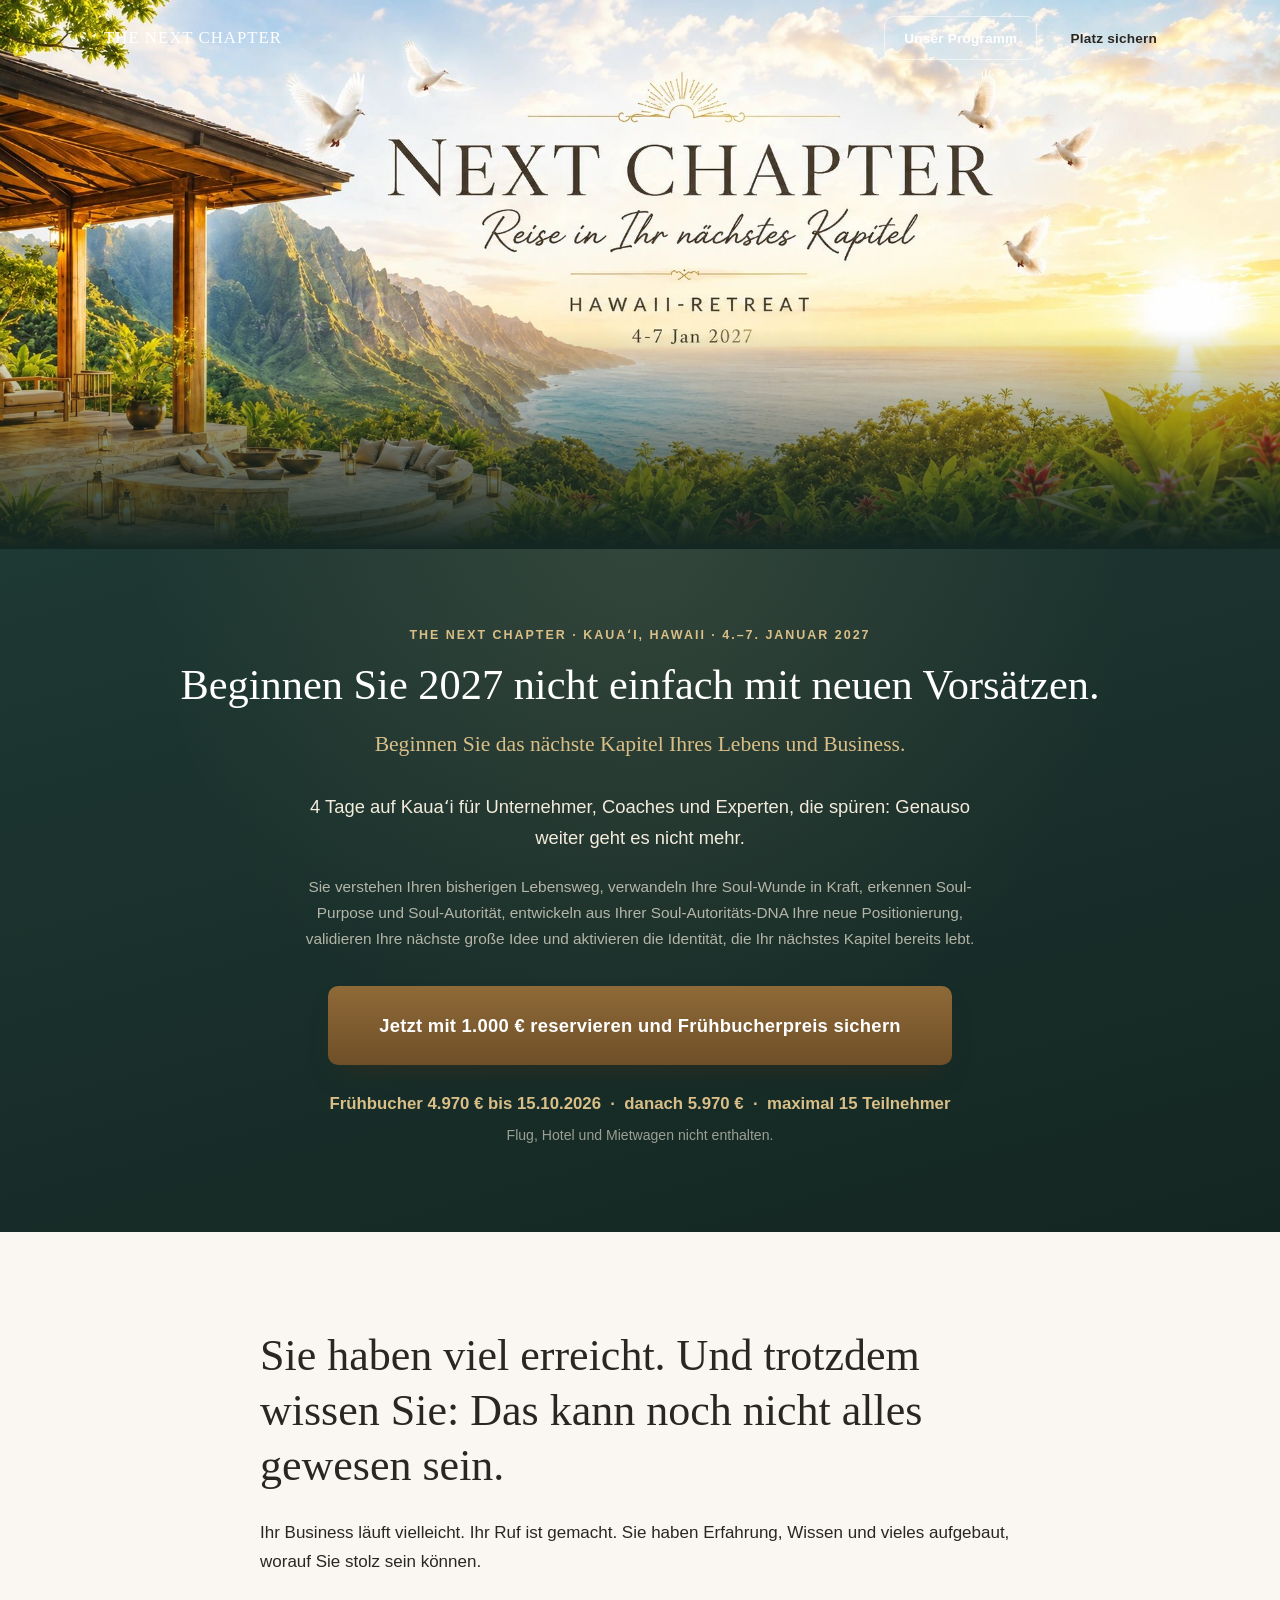
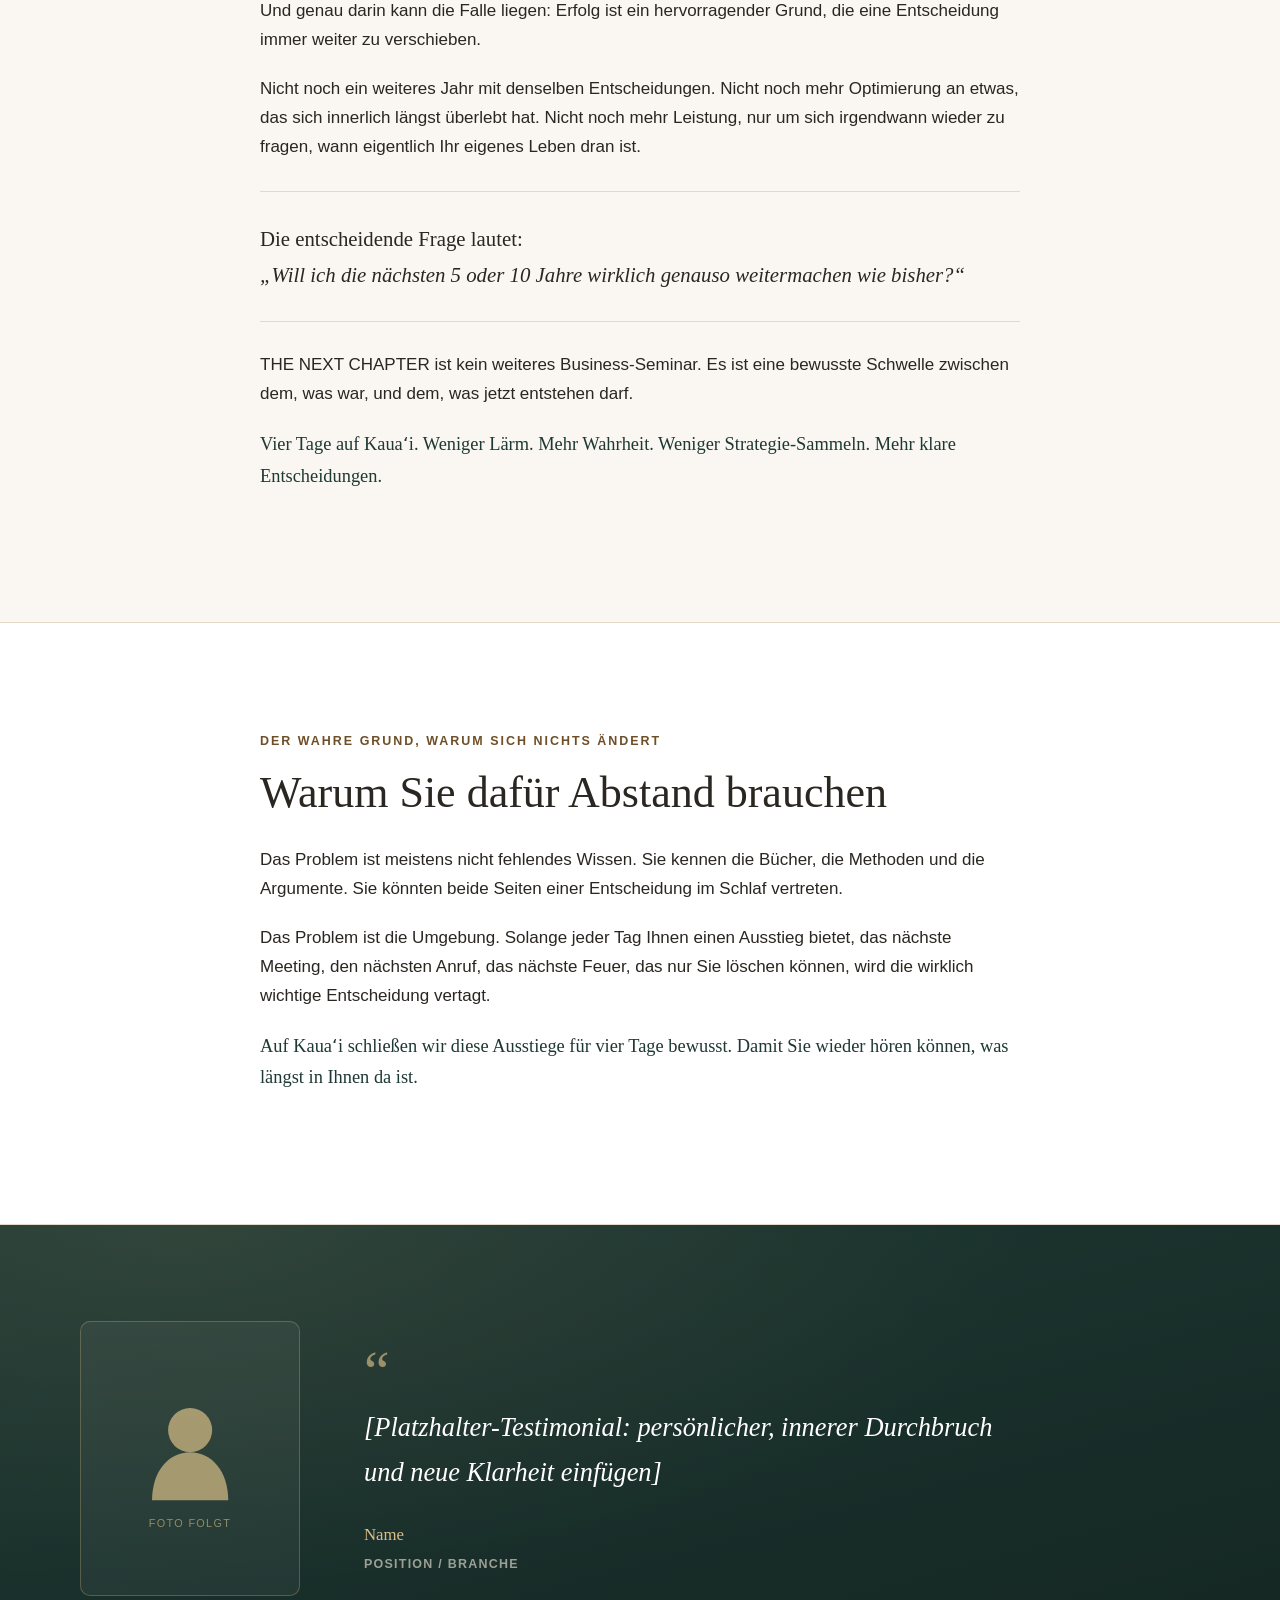
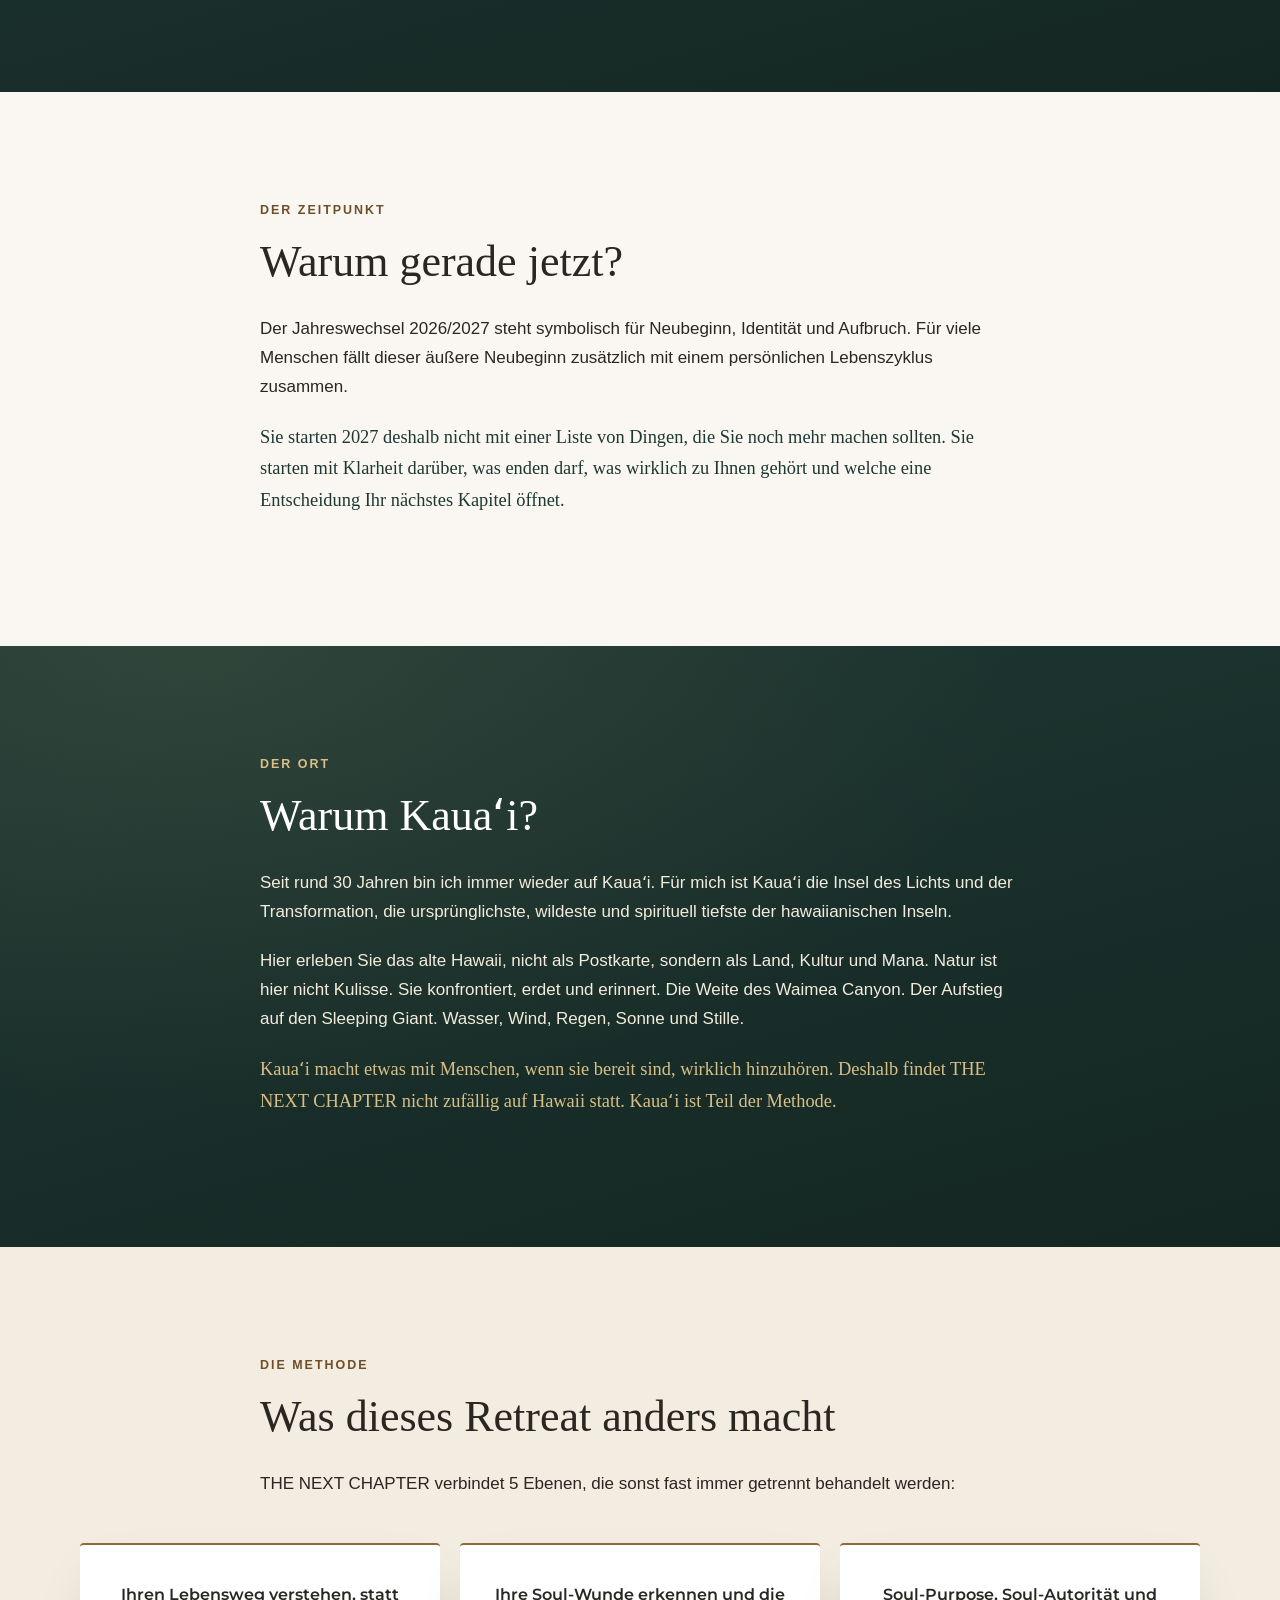
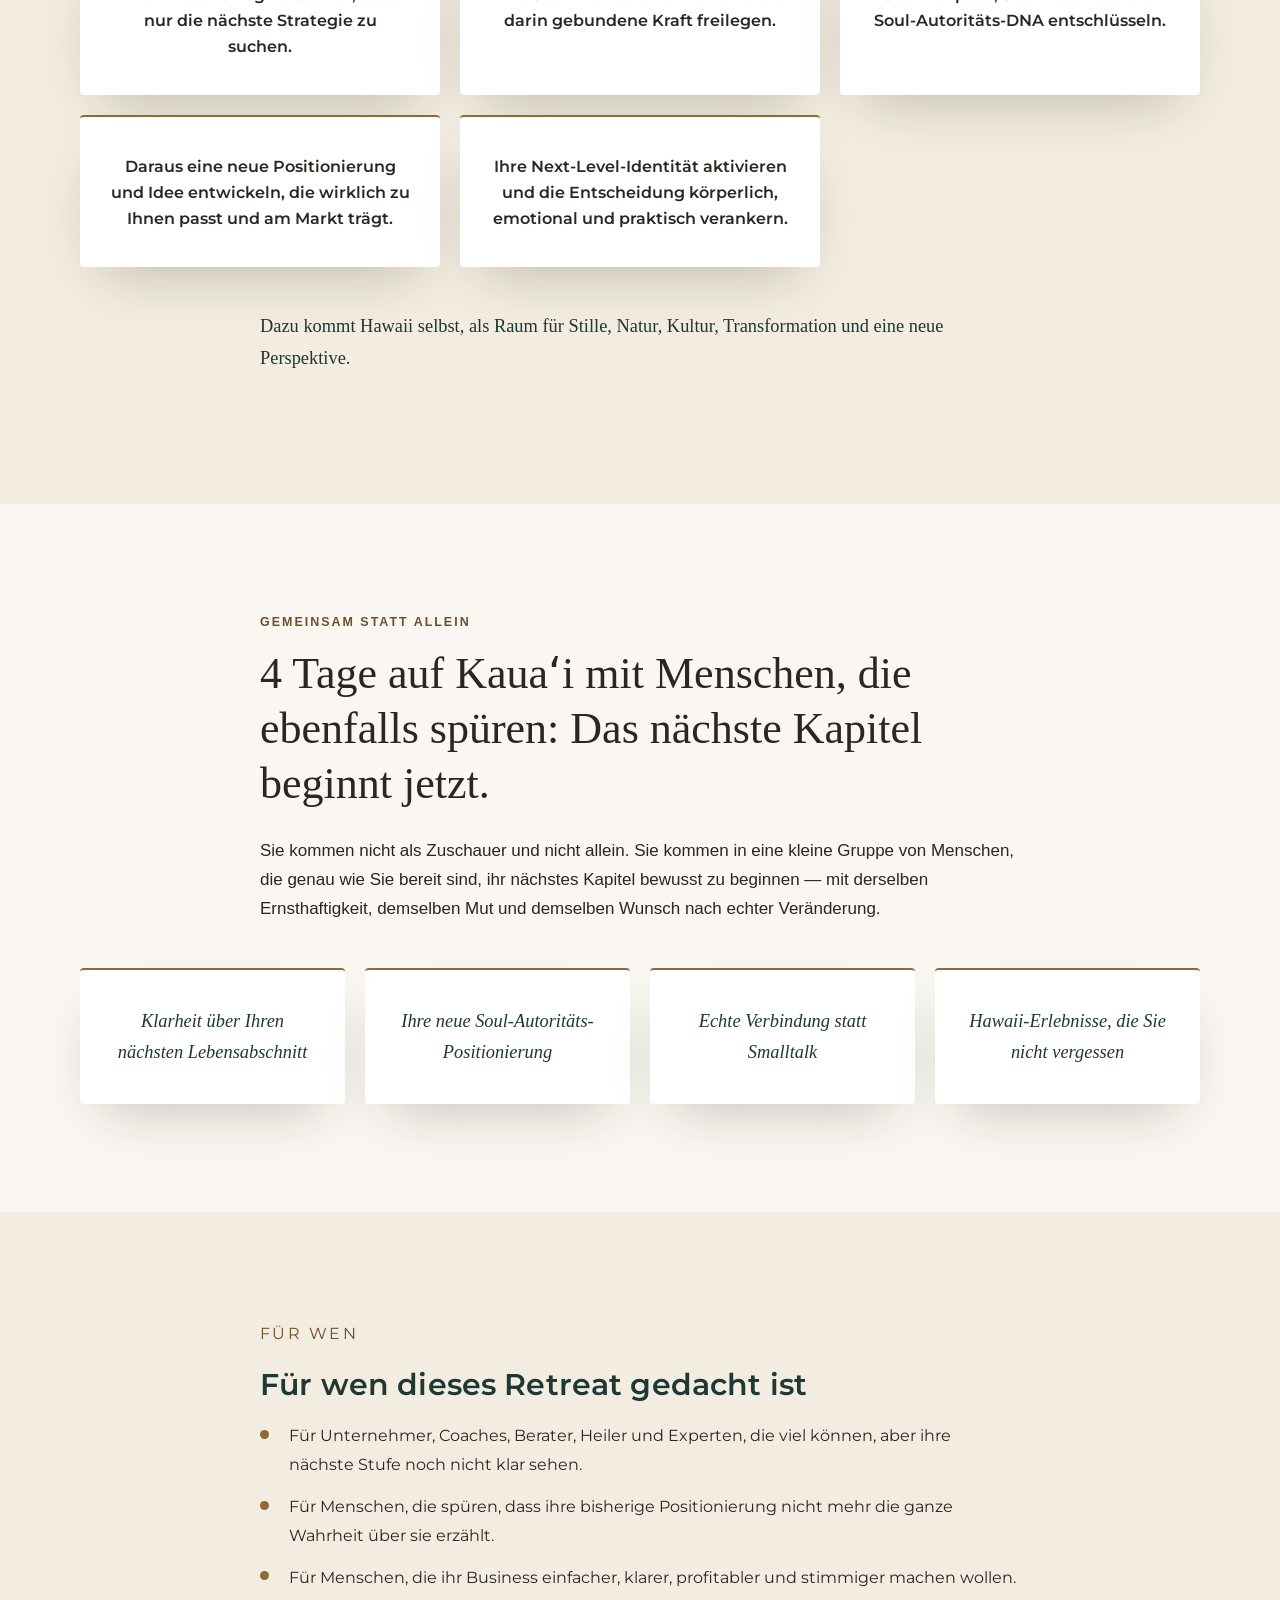
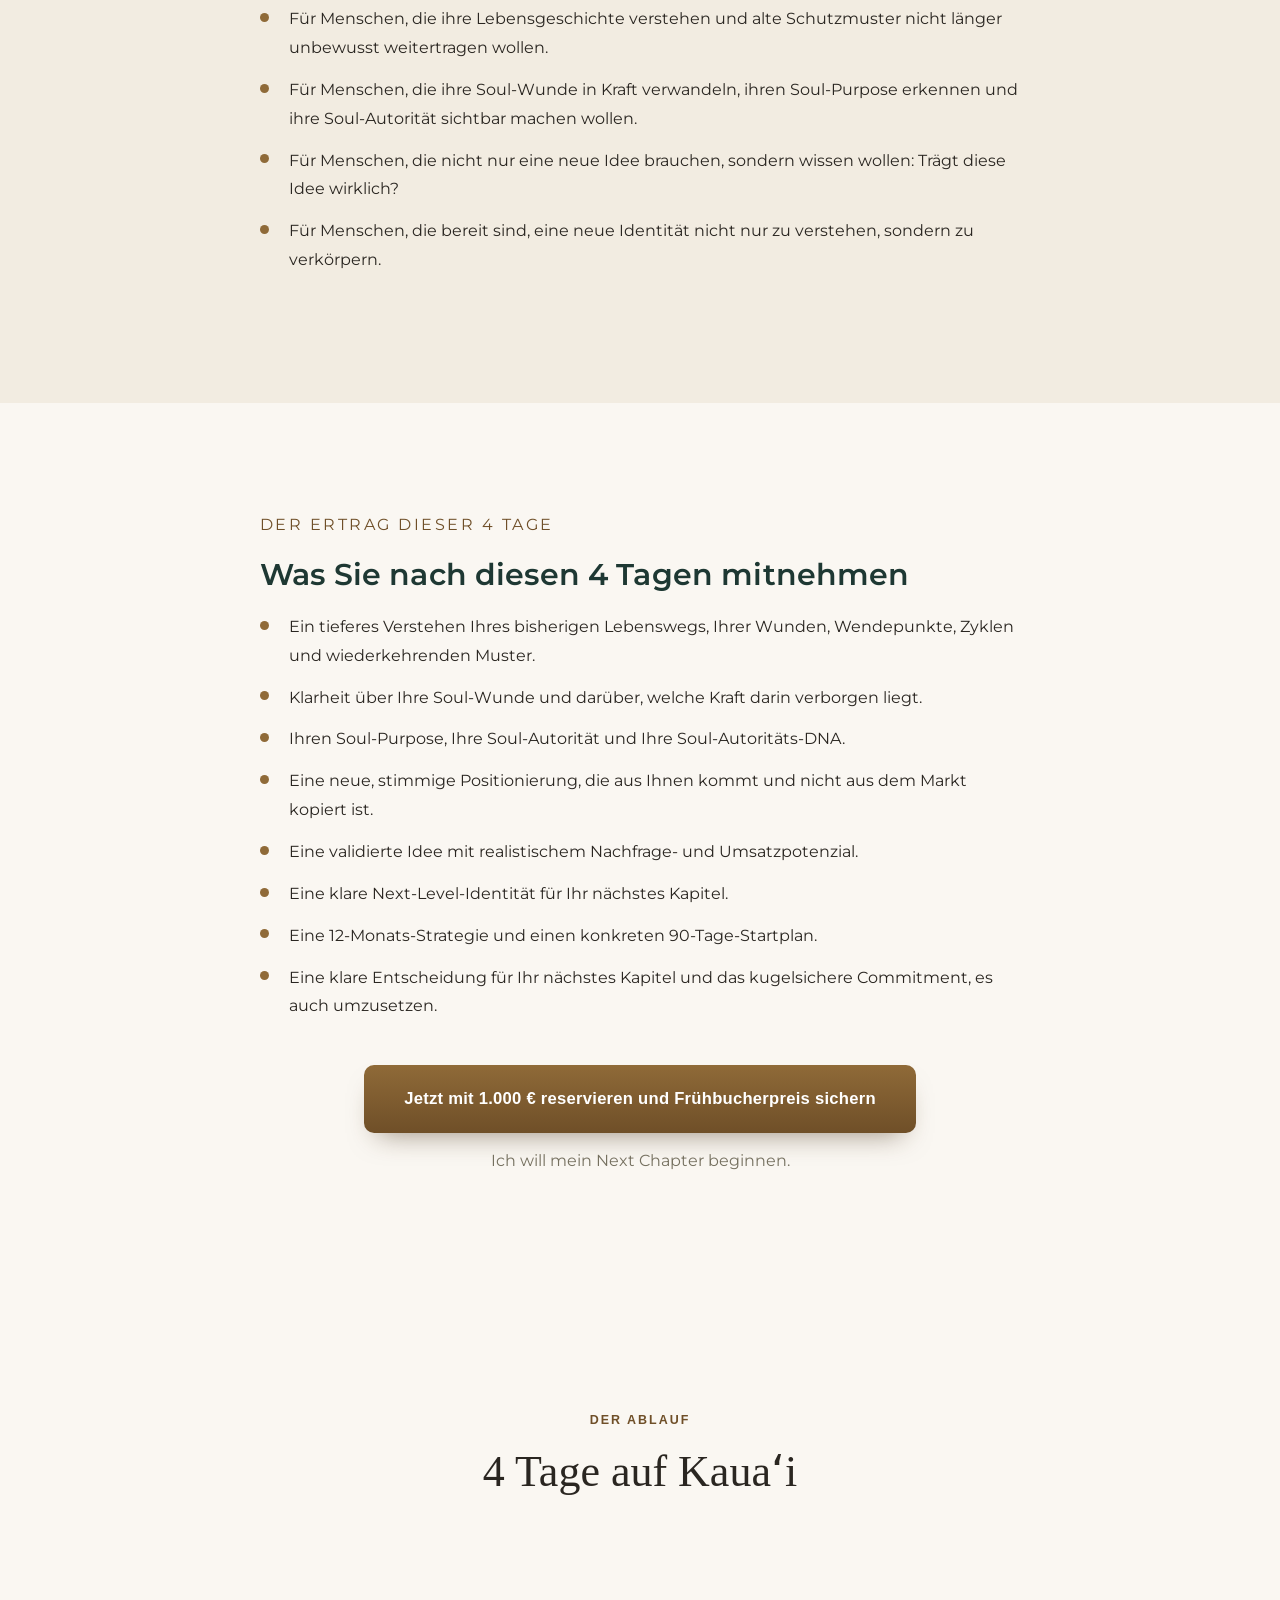
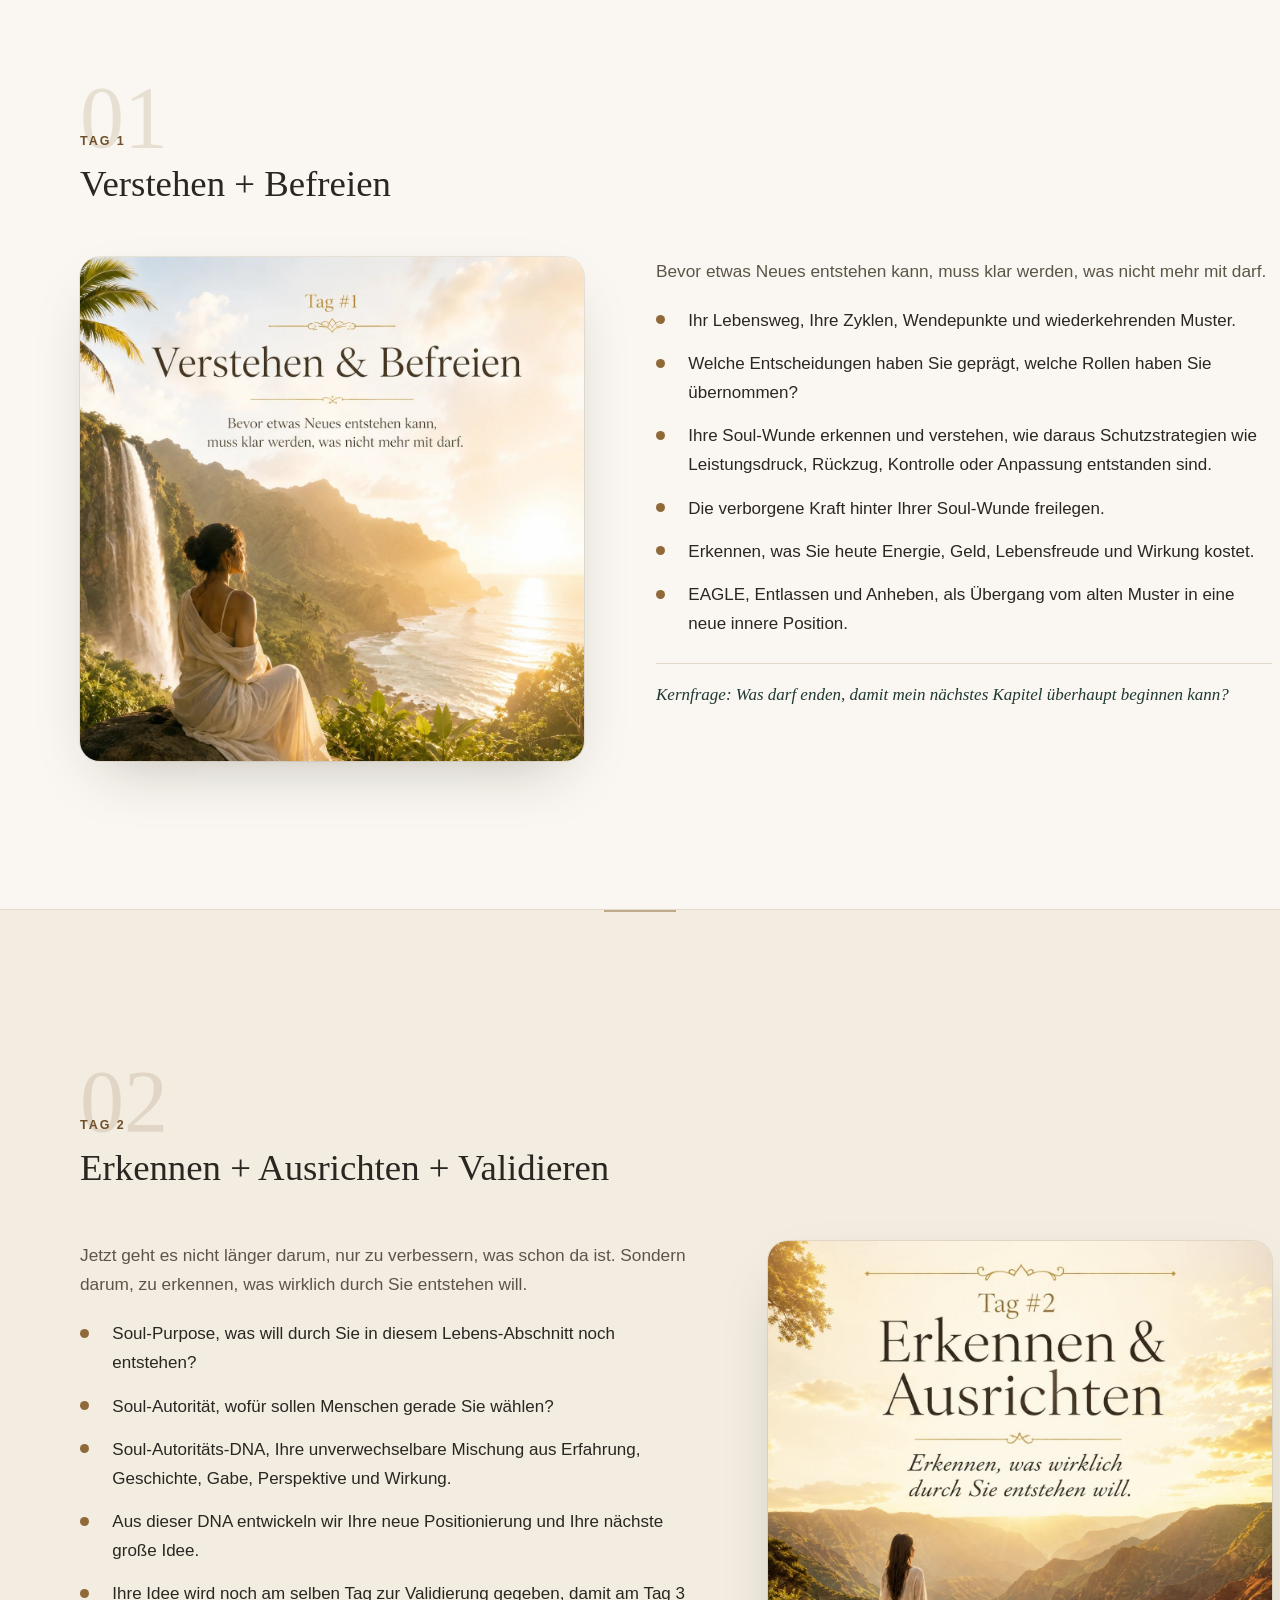
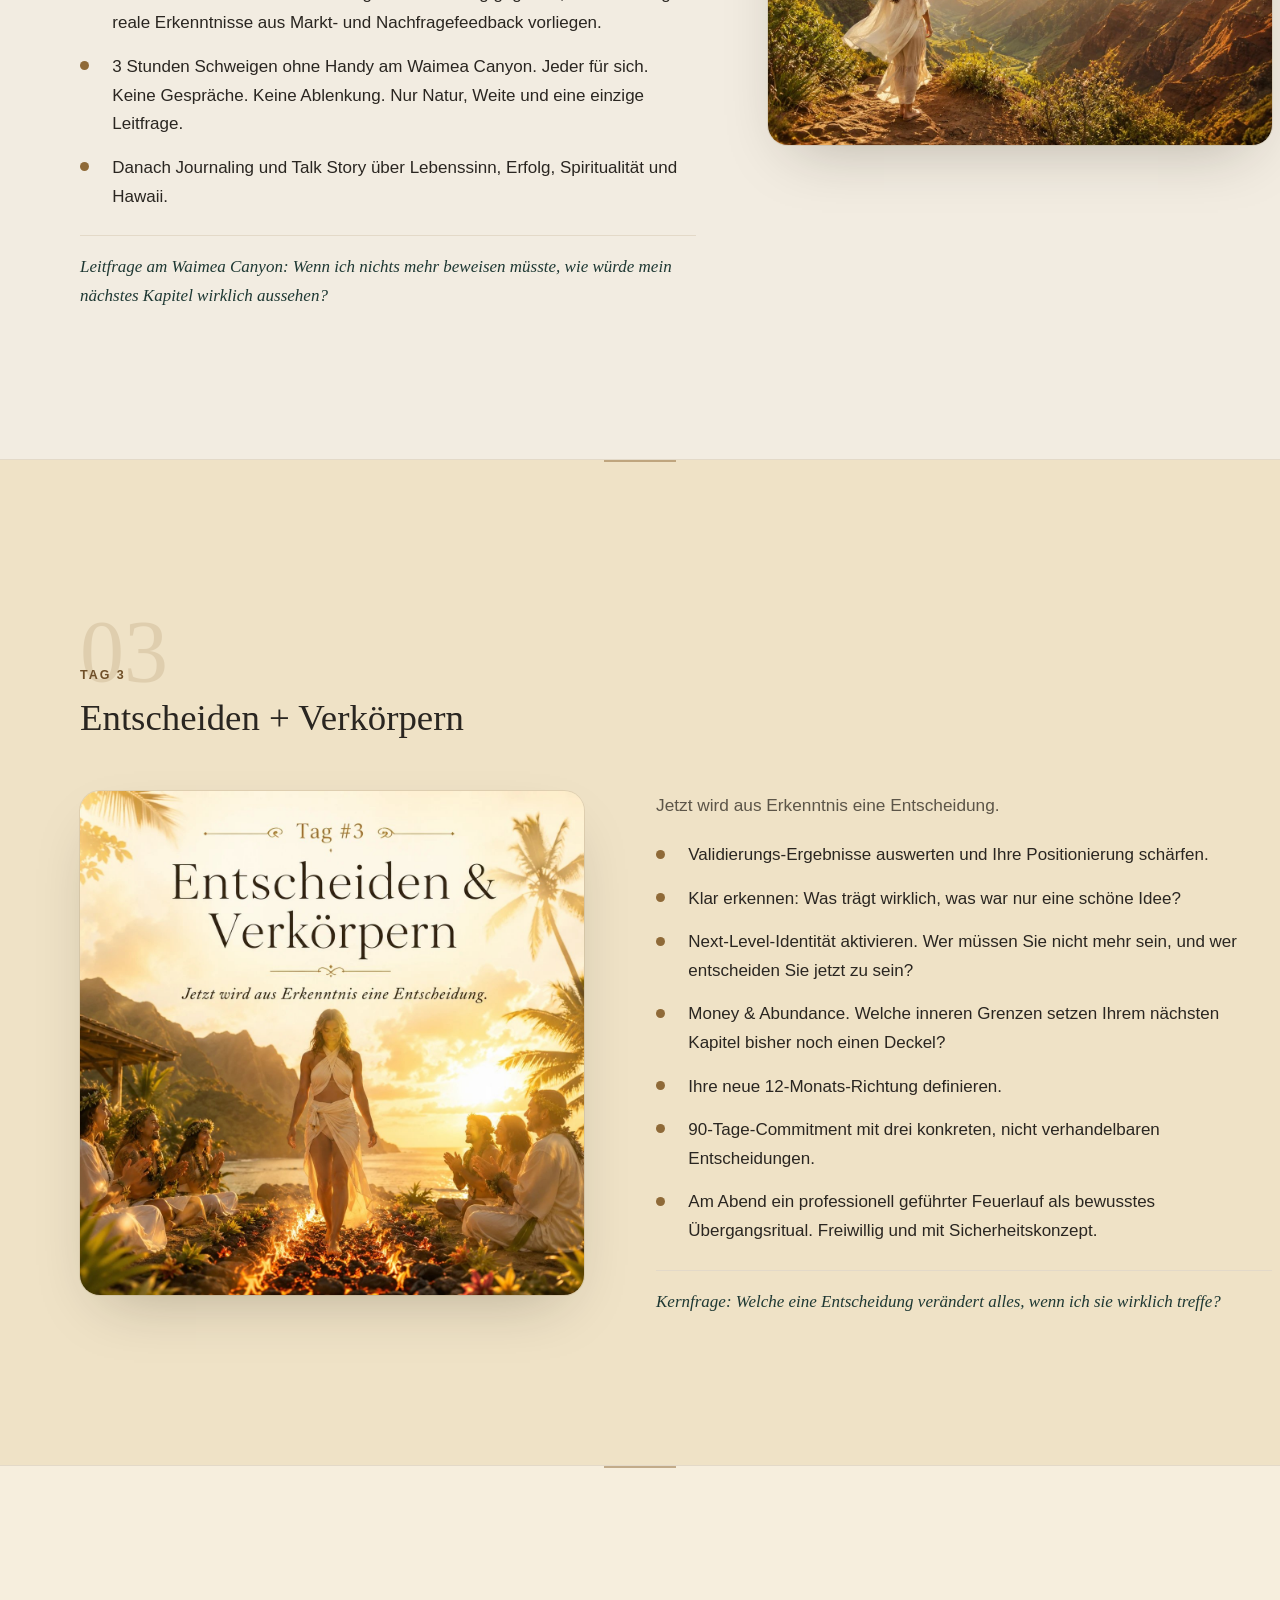
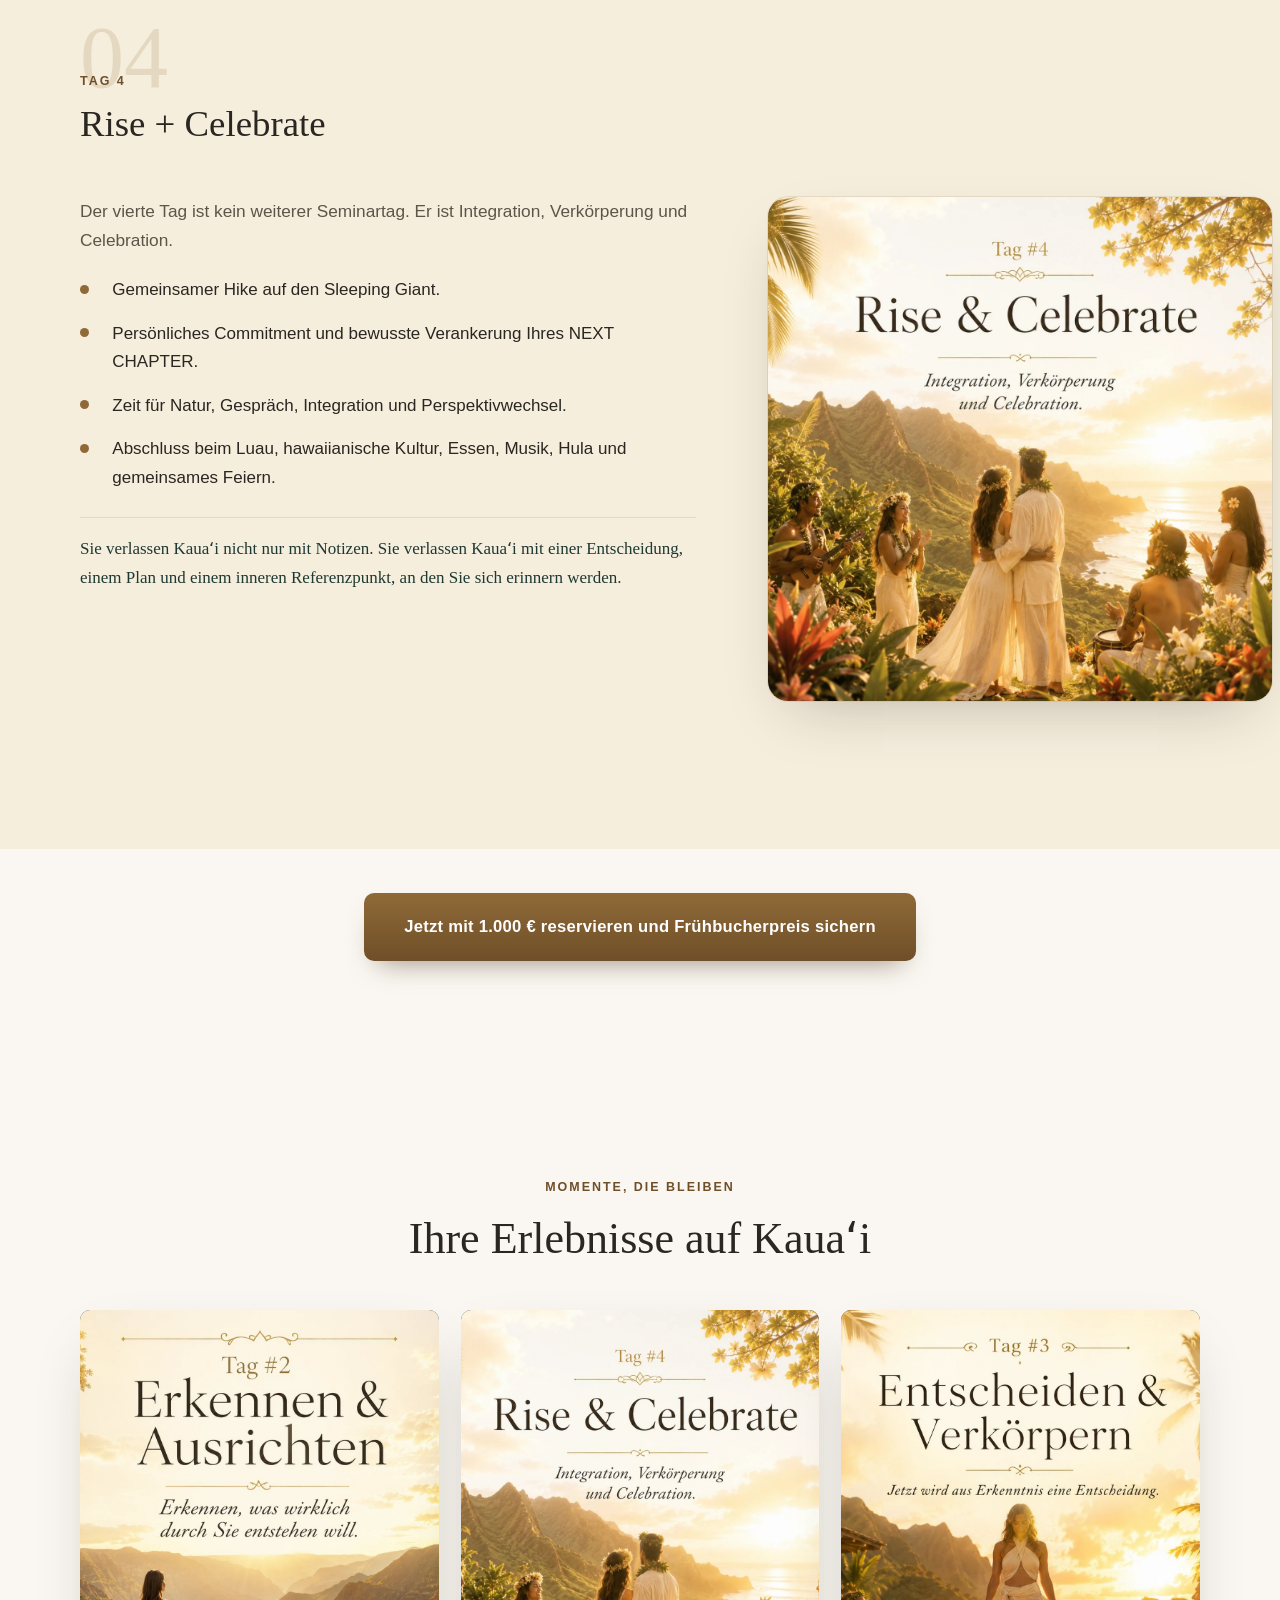
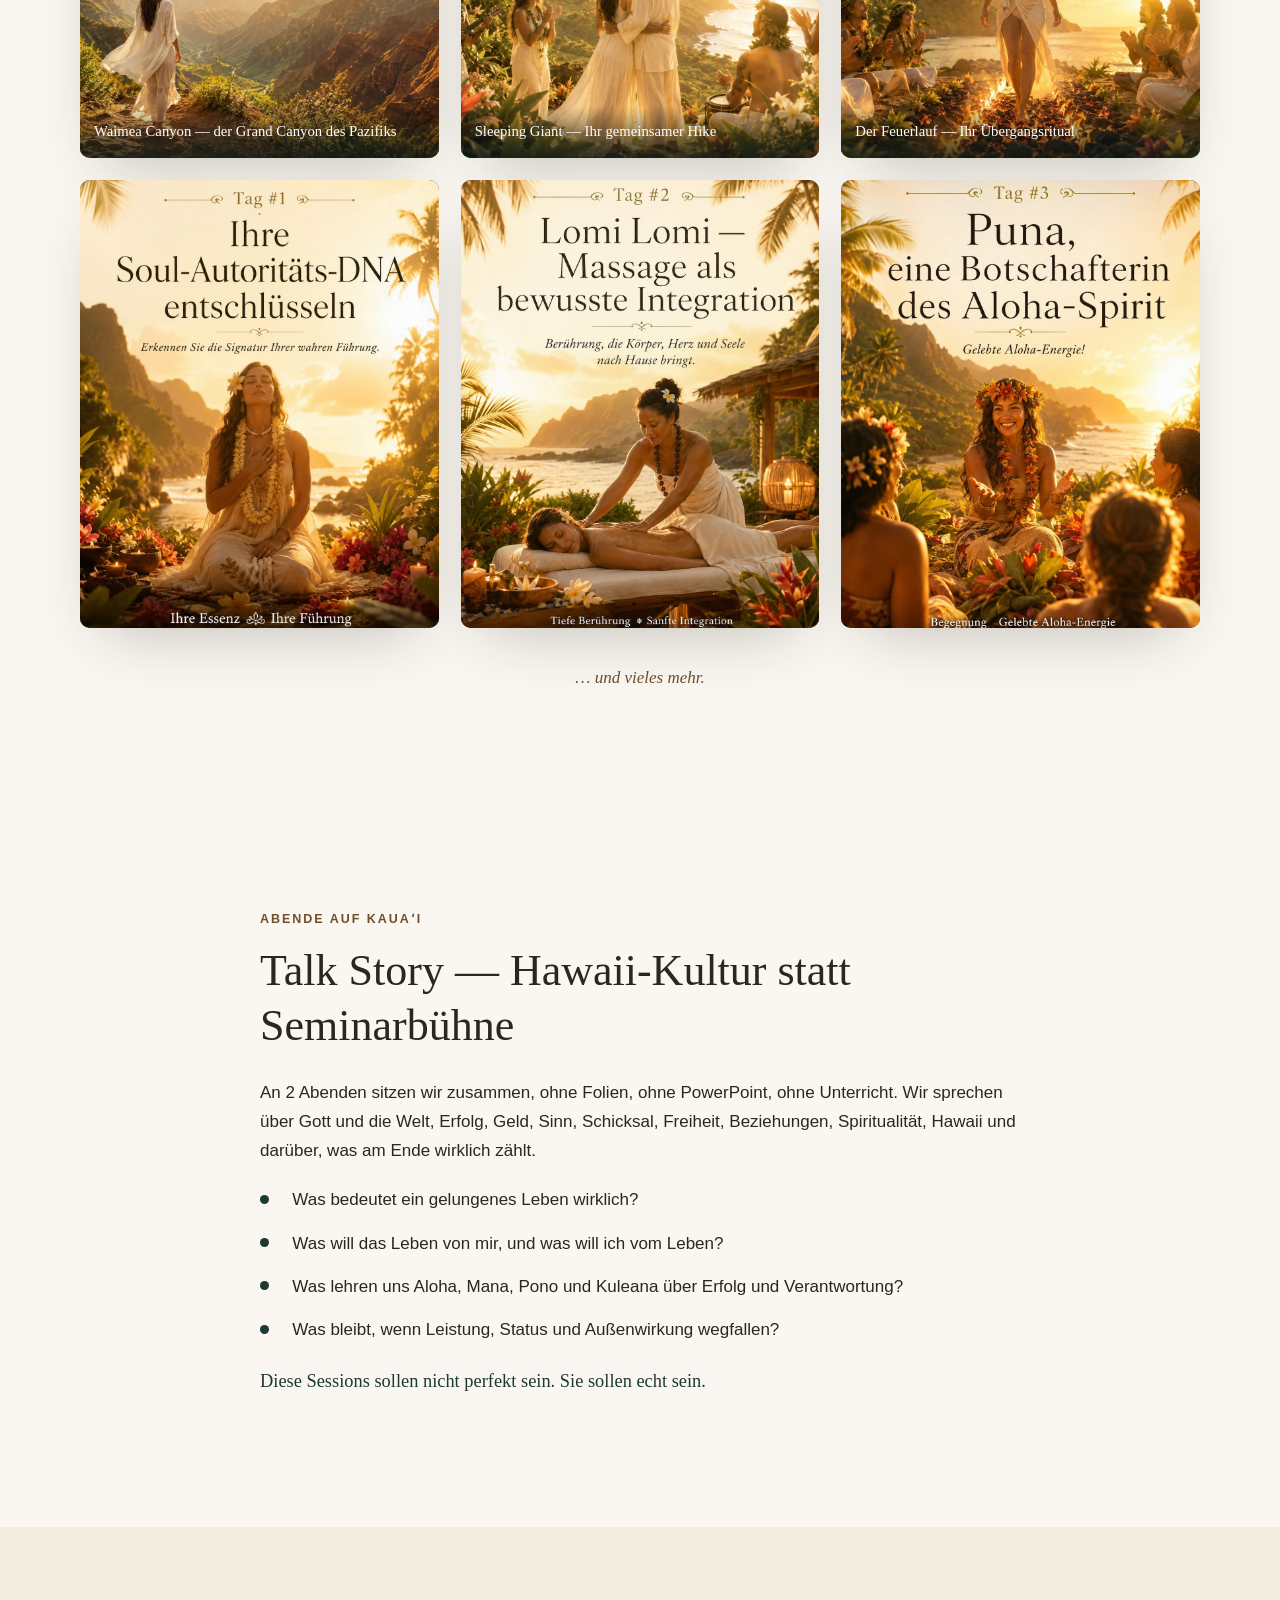
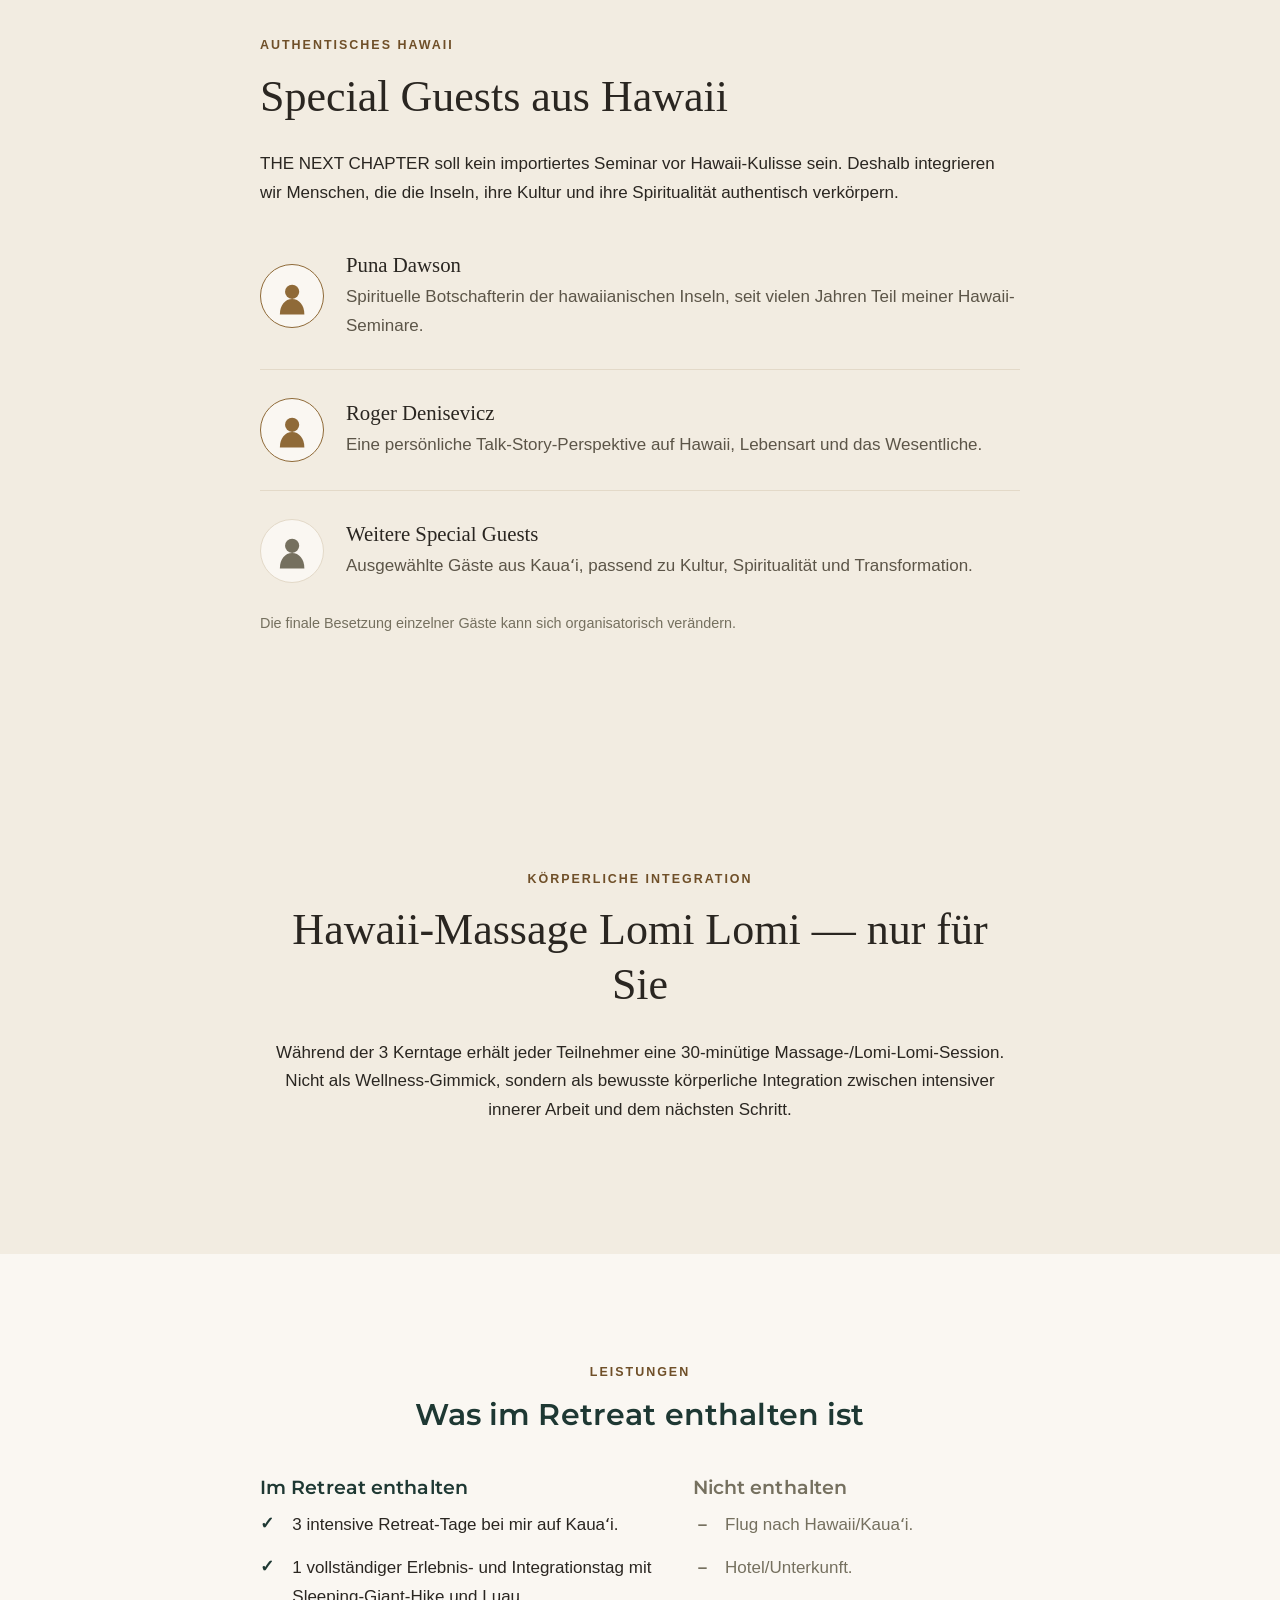
==== commit 4827157f: "Add real photos for Soul-DNA, Lomi Lomi, and Puna experience tiles Replaces the reused Tag-1 photo a" ====
--- a/index.html
+++ b/index.html
@@ -372,32 +372,14 @@
           <img src="assets/day-3.jpg" alt="Feuerlauf am Strand auf Kauaʻi" loading="lazy">
           <figcaption class="exp-tile__caption">Der Feuerlauf — Ihr Übergangsritual</figcaption>
         </figure>
-        <figure class="exp-tile">
-          <img src="assets/day-1.jpg" alt="Frau sitzt still an einem Wasserfall mit Blick auf die Kauaʻi-Küste bei Sonnenaufgang" loading="lazy">
-          <figcaption class="exp-tile__caption">Ihre Soul-Autoritäts-DNA entschlüsseln</figcaption>
+        <figure class="exp-tile exp-tile--self-captioned">
+          <img src="assets/day-tile-soul-dna.jpg" alt="Ihre Soul-Autoritäts-DNA entschlüsseln — Frau kniet meditativ mit Blumenkette an der Küste Kauaʻis bei Sonnenuntergang, Hand aufs Herz gelegt" loading="lazy">
         </figure>
-        <figure class="exp-tile exp-tile--concept">
-          <svg class="exp-tile__icon" viewBox="0 0 64 64" aria-hidden="true">
-            <path d="M8 34c8-14 16-14 24 0s16 14 24 0" fill="none" stroke="currentColor" stroke-width="2" stroke-linecap="round"/>
-            <path d="M8 22c8-14 16-14 24 0s16 14 24 0" fill="none" stroke="currentColor" stroke-width="2" stroke-linecap="round" opacity="0.5"/>
-          </svg>
-          <figcaption class="exp-tile__caption">Lomi Lomi — Massage als bewusste Integration</figcaption>
+        <figure class="exp-tile exp-tile--self-captioned">
+          <img src="assets/day-tile-lomi.jpg" alt="Lomi Lomi — Massage als bewusste Integration, im Freien mit Blick auf die Kauaʻi-Küste bei Sonnenuntergang" loading="lazy">
         </figure>
-        <figure class="exp-tile exp-tile--concept">
-          <svg class="exp-tile__icon" viewBox="0 0 64 64" aria-hidden="true">
-            <circle cx="32" cy="32" r="9" fill="none" stroke="currentColor" stroke-width="2"/>
-            <g stroke="currentColor" stroke-width="2" stroke-linecap="round">
-              <line x1="32" y1="4" x2="32" y2="14"/>
-              <line x1="32" y1="50" x2="32" y2="60"/>
-              <line x1="4" y1="32" x2="14" y2="32"/>
-              <line x1="50" y1="32" x2="60" y2="32"/>
-              <line x1="12" y1="12" x2="19" y2="19"/>
-              <line x1="45" y1="45" x2="52" y2="52"/>
-              <line x1="52" y1="12" x2="45" y2="19"/>
-              <line x1="19" y1="45" x2="12" y2="52"/>
-            </g>
-          </svg>
-          <figcaption class="exp-tile__caption">Puna, Botschafterin des Aloha-Spirit — gelebte Aloha-Energie!</figcaption>
+        <figure class="exp-tile exp-tile--self-captioned">
+          <img src="assets/day-tile-puna.jpg" alt="Puna, Botschafterin des Aloha-Spirit, im Kreis lächelnder Frauen an der Kauaʻi-Küste bei Sonnenuntergang" loading="lazy">
         </figure>
       </div>
       <p class="exp-tiles__more">… und vieles mehr.</p>
--- a/styles.css
+++ b/styles.css
@@ -648,29 +648,6 @@
   color: #fff;
   background: linear-gradient(180deg, rgba(20,38,34,0) 0%, rgba(15,26,23,0.82) 100%);
 }
-.exp-tile--concept {
-  background: linear-gradient(160deg, var(--color-teal-deep) 0%, var(--color-teal-darker) 100%);
-  display: flex;
-  flex-direction: column;
-  align-items: center;
-  justify-content: center;
-  gap: 18px;
-  padding: 20px;
-  color: var(--color-gold-light);
-}
-.exp-tile__icon {
-  width: 34%;
-  height: auto;
-  transition: transform 0.5s ease;
-}
-.exp-tile--concept:hover .exp-tile__icon { transform: scale(1.1); }
-.exp-tile--concept .exp-tile__caption {
-  position: static;
-  background: none;
-  padding: 0;
-  text-align: center;
-  color: var(--color-gold-light);
-}
 .exp-tiles__more {
   text-align: center;
   font-family: var(--font-serif);
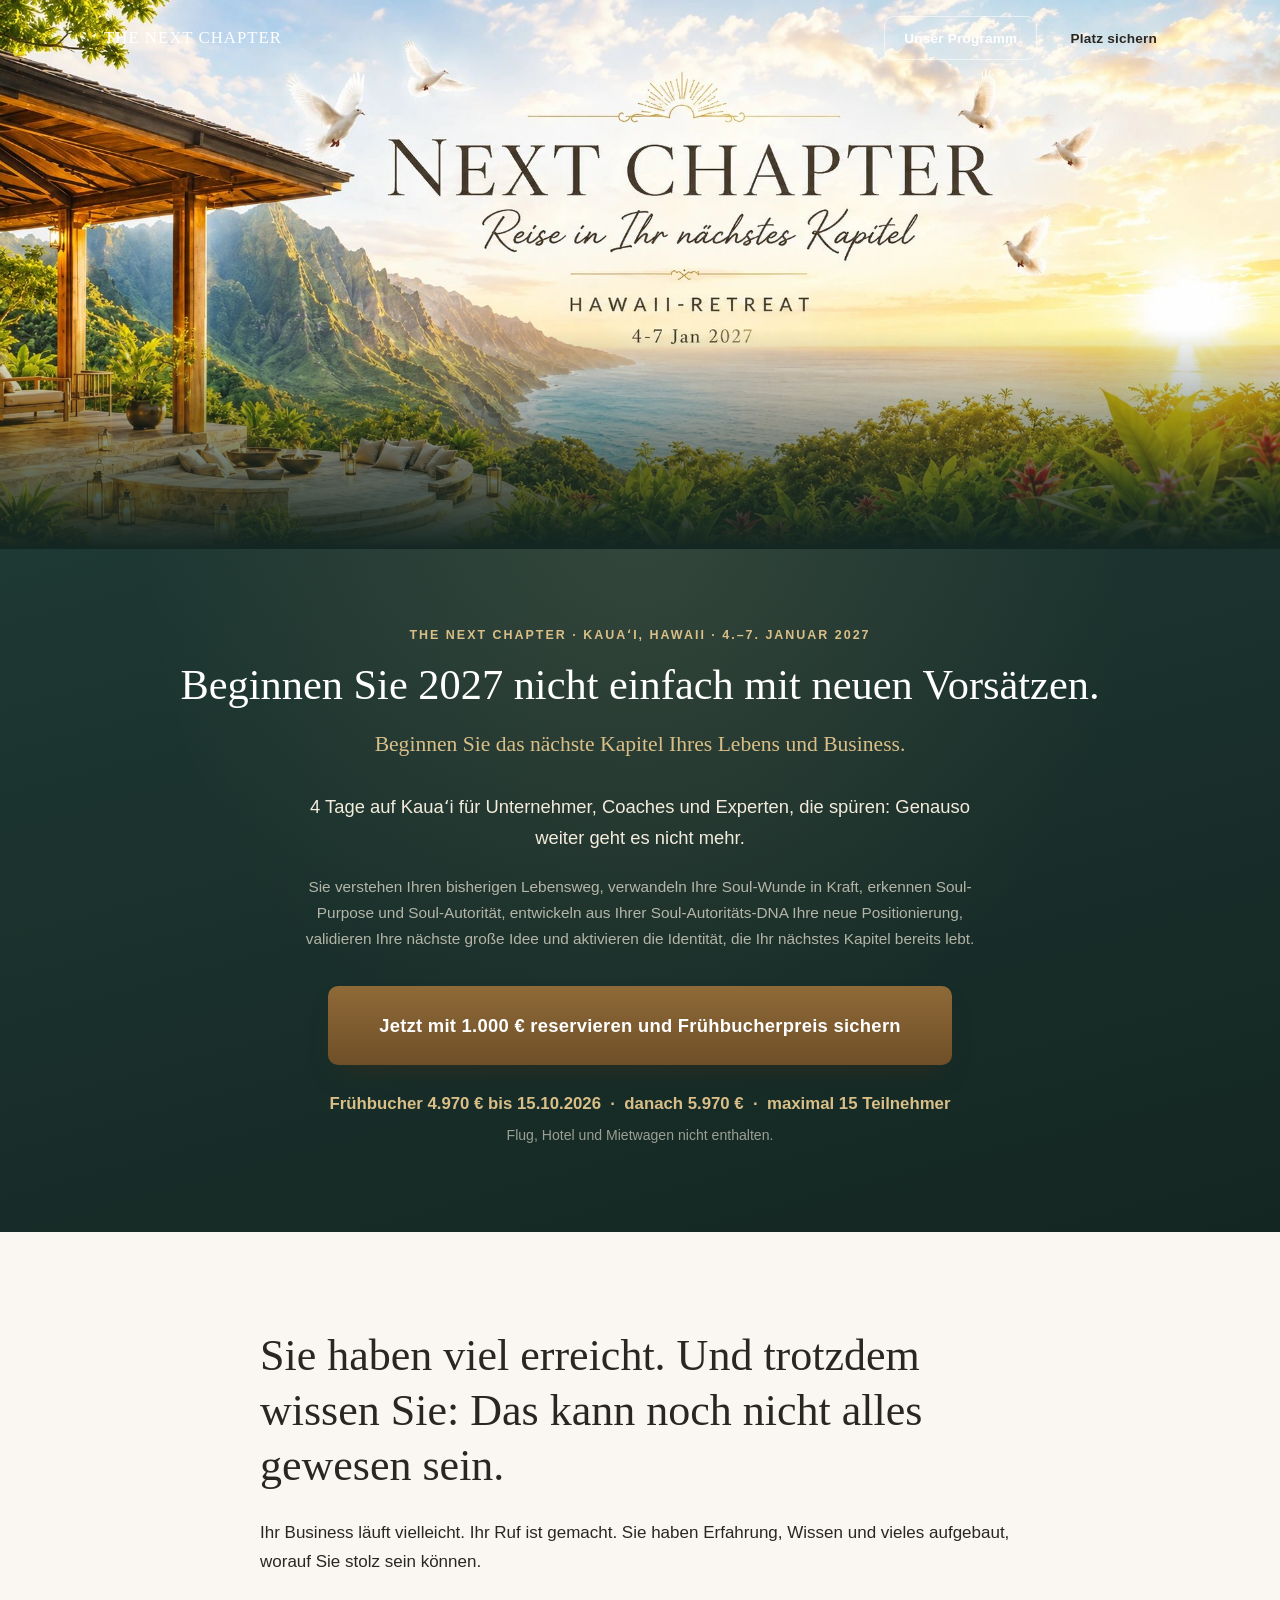
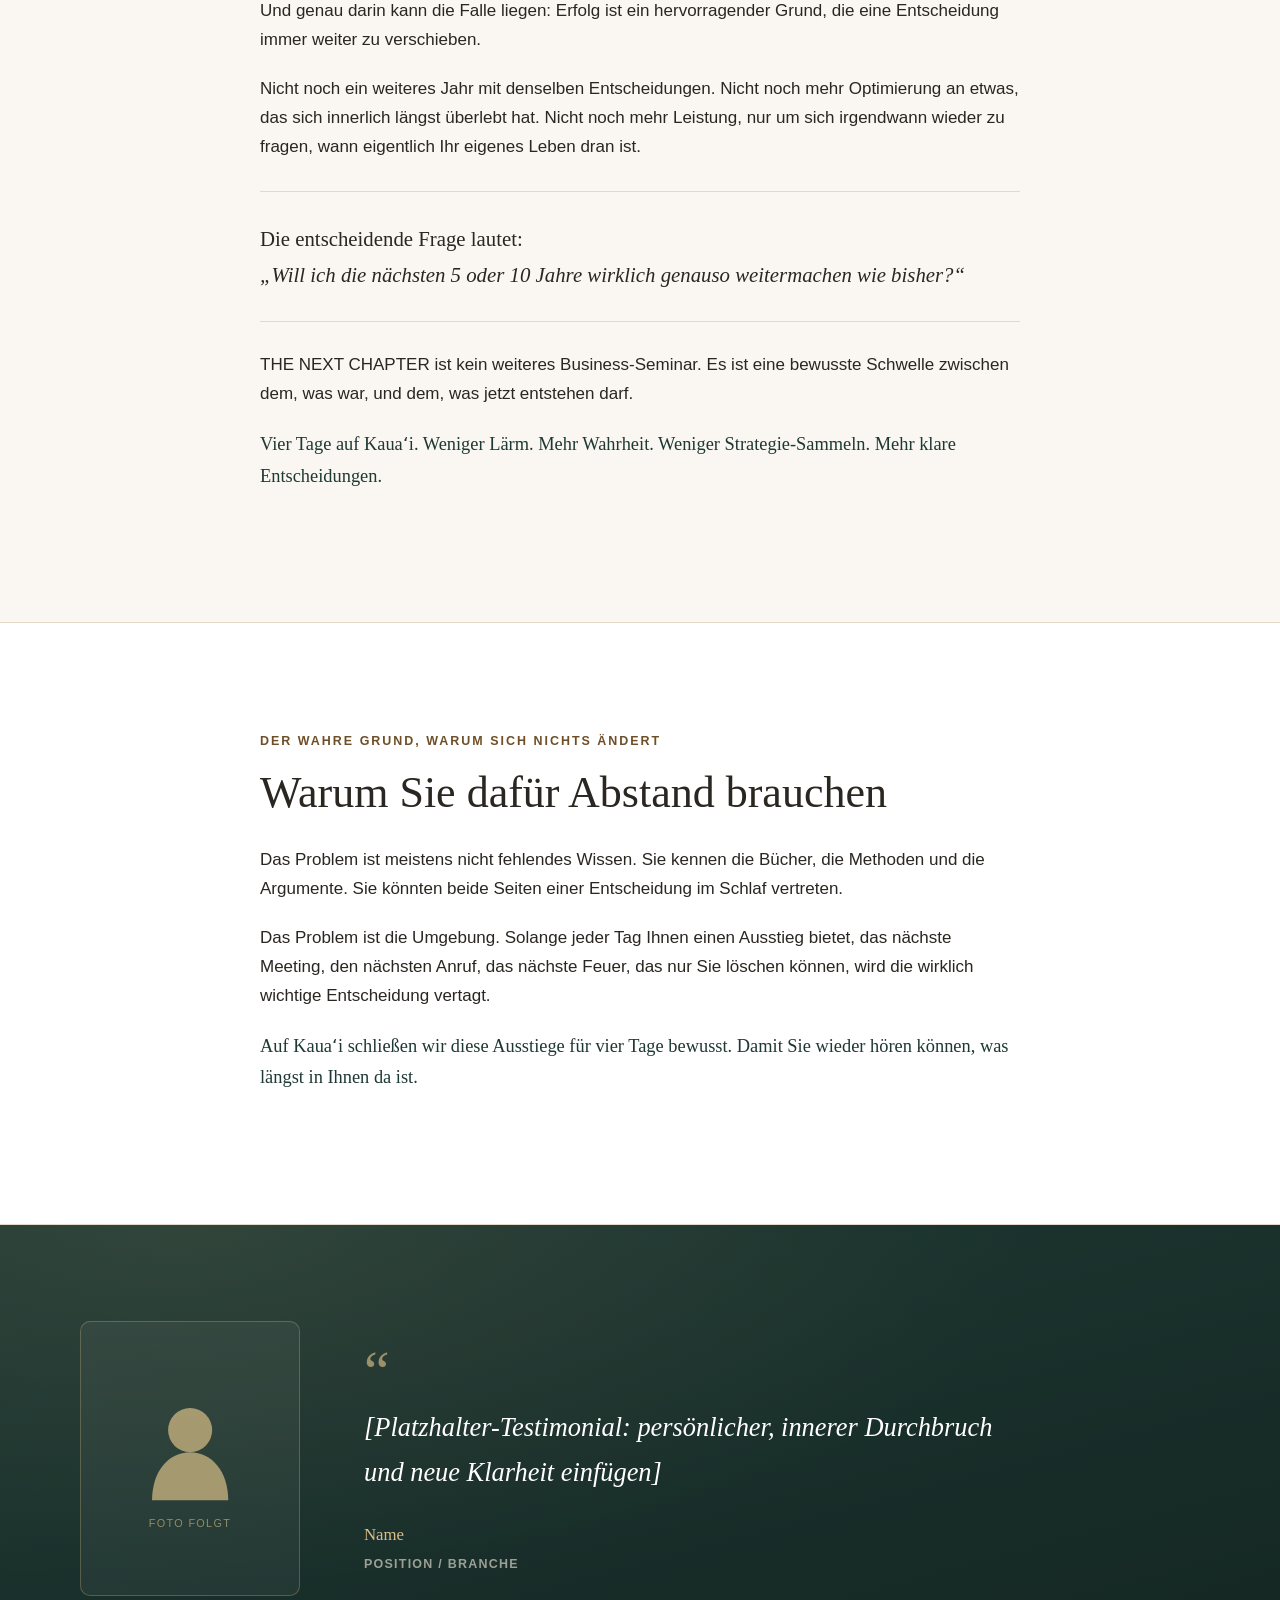
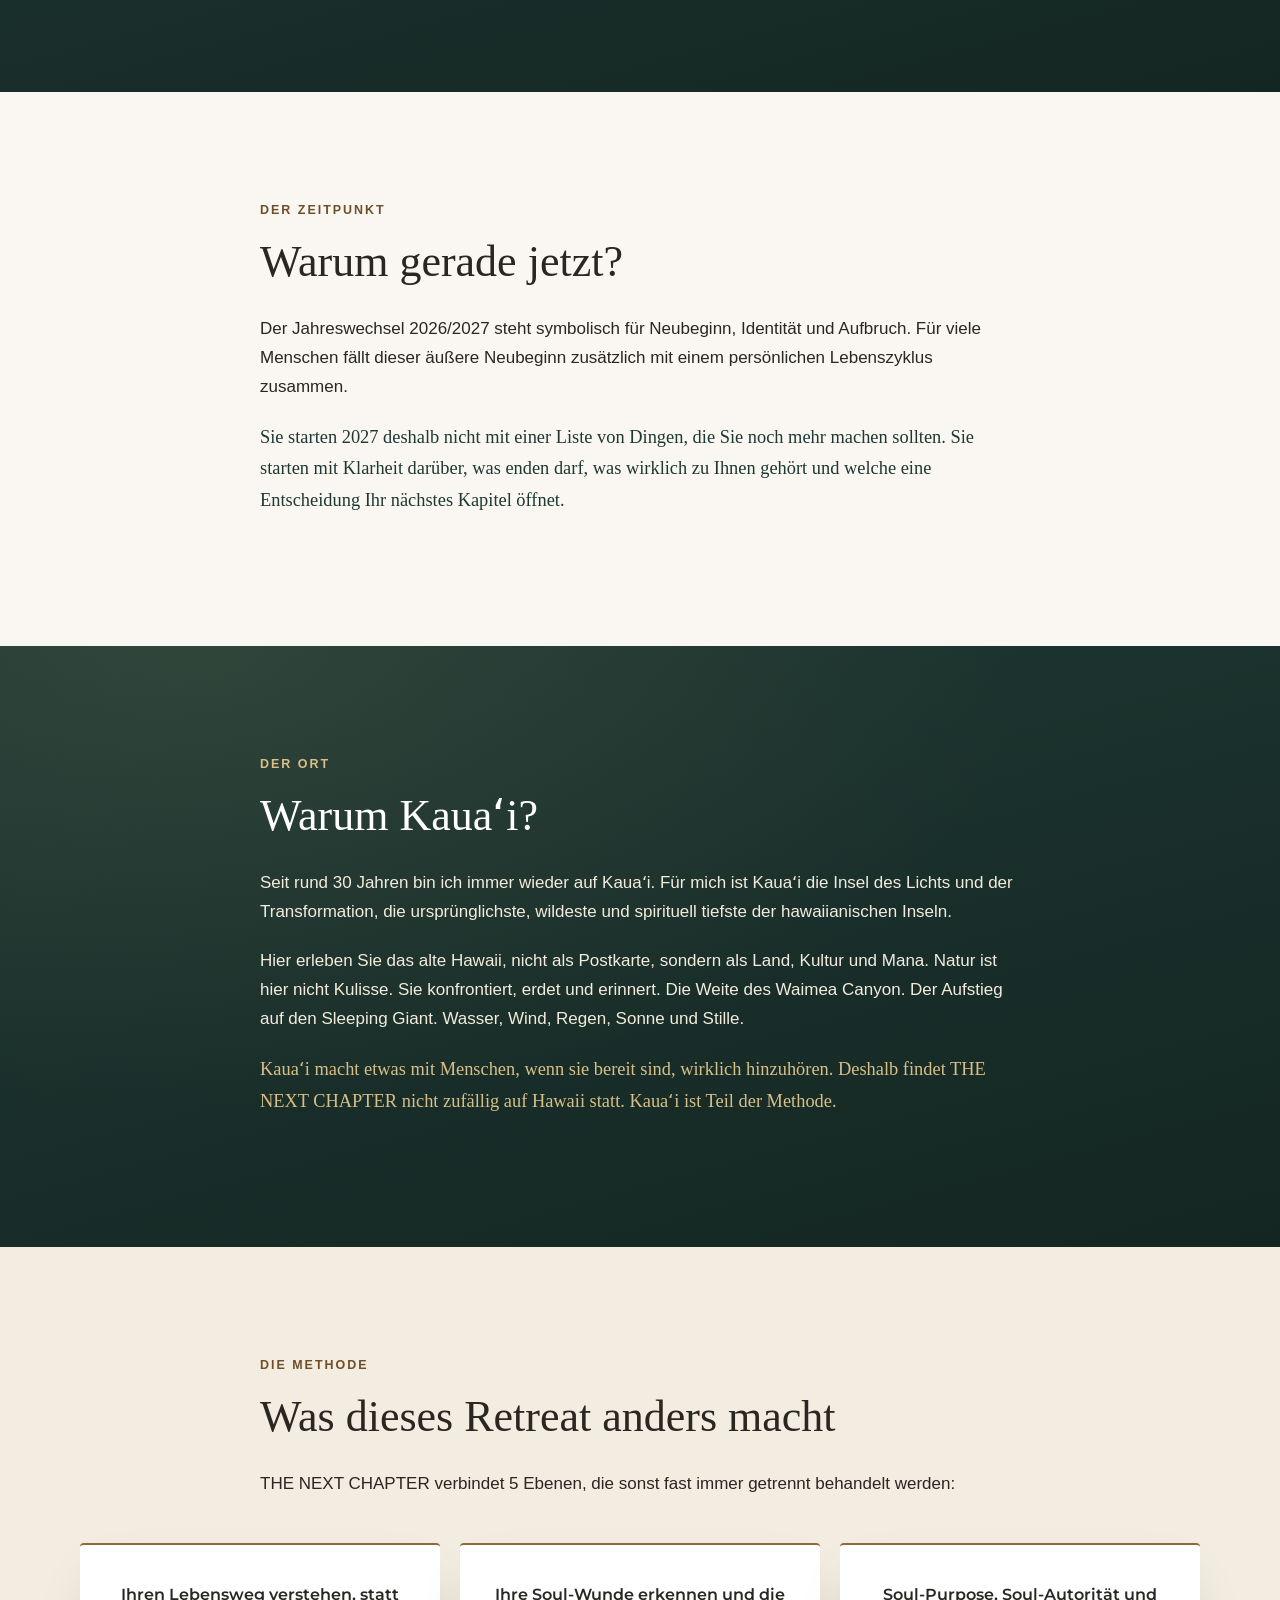
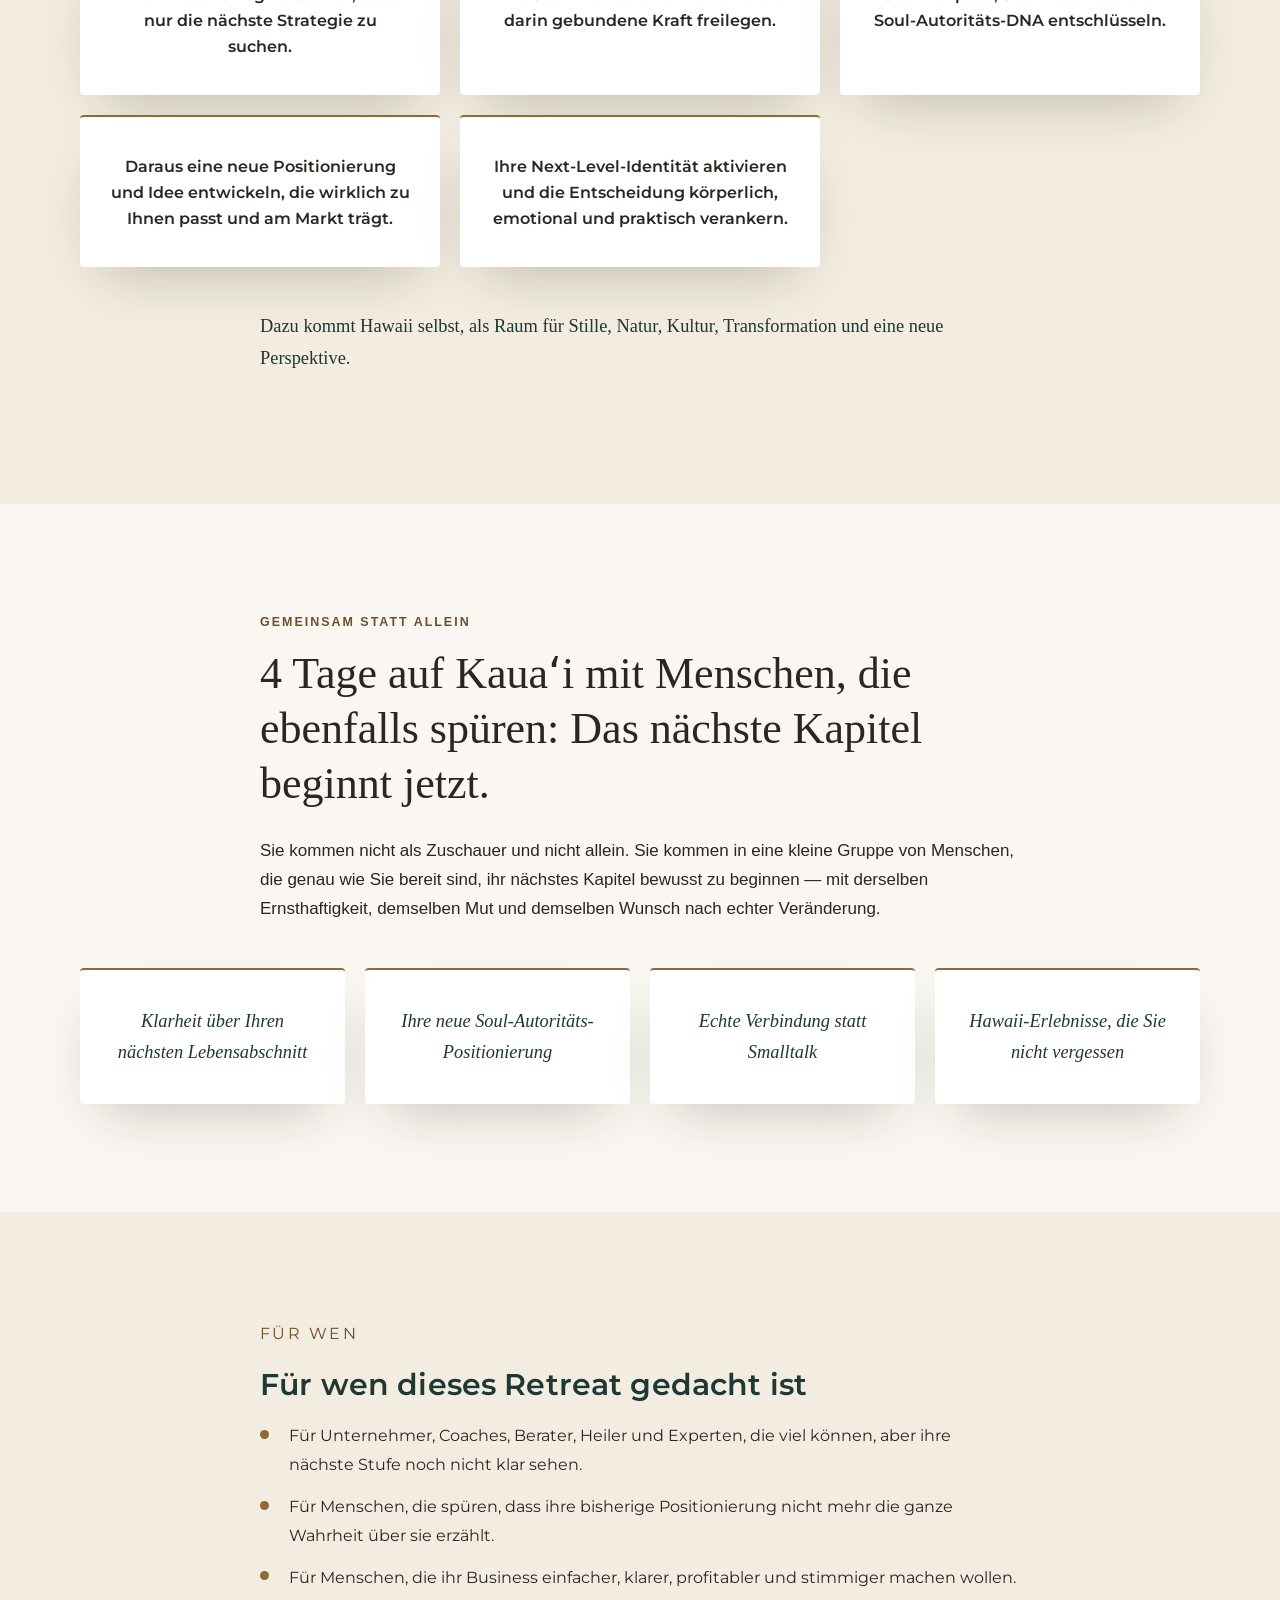
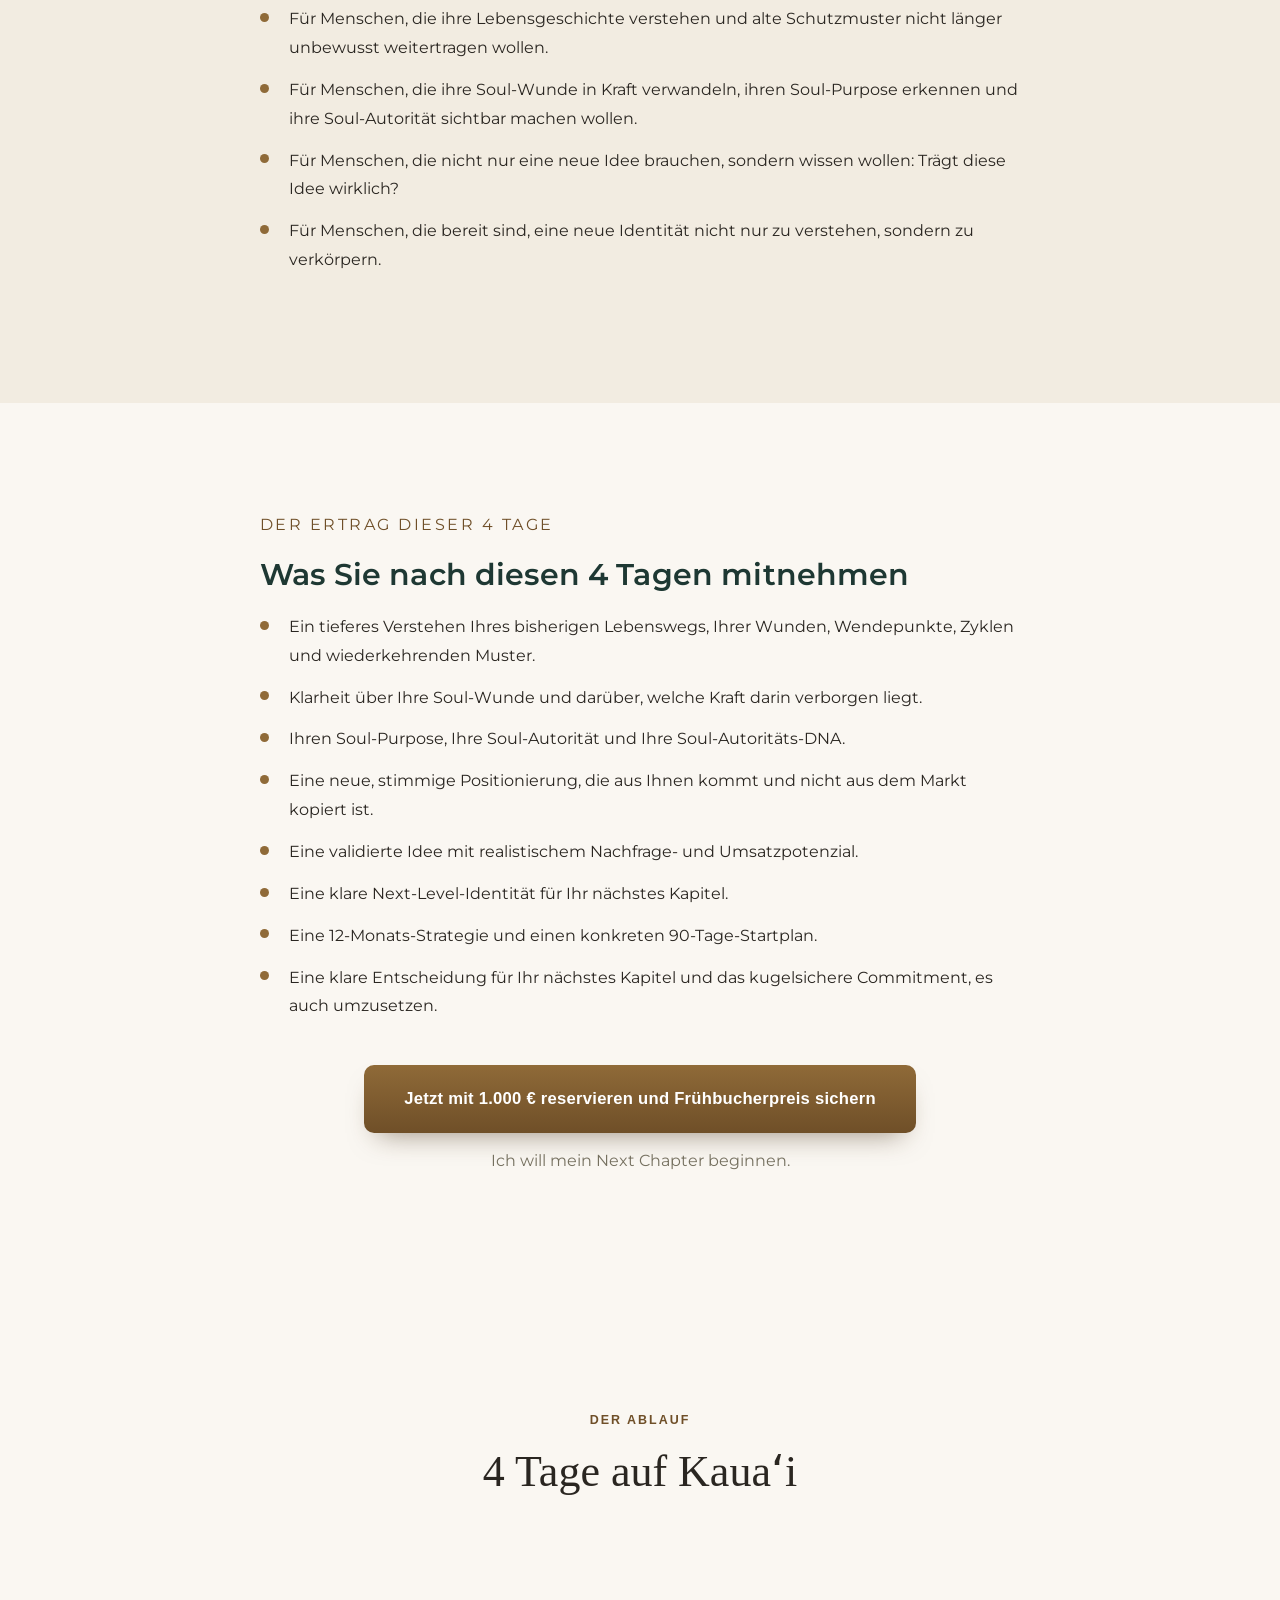
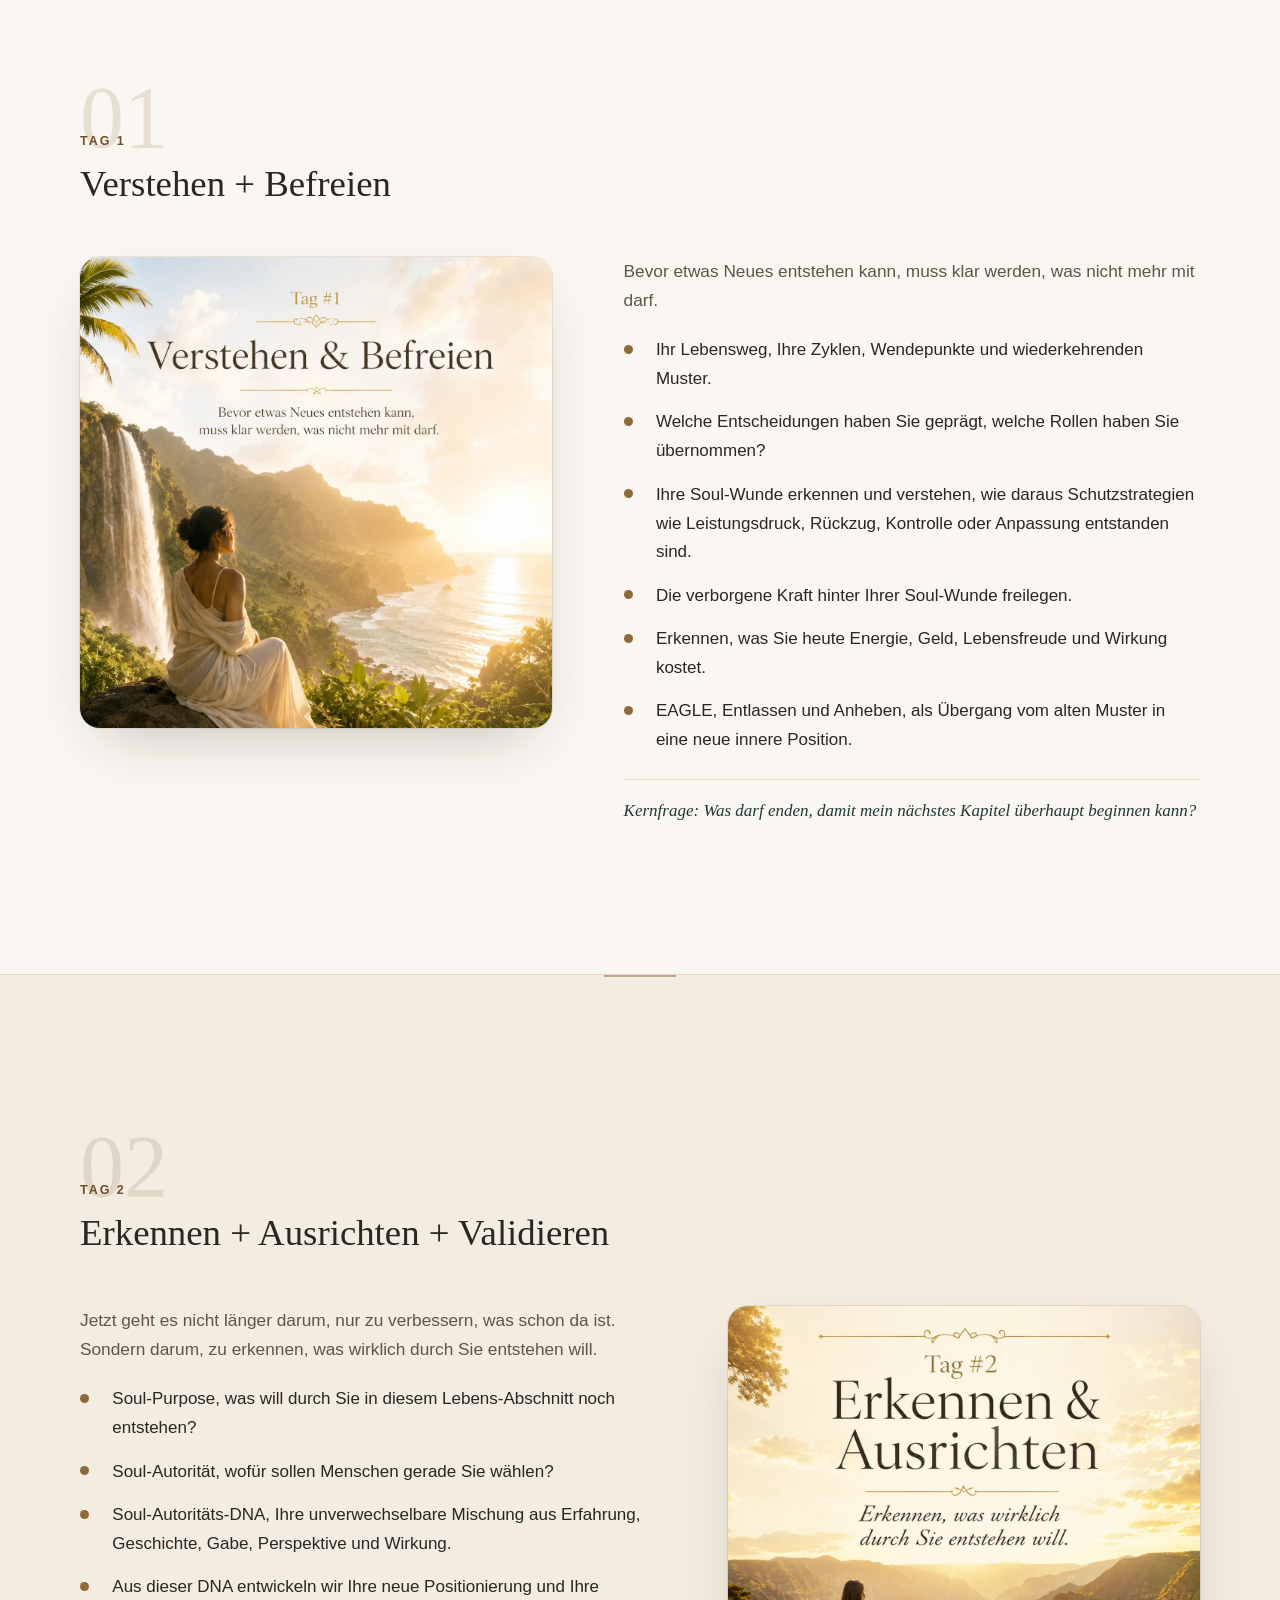
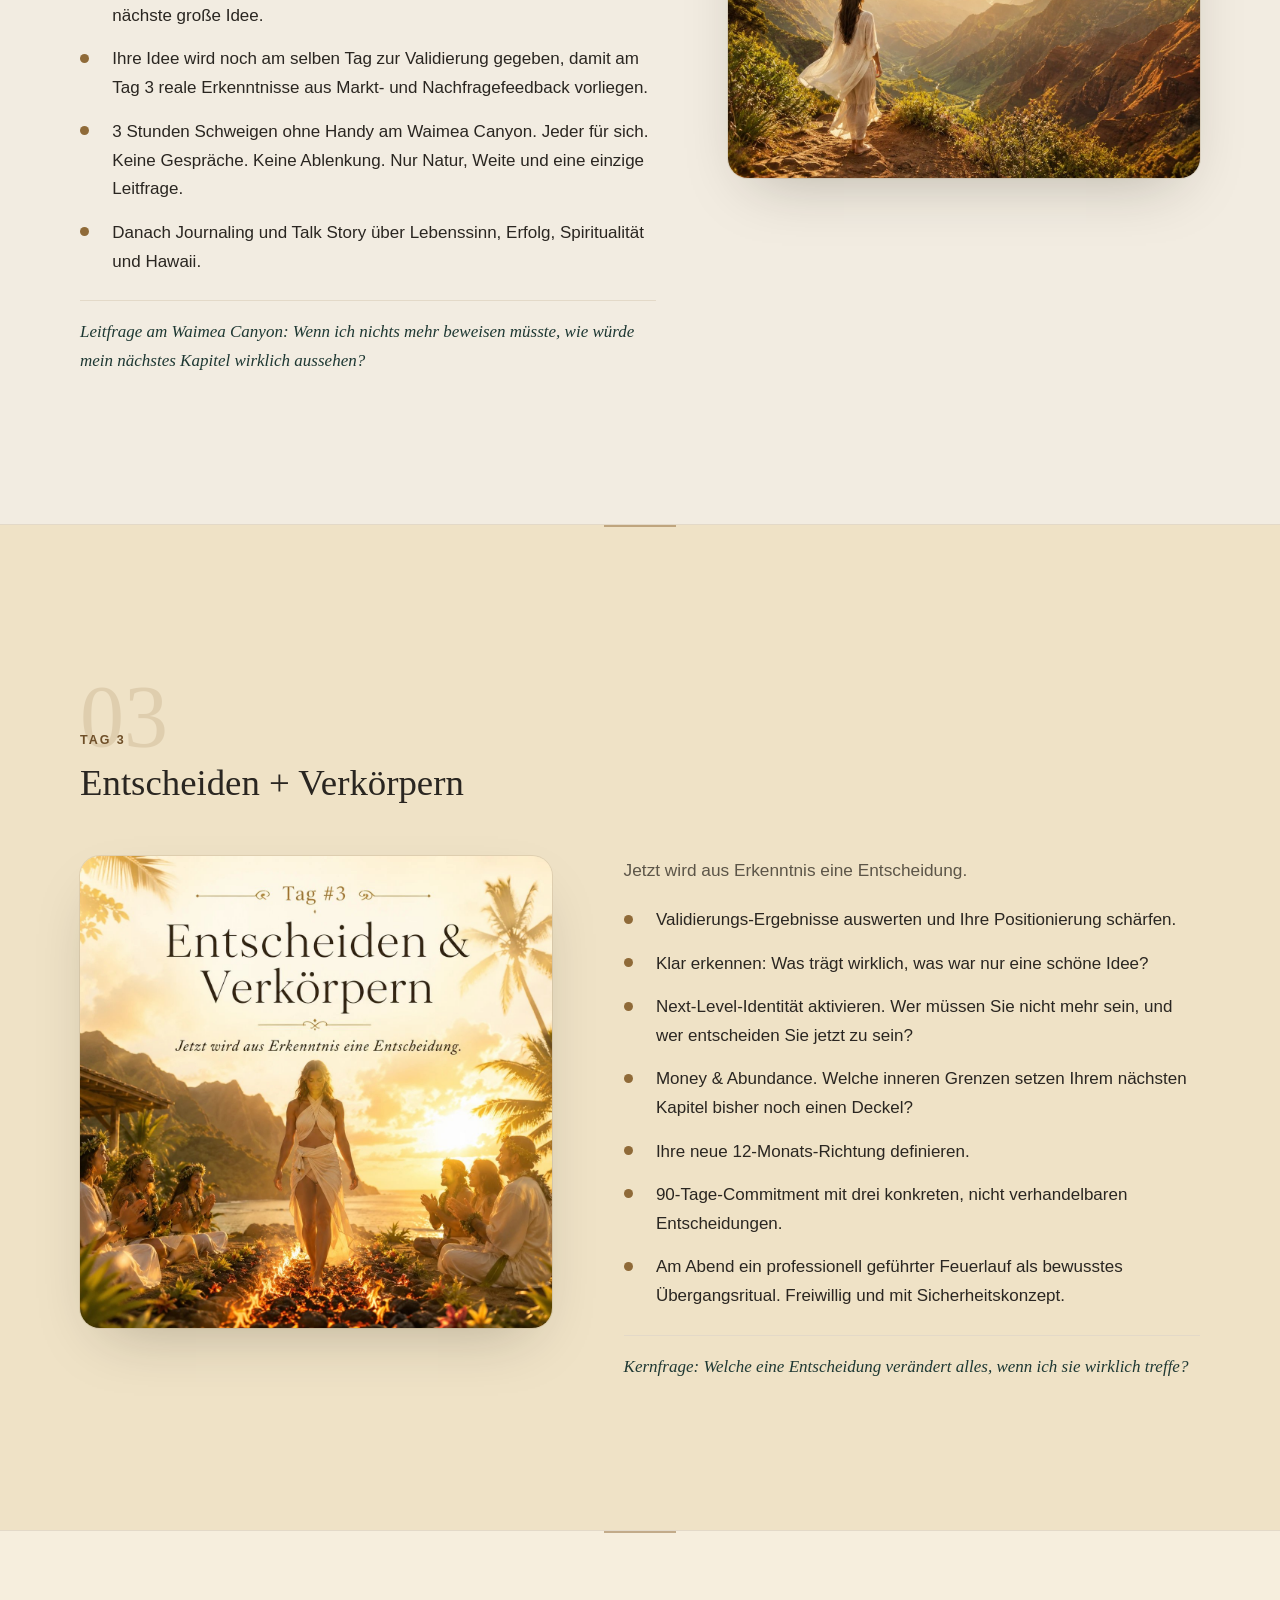
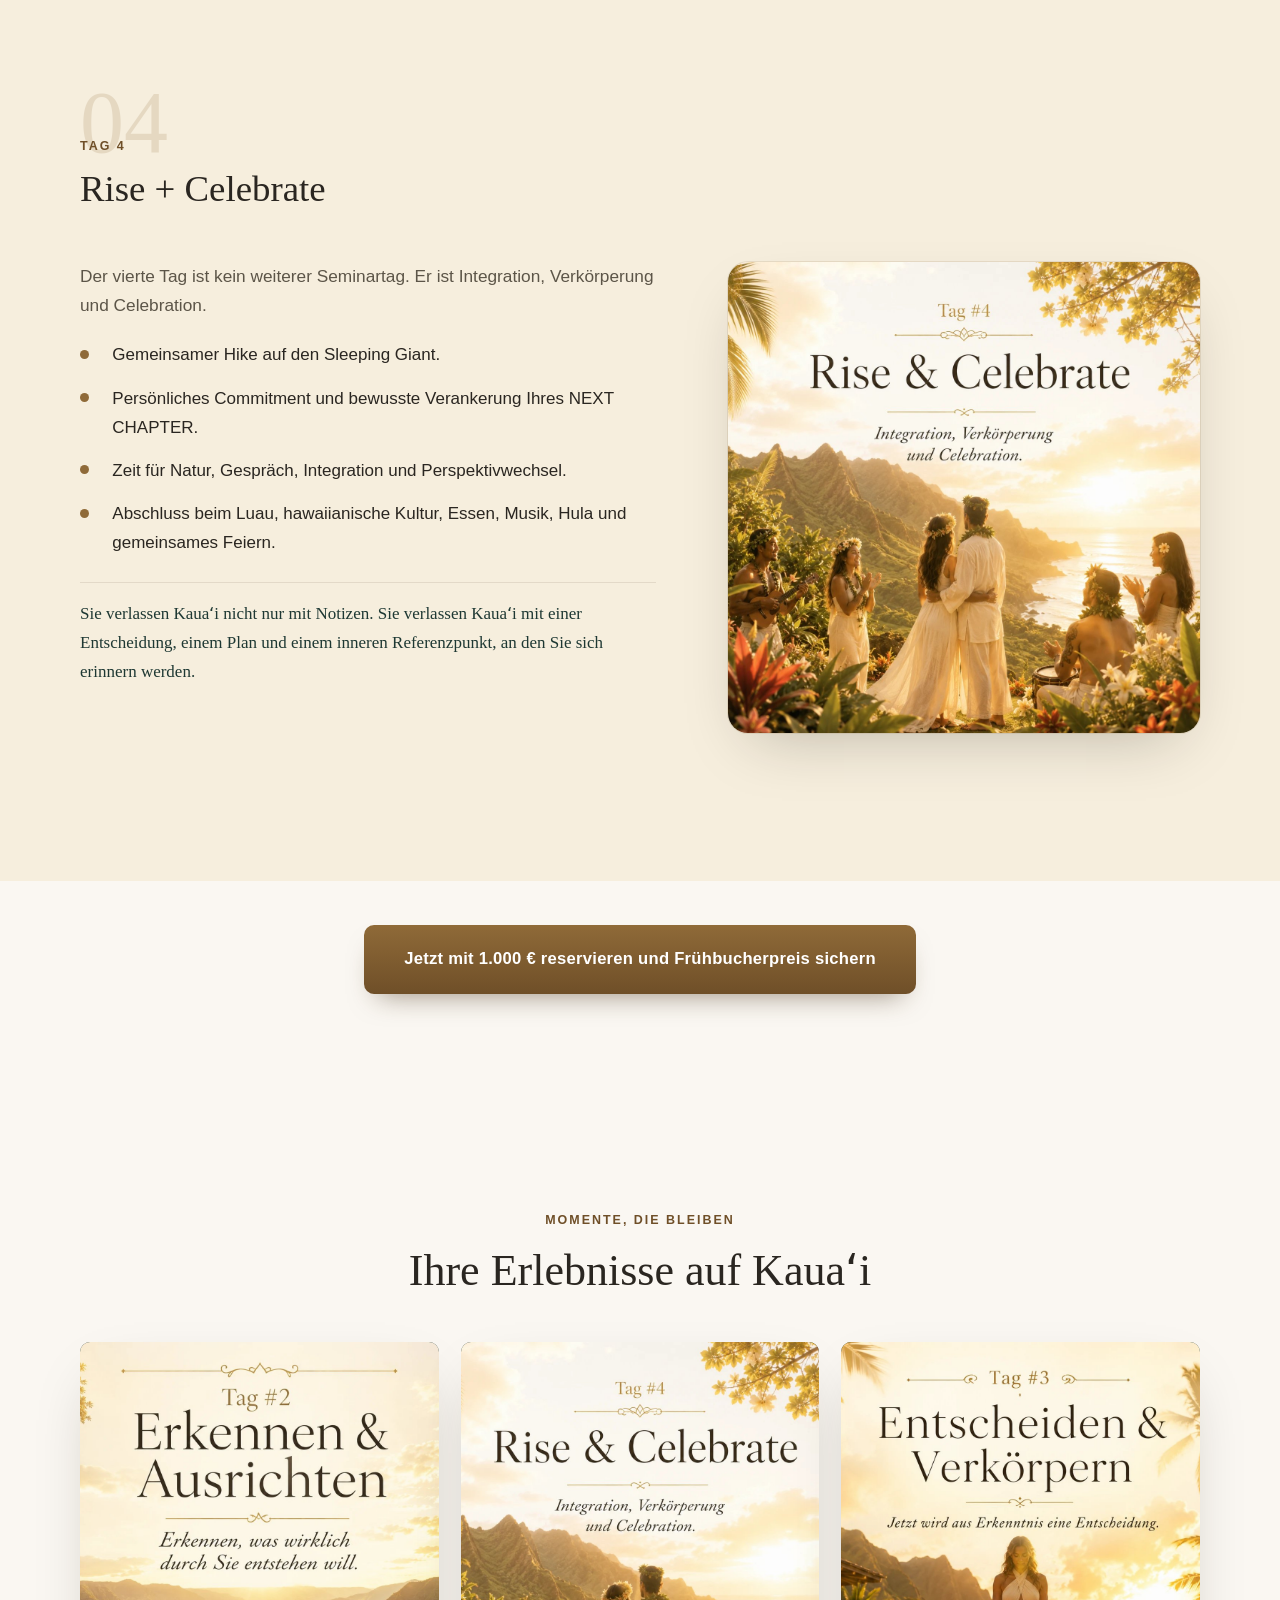
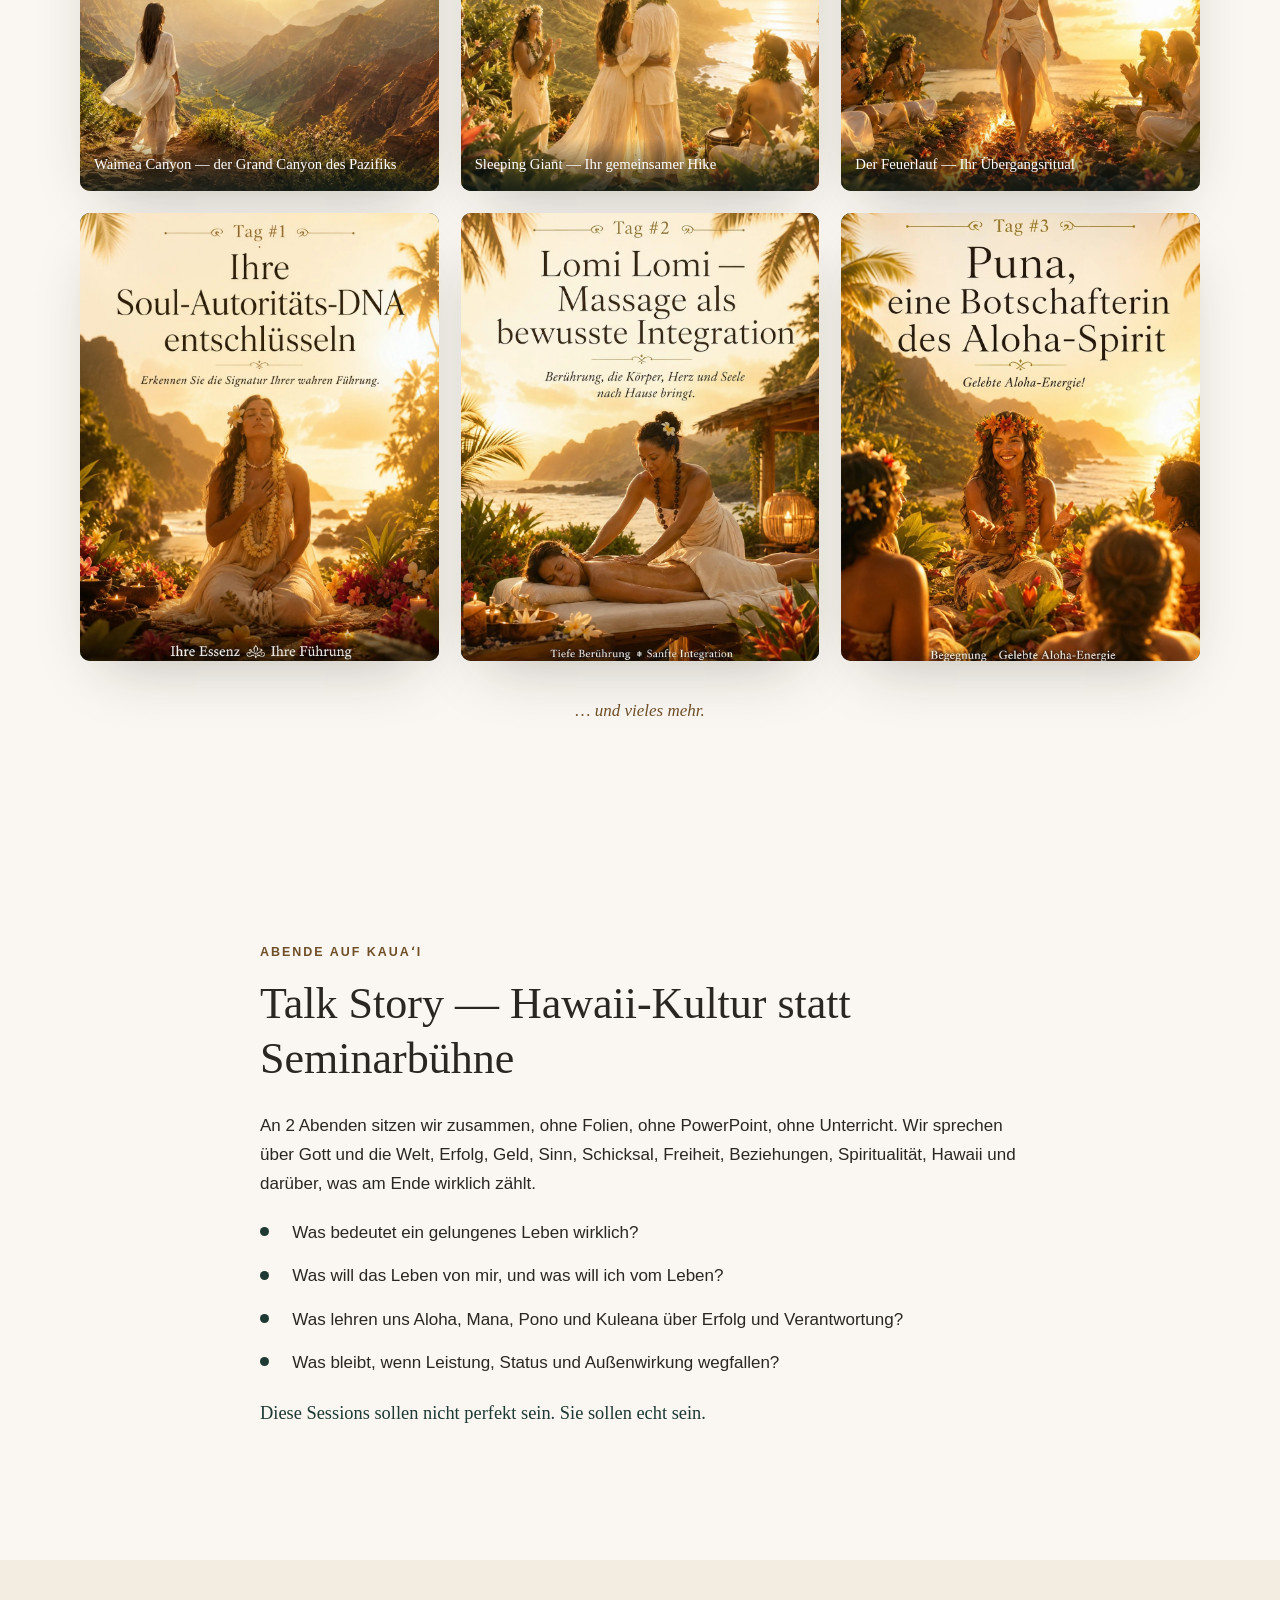
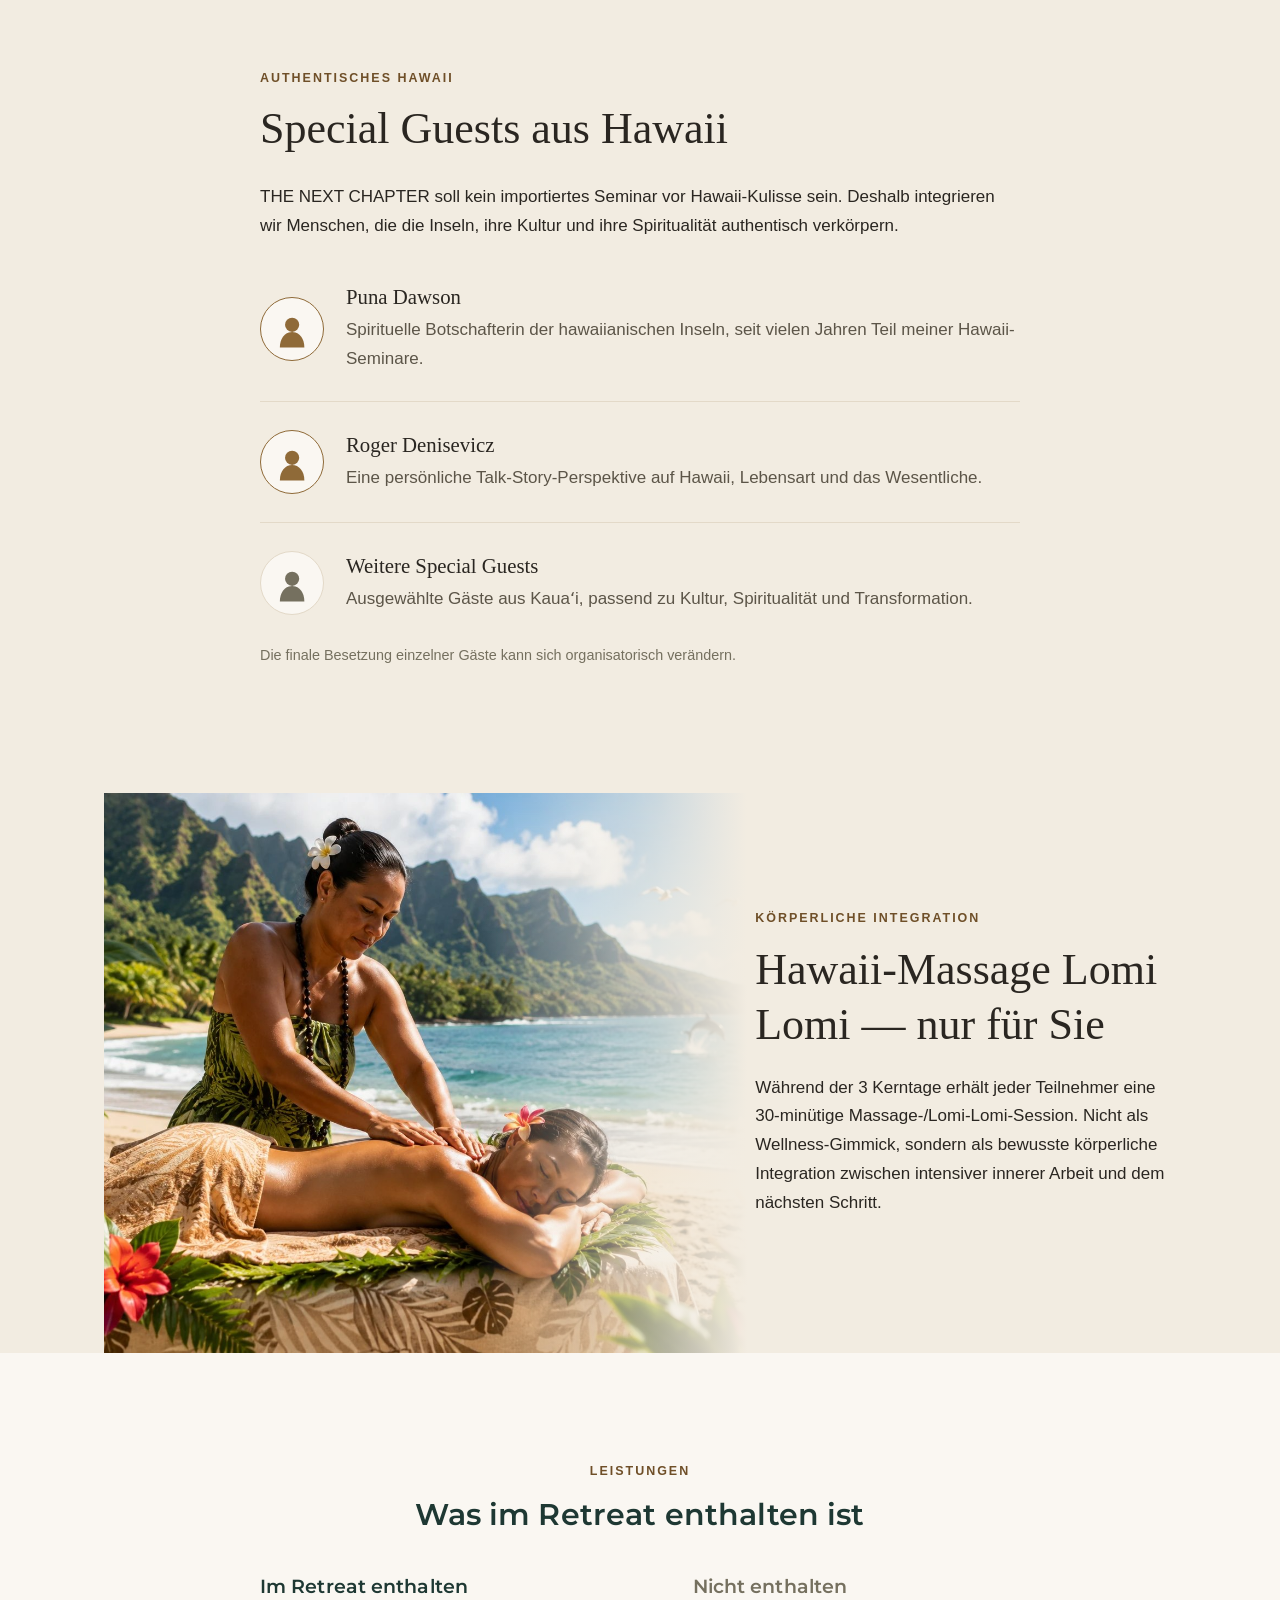
==== commit 5adbc5ab: "Redesign Lomi Lomi section with image-to-background gradient fade Replaces the centered text-only Lo" ====
--- a/index.html
+++ b/index.html
@@ -451,11 +451,19 @@
   </section>
 
   <!-- ============ LOMI LOMI ============ -->
-  <section class="section section--alt section--center">
-    <div class="container container--narrow">
-      <p class="eyebrow eyebrow--center">Körperliche Integration</p>
-      <h2 class="section__title section__title--center">Hawaii-Massage Lomi Lomi — nur für Sie</h2>
-      <p>Während der 3 Kerntage erhält jeder Teilnehmer eine 30-minütige Massage-/Lomi-Lomi-Session. Nicht als Wellness-Gimmick, sondern als bewusste körperliche Integration zwischen intensiver innerer Arbeit und dem nächsten Schritt.</p>
+  <section class="section-split section-split--alt">
+    <div class="container">
+      <div class="section-split__grid">
+        <div class="section-split__media">
+          <img src="assets/lomi-lomi-am-meer.jpg" alt="Lomi-Lomi-Massage im Freien am Meer auf Kauaʻi, im Hintergrund die Steilküste" loading="lazy">
+          <div class="section-split__fade" aria-hidden="true"></div>
+        </div>
+        <div class="section-split__text">
+          <p class="eyebrow">Körperliche Integration</p>
+          <h2 class="section__title">Hawaii-Massage Lomi Lomi — nur für Sie</h2>
+          <p>Während der 3 Kerntage erhält jeder Teilnehmer eine 30-minütige Massage-/Lomi-Lomi-Session. Nicht als Wellness-Gimmick, sondern als bewusste körperliche Integration zwischen intensiver innerer Arbeit und dem nächsten Schritt.</p>
+        </div>
+      </div>
     </div>
   </section>
 
--- a/styles.css
+++ b/styles.css
@@ -594,7 +594,7 @@
   .day-band { padding: 148px 0; }
   .day-row {
     display: grid;
-    grid-template-columns: 45% 55%;
+    grid-template-columns: 45fr 55fr;
     column-gap: 72px;
     row-gap: 28px;
     grid-template-areas:
@@ -602,7 +602,7 @@
       "media  content";
   }
   .day-row--reverse {
-    grid-template-columns: 55% 45%;
+    grid-template-columns: 55fr 45fr;
     grid-template-areas:
       "header header"
       "content media";
@@ -654,6 +654,65 @@
   font-style: italic;
   color: var(--color-gold-deep);
   margin: 36px 0 0;
+}
+
+/* ---------- Image/text split with soft gradient fade ---------- */
+.section-split {
+  position: relative;
+  background: var(--color-bg);
+  padding: 0;
+}
+.section-split--alt { background: var(--color-bg-alt); }
+.section-split__grid {
+  display: flex;
+  flex-direction: column;
+}
+.section-split__media {
+  position: relative;
+  width: 100%;
+  aspect-ratio: 4 / 3;
+  overflow: hidden;
+}
+.section-split__media img {
+  width: 100%;
+  height: 100%;
+  object-fit: cover;
+}
+.section-split__fade {
+  position: absolute;
+  inset: 0;
+  background: linear-gradient(180deg, rgba(250,247,242,0) 58%, var(--color-bg) 100%);
+}
+.section-split--alt .section-split__fade {
+  background: linear-gradient(180deg, rgba(242,236,225,0) 58%, var(--color-bg-alt) 100%);
+}
+.section-split__text {
+  max-width: 560px;
+  padding: 40px 0 56px;
+}
+.section-split__text .section__title { margin-bottom: 0.5em; }
+
+@media (min-width: 900px) {
+  .section-split__grid { flex-direction: row; align-items: stretch; min-height: 560px; }
+  .section-split__media {
+    flex: 0 0 60%;
+    max-width: 60%;
+    aspect-ratio: auto;
+  }
+  .section-split__fade {
+    background: linear-gradient(90deg, rgba(250,247,242,0) 58%, var(--color-bg) 100%);
+  }
+  .section-split--alt .section-split__fade {
+    background: linear-gradient(90deg, rgba(242,236,225,0) 58%, var(--color-bg-alt) 100%);
+  }
+  .section-split__text {
+    flex: 1;
+    max-width: none;
+    display: flex;
+    flex-direction: column;
+    justify-content: center;
+    padding: 60px 0 60px 8px;
+  }
 }
 
 /* ---------- Leistungen ---------- */
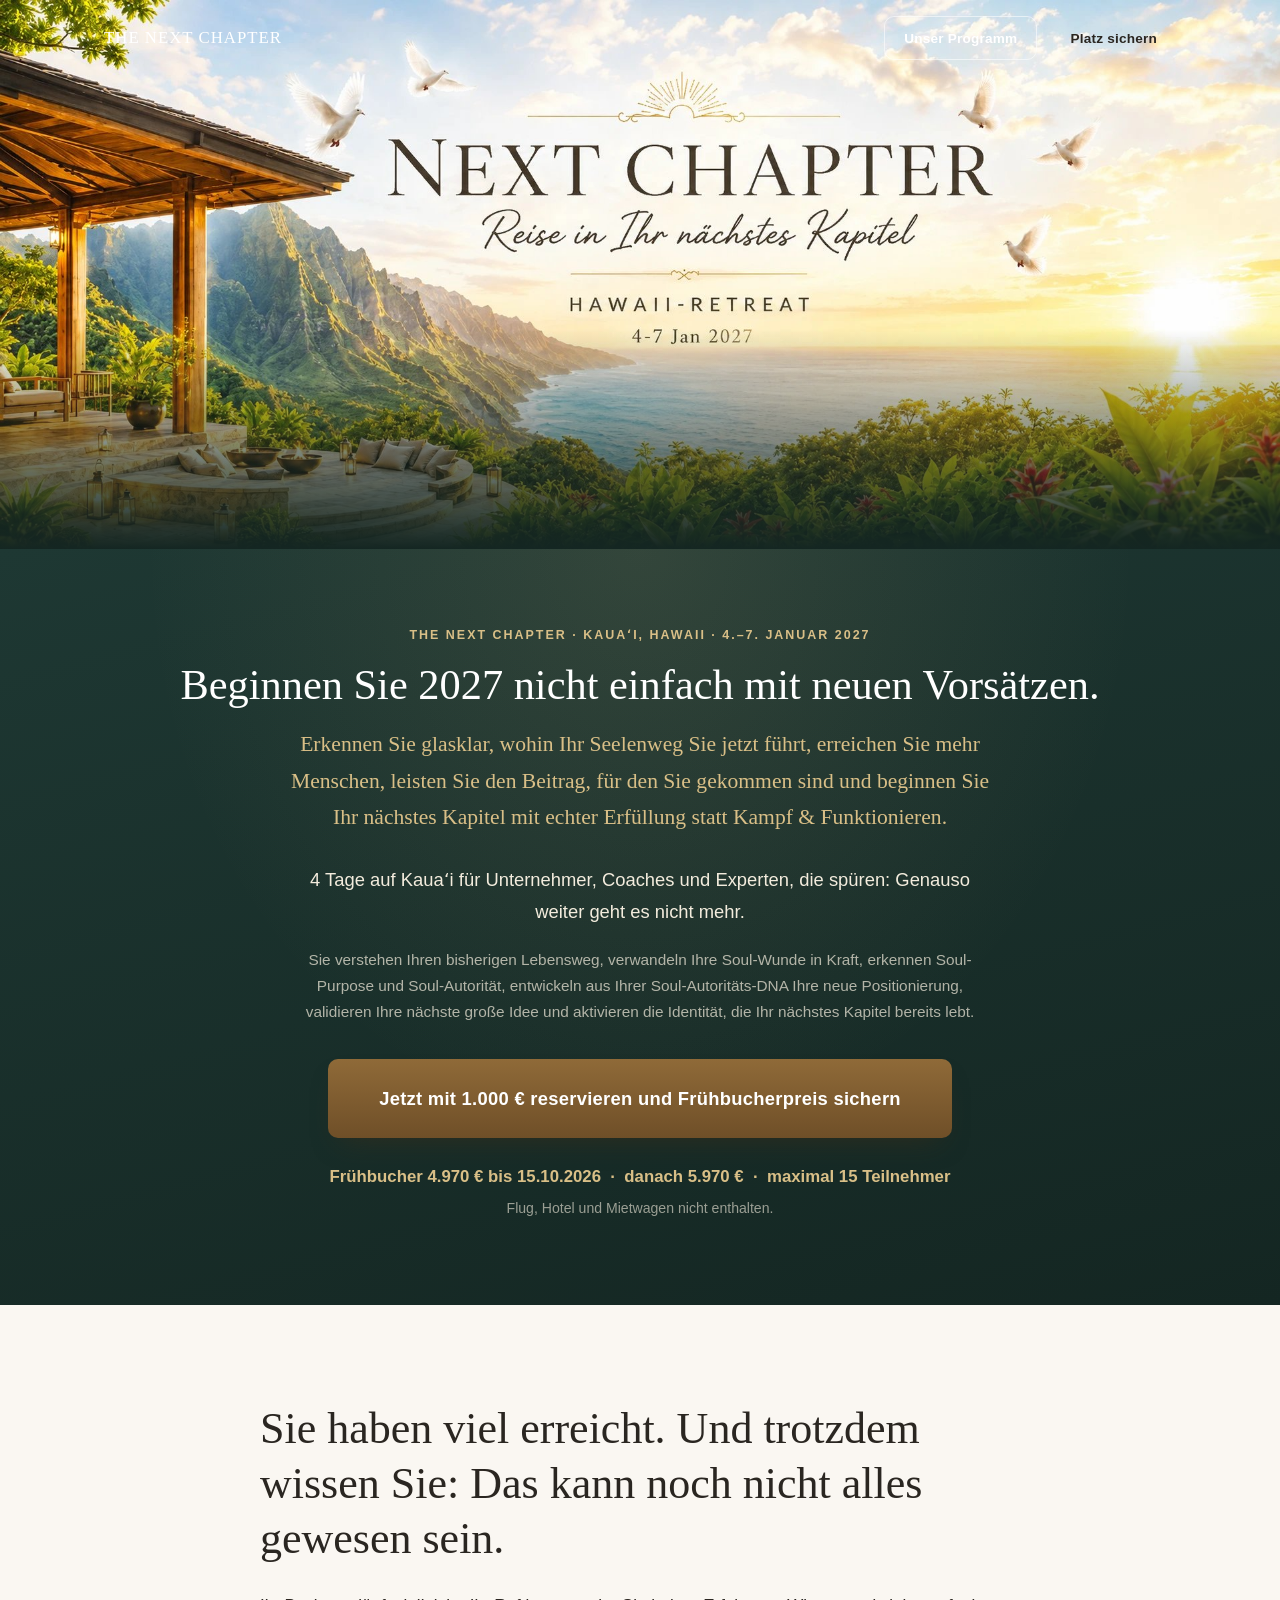
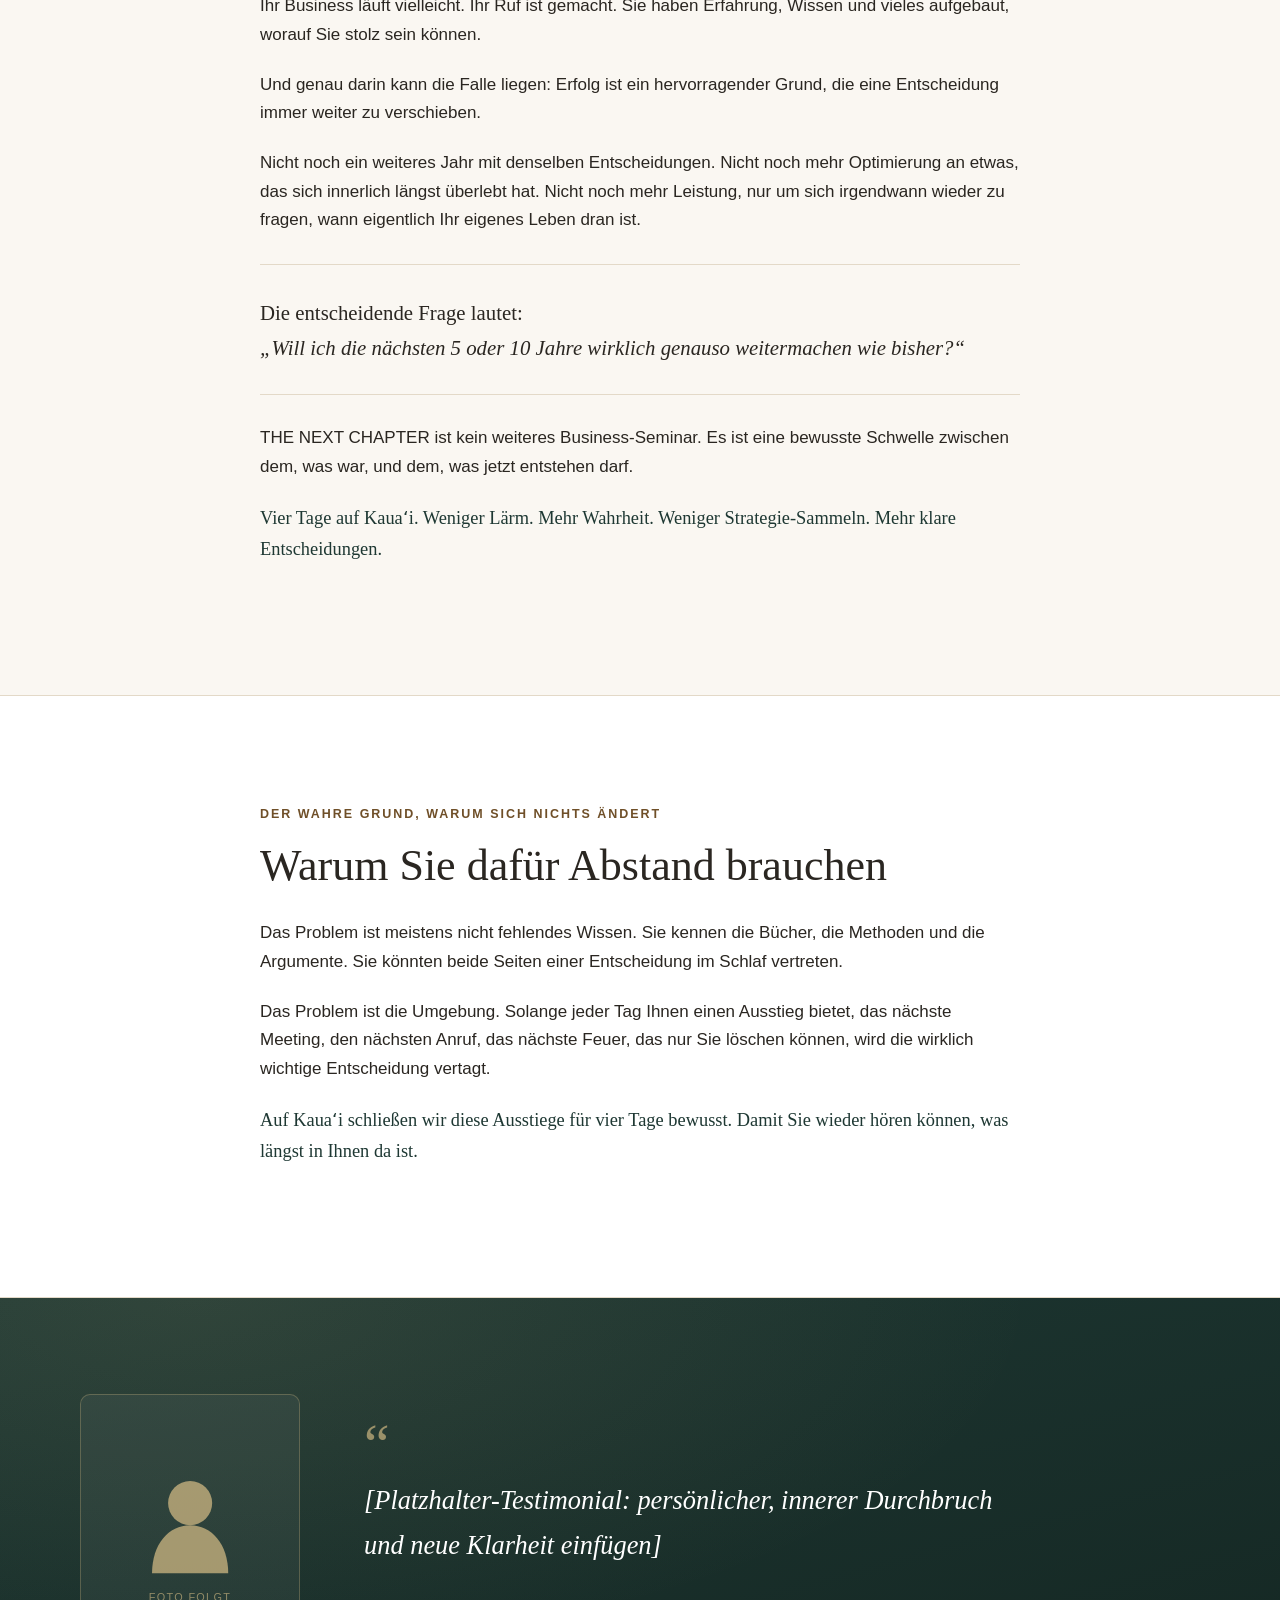
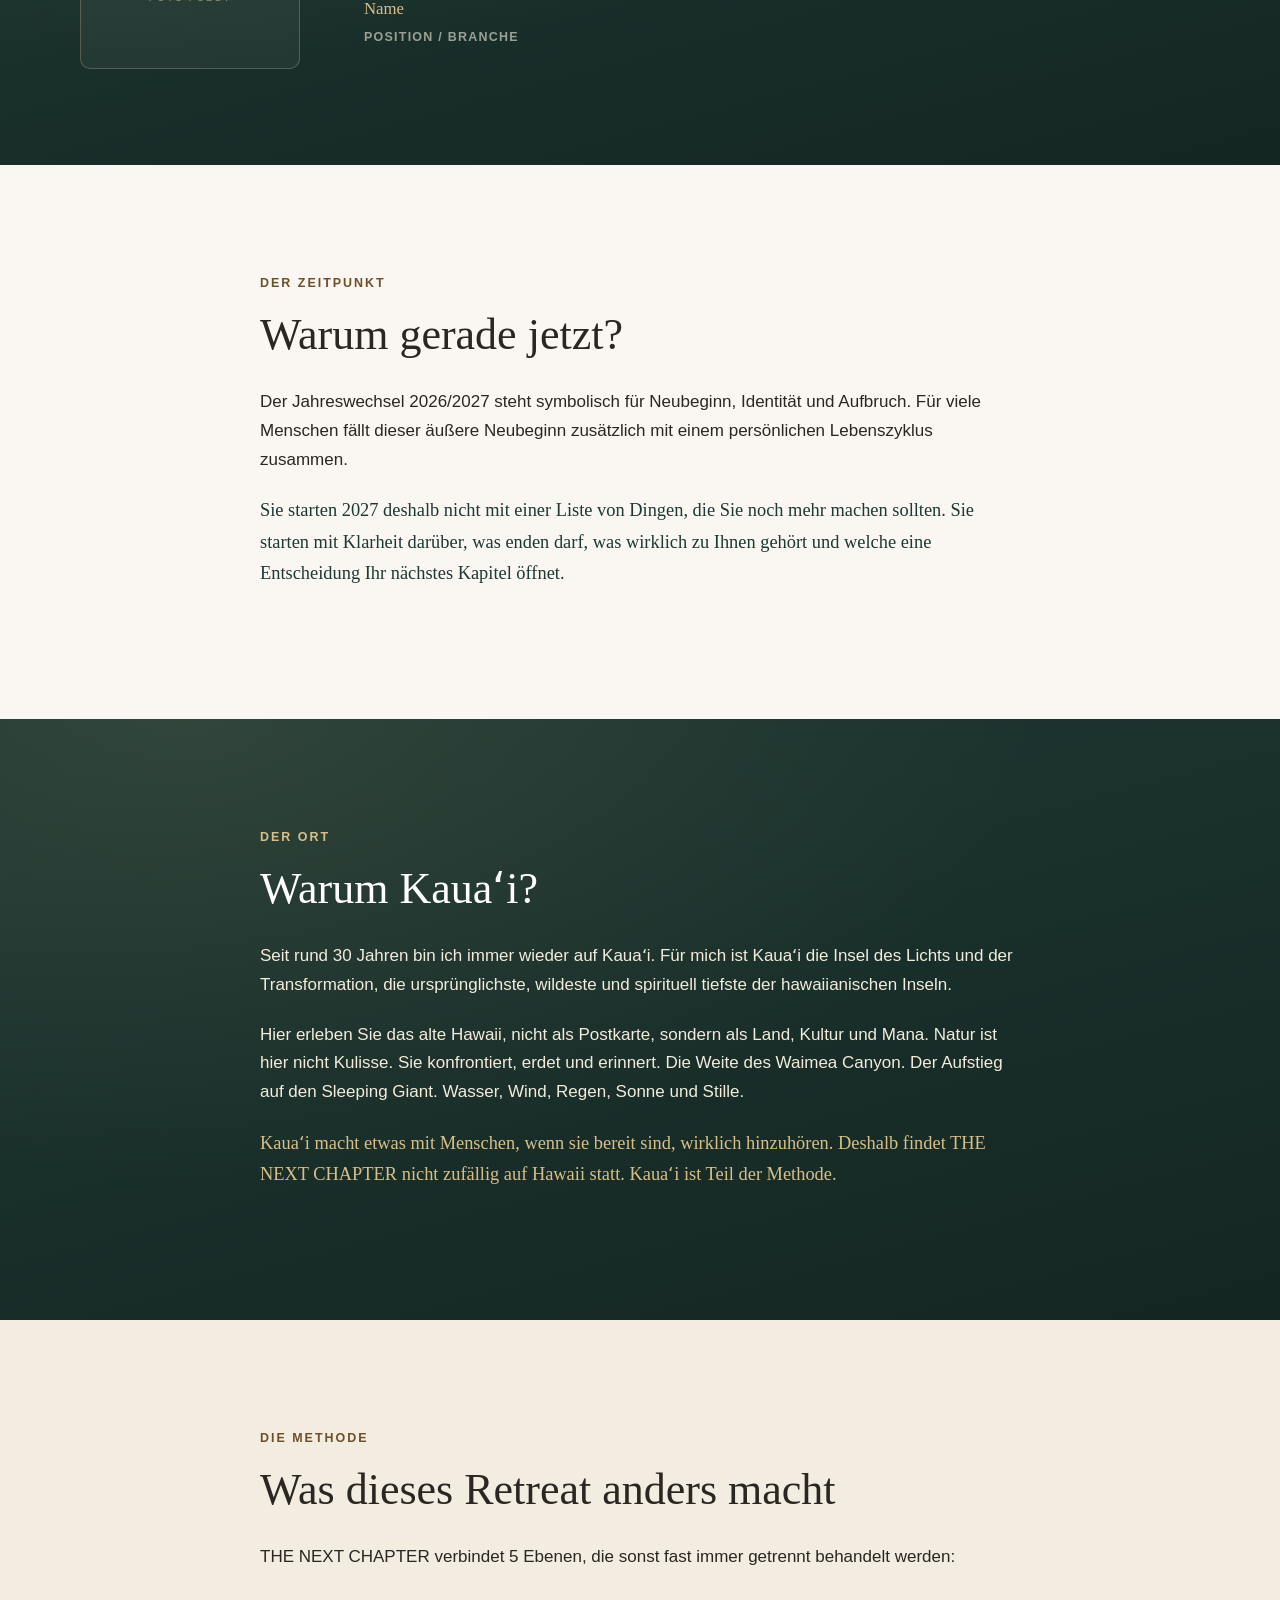
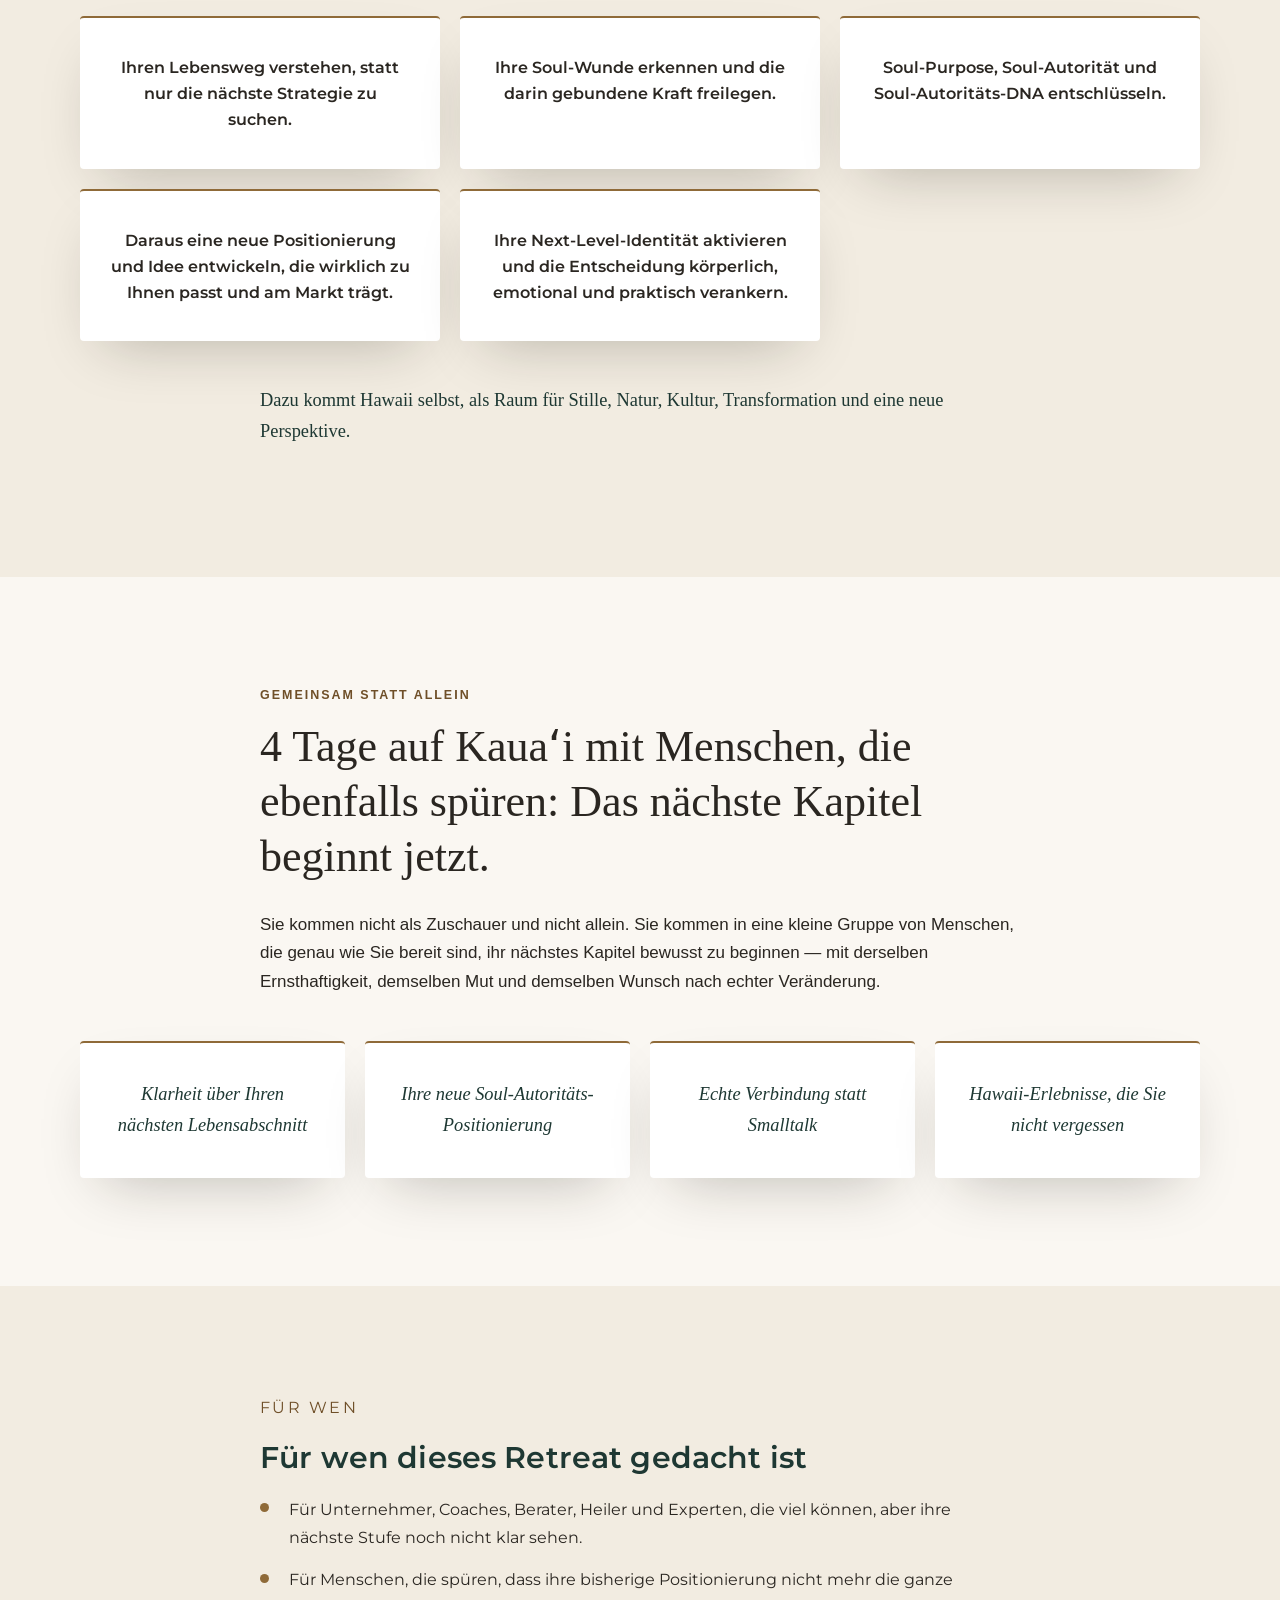
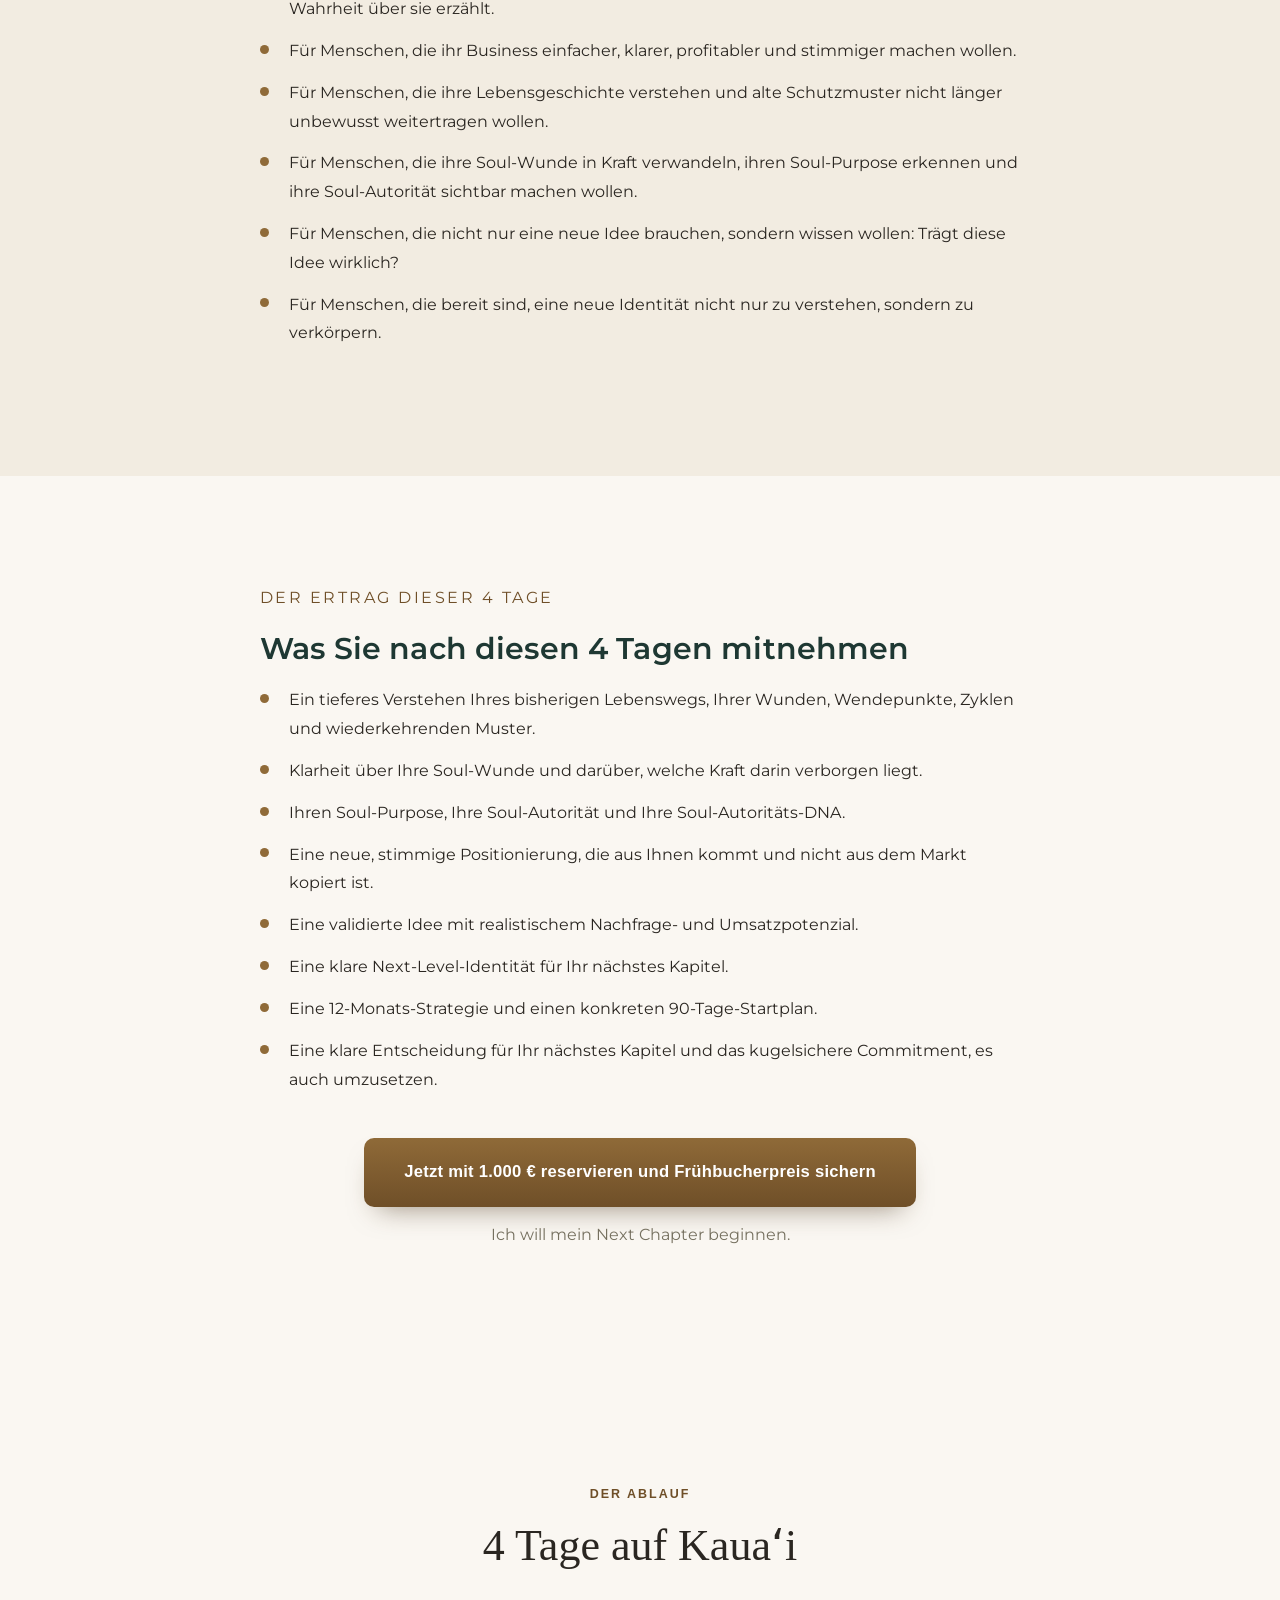
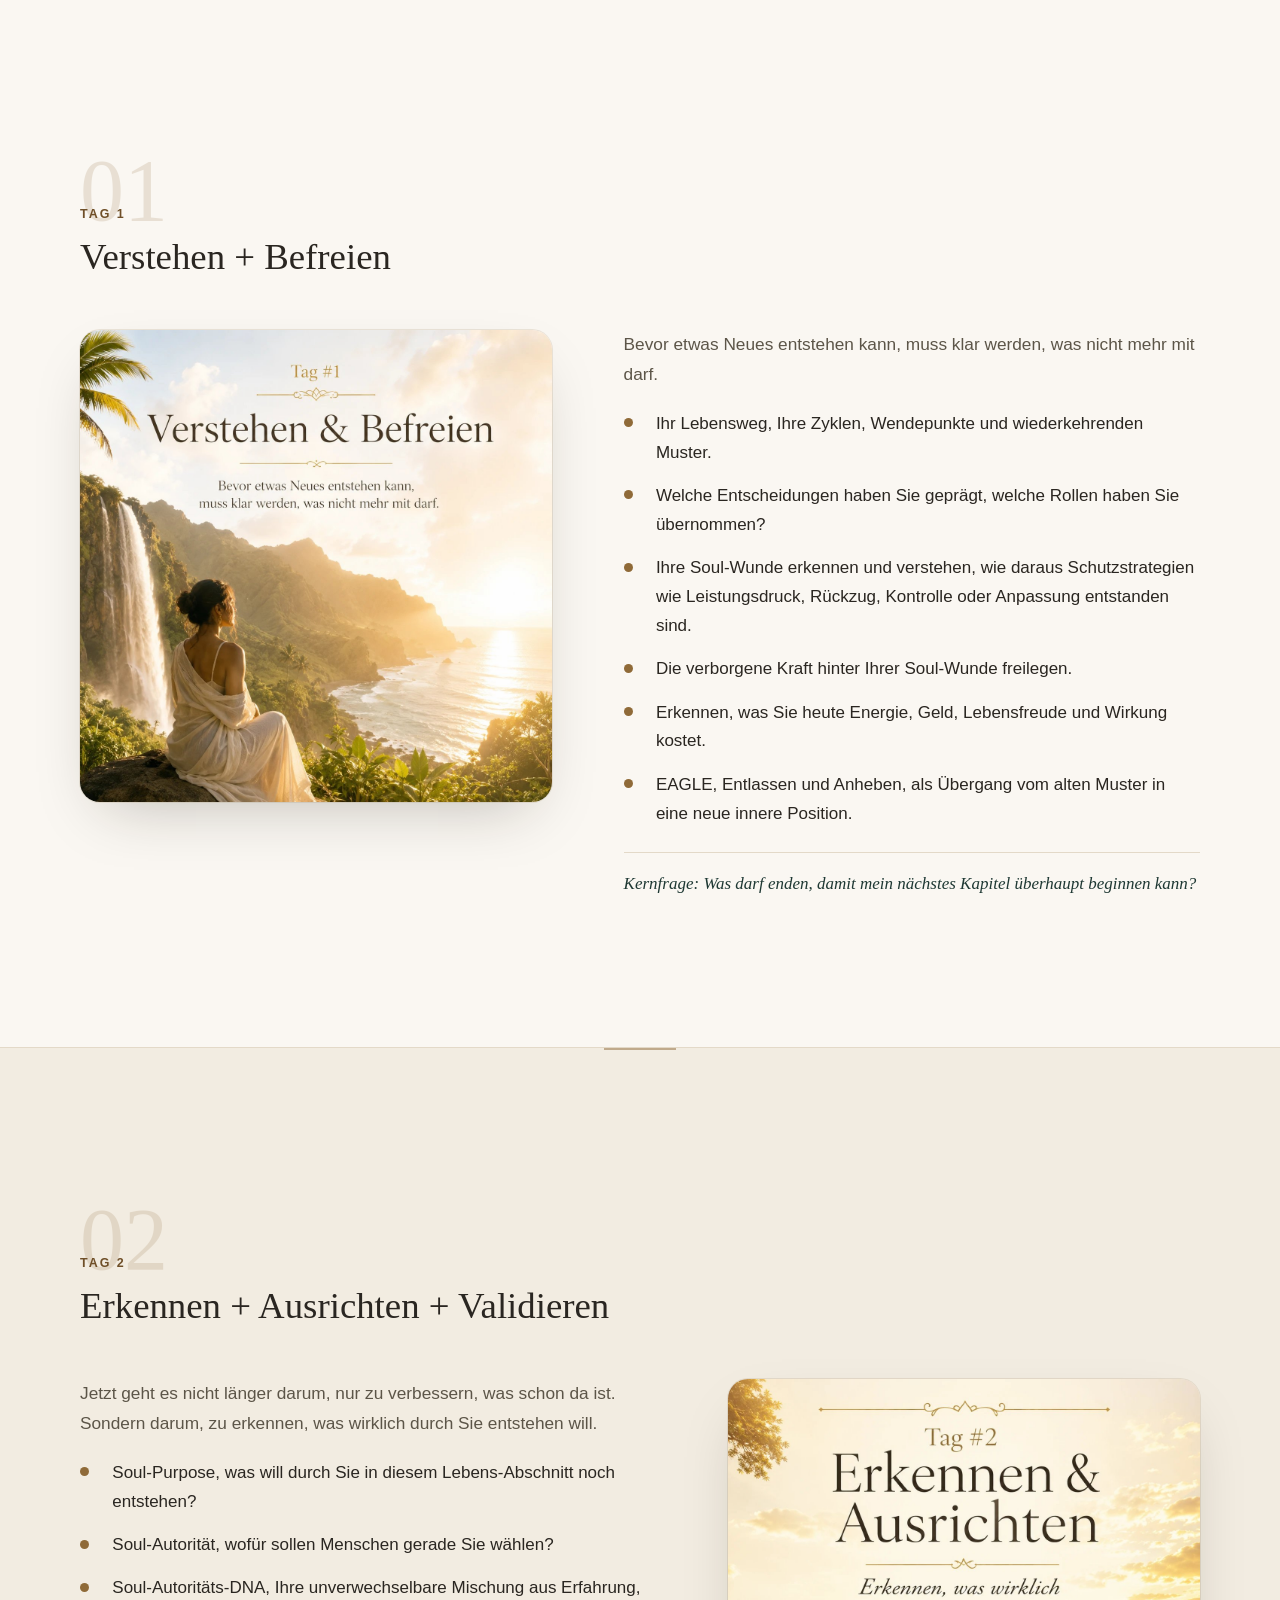
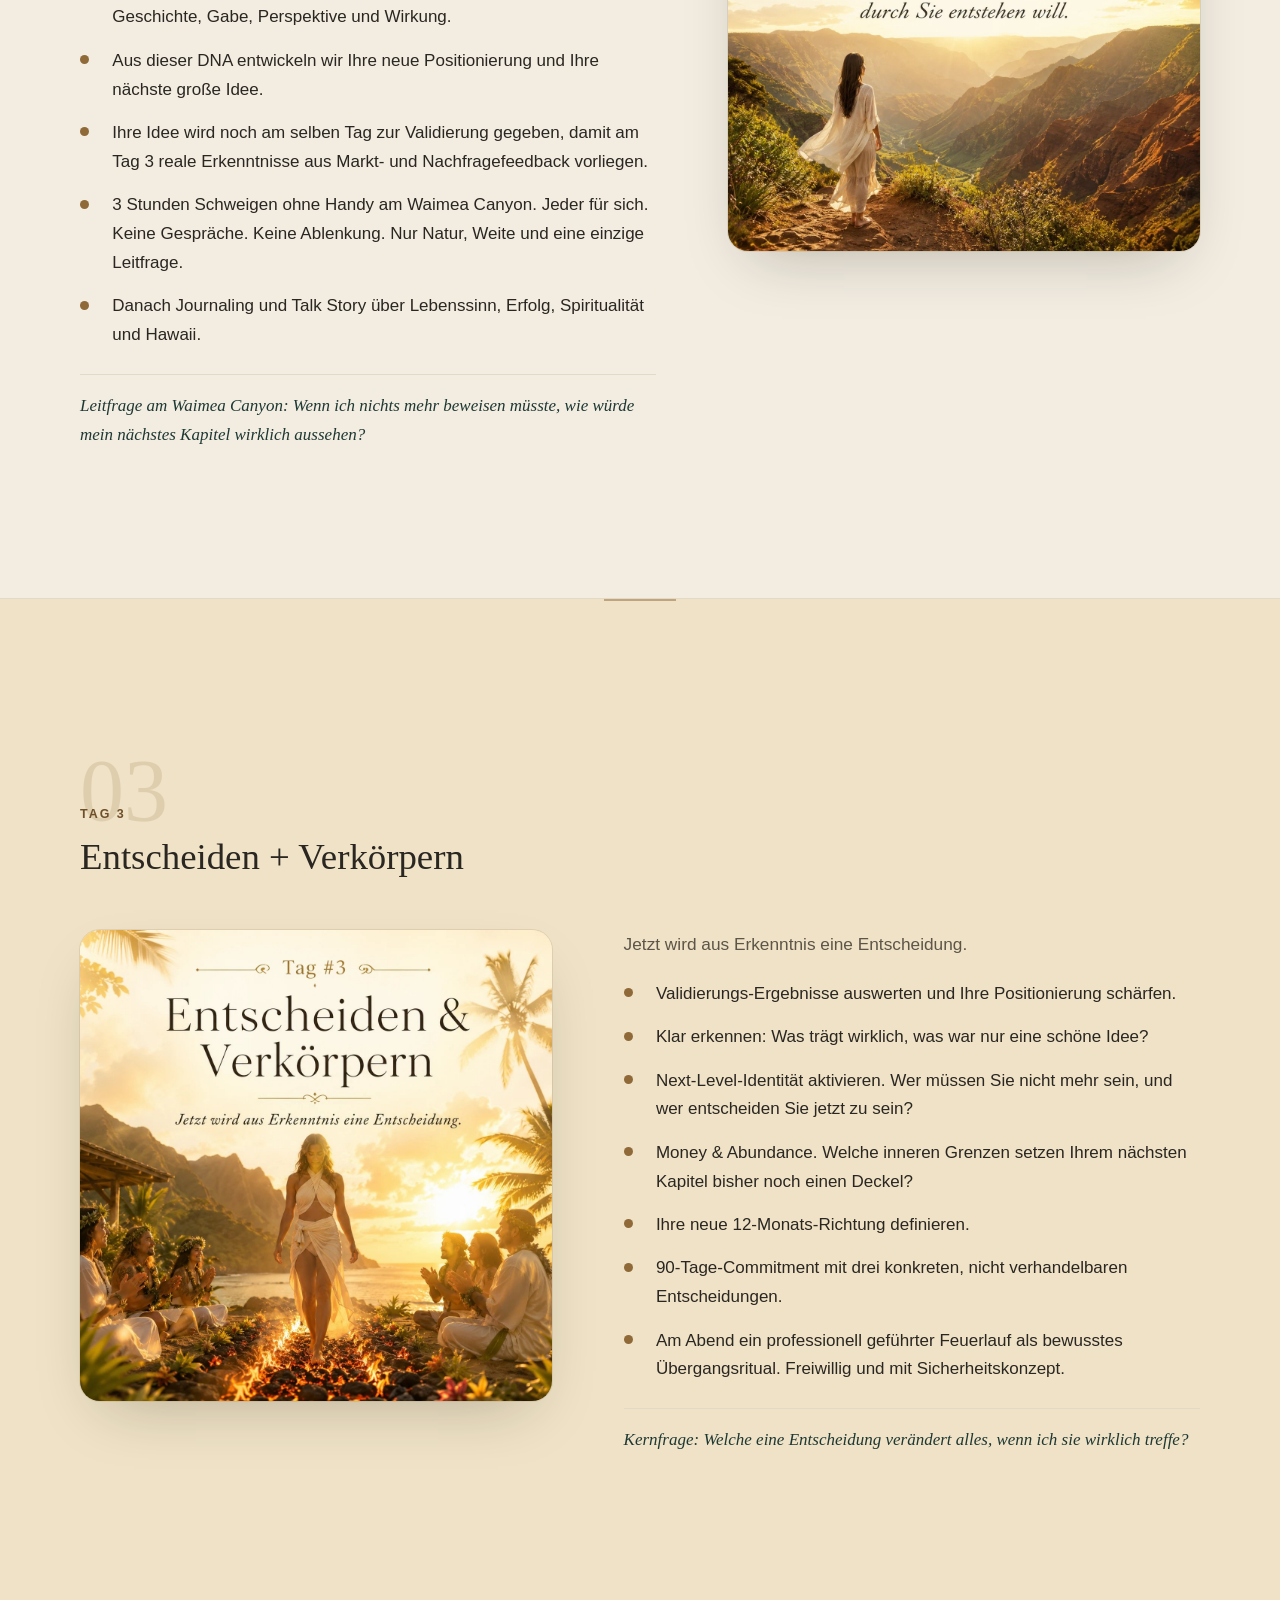
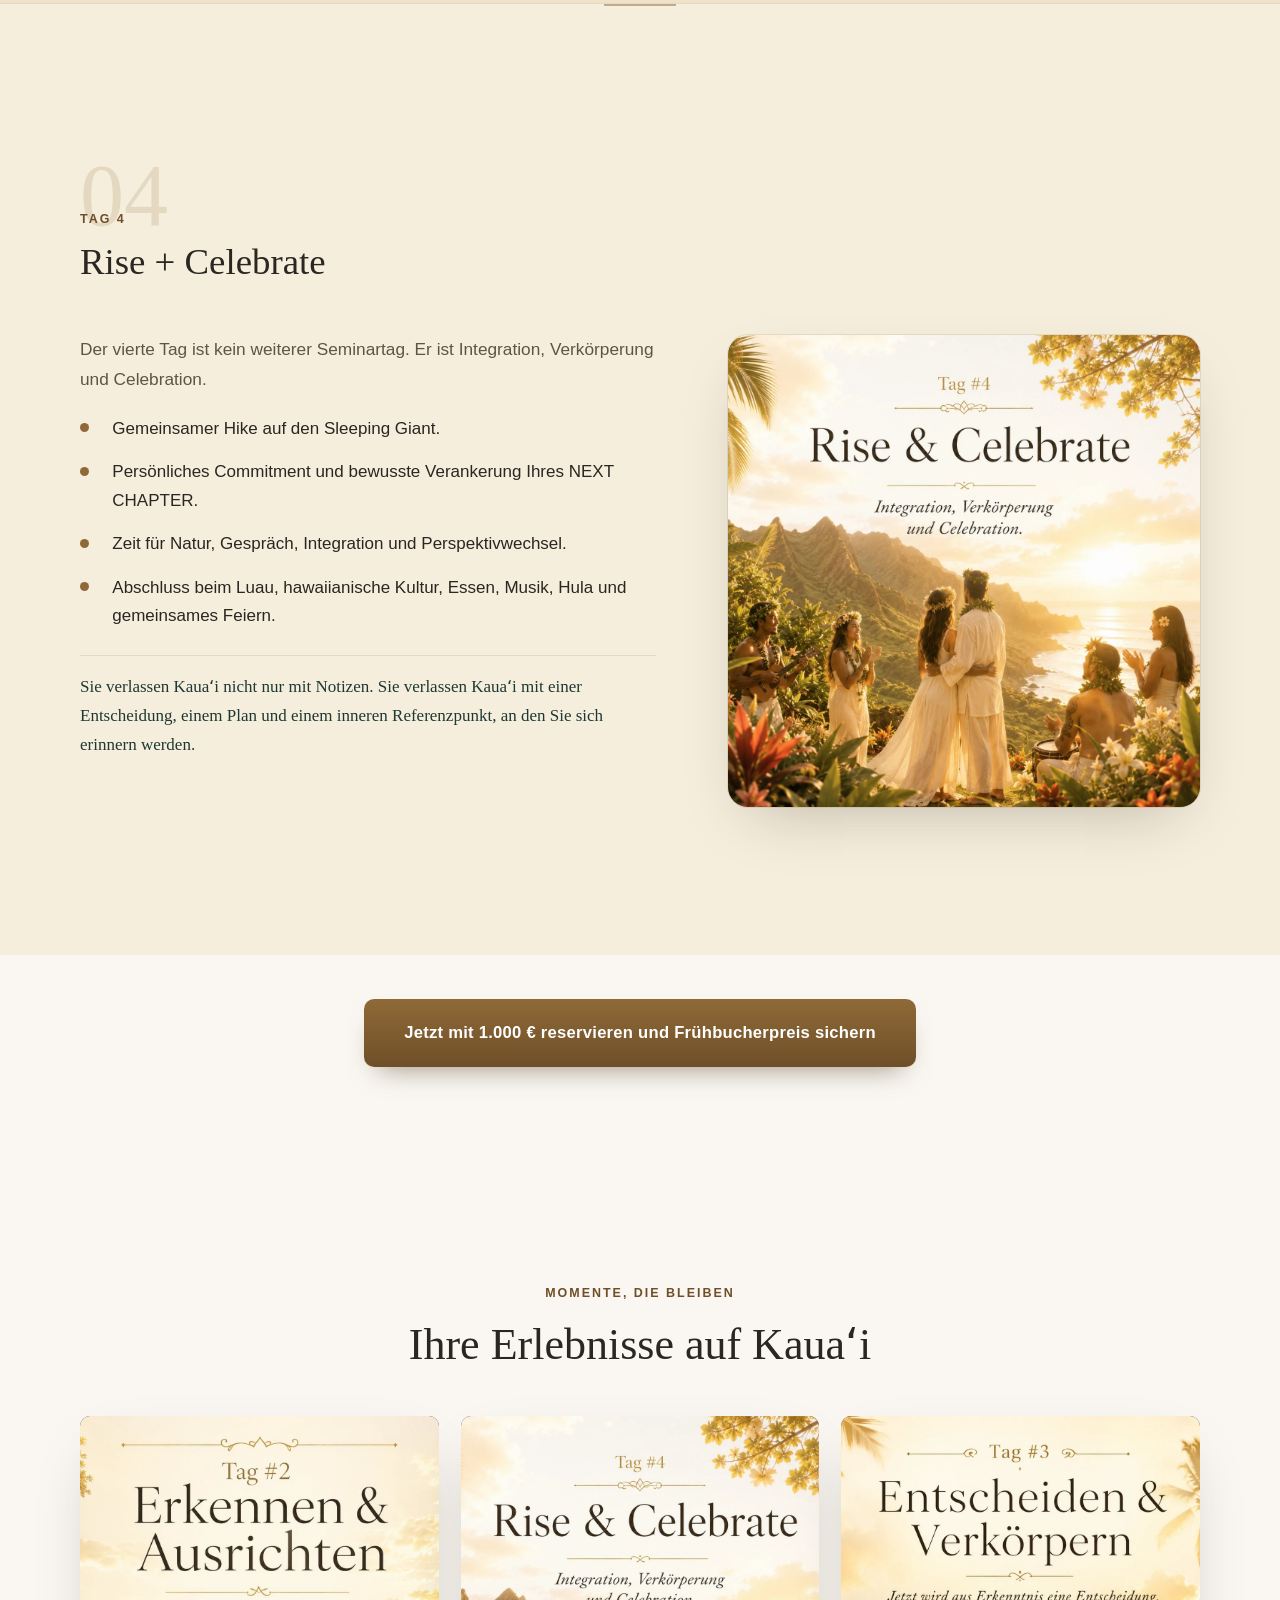
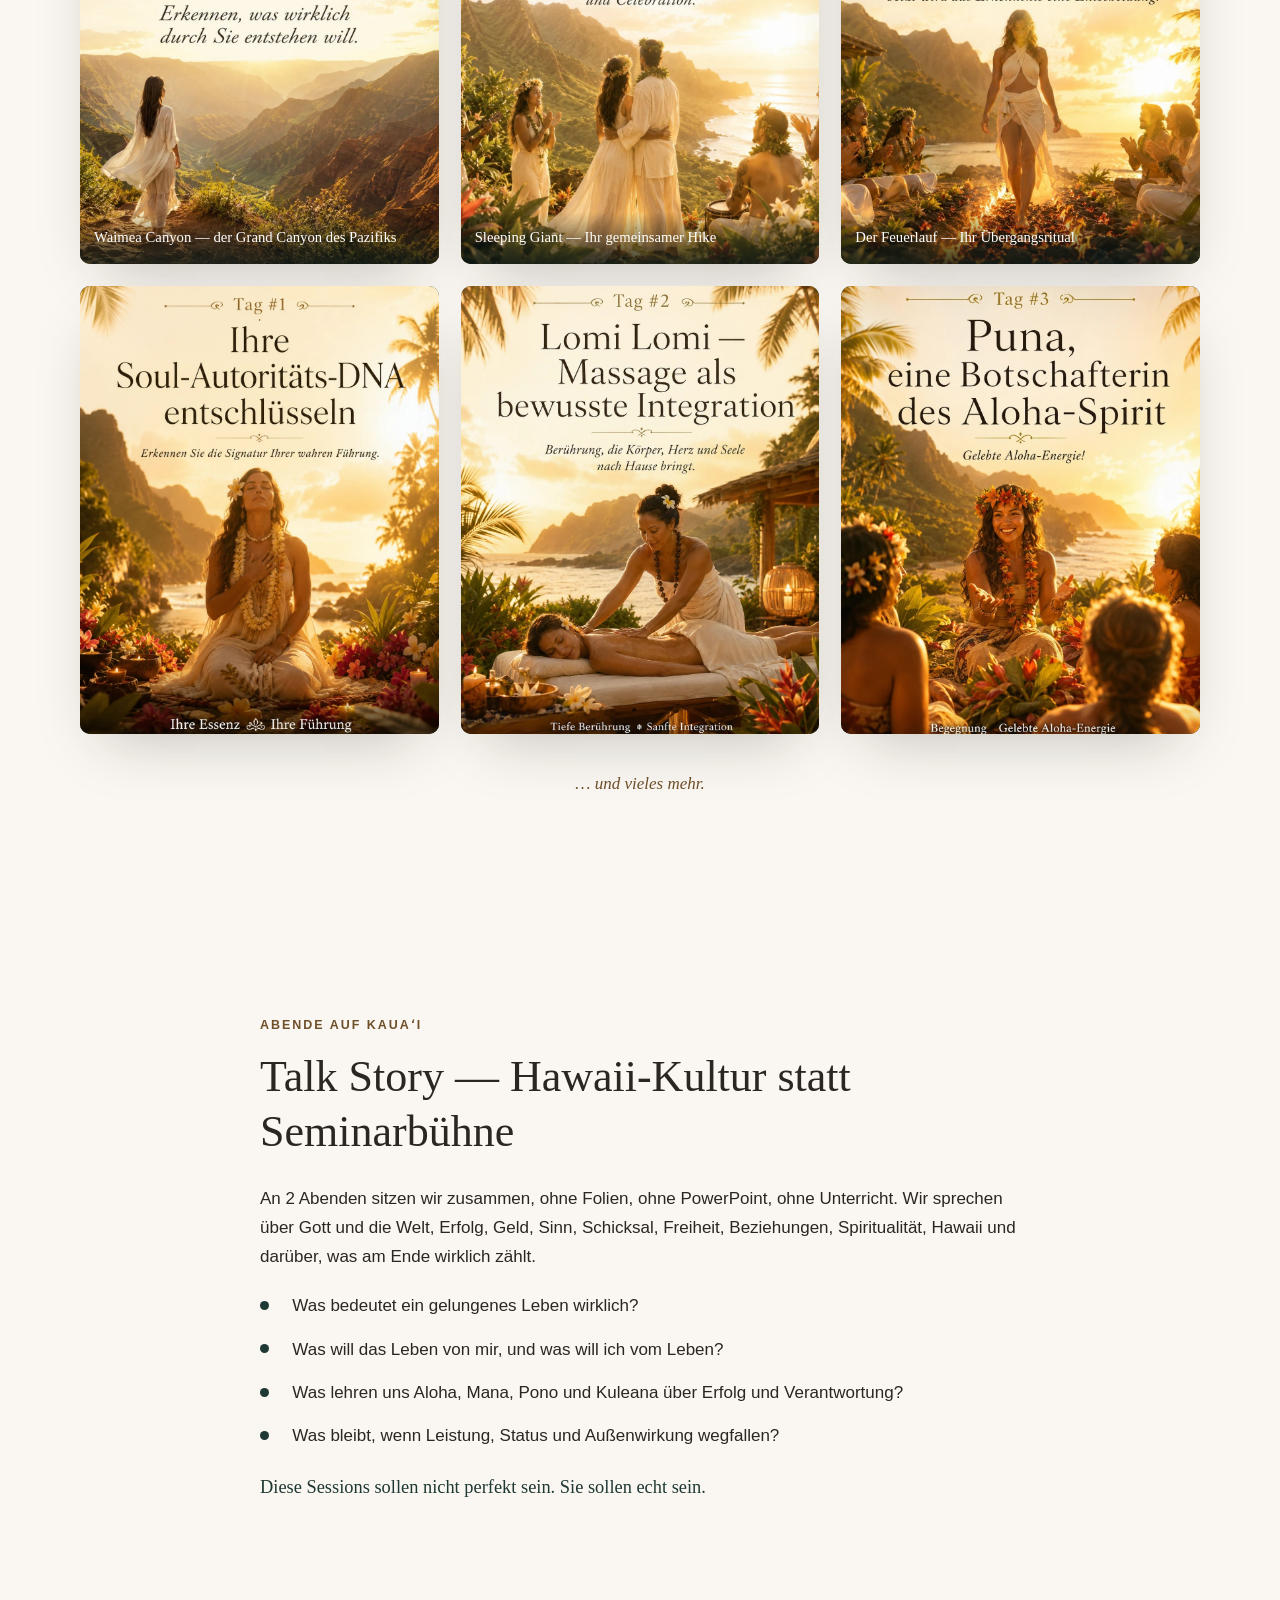
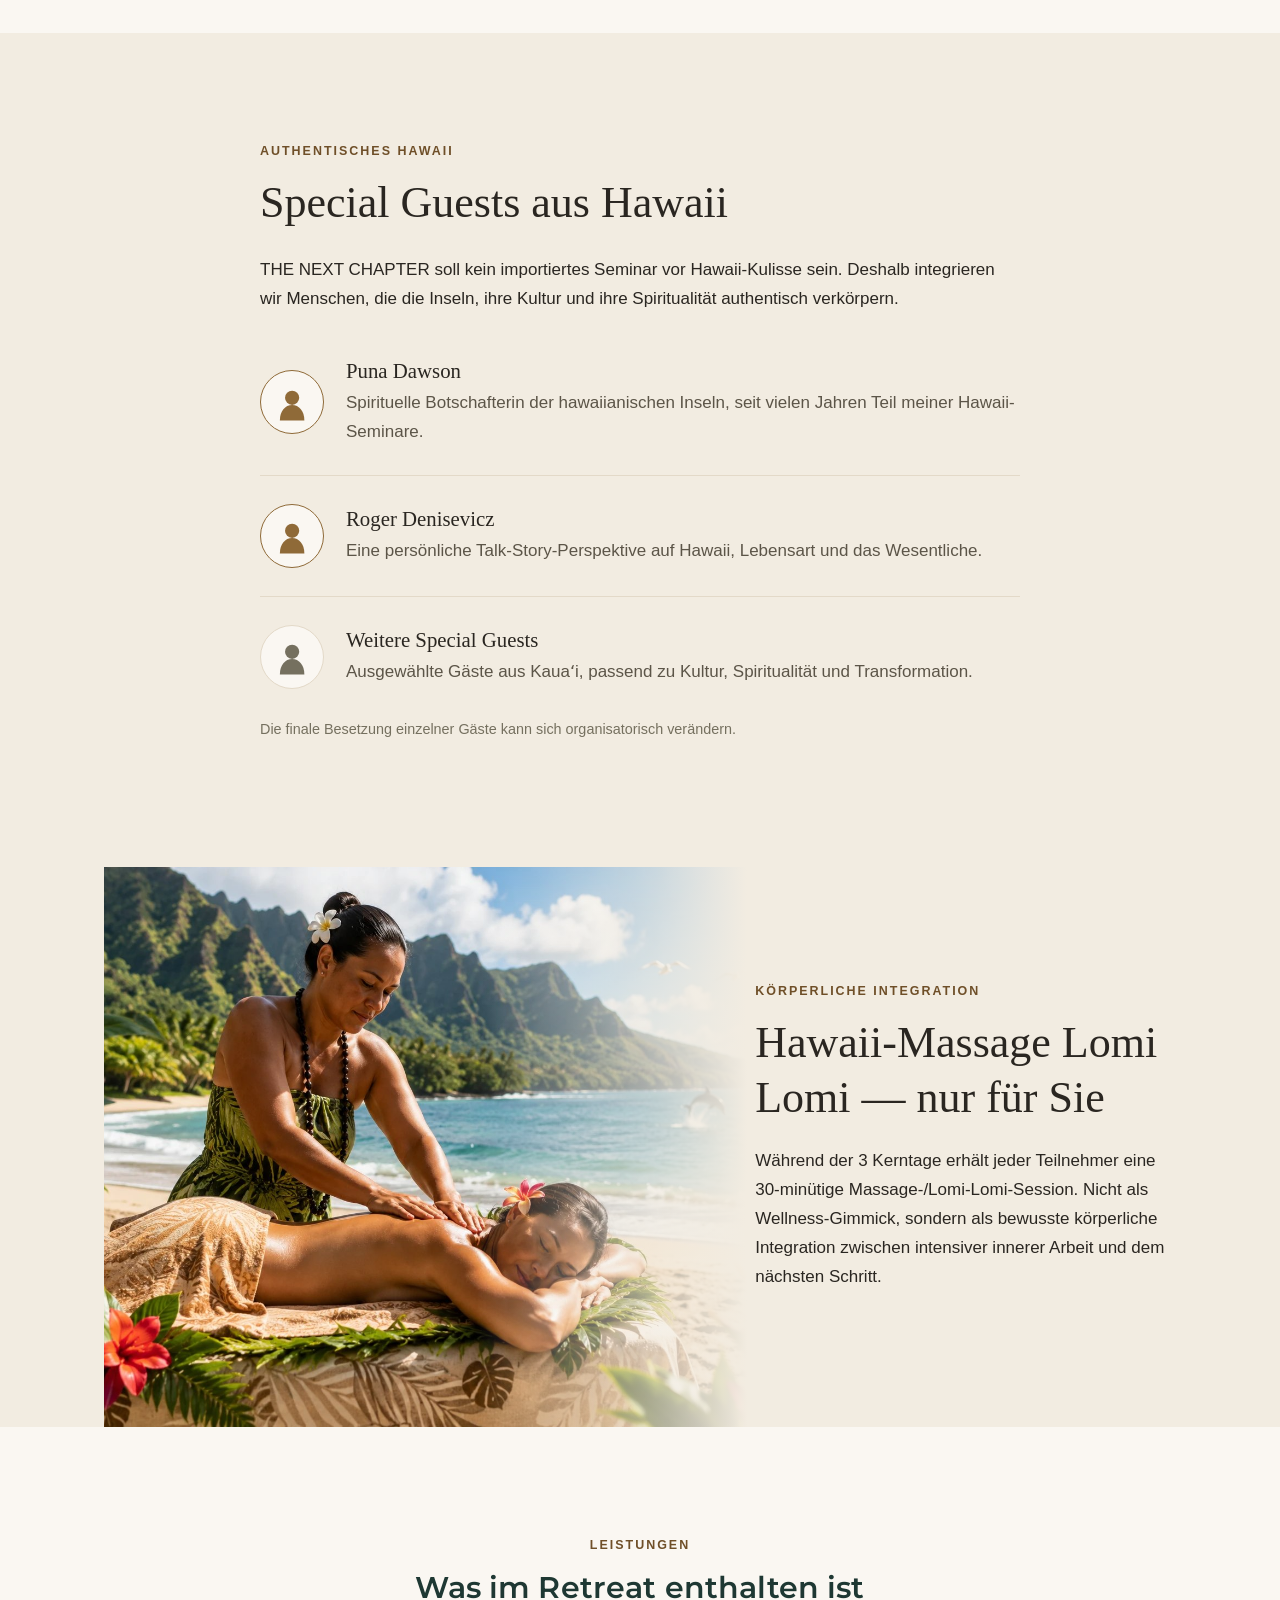
==== commit 5ee28ae2: "Add portrait photos to "15 Menschen" and "Warum ich" with gradient fade Rebuilds both sections on th" ====
--- a/index.html
+++ b/index.html
@@ -54,7 +54,7 @@
     <div class="hero__panel">
       <p class="eyebrow eyebrow--center eyebrow--on-dark">THE NEXT CHAPTER · Kauaʻi, Hawaii · 4.–7. Januar 2027</p>
       <h1 class="hero__headline">Beginnen Sie 2027 nicht einfach mit neuen Vorsätzen.</h1>
-      <p class="hero__subline">Beginnen Sie das nächste Kapitel Ihres Lebens und Business.</p>
+      <p class="hero__subline">Erkennen Sie glasklar, wohin Ihr Seelenweg Sie jetzt führt, erreichen Sie mehr Menschen, leisten Sie den Beitrag, für den Sie gekommen sind und beginnen Sie Ihr nächstes Kapitel mit echter Erfüllung statt Kampf &amp; Funktionieren.</p>
       <p class="hero__sub">4 Tage auf Kauaʻi für Unternehmer, Coaches und Experten, die spüren: Genauso weiter geht es nicht mehr.</p>
       <p class="hero__promise">Sie verstehen Ihren bisherigen Lebensweg, verwandeln Ihre Soul-Wunde in Kraft, erkennen Soul-Purpose und Soul-Autorität, entwickeln aus Ihrer Soul-Autoritäts-DNA Ihre neue Positionierung, validieren Ihre nächste große Idee und aktivieren die Identität, die Ihr nächstes Kapitel bereits lebt.</p>
 
@@ -564,14 +564,22 @@
   </section>
 
   <!-- ============ WARUM NUR 15 / COMMUNITY ============ -->
-  <section class="section">
-    <div class="container container--narrow">
-      <p class="eyebrow">Bewusst klein gehalten</p>
-      <h2 class="section__title">15 Menschen. Keine Masse. Keine Zuschauer.</h2>
-      <p class="section-subline">Vier Tage mit Menschen, die ebenfalls bereit sind, etwas in ihrem Leben wirklich zu verändern.</p>
-      <p>Weil dieses Retreat keine anonyme Großveranstaltung werden soll. Ich möchte Sie kennen. Ich möchte mitbekommen, woran Sie arbeiten. Ich möchte Raum für persönliche Fragen, Hot Seats, echte Gespräche und individuelle Momente haben.</p>
-      <p>Es geht um echte Gespräche statt Small Talk, um Nähe statt Distanz — und um das gemeinsame Erleben von Kauaʻi, das verbindet wie kaum etwas anderes. Sie kommen als 15 Fremde an. Sie reisen nicht mehr als Fremde ab.</p>
-      <p class="section__accent">15 Plätze sind kein Marketing-Trick. Es ist die Grenze, bei der THE NEXT CHAPTER für mich noch das bleibt, was es sein soll: persönlich, intensiv und tief.</p>
+  <section class="section-split">
+    <div class="container">
+      <div class="section-split__grid">
+        <div class="section-split__media">
+          <img src="assets/dirk-hawaii-lanai.jpg" alt="Dirk-Michael Lambert mit gefalteten Händen auf einer Lanai auf Kauaʻi, im Hintergrund Garten und Bucht" loading="lazy">
+          <div class="section-split__fade" aria-hidden="true"></div>
+        </div>
+        <div class="section-split__text">
+          <p class="eyebrow">Bewusst klein gehalten</p>
+          <h2 class="section__title">15 Menschen. Keine Masse. Keine Zuschauer.</h2>
+          <p class="section-subline">Vier Tage mit Menschen, die ebenfalls bereit sind, etwas in ihrem Leben wirklich zu verändern.</p>
+          <p>Weil dieses Retreat keine anonyme Großveranstaltung werden soll. Ich möchte Sie kennen. Ich möchte mitbekommen, woran Sie arbeiten. Ich möchte Raum für persönliche Fragen, Hot Seats, echte Gespräche und individuelle Momente haben.</p>
+          <p>Es geht um echte Gespräche statt Small Talk, um Nähe statt Distanz — und um das gemeinsame Erleben von Kauaʻi, das verbindet wie kaum etwas anderes. Sie kommen als 15 Fremde an. Sie reisen nicht mehr als Fremde ab.</p>
+          <p class="section__accent">15 Plätze sind kein Marketing-Trick. Es ist die Grenze, bei der THE NEXT CHAPTER für mich noch das bleibt, was es sein soll: persönlich, intensiv und tief.</p>
+        </div>
+      </div>
     </div>
   </section>
 
@@ -600,16 +608,24 @@
   </section>
 
   <!-- ============ WARUM ICH ============ -->
-  <section class="section section--personal">
-    <div class="container container--narrow">
-      <p class="eyebrow">Persönlich</p>
-      <h2 class="section__title">Warum ich dieses Retreat mache</h2>
-      <p>Seit rund 30 Jahren komme ich nach Kauaʻi. Ich habe in meinem Leben viele Seminare gegeben, Unternehmen aufgebaut, Menschen begleitet und selbst immer wieder neue Kapitel begonnen.</p>
-      <p>Mit zunehmender Lebenserfahrung wird eine Frage wichtiger: Will ich einfach nur weitermachen, oder will ich bewusst entscheiden, wie die nächsten Jahre aussehen sollen?</p>
-      <p>THE NEXT CHAPTER verbindet deshalb Welten, die für mich zusammengehören: innere Wahrheit und äußere Wirksamkeit. Soul und Business. Spirituelle Tiefe und konkrete Entscheidungen. Hawaii und Umsetzung.</p>
-      <p>Mein Ziel ist nicht, dass Sie begeistert nach Hause fliegen. Mein Ziel ist, dass Sie klarer, leichter und entschiedener nach Hause fliegen, als Sie gekommen sind.</p>
-      <p class="section__accent">Sie reisen nicht inspiriert ab. Sie reisen entschieden ab.</p>
-      <p class="signature">Aloha + Rock'n Roll!<br><strong>Dirk-Michael Lambert</strong></p>
+  <section class="section-split section-split--white">
+    <div class="container">
+      <div class="section-split__grid">
+        <div class="section-split__media">
+          <img src="assets/dirk-portrait-suit.jpg" alt="Dirk-Michael Lambert im blauen Anzug mit hawaiianischer Blumenkette" loading="lazy">
+          <div class="section-split__fade" aria-hidden="true"></div>
+        </div>
+        <div class="section-split__text">
+          <p class="eyebrow">Persönlich</p>
+          <h2 class="section__title">Warum ich dieses Retreat mache</h2>
+          <p>Seit rund 30 Jahren komme ich nach Kauaʻi. Ich habe in meinem Leben viele Seminare gegeben, Unternehmen aufgebaut, Menschen begleitet und selbst immer wieder neue Kapitel begonnen.</p>
+          <p>Mit zunehmender Lebenserfahrung wird eine Frage wichtiger: Will ich einfach nur weitermachen, oder will ich bewusst entscheiden, wie die nächsten Jahre aussehen sollen?</p>
+          <p>THE NEXT CHAPTER verbindet deshalb Welten, die für mich zusammengehören: innere Wahrheit und äußere Wirksamkeit. Soul und Business. Spirituelle Tiefe und konkrete Entscheidungen. Hawaii und Umsetzung.</p>
+          <p>Mein Ziel ist nicht, dass Sie begeistert nach Hause fliegen. Mein Ziel ist, dass Sie klarer, leichter und entschiedener nach Hause fliegen, als Sie gekommen sind.</p>
+          <p class="section__accent">Sie reisen nicht inspiriert ab. Sie reisen entschieden ab.</p>
+          <p class="signature">Aloha + Rock'n Roll!<br><strong>Dirk-Michael Lambert</strong></p>
+        </div>
+      </div>
     </div>
   </section>
 
--- a/styles.css
+++ b/styles.css
@@ -96,7 +96,6 @@
   border-top: 1px solid var(--color-line);
   border-bottom: 1px solid var(--color-line);
 }
-.section--personal { background: var(--color-white); }
 
 /* Dark Kauaʻi-green premium islands — used deliberately and sparingly */
 .section--island {
@@ -663,6 +662,7 @@
   padding: 0;
 }
 .section-split--alt { background: var(--color-bg-alt); }
+.section-split--white { background: var(--color-white); }
 .section-split__grid {
   display: flex;
   flex-direction: column;
@@ -685,6 +685,9 @@
 }
 .section-split--alt .section-split__fade {
   background: linear-gradient(180deg, rgba(242,236,225,0) 58%, var(--color-bg-alt) 100%);
+}
+.section-split--white .section-split__fade {
+  background: linear-gradient(180deg, rgba(255,255,255,0) 58%, var(--color-white) 100%);
 }
 .section-split__text {
   max-width: 560px;
@@ -705,6 +708,9 @@
   .section-split--alt .section-split__fade {
     background: linear-gradient(90deg, rgba(242,236,225,0) 58%, var(--color-bg-alt) 100%);
   }
+  .section-split--white .section-split__fade {
+    background: linear-gradient(90deg, rgba(255,255,255,0) 58%, var(--color-white) 100%);
+  }
   .section-split__text {
     flex: 1;
     max-width: none;
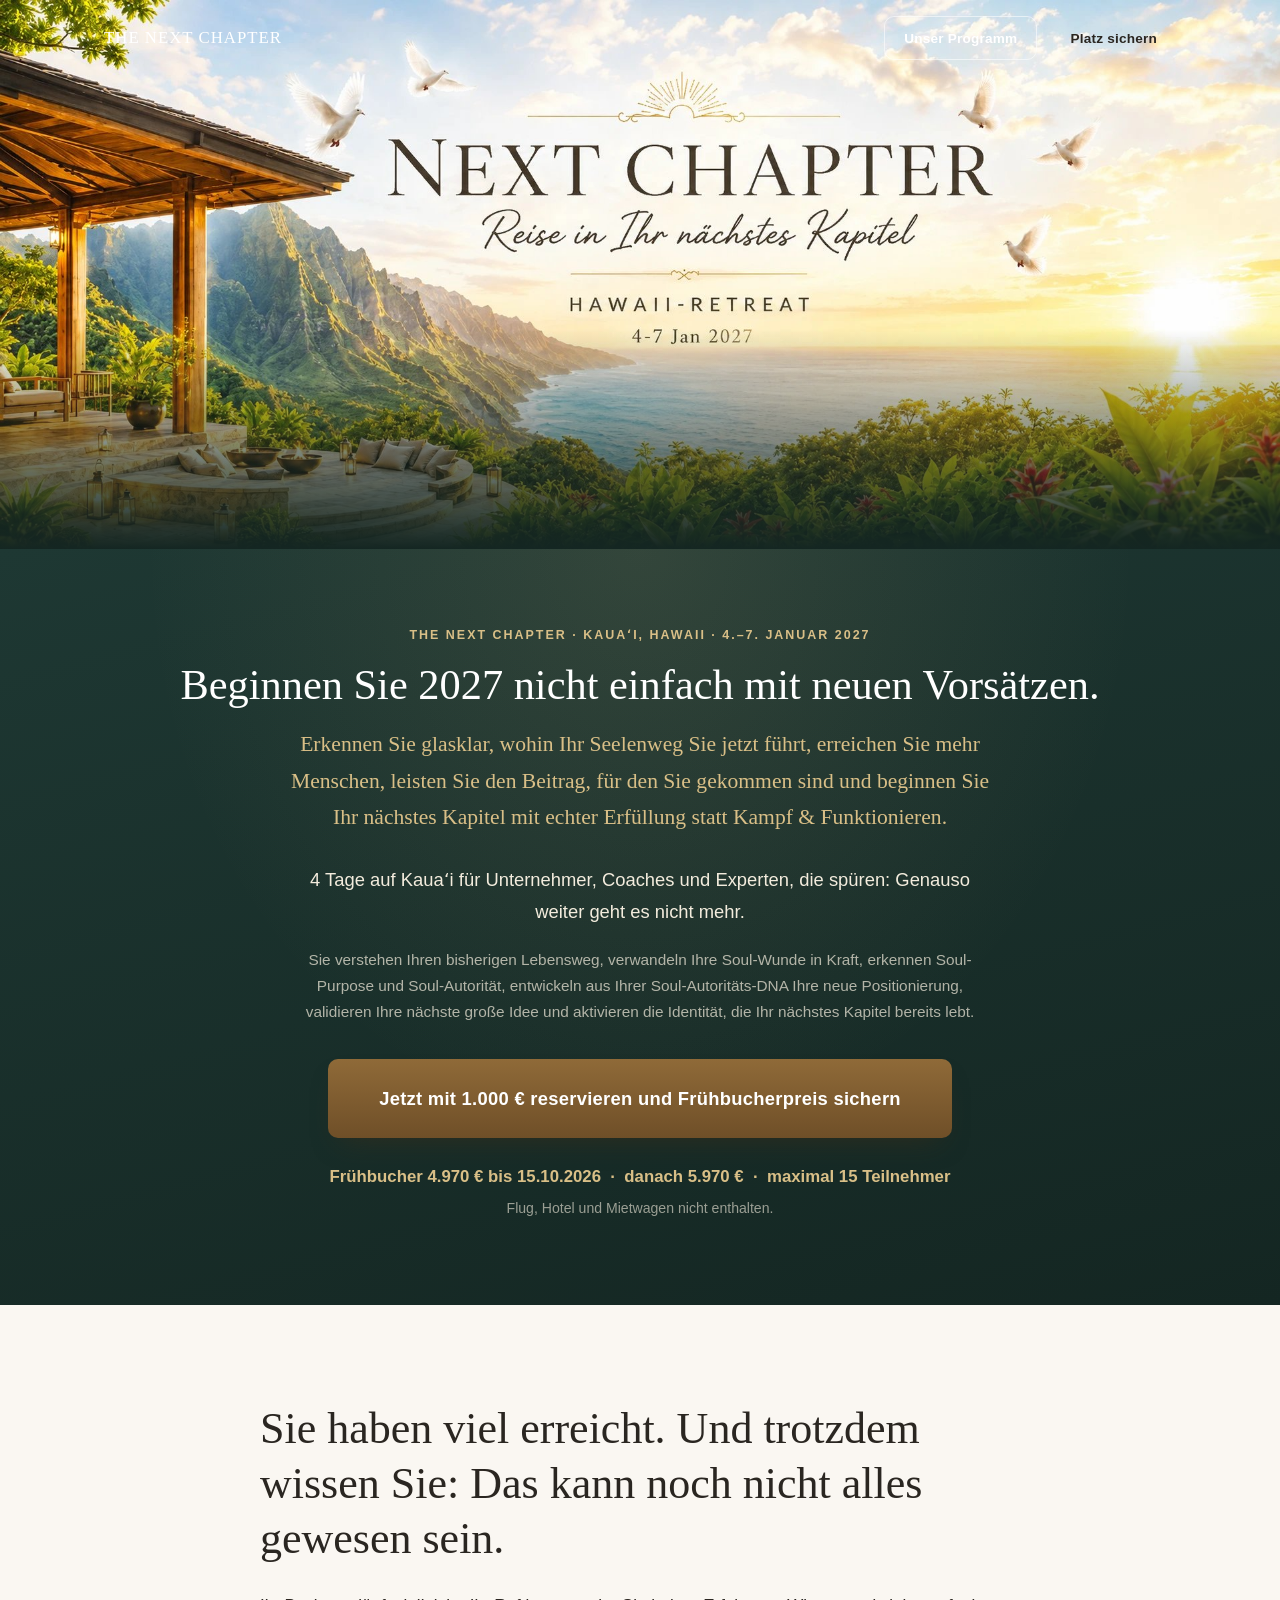
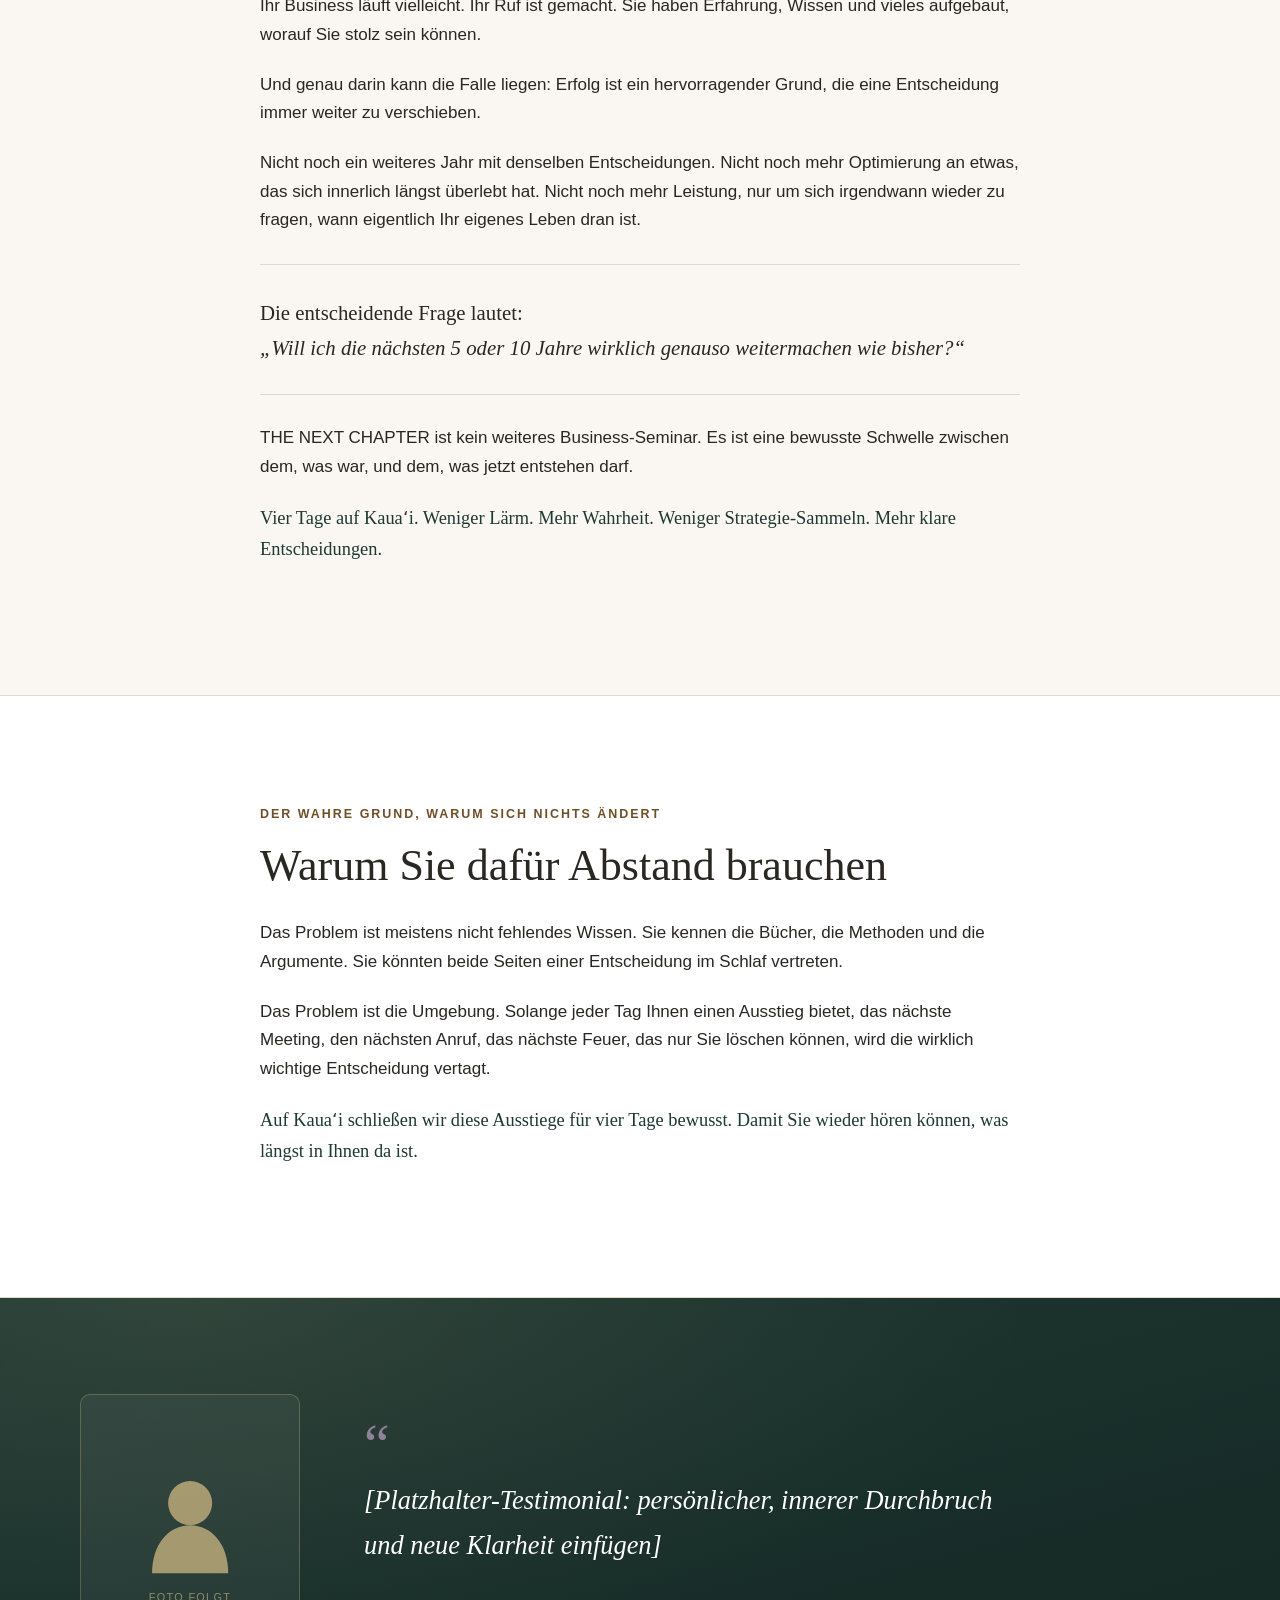
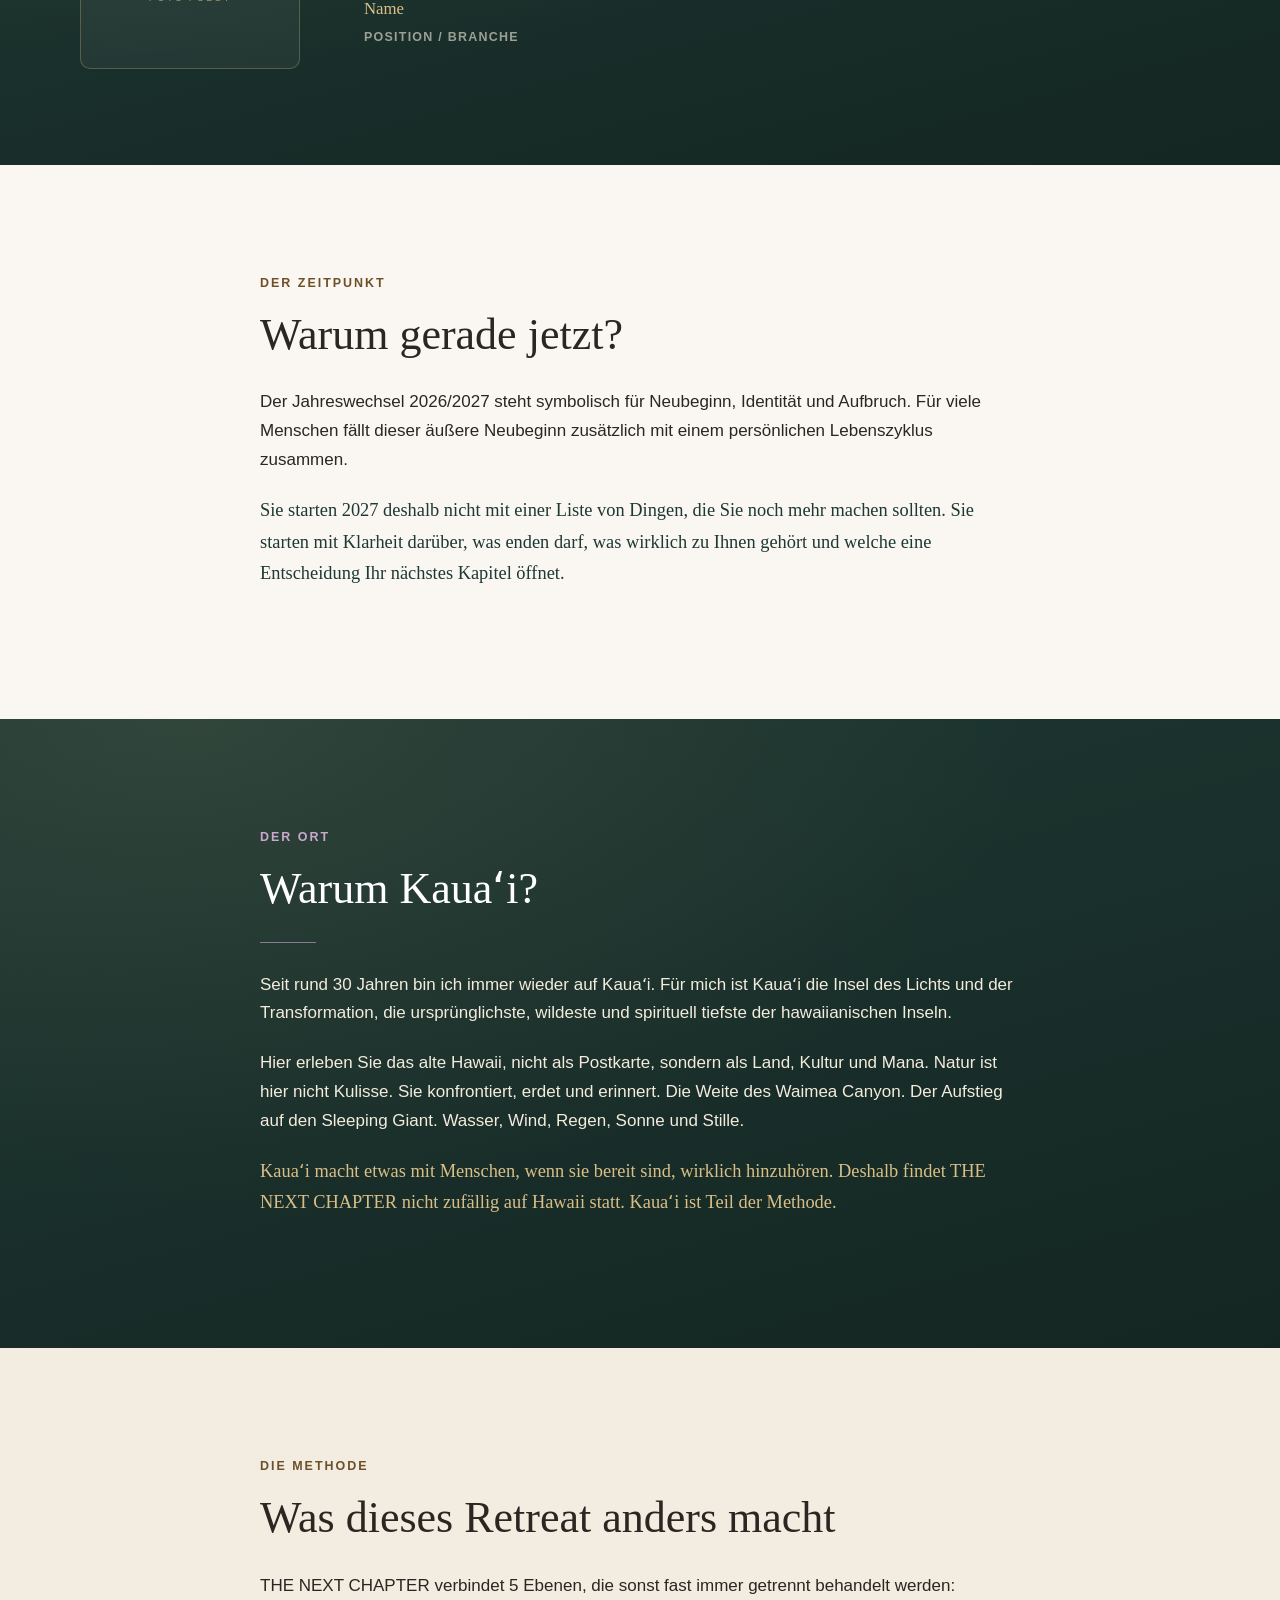
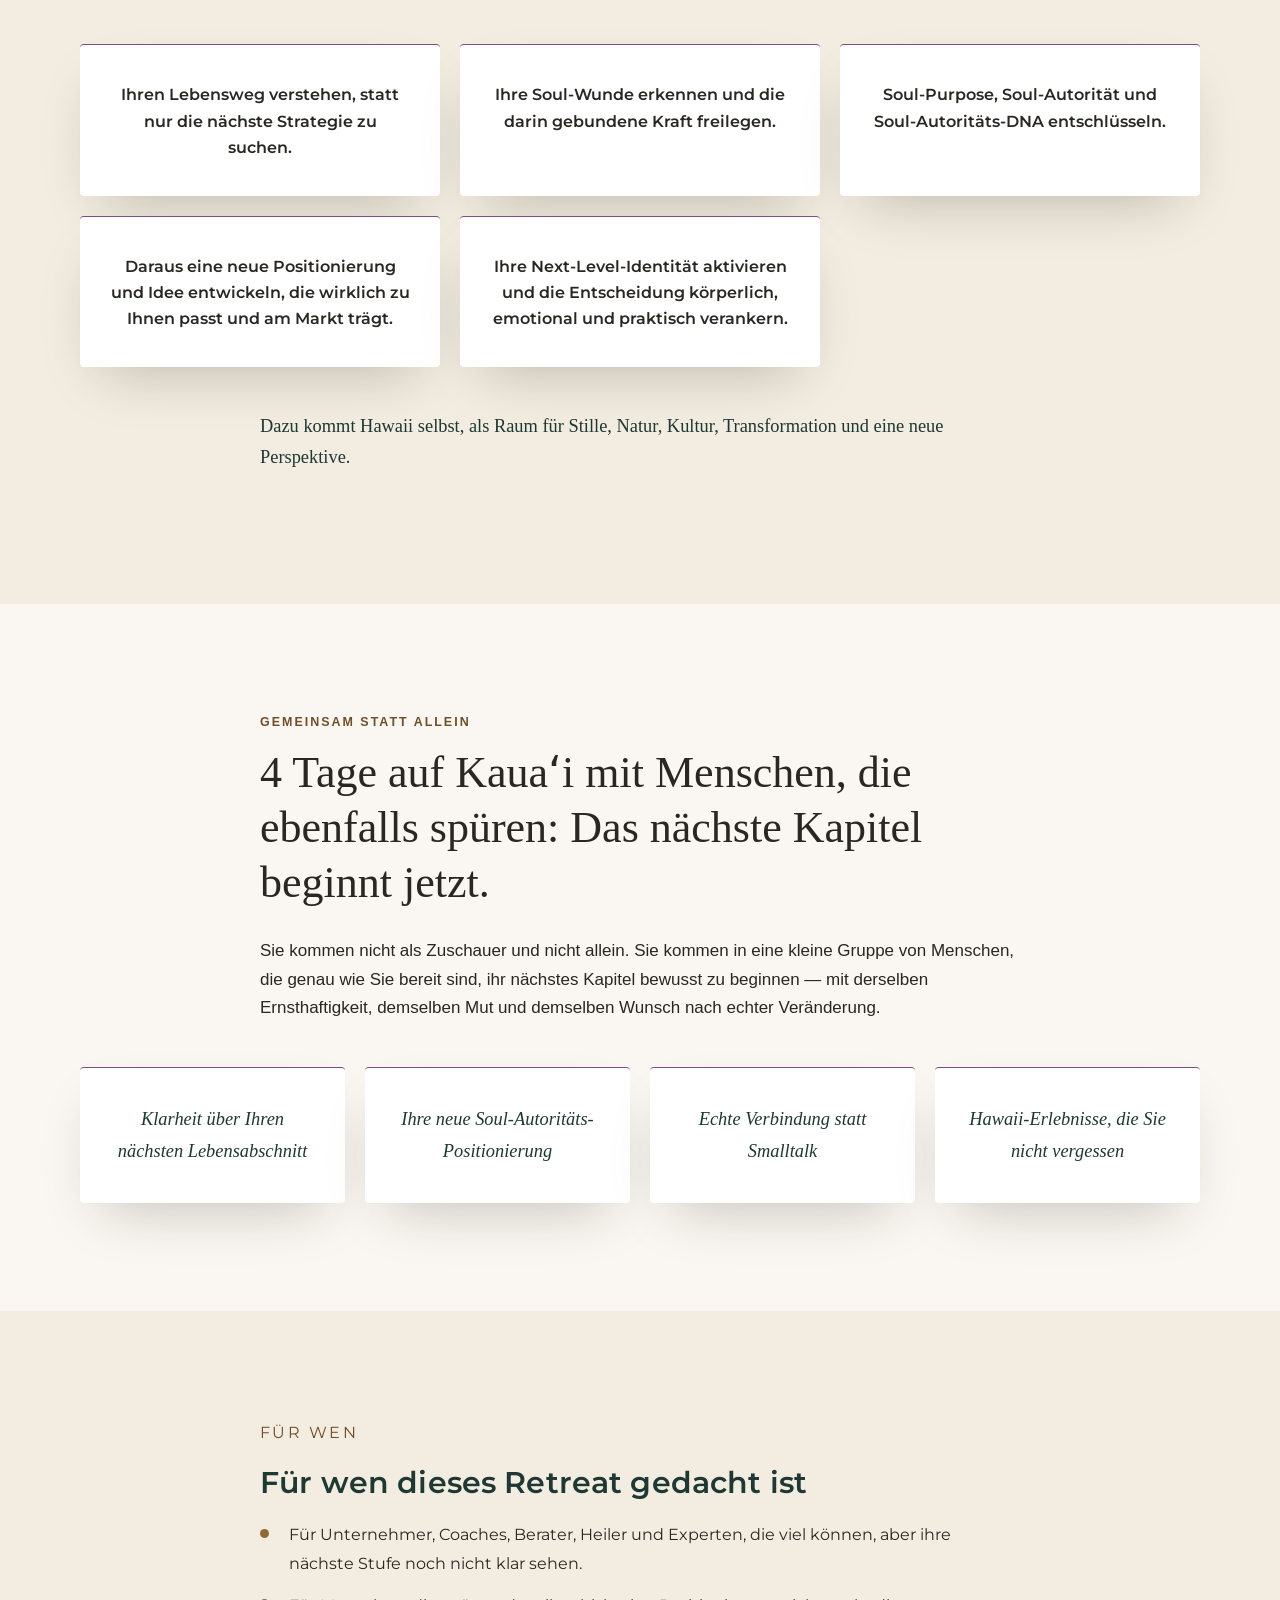
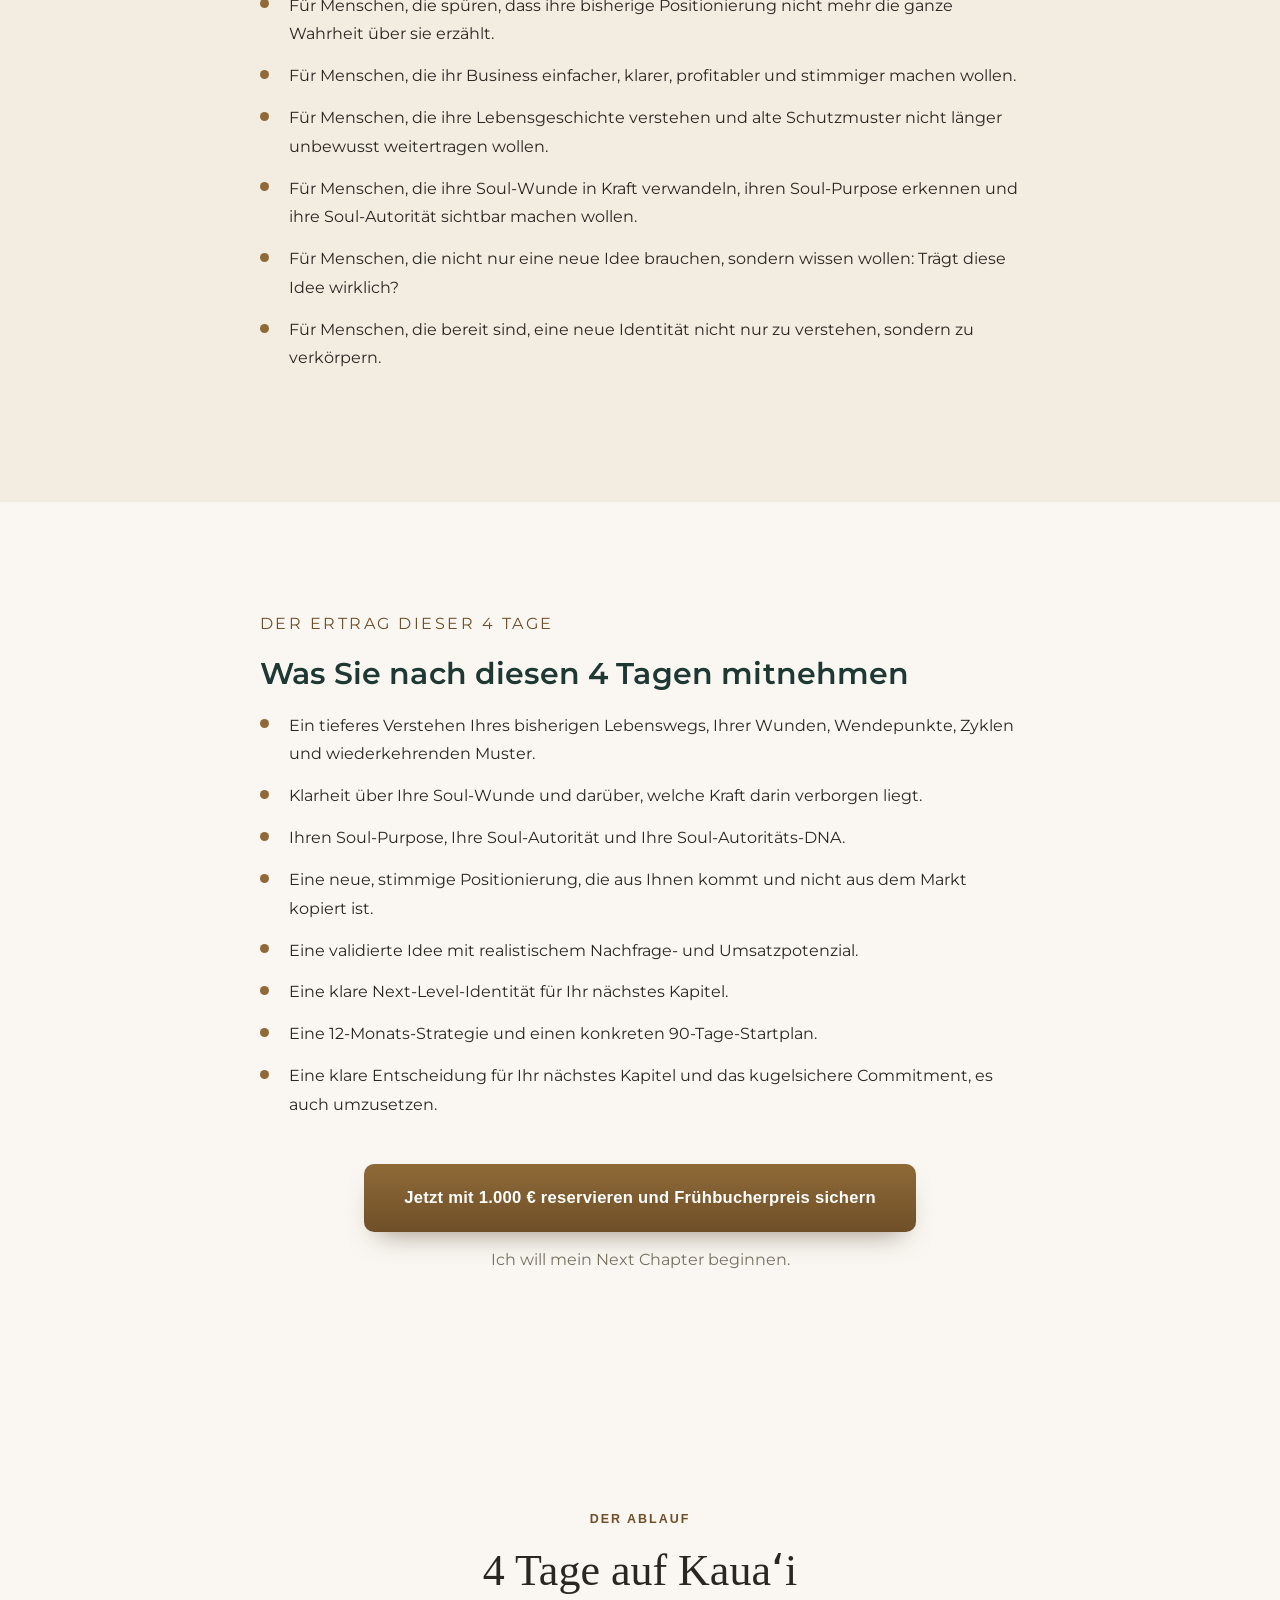
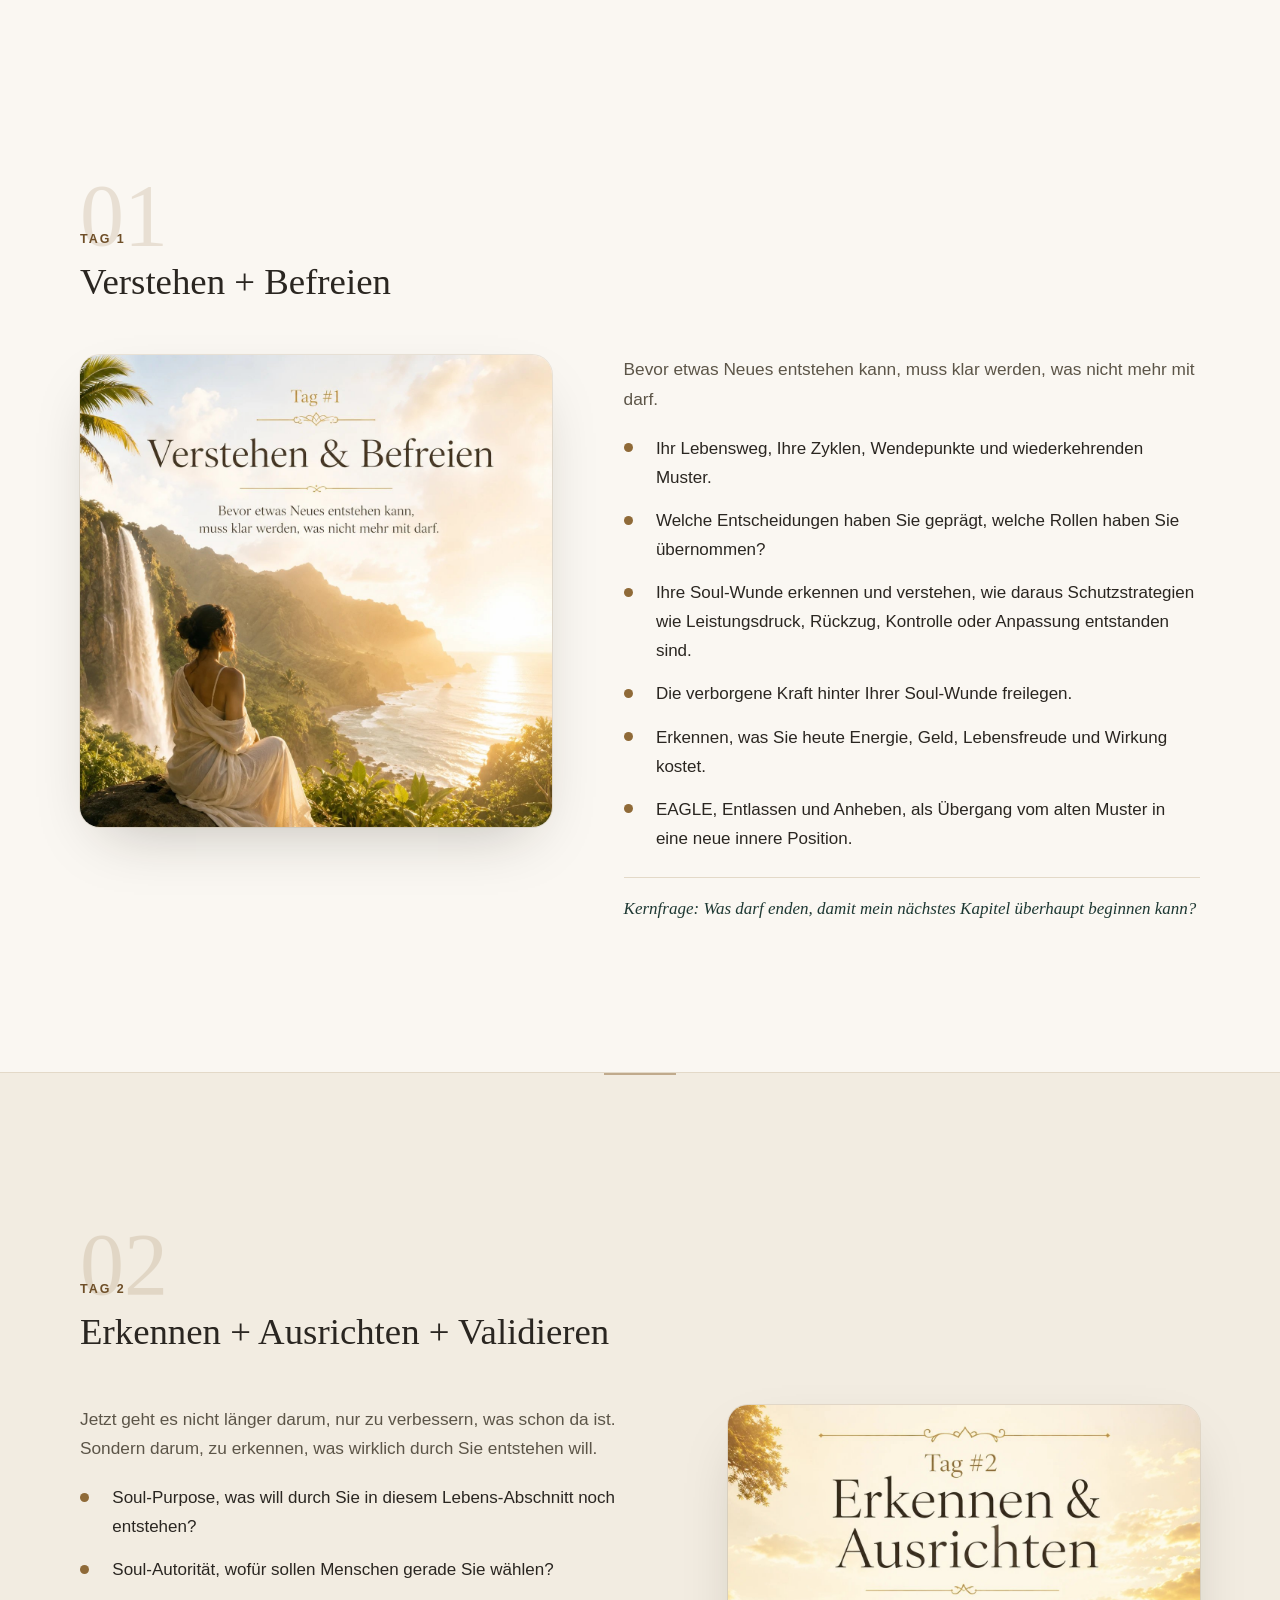
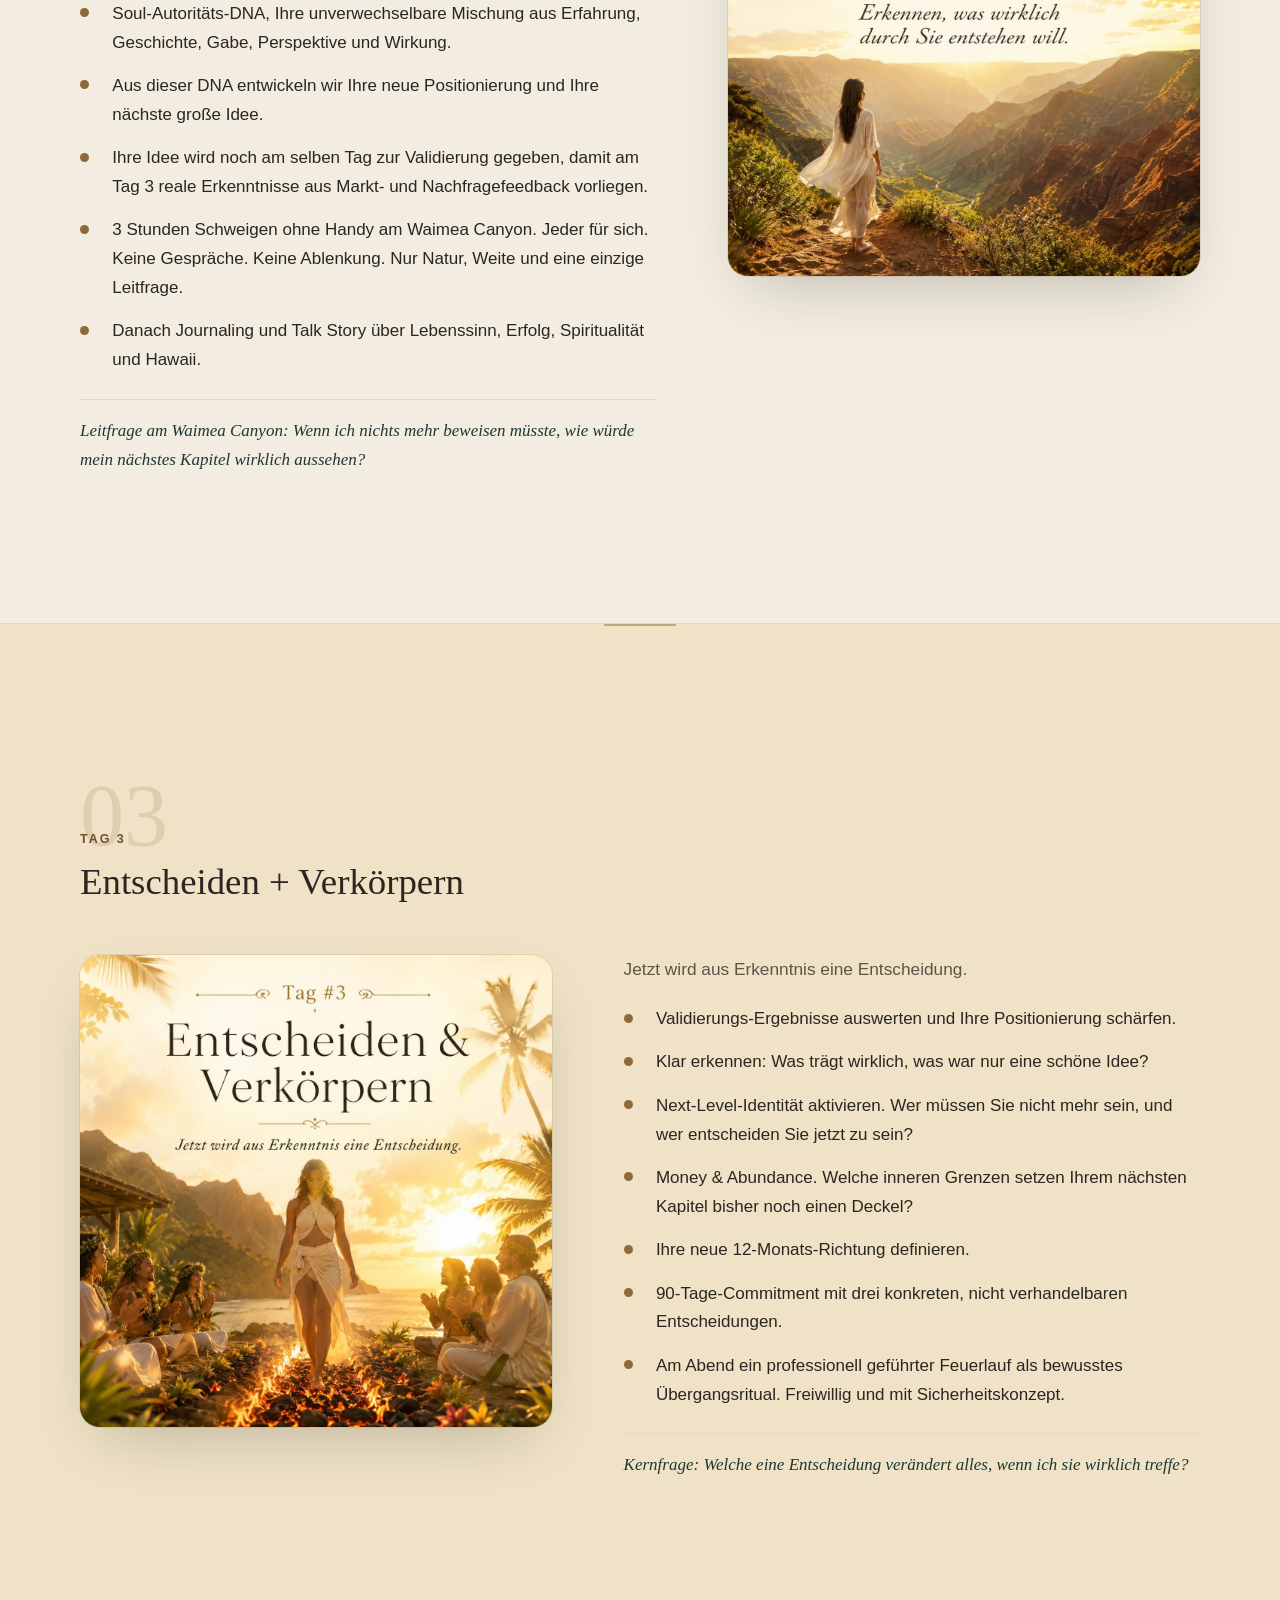
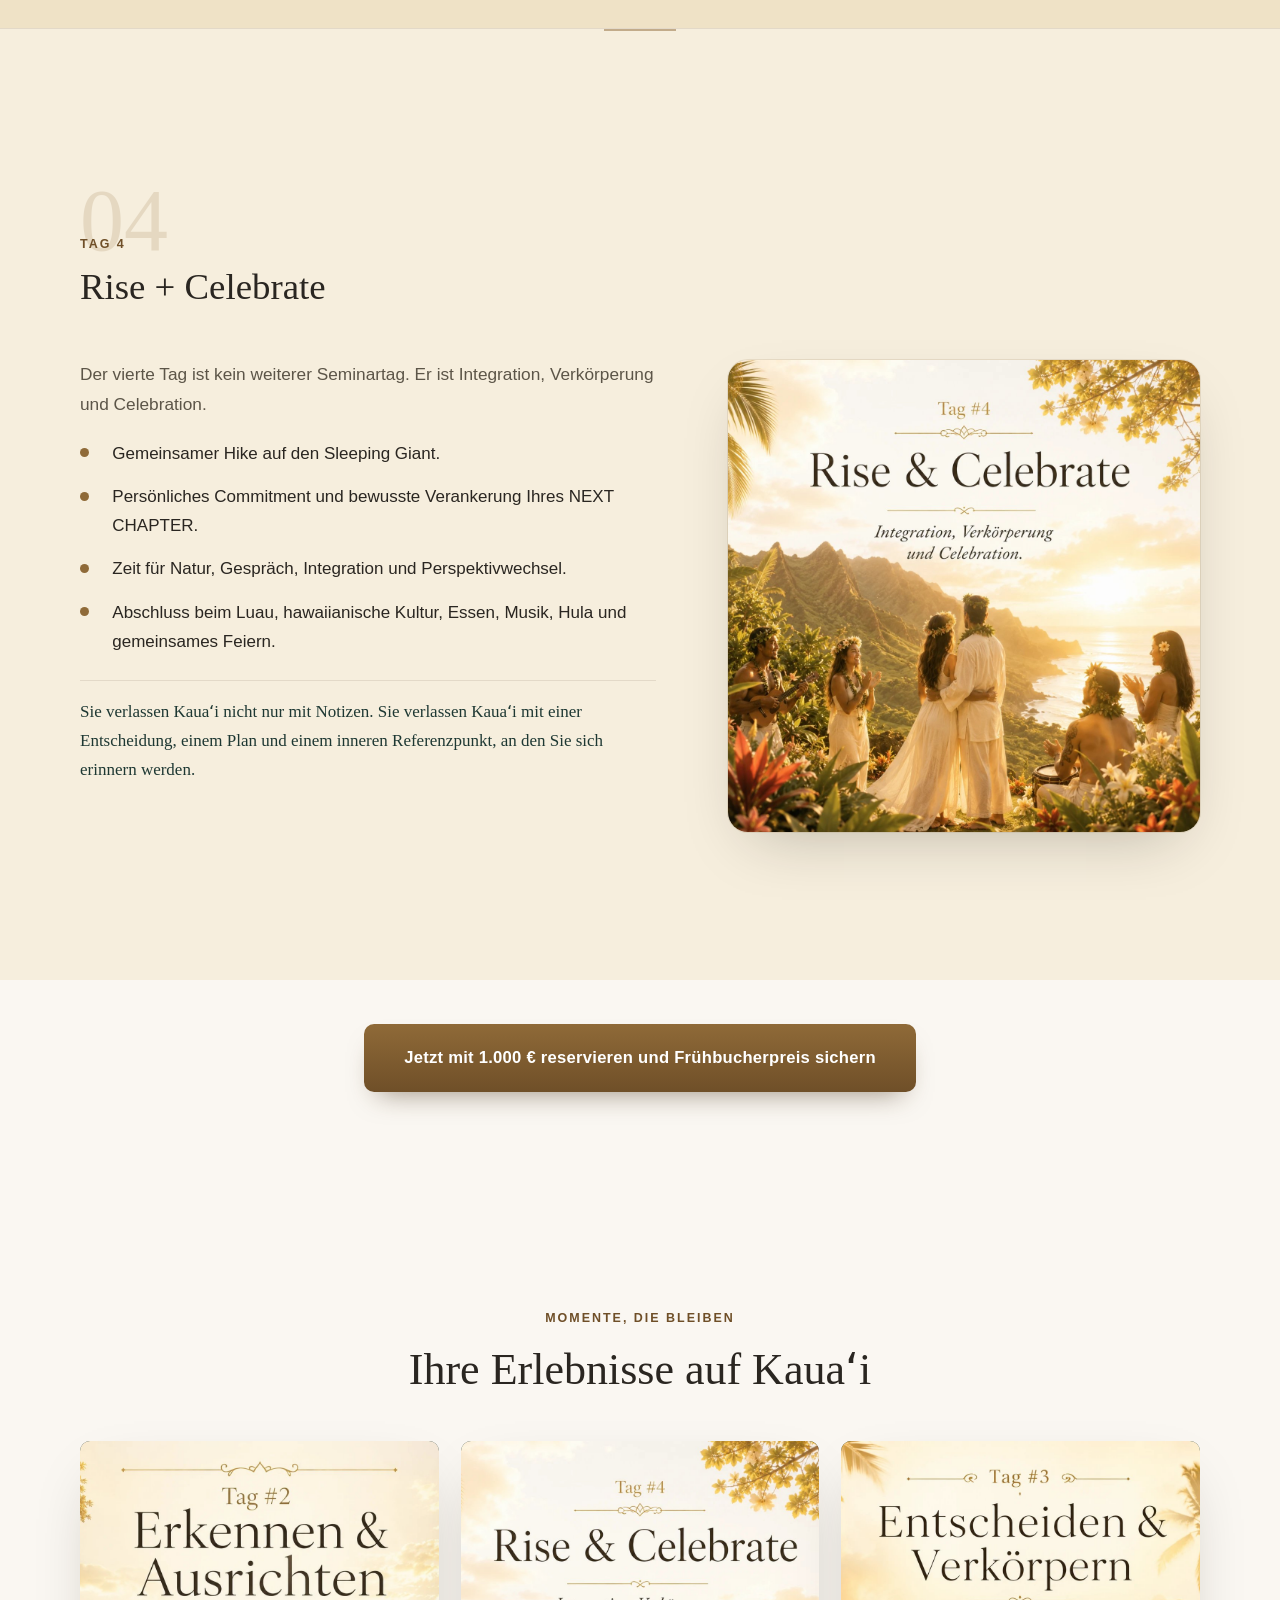
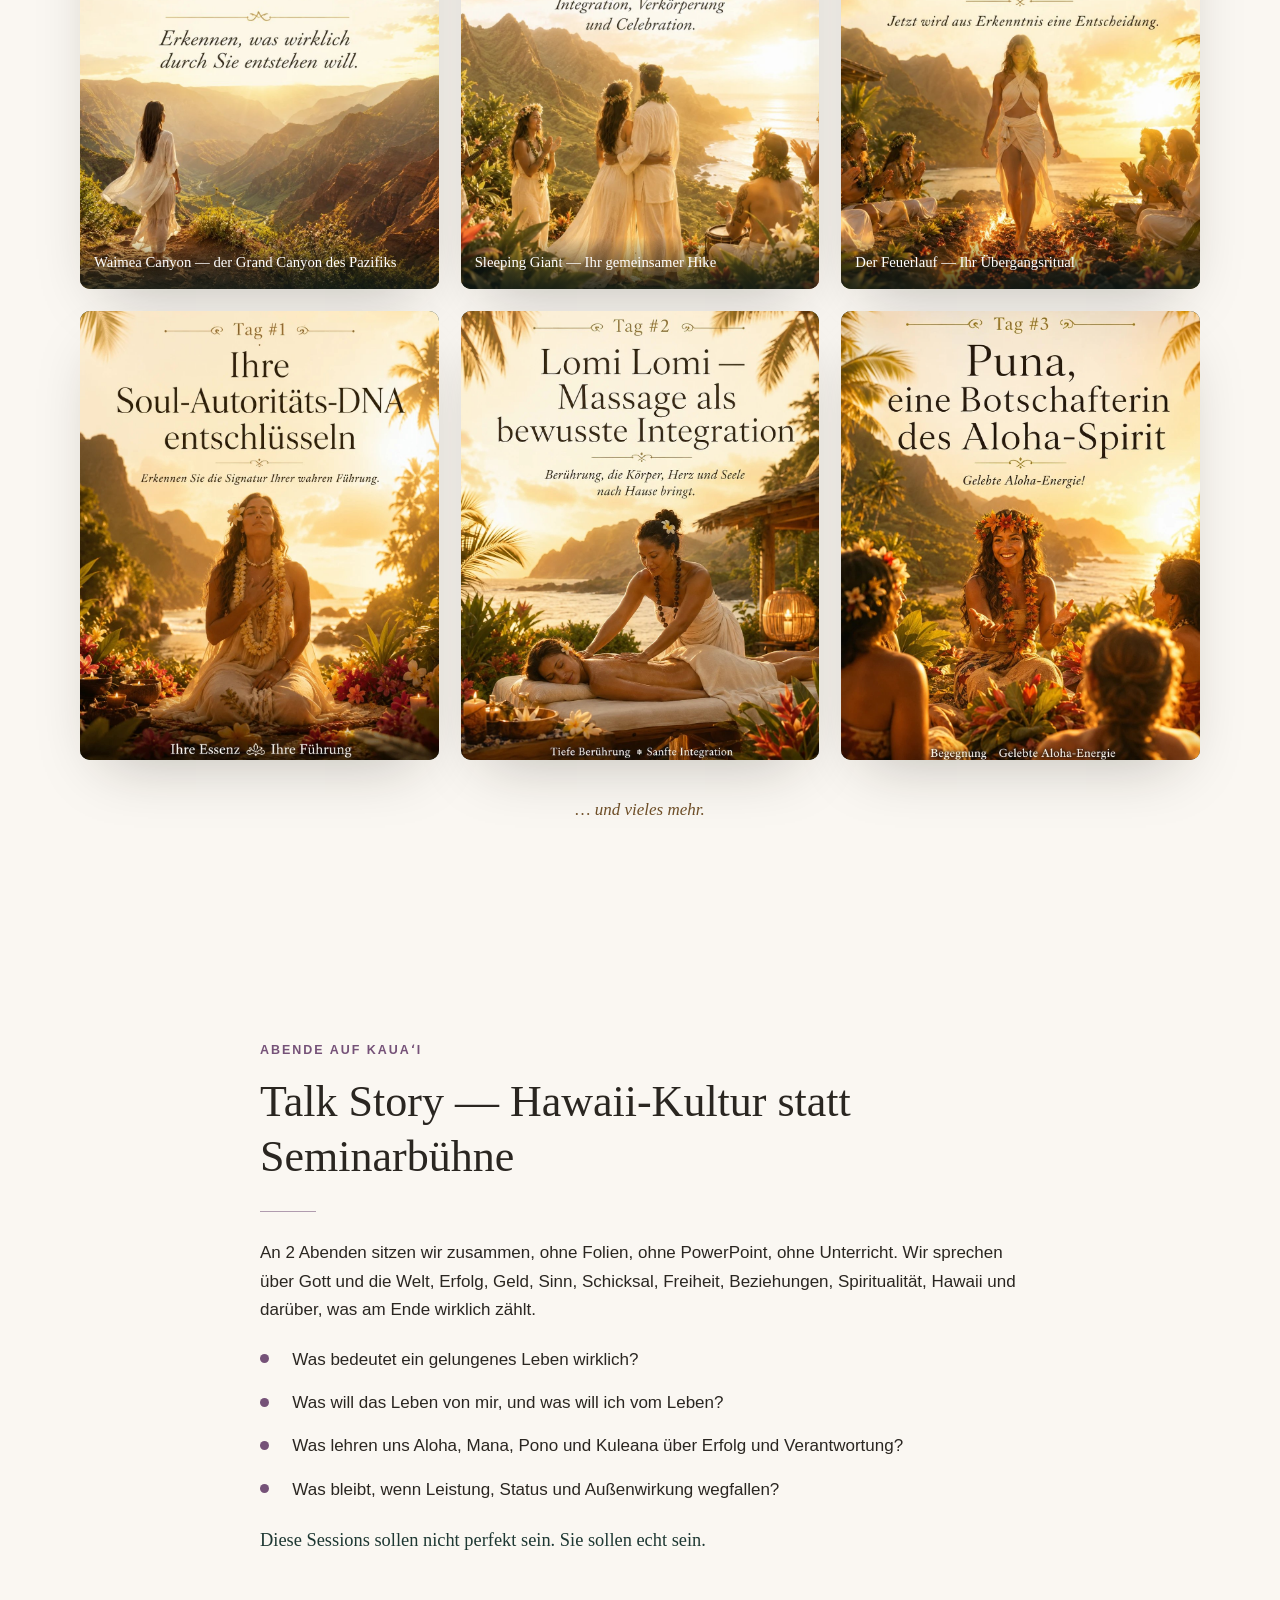
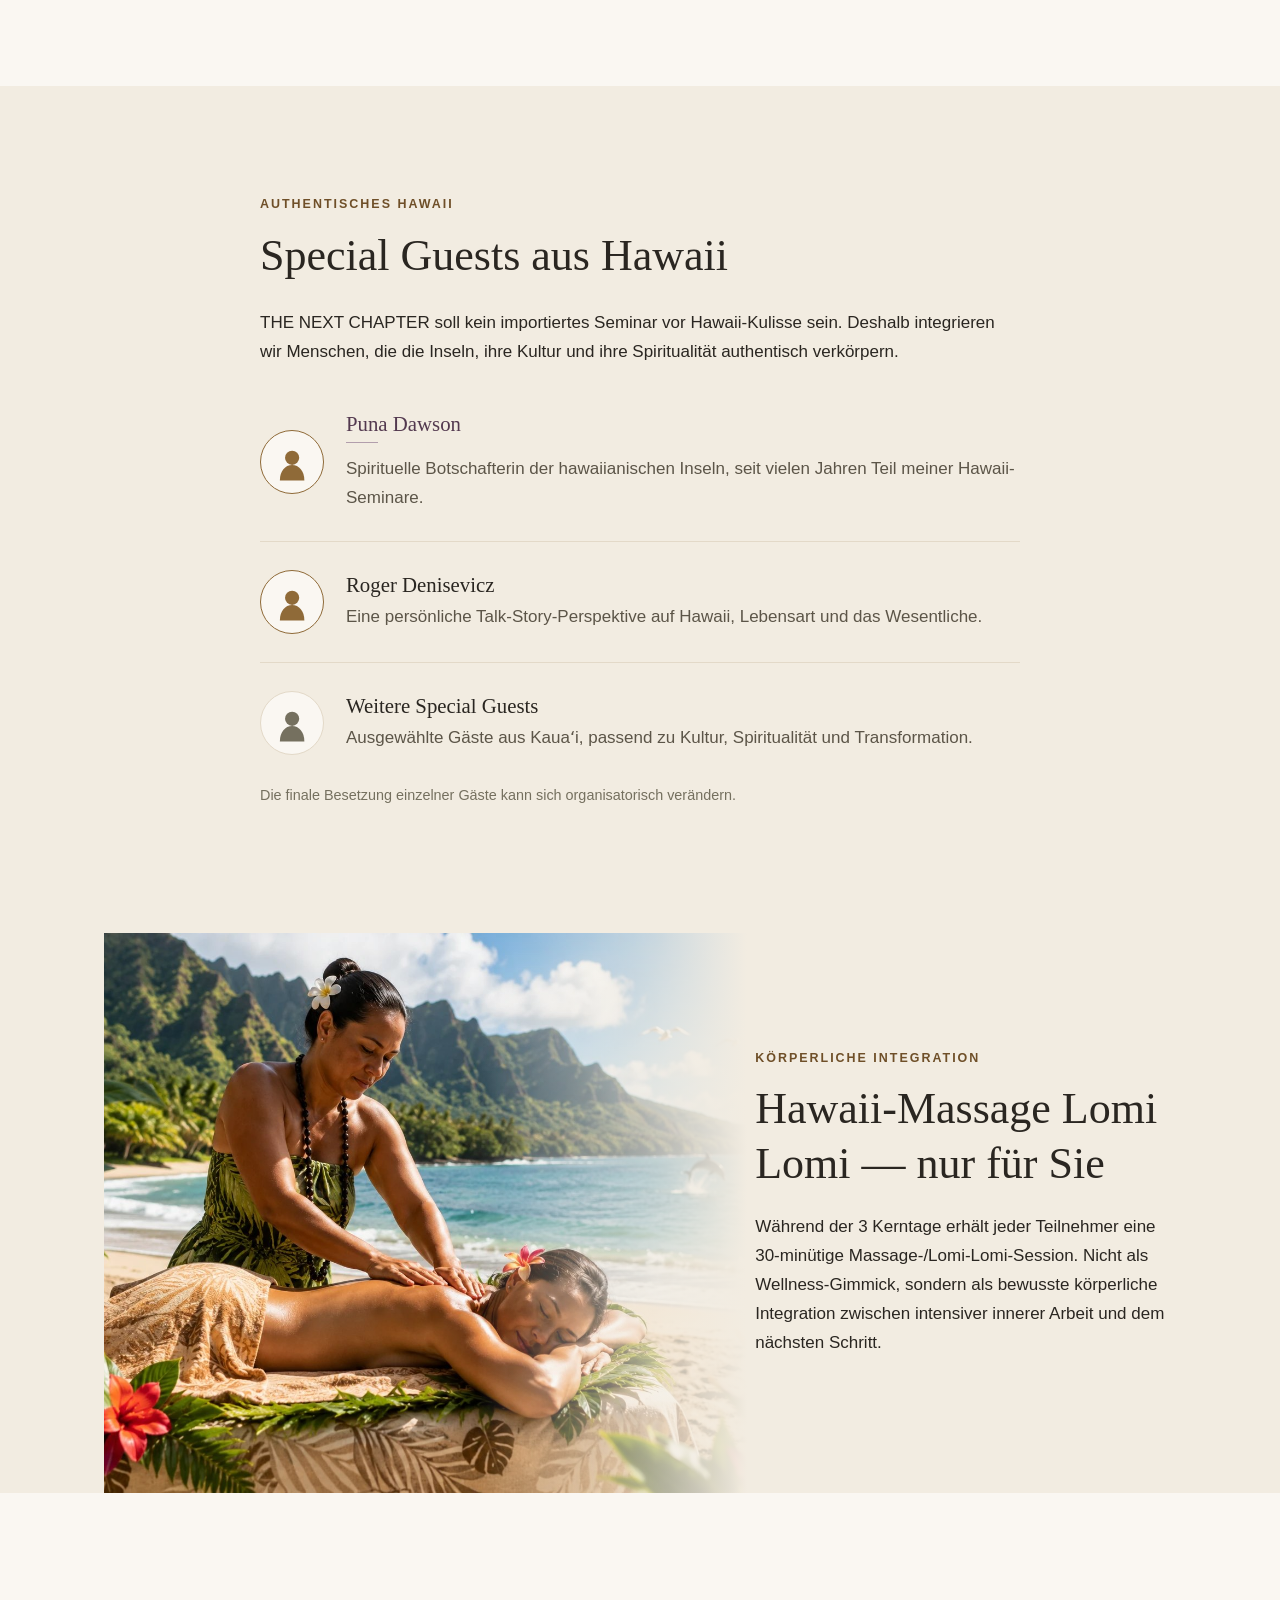
==== commit b1b34d50: "Sehr dezente Hawaii-Lila-Akzente ergänzen Führt eine sparsame Lila-Schmuckfarbe (~5-8% der Akzente) " ====
--- a/index.html
+++ b/index.html
@@ -127,8 +127,9 @@
   <!-- ============ WARUM KAUAI ============ -->
   <section class="section section--island">
     <div class="container container--narrow">
-      <p class="eyebrow eyebrow--on-dark">Der Ort</p>
+      <p class="eyebrow eyebrow--on-dark eyebrow--purple">Der Ort</p>
       <h2 class="section__title section__title--on-dark">Warum Kauaʻi?</h2>
+      <span class="divider-rule divider-rule--on-dark" aria-hidden="true"></span>
       <p class="text--on-dark">Seit rund 30 Jahren bin ich immer wieder auf Kauaʻi. Für mich ist Kauaʻi die Insel des Lichts und der Transformation, die ursprünglichste, wildeste und spirituell tiefste der hawaiianischen Inseln.</p>
       <p class="text--on-dark">Hier erleben Sie das alte Hawaii, nicht als Postkarte, sondern als Land, Kultur und Mana. Natur ist hier nicht Kulisse. Sie konfrontiert, erdet und erinnert. Die Weite des Waimea Canyon. Der Aufstieg auf den Sleeping Giant. Wasser, Wind, Regen, Sonne und Stille.</p>
       <p class="section__accent section__accent--on-dark">Kauaʻi macht etwas mit Menschen, wenn sie bereit sind, wirklich hinzuhören. Deshalb findet THE NEXT CHAPTER nicht zufällig auf Hawaii statt. Kauaʻi ist Teil der Methode.</p>
@@ -389,8 +390,9 @@
   <!-- ============ TALK STORY ============ -->
   <section class="section">
     <div class="container container--narrow">
-      <p class="eyebrow">Abende auf Kauaʻi</p>
+      <p class="eyebrow eyebrow--purple">Abende auf Kauaʻi</p>
       <h2 class="section__title">Talk Story — Hawaii-Kultur statt Seminarbühne</h2>
+      <span class="divider-rule" aria-hidden="true"></span>
       <p>An 2 Abenden sitzen wir zusammen, ohne Folien, ohne PowerPoint, ohne Unterricht. Wir sprechen über Gott und die Welt, Erfolg, Geld, Sinn, Schicksal, Freiheit, Beziehungen, Spiritualität, Hawaii und darüber, was am Ende wirklich zählt.</p>
       <ul class="check-list check-list--quiet">
         <li>Was bedeutet ein gelungenes Leben wirklich?</li>
@@ -417,7 +419,8 @@
             </svg>
           </div>
           <div class="guest__text">
-            <h3 class="guest__name">Puna Dawson</h3>
+            <h3 class="guest__name guest__name--accent">Puna Dawson</h3>
+            <span class="divider-rule divider-rule--small" aria-hidden="true"></span>
             <p class="guest__role">Spirituelle Botschafterin der hawaiianischen Inseln, seit vielen Jahren Teil meiner Hawaii-Seminare.</p>
           </div>
         </div>
--- a/styles.css
+++ b/styles.css
@@ -20,6 +20,13 @@
   --color-line-on-dark: rgba(217, 191, 135, 0.28);
   --color-white: #FFFFFF;
 
+  /* Hawaii-Lila — sparing accent only, never a primary surface color */
+  --color-purple: #755278;
+  --color-purple-deep: #53394F;
+  --color-purple-light: #C9A8CE;
+  --color-line-purple: rgba(117, 82, 120, 0.3);
+  --color-line-purple-on-dark: rgba(201, 168, 206, 0.35);
+
   --font-serif: "Iowan Old Style", "Palatino Linotype", Palatino, "Book Antiqua", Georgia, "Times New Roman", serif;
   --font-sans: -apple-system, BlinkMacSystemFont, "Segoe UI", Roboto, Helvetica, Arial, sans-serif;
   --font-functional: "Montserrat", var(--font-sans);
@@ -118,6 +125,16 @@
 .section__title--center { text-align: center; max-width: var(--max-width-narrow); margin-left: auto; margin-right: auto; }
 .section__title--on-dark { color: #fff; }
 
+.divider-rule {
+  display: block;
+  width: 56px;
+  height: 1px;
+  margin: 0 0 1.6em;
+  background: var(--color-purple);
+  opacity: 0.55;
+}
+.divider-rule--on-dark { background: var(--color-purple-light); opacity: 0.6; }
+
 .eyebrow {
   font-family: var(--font-sans);
   font-size: 0.78rem;
@@ -129,6 +146,8 @@
 }
 .eyebrow--center { text-align: center; max-width: var(--max-width-narrow); margin-left: auto; margin-right: auto; }
 .eyebrow--on-dark { color: var(--color-gold-light); }
+.eyebrow--purple { color: var(--color-purple); }
+.eyebrow--purple.eyebrow--on-dark { color: var(--color-purple-light); }
 
 /* Functional / utility headings — sans-serif, distinct from emotional serif headlines */
 .heading--functional {
@@ -270,6 +289,7 @@
 .topbar.is-scrolled .topbar__link:hover {
   border-color: var(--color-gold);
   background: var(--color-bg-alt);
+  box-shadow: inset 0 -1px 0 var(--color-line-purple);
 }
 .topbar__cta { display: none; }
 @media (min-width: 768px) {
@@ -398,7 +418,7 @@
   font-family: var(--font-serif);
   font-size: 3.6rem;
   line-height: 1;
-  color: var(--color-gold-light);
+  color: var(--color-purple-light);
   opacity: 0.65;
   margin-bottom: 0.1em;
 }
@@ -445,7 +465,7 @@
   border-radius: 50%;
   background: var(--color-gold);
 }
-.check-list--quiet li::before { background: var(--color-teal-deep); }
+.check-list--quiet li::before { background: var(--color-purple); }
 
 /* ---------- Premium tiles — white fields on warm sand ---------- */
 .tiles {
@@ -463,11 +483,16 @@
 }
 .tile {
   background: var(--color-white);
-  border-top: 2px solid var(--color-gold);
+  border-top: 1px solid var(--color-purple);
   border-radius: 4px;
   padding: 36px 30px;
   box-shadow: var(--shadow-soft);
   text-align: center;
+  transition: box-shadow 0.25s ease, transform 0.25s ease;
+}
+.tile:hover {
+  box-shadow: var(--shadow-soft), 0 0 0 1px var(--color-line-purple);
+  transform: translateY(-2px);
 }
 .tile--emotional .tile__text {
   font-family: var(--font-serif);
@@ -515,7 +540,9 @@
 .guest__portrait--muted { border-color: var(--color-line); color: var(--color-ink-faint); }
 .guest__text { flex: 1; }
 .guest__name { font-size: 1.3rem; margin-bottom: 0.25em; }
+.guest__name--accent { color: var(--color-purple-deep); }
 .guest__role { color: var(--color-ink-soft); margin-bottom: 0; }
+.divider-rule--small { width: 32px; margin: 0.3em 0 0.7em; opacity: 0.5; }
 
 /* ---------- Ablauf / Day rows ---------- */
 .day-band {
@@ -637,6 +664,7 @@
   transition: transform 0.6s ease;
 }
 .exp-tile:hover img { transform: scale(1.08); }
+.exp-tile:hover { box-shadow: var(--shadow-soft), 0 0 0 1px var(--color-line-purple); }
 .exp-tile__caption {
   position: absolute;
   left: 0; right: 0; bottom: 0;
@@ -807,7 +835,18 @@
 }
 .reservation-box p { margin-bottom: 0.5em; }
 .reservation-box p:last-child { margin-bottom: 0; }
-.reservation-box__limit { font-weight: 700; letter-spacing: 0.02em; color: var(--color-gold-deep); }
+.reservation-box__limit {
+  display: inline-block;
+  margin-top: 0.3em;
+  font-size: 0.82rem;
+  font-weight: 700;
+  letter-spacing: 0.05em;
+  text-transform: uppercase;
+  color: var(--color-purple-deep);
+  border: 1px solid var(--color-line-purple);
+  border-radius: var(--radius-pill);
+  padding: 0.4em 1.1em;
+}
 
 .honest-question {
   text-align: center;
@@ -1015,11 +1054,16 @@
 }
 .exit-popup__submit { width: 100%; margin-top: 4px; text-transform: uppercase; letter-spacing: 0.03em; font-size: 0.92rem; }
 .exit-popup__meta {
+  display: inline-block;
   font-family: var(--font-functional);
-  font-size: 0.82rem;
-  font-weight: 600;
-  letter-spacing: 0.03em;
-  color: var(--color-gold-deep);
+  font-size: 0.78rem;
+  font-weight: 700;
+  letter-spacing: 0.04em;
+  text-transform: uppercase;
+  color: var(--color-purple-deep);
+  border: 1px solid var(--color-line-purple);
+  border-radius: var(--radius-pill);
+  padding: 0.4em 1.1em;
   margin: 0 0 1.1em;
 }
 .exit-popup__privacy {
